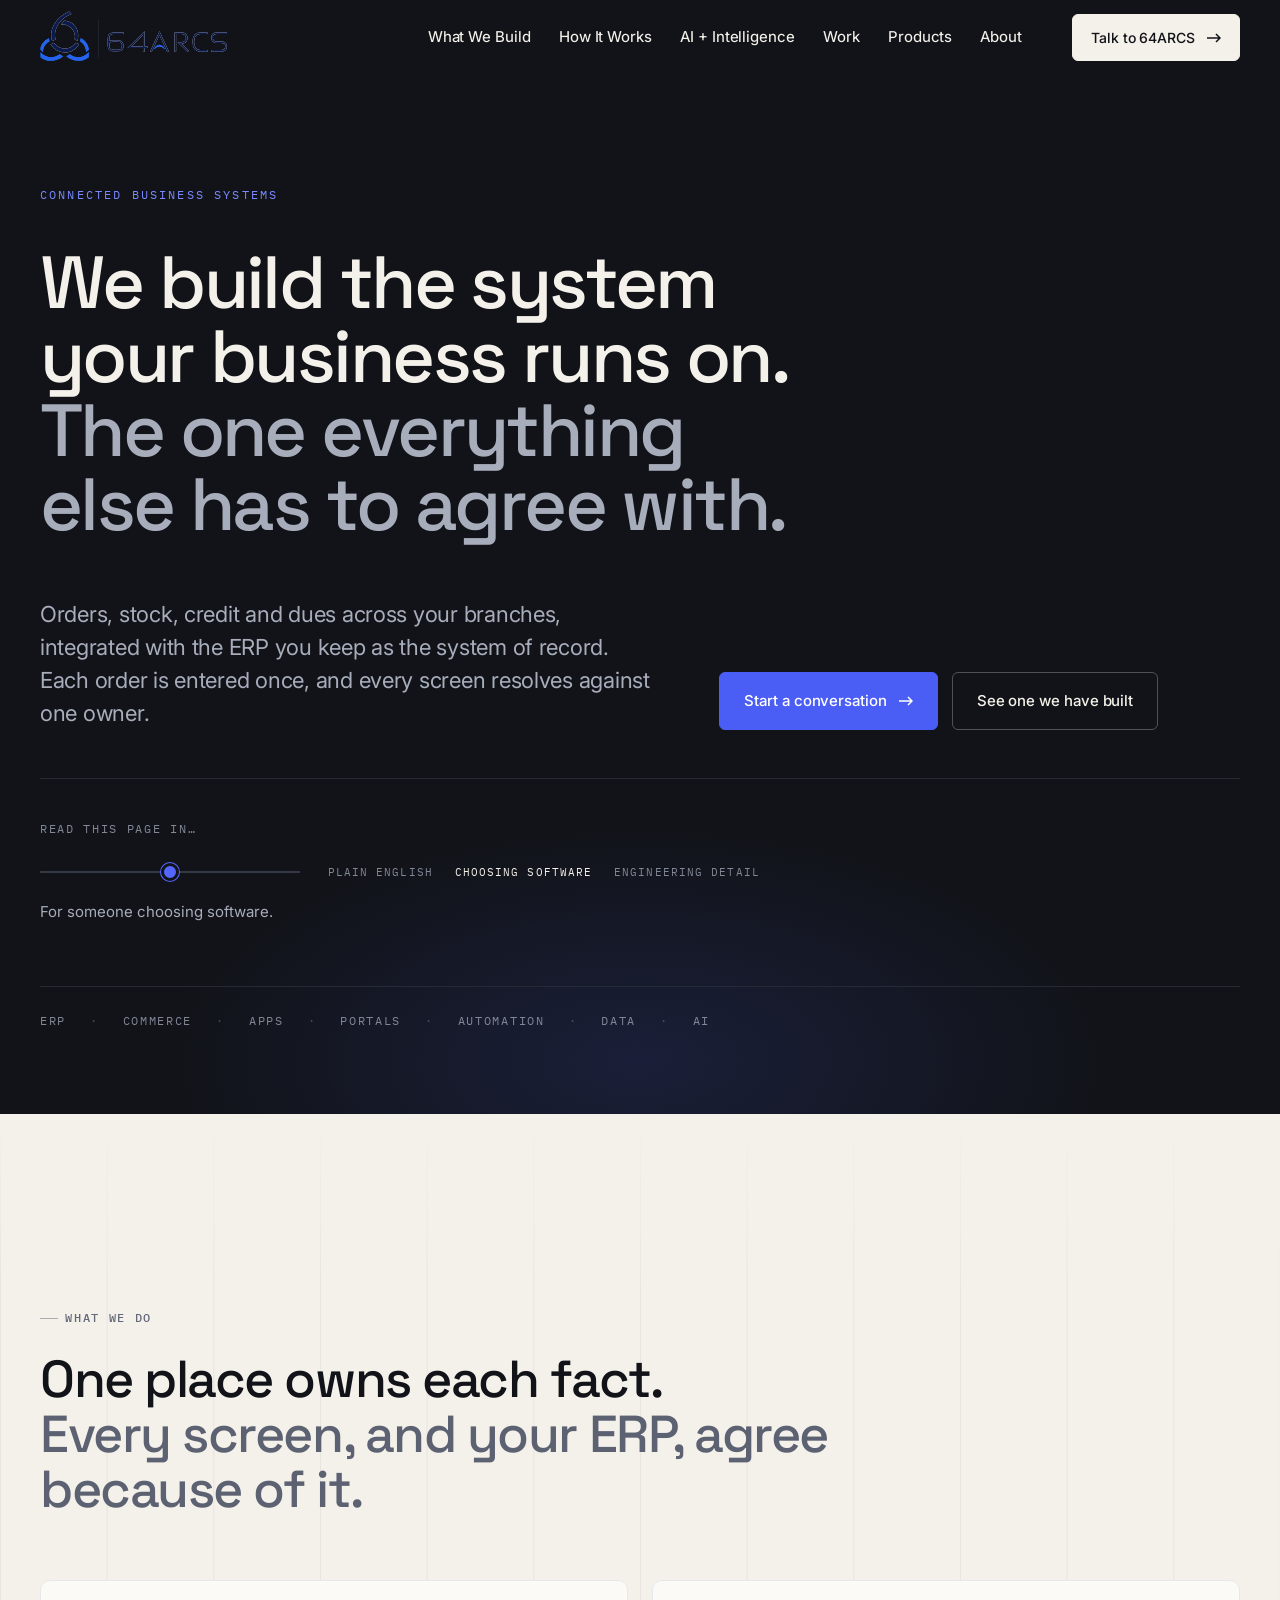
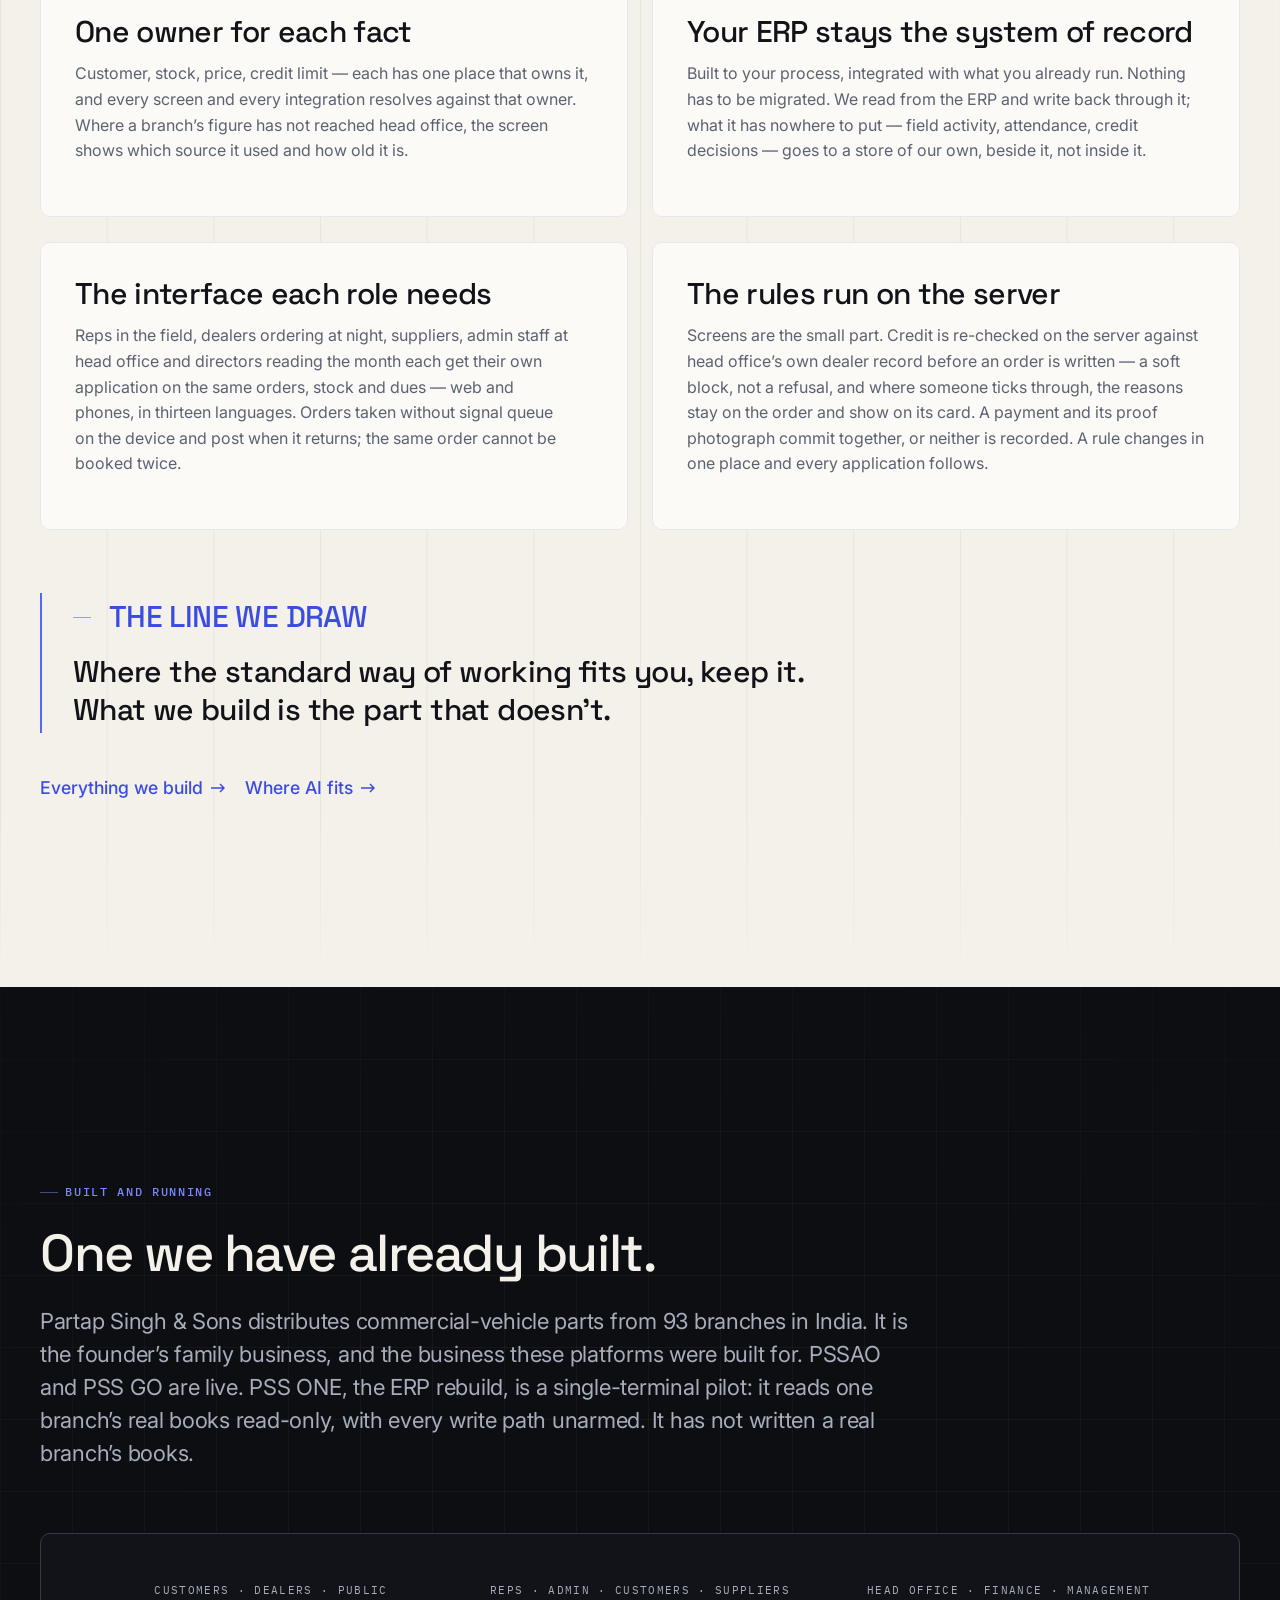
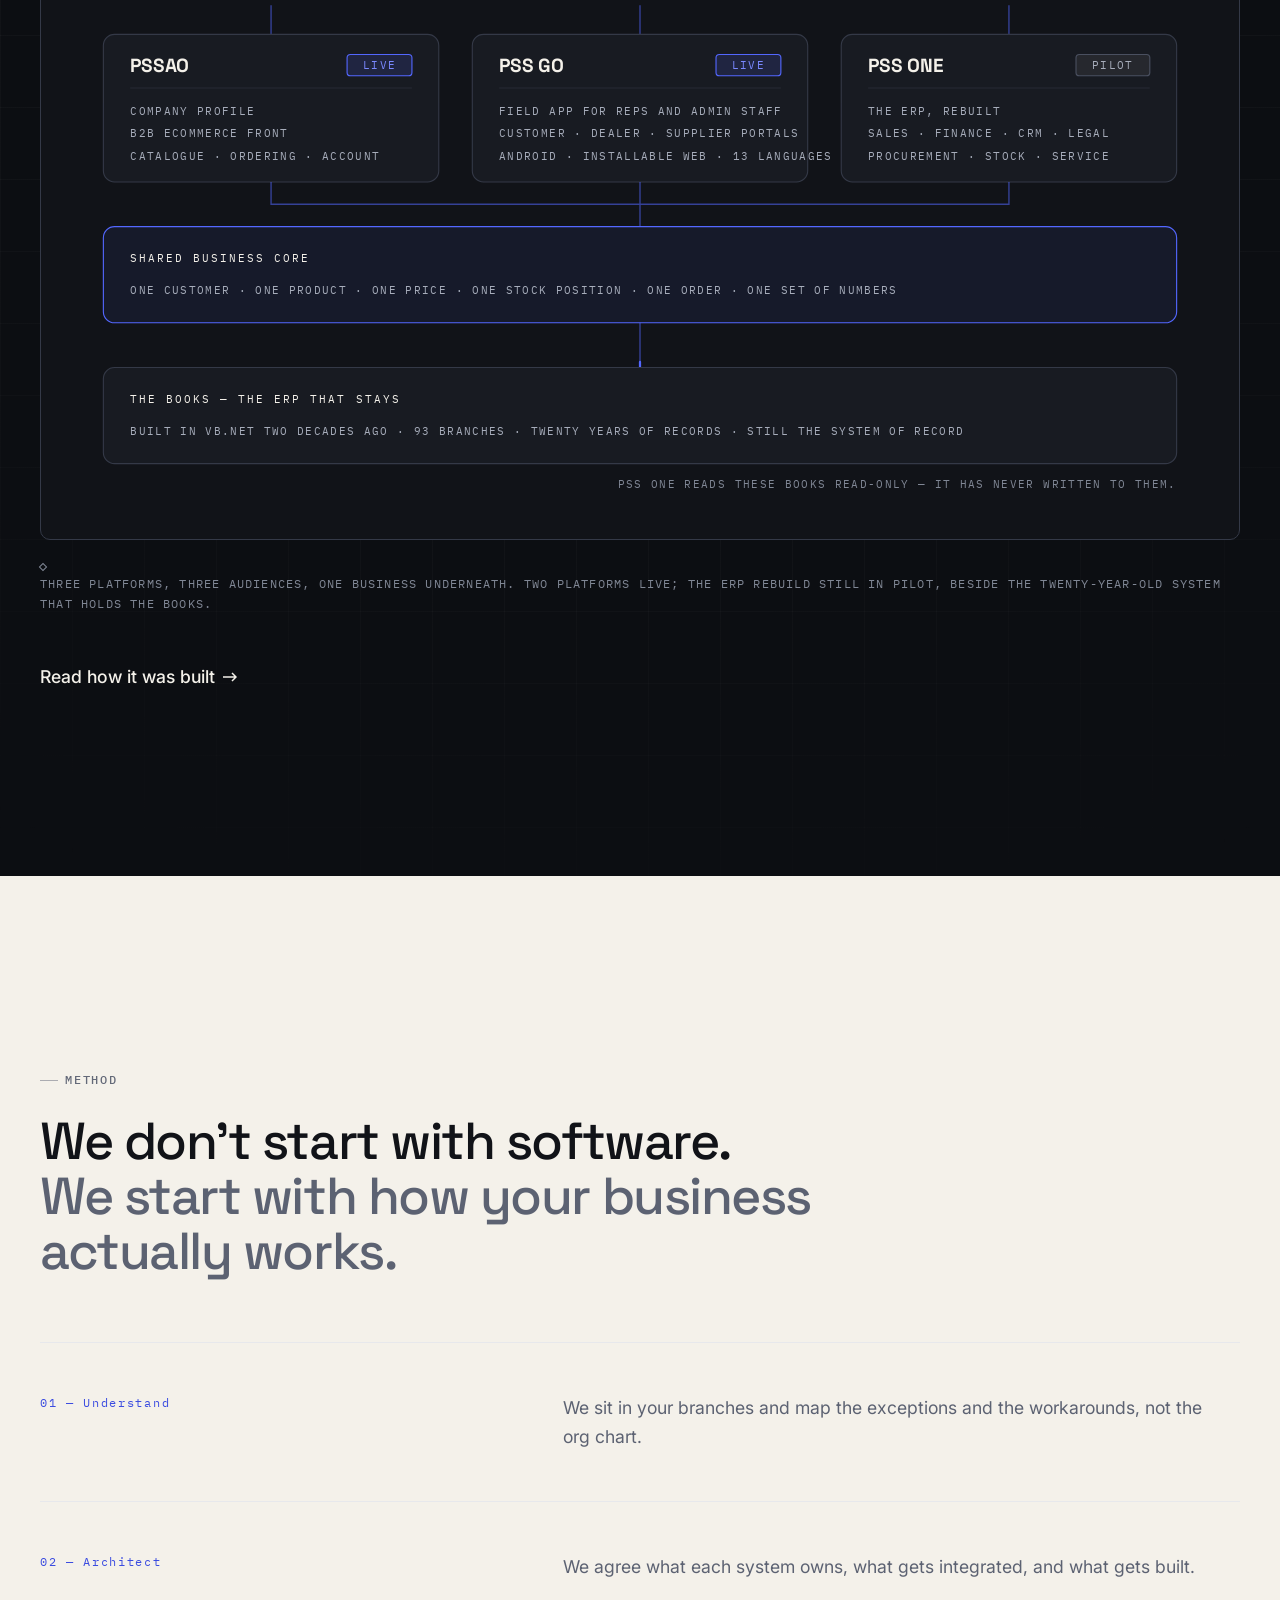
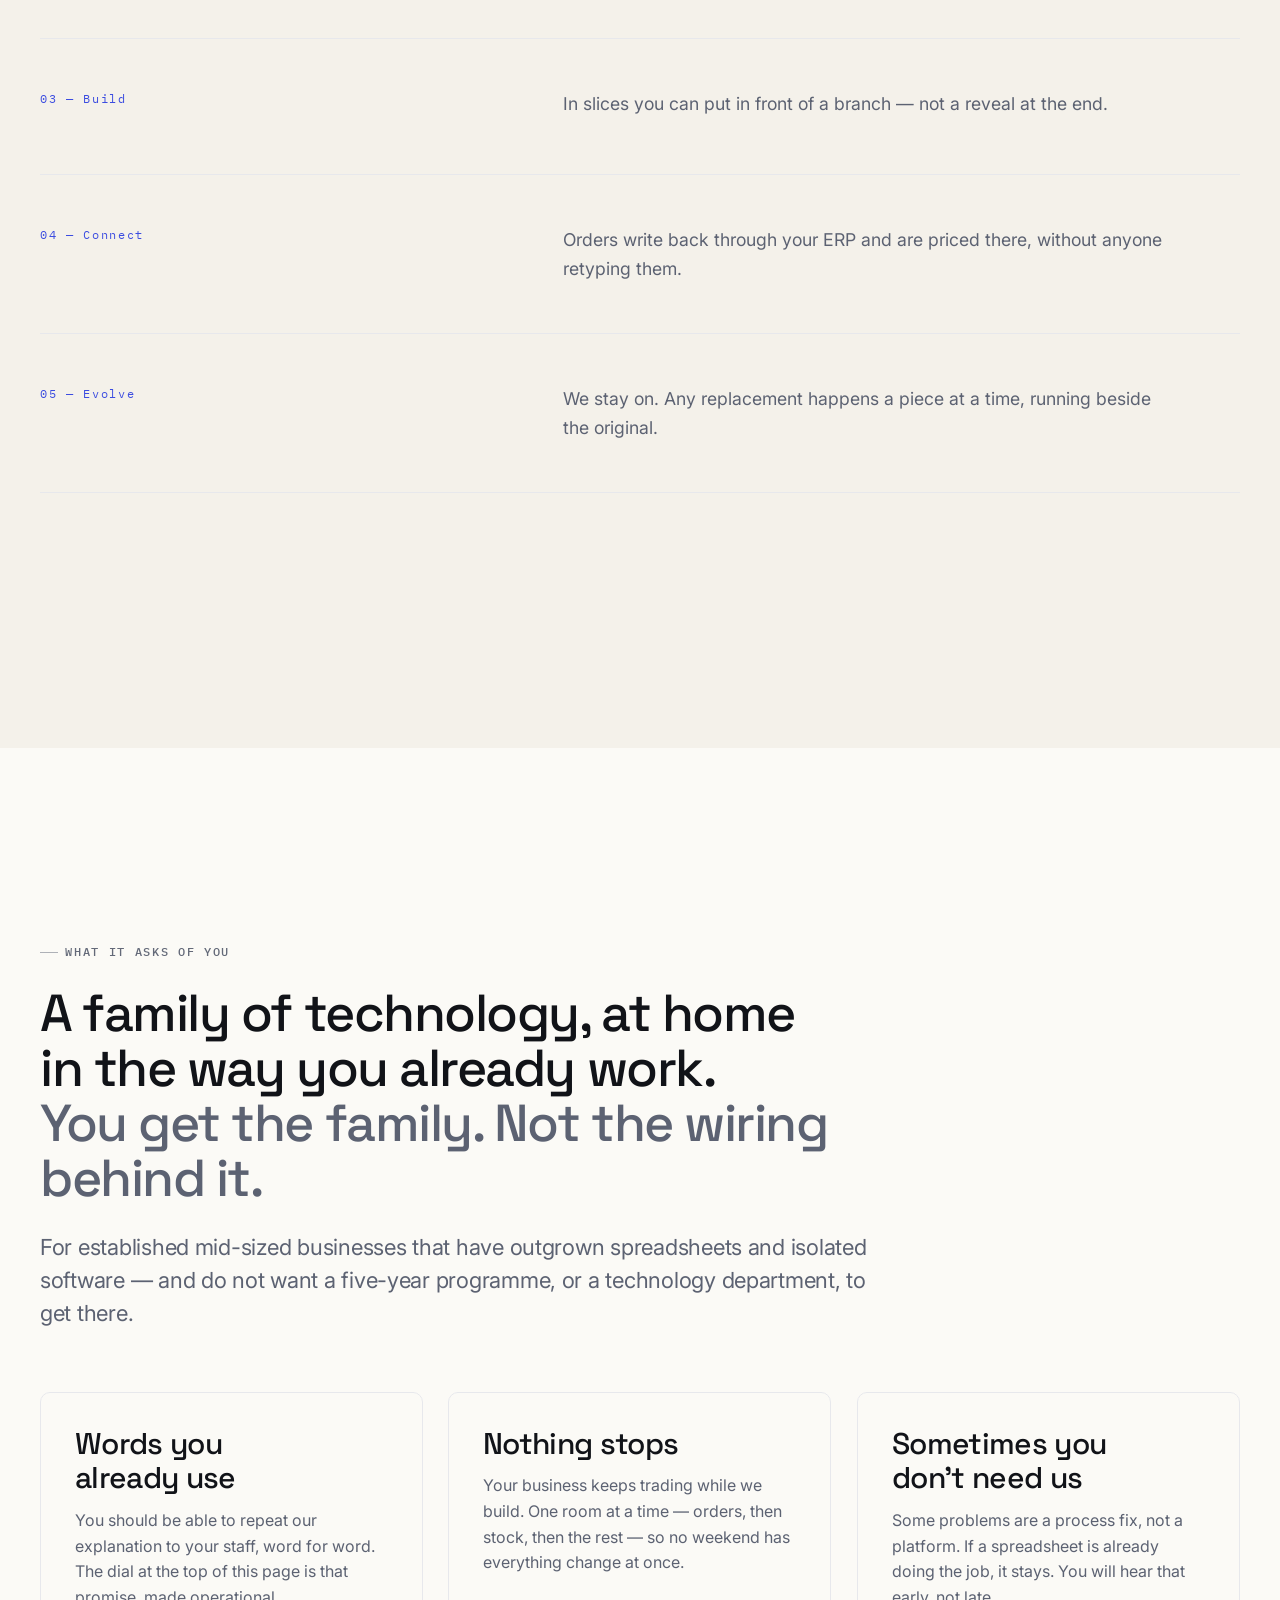
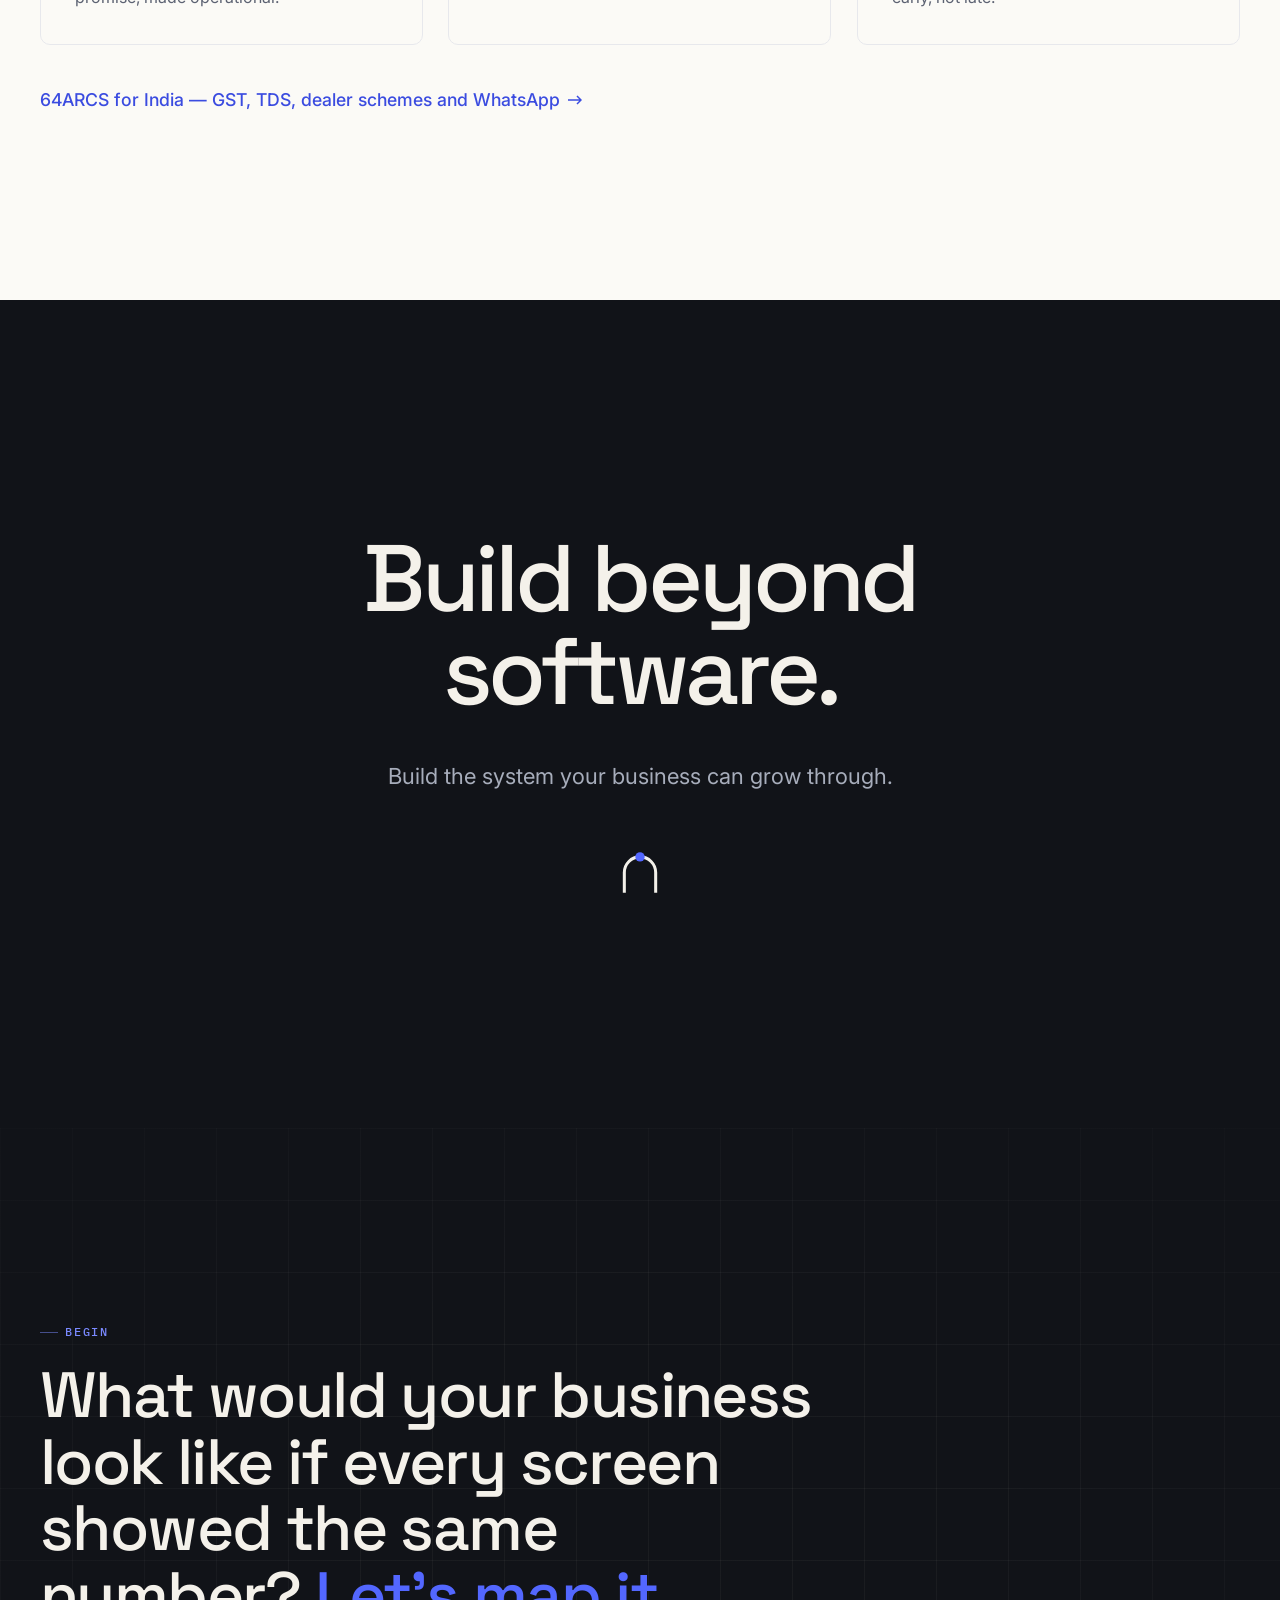
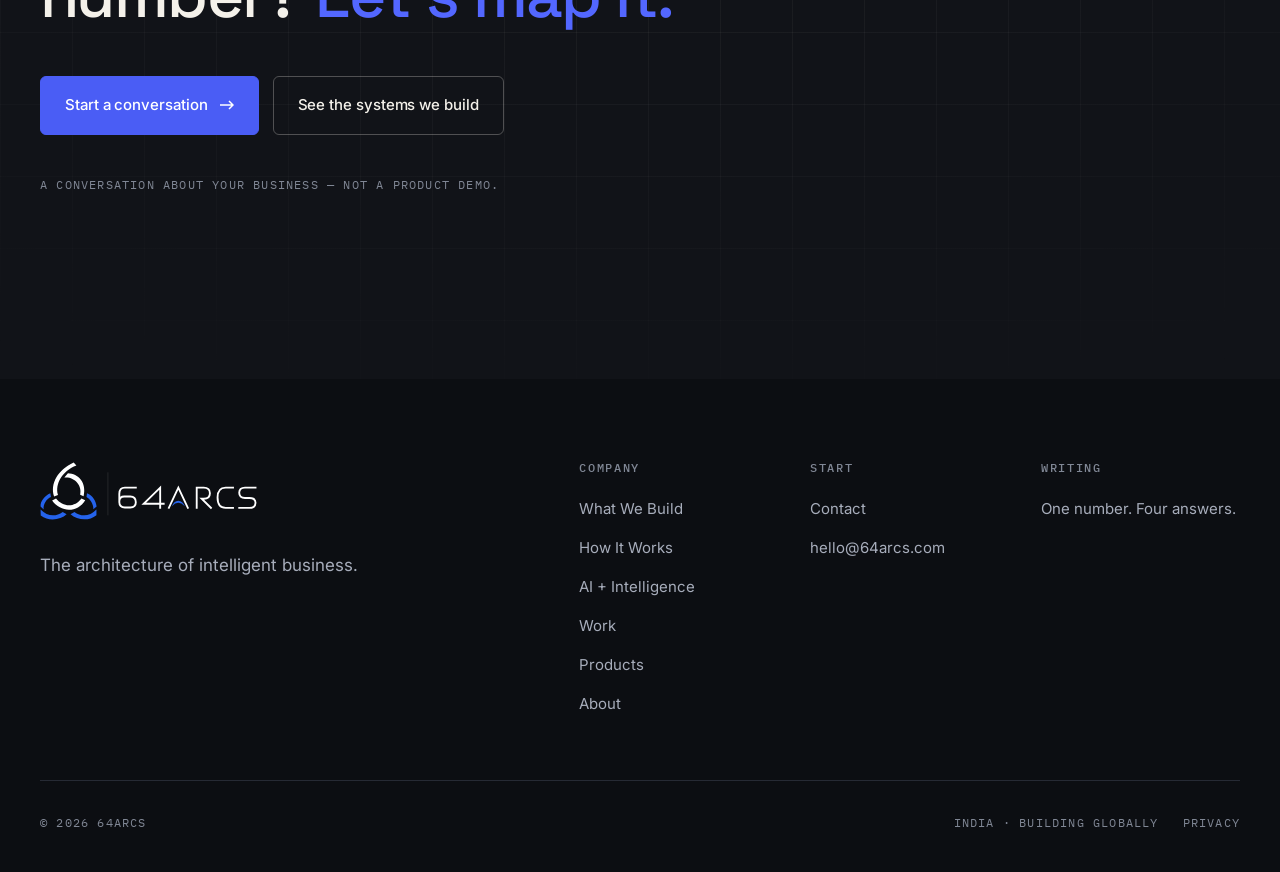
==== index.html @ e7a9b41a "Correct three claims the audit found wrong A seven-dimension audit of the live site, each finding th" ====
<!DOCTYPE html>
<html lang="en" data-level="2">
<head>
<meta charset="utf-8">
<meta name="viewport" content="width=device-width, initial-scale=1">
<title>64ARCS — The system your business runs on</title>
<meta name="description" content="64ARCS builds the software your business runs on — orders, stock, credit and dues across your branches — integrated with the ERP you keep as the system of record.">
<link rel="canonical" href="https://64arcs.com/">

<meta property="og:type" content="website">
<meta property="og:site_name" content="64ARCS">
<meta property="og:title" content="64ARCS — The system your business runs on">
<meta property="og:description" content="Orders, stock, credit and money in one place that everything else has to agree with — integrated with the ERP you keep as the system of record.">
<meta property="og:url" content="https://64arcs.com/">
<meta property="og:image" content="https://64arcs.com/assets/img/og.png">
<meta property="og:image:width" content="1200">
<meta property="og:image:height" content="630">
<meta name="twitter:card" content="summary_large_image">
<meta name="theme-color" content="#111318">

<link rel="icon" href="favicon.ico" sizes="48x48">
<link rel="icon" href="assets/img/favicon.svg" type="image/svg+xml">
<link rel="apple-touch-icon" href="assets/img/apple-touch-icon.png">
<link rel="manifest" href="site.webmanifest">

<link rel="preconnect" href="https://fonts.googleapis.com">
<link rel="preconnect" href="https://fonts.gstatic.com" crossorigin>
<link rel="stylesheet" href="https://fonts.googleapis.com/css2?family=Space+Grotesk:wght@500;700&family=Inter:wght@400;450;500&family=IBM+Plex+Mono:wght@400;500&display=swap">
<link rel="stylesheet" href="assets/css/site.css">
<script>/* Restore the reader's chosen register before first paint, so a returning
           visitor never sees the wrong one flash past. */
try{var _l=localStorage.getItem('64arcs:level');if(_l==='1'||_l==='2'||_l==='3'){document.documentElement.setAttribute('data-level',_l);}}catch(e){}</script>
<noscript><style>
  /* Without JS the reveal system never runs — show everything immediately. */
  .reveal, .reveal-l, .reveal-r, .frag, .mega .sub, .mega .mark { opacity: 1 !important; transform: none !important; }
  .rise > span { transform: none !important; }
  .rule-draw, .layer-stitch i, .core-drops i, .core-rail, .pmap-bar { transform: none !important; }
  .draw { stroke-dashoffset: 0 !important; }
  .flow { display: none; }
  .hero-eyebrow, .hero-cols, .hero-figure { opacity: 1 !important; transform: none !important; }
  [data-contact-form] button[type="submit"] { display: none; }
</style></noscript>
</head>
<body>
<a class="skip-link" href="#main">Skip to content</a>

<header class="header">
  <div class="wrap">
    <a class="brand" href="index.html" aria-label="64ARCS — home">
      <span class="brand-lockup" aria-hidden="true">
        <img class="brand-logo brand-logo--light" src="assets/brand/logo-inverse.svg" width="405" height="112" alt="">
        <img class="brand-logo brand-logo--dark" src="assets/brand/logo.svg" width="405" height="112" alt="">
      </span>
    </a>

    <nav class="nav" aria-label="Primary">
      <a class="nav-link" href="what-we-build.html">What We Build</a>
      <a class="nav-link" href="how-it-works.html">How It Works</a>
      <a class="nav-link" href="ai-intelligence.html">AI + Intelligence</a>
      <a class="nav-link" href="work.html">Work</a>
      <a class="nav-link" href="products.html">Products</a>
      <a class="nav-link" href="about.html">About</a>
    </nav>

    <a class="btn btn--on-dark header-cta" href="contact.html">
      Talk to 64ARCS
      <svg class="arw" width="14" height="10" viewBox="0 0 14 10" fill="none" aria-hidden="true"><path d="M9 1l4 4-4 4M13 5H0" stroke="currentColor" stroke-width="1.5"/></svg>
    </a>

    <button class="burger" type="button" aria-label="Open menu" aria-expanded="false" aria-controls="mobile-nav">
      <span></span><span></span><span></span>
    </button>
  </div>
</header>

<div class="mobile-nav" id="mobile-nav" aria-hidden="true">
  <a class="m-link" href="what-we-build.html"><span class="n">01</span> What We Build</a>
  <a class="m-link" href="how-it-works.html"><span class="n">02</span> How It Works</a>
  <a class="m-link" href="ai-intelligence.html"><span class="n">03</span> AI + Intelligence</a>
  <a class="m-link" href="work.html"><span class="n">04</span> Work</a>
  <a class="m-link" href="products.html"><span class="n">05</span> Products</a>
  <a class="m-link" href="about.html"><span class="n">06</span> About</a>
  <div class="m-foot">
    <a class="btn btn--primary" href="contact.html">
      Talk to 64ARCS
      <svg class="arw" width="14" height="10" viewBox="0 0 14 10" fill="none" aria-hidden="true"><path d="M9 1l4 4-4 4M13 5H0" stroke="currentColor" stroke-width="1.5"/></svg>
    </a>
  </div>
</div>


<main id="main">

<!-- ==================================================================
       01 / HERO  +  THE REGISTER DIAL
       ================================================================== -->
  <section class="hero" data-hero>
    <div class="wrap">
      <p class="hero-eyebrow">Connected business systems</p>

      <h1 class="t-hero">
        <span class="rise" style="--delay:.05s"><span>We build the system</span></span>
        <span class="rise" style="--delay:.13s"><span>your business runs on.</span></span>
        <span class="rise dim" style="--delay:.24s"><span>The one everything</span></span>
        <span class="rise dim" style="--delay:.32s"><span>else has to agree with.</span></span>
      </h1>

      <div class="hero-cols">
        <div>
          <p class="lead" data-lvl="1">
            Orders, stock, dues and collections, across your branches &mdash; typed once, on the
            phone as well as at the desk. The system your books already run on stays where it is.
          </p>
          <p class="lead" data-lvl="2">
            Orders, stock, credit and dues across your branches, integrated with the ERP you keep
            as the system of record. Each order is entered once, and every screen resolves
            against one owner.
          </p>
          <p class="lead" data-lvl="3">
            Built against the system of record you already have. One owner per fact, a read layer
            across the branch estate, and a separate write store for what the ERP has nowhere to put.
          </p>
        </div>
        <div class="btn-row">
          <a class="btn btn--primary" href="contact.html">
            Start a conversation
            <svg class="arw" width="14" height="10" viewBox="0 0 14 10" fill="none" aria-hidden="true"><path d="M9 1l4 4-4 4M13 5H0" stroke="currentColor" stroke-width="1.5"/></svg>
          </a>
          <a class="btn btn--ghost-dark" href="work.html#pss">See one we have built</a>
        </div>
      </div>

      <!-- The reader sets the register. Everything below is written three times;
           the level lives on <html data-level> so the page is right without JS. -->
      <div class="dial" data-dial>
        <p class="dial-q" id="dial-q">Read this page in&hellip;</p>
        <div class="dial-row">
          <input type="range" min="1" max="3" step="1" value="2"
                 aria-labelledby="dial-q" aria-valuetext="For someone choosing software.">
          <div class="dial-stops" aria-hidden="true">
            <span>Plain English</span><span>Choosing software</span><span>Engineering detail</span>
          </div>
        </div>
        <p class="dial-status" data-dial-status>For someone choosing software.</p>
      </div>

      <div class="hero-strip">
        <span>ERP</span><span>Commerce</span><span>Apps</span><span>Portals</span><span>Automation</span><span>Data</span><span>AI</span>
      </div>
    </div>
  </section>

  <!-- ==================================================================
       02 / WHAT WE DO  — the same four commitments, three registers
       ================================================================== -->
  <section class="section section--lg s-ivory gridlines">
    <div class="wrap">
      <div class="section-head">
        <p class="label reveal">What we do</p>
        <h2 class="t-h2 reveal" data-lvl="1" style="--delay:.08s">
          One place owns each number.<br>
          <span class="muted">Every screen goes back to it.</span>
        </h2>
        <h2 class="t-h2 reveal" data-lvl="2" style="--delay:.08s">
          One place owns each fact.<br>
          <span class="muted">Every screen, and your ERP, agree because of it.</span>
        </h2>
        <h2 class="t-h2 reveal" data-lvl="3" style="--delay:.08s">
          One owner per fact.<br>
          <span class="muted">Everything else resolves against it at read time.</span>
        </h2>
      </div>

      <div class="cards cards--wide" data-stagger=".08">

        <div class="card card--hover reveal">
          <h3 class="t-h3" data-lvl="1">One place owns each number</h3>
          <h3 class="t-h3" data-lvl="2">One owner for each fact</h3>
          <h3 class="t-h3" data-lvl="3">One owner per fact, resolved at read time</h3>
          <p data-lvl="1">Stock, price, dues, credit limits &mdash; each number is owned in one place, and
            every screen goes back to that place to read it. Where a branch&rsquo;s figure has not
            reached head office yet, the screen says so instead of guessing.</p>
          <p data-lvl="2">Customer, stock, price, credit limit &mdash; each has one place that owns it, and
            every screen and every integration resolves against that owner. Where a branch&rsquo;s figure
            has not reached head office, the screen shows which source it used and how old it is.</p>
          <p data-lvl="3">In the estate we built for, every branch feeds a central copy. Two in three
            branches are on the live stock feed; the rest fall back to an older one, and two are
            dormant. The read layer picks the source branch by branch, stamps the row with the date
            it is as of, and keeps the dormant branches out of cross-branch availability.</p>
        </div>

        <div class="card card--hover reveal">
          <h3 class="t-h3" data-lvl="1">Your own system stays</h3>
          <h3 class="t-h3" data-lvl="2">Your ERP stays the system of record</h3>
          <h3 class="t-h3" data-lvl="3">The system of record stays</h3>
          <p data-lvl="1">It is written for your business, not bought and bent to fit. We read from the
            system your books already run on, write back into it, and add what it was never built to
            hold &mdash; field visits, orders, attendance, credit decisions.</p>
          <p data-lvl="2">Built to your process, integrated with what you already run. Nothing has to be
            migrated. We read from the ERP and write back through it; what it has nowhere to put
            &mdash; field activity, attendance, credit decisions &mdash; goes to a store of our own,
            beside it, not inside it.</p>
          <p data-lvl="3">In the one we built, the ERP is about 1.1 million lines of hand-written VB.NET
            and is still the system of record. A separate write store on managed Postgres holds what it
            cannot: field activity, orders, attendance, credit decisions. The captured order lives
            there; the priced sales order lives in the branch ERP, as it always has.</p>
        </div>

        <div class="card card--hover reveal">
          <h3 class="t-h3" data-lvl="1">A screen for each person</h3>
          <h3 class="t-h3" data-lvl="2">The interface each role needs</h3>
          <h3 class="t-h3" data-lvl="3">Different apps, one write path</h3>
          <p data-lvl="1">A rep on a bike, a dealer at midnight, a supplier, a clerk at the counter and
            you on a Sunday &mdash; phone, website or desk, in the language each one reads. The app is
            in thirteen. An order taken where there is no signal waits on the phone and goes in when
            the signal returns. It cannot go in twice.</p>
          <p data-lvl="2">Reps in the field, dealers ordering at night, suppliers, admin staff at head
            office and directors reading the month each get their own application on the same orders,
            stock and dues &mdash; web and phones, in thirteen languages. Orders taken without signal
            queue on the device and post when it returns; the same order cannot be booked twice.</p>
          <p data-lvl="3">Reps, dealers, suppliers and head office each get their own app &mdash; Android,
            installable web, thirteen locales. The device holds an outbox for orders taken offline; it holds
            no rules. Each order carries a client-generated key, so a timed-out post that the phone
            retries is deduped rather than booked twice &mdash; and the file the branch ERP receives is
            keyed the same way, so it cannot be applied twice there either.</p>
        </div>

        <div class="card card--hover reveal">
          <h3 class="t-h3" data-lvl="1">What happens when you press save</h3>
          <h3 class="t-h3" data-lvl="2">The rules run on the server</h3>
          <h3 class="t-h3" data-lvl="3">The rules live on the server</h3>
          <p data-lvl="1">The screen is the easy part. Before an order is saved, the dues and the credit
            limit are checked against head office&rsquo;s own record of that dealer &mdash; nobody has to
            ring anyone. Over the limit, the order still goes through, marked, with the reason kept on
            it. A payment and the photograph of its receipt are recorded together, or neither is.</p>
          <p data-lvl="2">Screens are the small part. Credit is re-checked on the server against head
            office&rsquo;s own dealer record before an order is written &mdash; a soft block, not a
            refusal, and where someone ticks through, the reasons stay on the order and show on its
            card. A payment and its proof photograph commit together, or neither is recorded. A rule
            changes in one place and every application follows.</p>
          <p data-lvl="3">Credit is re-derived server-side and the write returns 409 with the reasons
            unless the client acknowledges, so a stale or modified phone cannot talk its way past it
            &mdash; a soft block, with the acknowledged reasons persisted on the order row. A payment
            and its proof photograph arrive in one multipart request and commit on one connection:
            there is no window in which a payment exists proof-less, and a client too old to send the
            pair is refused. Orders travel carrying no rates; the branch ERP prices them from its own
            masters at save.</p>
        </div>

      </div>

      <div class="principle reveal" style="margin-top:clamp(2.5rem, 1.5rem + 3vw, 4rem)">
        <p class="label label--signal">The line we draw</p>
        <p>Where the standard way of working fits you, keep it.<br>
           What we build is the part that doesn&rsquo;t.</p>
      </div>

      <p style="margin-top:2.5rem" class="reveal">
        <a class="link" href="what-we-build.html">Everything we build
          <svg class="arw" width="14" height="10" viewBox="0 0 14 10" fill="none" aria-hidden="true"><path d="M9 1l4 4-4 4M13 5H0" stroke="currentColor" stroke-width="1.5"/></svg>
        </a>
        &nbsp;&nbsp;
        <a class="link" href="ai-intelligence.html">Where AI fits
          <svg class="arw" width="14" height="10" viewBox="0 0 14 10" fill="none" aria-hidden="true"><path d="M9 1l4 4-4 4M13 5H0" stroke="currentColor" stroke-width="1.5"/></svg>
        </a>
      </p>
    </div>
  </section>

  <!-- ==================================================================
       03 / PROOF — one we have already built
       ================================================================== -->
  <section class="section section--lg s-carbon-deep blueprint">
    <div class="wrap">
      <div class="section-head">
        <p class="label label--signal reveal">Built and running</p>
        <h2 class="t-h2 reveal" style="--delay:.08s">One we have already built.</h2>
        <p class="lead reveal measure" data-lvl="1" style="--delay:.14s">
          This is our own family business. PSS sells commercial-vehicle parts from 93 branches in
          India. Two of the three below are live and in daily use. The third, a rebuild of the old
          system, runs on one computer at one branch. It can read that branch&rsquo;s books but not
          change them, and it has never written a real branch&rsquo;s accounts.
        </p>
        <p class="lead reveal measure" data-lvl="2" style="--delay:.14s">
          Partap Singh &amp; Sons distributes commercial-vehicle parts from 93 branches in India. It
          is the founder&rsquo;s family business, and the business these platforms were built for.
          PSSAO and PSS GO are live. PSS ONE, the ERP rebuild, is a single-terminal pilot: it reads
          one branch&rsquo;s real books read-only, with every write path unarmed. It has not written
          a real branch&rsquo;s books.
        </p>
        <p class="lead reveal measure" data-lvl="3" style="--delay:.14s">
          Partap Singh &amp; Sons distributes commercial-vehicle parts from 93 branches in India. It
          is the founder&rsquo;s family business. PSSAO and PSS GO are live. PSS ONE, the ERP rebuild,
          sits at roughly a third parity across some 230 branch-relevant legacy screens and runs on
          one terminal, read-only against one branch&rsquo;s real books. Every money-write path is
          unarmed; no real branch&rsquo;s books have ever been written.
        </p>
      </div>

      <figure class="note-figure note-figure--wide note-figure--on-dark observe">
        <div class="frame only-wide">
          <svg viewBox="0 0 1000 470" role="img" aria-label="The PSS ecosystem. Three platforms — PSSAO for company profile and B2B ecommerce, PSS Go for branch reps, admin staff, dealers and suppliers, and PSS One for the ERP — all reading from one shared business core, which sits over the legacy ERP holding twenty years of books across 93 branches. PSSAO and PSS Go are live; PSS One is a pilot that reads these books read-only from one terminal and has never written to them.">

                      <!-- ---------------------- who each one serves ---------------------- -->
                      <g class="d-label pop" style="--delay:.05s">
                        <text x="170" y="18" text-anchor="middle">Customers &middot; Dealers &middot; Public</text>
                        <text x="500" y="18" text-anchor="middle">Reps &middot; Admin &middot; Customers &middot; Suppliers</text>
                        <text x="830" y="18" text-anchor="middle">Head office &middot; Finance &middot; Management</text>
                      </g>
                      <g class="d-link">
                        <path class="draw" style="--delay:.2s" d="M170 28 V54"/>
                        <path class="draw" style="--delay:.26s" d="M500 28 V54"/>
                        <path class="draw" style="--delay:.32s" d="M830 28 V54"/>
                      </g>

                      <!-- --------------------------- PSSAO ------------------------------- -->
                      <g class="pop" style="--delay:.4s">
                        <rect class="d-node" x="20" y="54" width="300" height="132" rx="10"/>
                        <text class="d-title" x="44" y="88" style="font-size:17px;font-weight:700">PSSAO</text>
                        <rect x="238" y="72" width="58" height="19" rx="3" fill="rgba(83,103,255,.14)" stroke="#5367FF"/>
                        <text class="d-label" x="267" y="85" text-anchor="middle" style="fill:#7A89FF">Live</text>
                        <path d="M44 102 H296" stroke="#262A34" stroke-width="1"/>
                        <text class="d-label" x="44" y="126">Company profile</text>
                        <text class="d-label" x="44" y="146">B2B ecommerce front</text>
                        <text class="d-label" x="44" y="166">Catalogue &middot; ordering &middot; account</text>
                      </g>

                      <!-- --------------------------- PSS GO ------------------------------ -->
                      <g class="pop" style="--delay:.48s">
                        <rect class="d-node" x="350" y="54" width="300" height="132" rx="10"/>
                        <text class="d-title" x="374" y="88" style="font-size:17px;font-weight:700">PSS GO</text>
                        <rect x="568" y="72" width="58" height="19" rx="3" fill="rgba(83,103,255,.14)" stroke="#5367FF"/>
                        <text class="d-label" x="597" y="85" text-anchor="middle" style="fill:#7A89FF">Live</text>
                        <path d="M374 102 H626" stroke="#262A34" stroke-width="1"/>
                        <text class="d-label" x="374" y="126">Field app for reps and admin staff</text>
                        <text class="d-label" x="374" y="146">Customer &middot; dealer &middot; supplier portals</text>
                        <text class="d-label" x="374" y="166">Android &middot; installable web &middot; 13 languages</text>
                      </g>

                      <!-- --------------------------- PSS ONE ----------------------------- -->
                      <g class="pop" style="--delay:.56s">
                        <rect class="d-node" x="680" y="54" width="300" height="132" rx="10"/>
                        <text class="d-title" x="704" y="88" style="font-size:17px;font-weight:700">PSS ONE</text>
                        <rect x="890" y="72" width="66" height="19" rx="3" fill="rgba(244,241,234,.06)" stroke="#4A5060"/>
                        <text class="d-label" x="923" y="85" text-anchor="middle">Pilot</text>
                        <path d="M704 102 H956" stroke="#262A34" stroke-width="1"/>
                        <text class="d-label" x="704" y="126">The ERP, rebuilt</text>
                        <text class="d-label" x="704" y="146">Sales &middot; finance &middot; CRM &middot; legal</text>
                        <text class="d-label" x="704" y="166">Procurement &middot; stock &middot; service</text>
                      </g>

                      <!-- --------------- everything drops into one core ------------------- -->
                      <g class="d-link">
                        <path class="draw" style="--delay:.72s" d="M170 186 V206 H500"/>
                        <path class="draw" style="--delay:.78s" d="M830 186 V206 H500"/>
                        <path class="draw" style="--delay:.84s" d="M500 186 V226"/>
                      </g>

                      <!-- ---------------------- shared business core ---------------------- -->
                      <g class="pop" style="--delay:.95s">
                        <rect x="20" y="226" width="960" height="86" rx="10" fill="rgba(83,103,255,.08)" stroke="#5367FF"/>
                        <text class="d-label" x="44" y="258" style="fill:#F4F1EA;letter-spacing:.18em">Shared business core</text>
                        <text class="d-label" x="44" y="286">One customer &middot; one product &middot; one price &middot; one stock position &middot; one order &middot; one set of numbers</text>
                      </g>

                      <path class="d-link draw" style="--delay:1.15s" d="M500 312 V352"/>
                      <path class="flow" style="--delay:1.6s;--flow-dur:3s" d="M500 352 V312"/>

                      <!-- ------------------------- the books ----------------------------- -->
                      <g class="pop" style="--delay:1.25s">
                        <rect class="d-node" x="20" y="352" width="960" height="86" rx="10"/>
                        <text class="d-label" x="44" y="384" style="fill:#F4F1EA;letter-spacing:.18em">The books &mdash; the ERP that stays</text>
                        <text class="d-label" x="44" y="412">Built in VB.NET two decades ago &middot; 93 branches &middot; twenty years of records &middot; still the system of record</text>
                      </g>

                      <text class="d-label" x="980" y="460" text-anchor="end" style="fill:#808795">PSS One reads these books read-only &mdash; it has never written to them.</text>
                    </svg>
        </div>
        <div class="only-narrow eco-stack">
          <article class="eco-node">
            <p class="who">Customers &middot; dealers &middot; public</p>
            <div class="eco-head"><h3>PSSAO</h3><span class="eco-tag">Live</span></div>
            <p class="what">Company profile and B2B ecommerce front &mdash; catalogue, ordering, account.</p>
          </article>
          <div class="eco-join" aria-hidden="true"></div>
          <article class="eco-node">
            <p class="who">Reps &middot; admin &middot; customers &middot; suppliers</p>
            <div class="eco-head"><h3>PSS GO</h3><span class="eco-tag">Live</span></div>
            <p class="what">Field app for reps and admin staff, with customer, dealer and supplier portals. Android and installable web, in 13 languages.</p>
          </article>
          <div class="eco-join" aria-hidden="true"></div>
          <article class="eco-node">
            <p class="who">Head office &middot; finance &middot; management</p>
            <div class="eco-head"><h3>PSS ONE</h3><span class="eco-tag eco-tag--pilot">Pilot</span></div>
            <p class="what">The ERP, rebuilt &mdash; sales, finance, CRM, legal, procurement, stock and service.</p>
          </article>
          <div class="eco-join" aria-hidden="true"></div>
          <div class="eco-core">
            <span class="t">Shared business core</span>
            <p>One customer, one product, one price, one stock position, one order, one set of numbers.</p>
          </div>
          <div class="eco-join" aria-hidden="true"></div>
          <div class="eco-books">
            <span class="t">The books &mdash; the ERP that stays</span>
            <p>Built in VB.NET two decades ago. 93 branches, twenty years of records, still the system of record.</p>
          </div>
          <p class="eco-note">PSS One reads these books read-only &mdash; it has never written to them.</p>
        </div>
        <figcaption>Three platforms, three audiences, one business underneath. Two platforms live; the ERP rebuild still in pilot, beside the twenty-year-old system that holds the books.</figcaption>
      </figure>

      <p class="reveal" style="margin-top:2.5rem">
        <a class="link link--dark" href="work.html#pss">Read how it was built
          <svg class="arw" width="14" height="10" viewBox="0 0 14 10" fill="none" aria-hidden="true"><path d="M9 1l4 4-4 4M13 5H0" stroke="currentColor" stroke-width="1.5"/></svg>
        </a>
      </p>
    </div>
  </section>

  <!-- ==================================================================
       04 / HOW IT WORKS — five phases, three registers
       ================================================================== -->
  <section class="section section--lg s-ivory">
    <div class="wrap">
      <div class="section-head">
        <p class="label reveal">Method</p>
        <h2 class="t-h2 reveal" style="--delay:.08s">
          We don&rsquo;t start with software.<br>
          <span class="muted">We start with how your business actually works.</span>
        </h2>
      </div>

      <div data-lvl="1">
        <div class="steps">
          <article class="step reveal">
            <div><span class="step-n">01 — Understand</span></div>
            <div class="step-body"><p>We sit in your branches and watch how the work actually happens.</p></div>
          </article>
          <article class="step reveal">
            <div><span class="step-n">02 — Decide</span></div>
            <div class="step-body"><p>We agree with you where each number lives and who is allowed to change it.</p></div>
          </article>
          <article class="step reveal">
            <div><span class="step-n">03 — Build</span></div>
            <div class="step-body"><p>We write it in small pieces you can watch working, one at a time.</p></div>
          </article>
          <article class="step reveal">
            <div><span class="step-n">04 — Join up</span></div>
            <div class="step-body"><p>Orders reach your system with no rates on them; it prices them, and nobody retypes anything.</p></div>
          </article>
          <article class="step reveal">
            <div><span class="step-n">05 — Stay on</span></div>
            <div class="step-body"><p>We stay on afterwards. A piece is only replaced after you have watched the new one running.</p></div>
          </article>
        </div>
      </div>

      <div data-lvl="2">
        <div class="steps">
          <article class="step reveal">
            <div><span class="step-n">01 — Understand</span></div>
            <div class="step-body"><p>We sit in your branches and map the exceptions and the workarounds, not the org chart.</p></div>
          </article>
          <article class="step reveal">
            <div><span class="step-n">02 — Architect</span></div>
            <div class="step-body"><p>We agree what each system owns, what gets integrated, and what gets built.</p></div>
          </article>
          <article class="step reveal">
            <div><span class="step-n">03 — Build</span></div>
            <div class="step-body"><p>In slices you can put in front of a branch &mdash; not a reveal at the end.</p></div>
          </article>
          <article class="step reveal">
            <div><span class="step-n">04 — Connect</span></div>
            <div class="step-body"><p>Orders write back through your ERP and are priced there, without anyone retyping them.</p></div>
          </article>
          <article class="step reveal">
            <div><span class="step-n">05 — Evolve</span></div>
            <div class="step-body"><p>We stay on. Any replacement happens a piece at a time, running beside the original.</p></div>
          </article>
        </div>
      </div>

      <div data-lvl="3">
        <div class="steps">
          <article class="step reveal">
            <div><span class="step-n">01 — Understand</span></div>
            <div class="step-body"><p>Sit in the branches; trace every place a fact is contradicted and find out which copy people actually believe.</p></div>
          </article>
          <article class="step reveal">
            <div><span class="step-n">02 — Architect</span></div>
            <div class="step-body"><p>Agree the owner of each fact, where rules are enforced, and what the write path is.</p></div>
          </article>
          <article class="step reveal">
            <div><span class="step-n">03 — Build</span></div>
            <div class="step-body"><p>Server first &mdash; rules, transactions, migrations &mdash; then the apps, in shipping slices.</p></div>
          </article>
          <article class="step reveal">
            <div><span class="step-n">04 — Connect</span></div>
            <div class="step-body"><p>Read the estate; write back through one path, idempotently, priced by the system of record.</p></div>
          </article>
          <article class="step reveal">
            <div><span class="step-n">05 — Evolve</span></div>
            <div class="step-body"><p>We stay on. Replace only what has earned the switch by running beside the original first.</p></div>
          </article>
        </div>
      </div>

      <p style="margin-top:2.5rem" class="reveal">
        <a class="link" href="how-it-works.html">See the full method
          <svg class="arw" width="14" height="10" viewBox="0 0 14 10" fill="none" aria-hidden="true"><path d="M9 1l4 4-4 4M13 5H0" stroke="currentColor" stroke-width="1.5"/></svg>
        </a>
      </p>
    </div>
  </section>

  <!-- ==================================================================
       05 / WHAT IT ASKS OF YOU
       ================================================================== -->
  <section class="section section--lg s-raised">
    <div class="wrap">
      <div class="section-head">
        <p class="label reveal">What it asks of you</p>
        <h2 class="t-h2 reveal" style="--delay:.08s">
          A family of technology, at home in the way you already work.<br>
          <span class="muted">You get the family. Not the wiring behind it.</span>
        </h2>
        <p class="lead reveal measure" style="--delay:.14s">
          For established mid-sized businesses that have outgrown spreadsheets and isolated
          software &mdash; and do not want a five-year programme, or a technology department, to
          get there.
        </p>
      </div>

      <div class="cards cards--3" data-stagger=".08">
        <div class="card card--hover reveal">
          <h3 class="t-h3">Words you already use</h3>
          <p>You should be able to repeat our explanation to your staff, word for word. The dial at
             the top of this page is that promise, made operational.</p>
        </div>
        <div class="card card--hover reveal">
          <h3 class="t-h3">Nothing stops</h3>
          <p>Your business keeps trading while we build. One room at a time &mdash; orders, then
             stock, then the rest &mdash; so no weekend has everything change at once.</p>
        </div>
        <div class="card card--hover reveal">
          <h3 class="t-h3">Sometimes you don&rsquo;t need us</h3>
          <p>Some problems are a process fix, not a platform. If a spreadsheet is already doing the
             job, it stays. You will hear that early, not late.</p>
        </div>
      </div>

      <p class="reveal" style="margin-top:2.5rem">
        <a class="link" href="what-we-build.html#india">64ARCS for India &mdash; GST, TDS, dealer schemes and WhatsApp
          <svg class="arw" width="14" height="10" viewBox="0 0 14 10" fill="none" aria-hidden="true"><path d="M9 1l4 4-4 4M13 5H0" stroke="currentColor" stroke-width="1.5"/></svg>
        </a>
      </p>
    </div>
  </section>

  <!-- ==================================================================
       06 / STATEMENT
       ================================================================== -->
  <section class="mega observe">
    <div class="wrap">
      <h2 class="reveal">Build beyond<br>software.</h2>
      <p class="sub">Build the system your business can grow through.</p>
      <div class="mark" style="display:flex;justify-content:center">
        <svg width="44" height="44" viewBox="0 0 32 32" fill="none" aria-hidden="true">
          <path d="M4.6 30V16.4a11.4 11.4 0 0 1 22.8 0V30" stroke="#F4F1EA" stroke-width="2.2" stroke-linecap="square"/>
          <circle cx="16" cy="5" r="3.4" fill="#5367FF"/>
        </svg>
      </div>
    </div>
  </section>

  <!-- ==================================================================
       07 / FINAL CTA
       ================================================================== -->
  <section class="cta blueprint">
    <div class="wrap">
      <p class="label label--signal reveal">Begin</p>
      <h2 class="reveal" style="--delay:.08s">
        What would your business look like if every screen showed the same number?
        <span class="lets">Let's map it.</span>
      </h2>
      <div class="btn-row reveal" style="--delay:.14s">
        <a class="btn btn--primary" href="contact.html">
          Start a conversation
          <svg class="arw" width="14" height="10" viewBox="0 0 14 10" fill="none" aria-hidden="true"><path d="M9 1l4 4-4 4M13 5H0" stroke="currentColor" stroke-width="1.5"/></svg>
        </a>
        <a class="btn btn--ghost-dark" href="work.html">See the systems we build</a>
      </div>
      <p class="cta-note reveal">A conversation about your business — not a product demo.</p>
    </div>
  </section>

<script type="application/ld+json">
{"@context":"https://schema.org","@type":"Organization","name":"64ARCS","url":"https://64arcs.com/",
"logo":"https://64arcs.com/assets/img/icon-512.png",
"description":"64ARCS builds connected business systems - the orders, stock, credit and money a business runs on, integrated with the ERP it keeps as the system of record.",
"slogan":"Build beyond software.","email":"hello@64arcs.com",
"address":{"@type":"PostalAddress","addressCountry":"IN"}}
</script>
</main>

<footer class="footer">
  <div class="wrap">
    <div class="footer-top">
      <div>
        <a class="brand" href="index.html" aria-label="64ARCS — home">
          <span class="brand-lockup" aria-hidden="true">
        <img class="brand-logo brand-logo--light" src="assets/brand/logo-inverse.svg" width="405" height="112" alt="">
        <img class="brand-logo brand-logo--dark" src="assets/brand/logo.svg" width="405" height="112" alt="">
      </span>
        </a>
        <p class="footer-tag">The architecture of intelligent business.</p>
      </div>

      <nav class="footer-nav" aria-label="Footer">
        <div>
          <h4>Company</h4>
          <ul>
            <li><a href="what-we-build.html">What We Build</a></li>
            <li><a href="how-it-works.html">How It Works</a></li>
            <li><a href="ai-intelligence.html">AI + Intelligence</a></li>
            <li><a href="work.html">Work</a></li>
            <li><a href="products.html">Products</a></li>
            <li><a href="about.html">About</a></li>
          </ul>
        </div>
        <div>
          <h4>Start</h4>
          <ul>
            <li><a href="contact.html">Contact</a></li>
            <li><a data-mail="text" href="mailto:hello@64arcs.com">hello@64arcs.com</a></li>
          </ul>
        </div>
        <div>
          <h4>Writing</h4>
          <ul>
            <li><a href="one-number-four-answers.html">One number. Four answers.</a></li>
          </ul>
        </div>
      </nav>
    </div>

    <div class="footer-bottom">
      <span>&copy; <span data-year>2026</span> 64ARCS</span>
      <div class="set">
        <span>India &middot; Building globally</span>
        <a href="privacy.html">Privacy</a>
      </div>
    </div>
  </div>
</footer>

<script src="assets/js/site.js"></script>
</body>
</html>
---- assets/css/site.css ----
/* ==========================================================================
   64ARC — The architecture of intelligent business
   site.css  ·  Design system + components + page styles
   --------------------------------------------------------------------------
   Contents
     01  Tokens
     02  Reset & base
     03  Typography
     04  Layout
     05  Buttons & links
     06  Header / navigation
     07  Sections & surfaces
     08  Cards & primitives
     09  Diagrams
     10  Motion / reveal
     11  Forms
     12  Footer
     13  Responsive
   ========================================================================== */

/* ==========================================================================
   01  TOKENS
   ========================================================================== */

:root {
  /* ---- Brand palette (per brief) ---- */
  --carbon:        #111318;   /* primary typography / dark surfaces */
  --ivory:         #F4F1EA;   /* primary light surface              */
  --signal:        #5367FF;   /* intelligence / interaction         */
  --soft-grey:     #E7E8EC;   /* rules / borders / scaffolding      */

  /* ---- Derived surfaces ---- */
  --carbon-raised: #181B22;
  --carbon-sunken: #0C0E12;
  --carbon-line:   #262A34;
  --carbon-line-2: #343947;
  --ivory-raised:  #FBFAF6;
  --ivory-sunken:  #EDEAE1;

  /* ---- Ink ---- */
  /* ---- Ink ----
     Every value below is used for real text, so each clears WCAG AA (4.5:1)
     against the surfaces it actually appears on. Do not lighten these. */
  --ink:           #111318;
  --ink-muted:     #5C6272;   /* 5.40:1 on ivory                        */
  --ink-faint:     #636978;   /* 4.87 ivory · 4.57 sunken · 5.26 raised  */
  --ink-inv:       #F4F1EA;
  --ink-inv-muted: #A7ADBB;
  --ink-inv-faint: #808795;   /* 5.15:1 on carbon                       */

  /* ---- Signal variants ---- */
  --signal-ink:     #3B4CE0;   /* small text on light  — 5.65:1 on ivory  */
  --signal-on-dark: #7A89FF;   /* small text on carbon — 6.06:1           */
  --signal-soft:   rgba(83, 103, 255, .10);
  --signal-line:   rgba(83, 103, 255, .34);
  --signal-glow:   rgba(83, 103, 255, .55);

  /* ---- Type ---- */
  --font-display: "Space Grotesk", "Helvetica Neue", Helvetica, Arial, sans-serif;
  --font-body:    "Inter", -apple-system, BlinkMacSystemFont, "Segoe UI", Roboto, Helvetica, Arial, sans-serif;
  --font-mono:    "IBM Plex Mono", ui-monospace, SFMono-Regular, "SF Mono", Menlo, Consolas, monospace;

  /* Fluid type scale — engineered, not cramped */
  --t-hero:    clamp(2.125rem, 1.1rem + 4.4vw, 5rem);     /* 34 → 80px  */
  --t-h1:      clamp(2.375rem, 1.35rem + 3.9vw, 4rem);    /* 38 → 64px  */
  --t-h2:      clamp(2rem, 1.25rem + 2.8vw, 3.25rem);     /* 32 → 52px  */
  --t-h3:      clamp(1.375rem, 1.10rem + 1.0vw, 1.875rem);/* 22 → 30px  */
  --t-h4:      clamp(1.125rem, 1.03rem + .35vw, 1.3125rem);
  --t-lead:    clamp(1.125rem, 1.02rem + .45vw, 1.4375rem);
  --t-body:    clamp(1rem, .96rem + .18vw, 1.1875rem);    /* 16 → 19px  */
  --t-small:   .9375rem;
  --t-label:   .75rem;

  /* ---- Space ---- */
  --gutter:     clamp(1.25rem, .6rem + 2.4vw, 2.5rem);
  --wrap:       1280px;
  --wrap-text:  760px;
  --section-y:  clamp(5rem, 3rem + 8vw, 10rem);
  --section-y-lg: clamp(6.5rem, 3.5rem + 10vw, 13rem);

  /* ---- Form ---- */
  --radius:    10px;
  --radius-sm: 6px;
  --radius-lg: 14px;

  /* ---- Motion ---- */
  --ease:      cubic-bezier(.22, .61, .36, 1);
  --ease-out:  cubic-bezier(.16, 1, .3, 1);
  --dur:       .6s;

  --header-h:  76px;
}

/* ==========================================================================
   02  RESET & BASE
   ========================================================================== */

*, *::before, *::after { box-sizing: border-box; }

html {
  -webkit-text-size-adjust: 100%;
  scroll-behavior: smooth;
  scroll-padding-top: calc(var(--header-h) + 24px);
}

body {
  margin: 0;
  background: var(--ivory);
  color: var(--ink);
  font-family: var(--font-body);
  font-size: var(--t-body);
  line-height: 1.65;
  font-weight: 400;
  -webkit-font-smoothing: antialiased;
  -moz-osx-font-smoothing: grayscale;
  overflow-x: hidden;
  font-feature-settings: "kern" 1, "liga" 1, "calt" 1;
}

body.is-locked { overflow: hidden; }

img, svg { display: block; max-width: 100%; }
svg { height: auto; }

hr {
  border: 0;
  border-top: 1px solid var(--soft-grey);
  margin: 0;
}

::selection { background: var(--signal); color: #fff; }

:focus-visible {
  outline: 2px solid var(--signal);
  outline-offset: 3px;
  border-radius: 2px;
}

.skip-link {
  position: absolute;
  left: -9999px;
  top: 0;
  z-index: 999;
  background: var(--carbon);
  color: var(--ivory);
  padding: .875rem 1.25rem;
  font-family: var(--font-mono);
  font-size: var(--t-label);
  letter-spacing: .08em;
  text-transform: uppercase;
  text-decoration: none;
}
.skip-link:focus { left: 1rem; top: 1rem; }

.visually-hidden {
  position: absolute !important;
  width: 1px; height: 1px;
  padding: 0; margin: -1px;
  overflow: hidden;
  clip: rect(0 0 0 0);
  white-space: nowrap;
  border: 0;
}

/* ==========================================================================
   03  TYPOGRAPHY
   ========================================================================== */

h1, h2, h3, h4, h5 {
  font-family: var(--font-display);
  font-weight: 500;
  line-height: 1.04;
  letter-spacing: -.025em;
  margin: 0;
  text-wrap: balance;
}

.t-hero  { font-size: var(--t-hero); line-height: 1.0;  letter-spacing: -.035em; }
.t-h1    { font-size: var(--t-h1);   line-height: 1.03; letter-spacing: -.032em; }
.t-h2    { font-size: var(--t-h2);   line-height: 1.06; letter-spacing: -.028em; }
.t-h3    { font-size: var(--t-h3);   line-height: 1.15; letter-spacing: -.022em; }
.t-h4    { font-size: var(--t-h4);   line-height: 1.3;  letter-spacing: -.015em; }

p { margin: 0 0 1.15em; text-wrap: pretty; }
p:last-child { margin-bottom: 0; }

.lead {
  font-size: var(--t-lead);
  line-height: 1.5;
  color: var(--ink-muted);
  letter-spacing: -.012em;
}
/* A lead paragraph always needs air after the headline it follows. */
:is(h1, h2, h3) + .lead { margin-top: 1.5rem; }

.muted     { color: var(--ink-muted); }
.faint     { color: var(--ink-faint); }
.measure   { max-width: 62ch; }
.measure-s { max-width: 48ch; }
.measure-l { max-width: 72ch; }

/* Technical label — the 64-bit nod */
.label {
  display: inline-flex;
  align-items: center;
  gap: .6em;
  font-family: var(--font-mono);
  font-size: var(--t-label);
  font-weight: 500;
  letter-spacing: .14em;
  text-transform: uppercase;
  color: var(--ink-faint);
  line-height: 1;
}
.label--signal { color: var(--signal-ink); }
/* As a standalone eyebrow the label carries its own spacing; inline uses
   (.ai-ask, .principle) override this below. */
p.label { margin-bottom: 1.5rem; }
.label::before {
  content: "";
  width: 18px;
  height: 1px;
  background: currentColor;
  opacity: .5;
  flex: none;
}
.label--bare::before { display: none; }

.label-index {
  font-family: var(--font-mono);
  font-size: var(--t-label);
  letter-spacing: .12em;
  color: var(--signal-ink);
  font-weight: 500;
}

/* Emphasis inside headlines */
.hl { color: var(--signal); }
em.hl, .hl em { font-style: normal; }

/* Rule that reads as architectural scaffolding */
.rule {
  height: 1px;
  background: var(--soft-grey);
  border: 0;
  margin: 0;
}

/* ==========================================================================
   04  LAYOUT
   ========================================================================== */

.wrap {
  width: 100%;
  max-width: var(--wrap);
  margin-inline: auto;
  padding-inline: var(--gutter);
}

.wrap--narrow { max-width: 980px; }

.grid {
  display: grid;
  grid-template-columns: repeat(12, minmax(0, 1fr));
  gap: clamp(1.25rem, .8rem + 1.6vw, 2.5rem);
}

.stack > * + * { margin-top: var(--stack, 1.5rem); }

/* Section header block: label + heading + lead */
.section-head {
  max-width: 900px;
  margin-bottom: clamp(2.5rem, 1.5rem + 3vw, 4rem);
}
.section-head .label { margin-bottom: 1.75rem; }
.section-head .lead  { margin-top: 1.5rem; }
.section-head:last-child { margin-bottom: 0; }

.split {
  display: grid;
  grid-template-columns: minmax(0, 1fr) minmax(0, 1fr);
  gap: clamp(2rem, 1rem + 4vw, 5rem);
  align-items: start;
}
/* Label column + content column: the content side needs the room. */
.split--sticky { grid-template-columns: minmax(0, 4fr) minmax(0, 7fr); }
.split--sticky > :first-child { position: sticky; top: calc(var(--header-h) + 48px); }

/* Definition rows inside a split are already narrow — stack them. */
.split .rows > div { grid-template-columns: 1fr; gap: .5rem; }

/* ==========================================================================
   05  BUTTONS & LINKS
   ========================================================================== */

a { color: inherit; }

.btn {
  --btn-bg: var(--carbon);
  --btn-fg: var(--ivory);
  --btn-bd: var(--carbon);
  display: inline-flex;
  align-items: center;
  gap: .75rem;
  padding: 1rem 1.5rem;
  background: var(--btn-bg);
  color: var(--btn-fg);
  border: 1px solid var(--btn-bd);
  border-radius: var(--radius-sm);
  font-family: var(--font-body);
  font-size: .9375rem;
  font-weight: 500;
  letter-spacing: -.005em;
  text-decoration: none;
  cursor: pointer;
  transition: background .35s var(--ease), color .35s var(--ease),
              border-color .35s var(--ease), transform .35s var(--ease);
  white-space: nowrap;
}
.btn .arw {
  flex: none;
  transition: transform .4s var(--ease-out);
}
.btn:hover .arw { transform: translateX(5px); }

/* A shade darker than --signal so white label text clears AA (5.03:1, vs 4.42:1). */
.btn--primary { --btn-bg: #4A5DF5; --btn-bd: #4A5DF5; --btn-fg: #fff; }
.btn--primary:hover { --btn-bg: #4356F0; --btn-bd: #4356F0; }

.btn--dark:hover { --btn-bg: #000; --btn-bd: #000; }

.btn--ghost {
  --btn-bg: transparent;
  --btn-fg: var(--ink);
  --btn-bd: rgba(17,19,24,.24);
}
.btn--ghost:hover { --btn-bd: var(--carbon); --btn-bg: rgba(17,19,24,.04); }

.btn--on-dark {
  --btn-bg: var(--ivory);
  --btn-fg: var(--carbon);
  --btn-bd: var(--ivory);
}
.btn--on-dark:hover { --btn-bg: #fff; --btn-bd: #fff; }

.btn--ghost-dark {
  --btn-bg: transparent;
  --btn-fg: var(--ivory);
  --btn-bd: rgba(244,241,234,.28);
}
.btn--ghost-dark:hover { --btn-bd: rgba(244,241,234,.7); --btn-bg: rgba(244,241,234,.06); }

.btn-row {
  display: flex;
  flex-wrap: wrap;
  gap: .875rem;
  align-items: center;
}

/* Inline text link with arrow */
.link {
  display: inline-flex;
  align-items: center;
  gap: .5rem;
  font-weight: 500;
  color: var(--signal-ink);
  text-decoration: none;
  border-bottom: 1px solid transparent;
  transition: border-color .3s var(--ease);
}
.link .arw { transition: transform .4s var(--ease-out); }
.link:hover { border-color: currentColor; }
.link:hover .arw { transform: translateX(4px); }
.link--dark { color: var(--ivory); }

/* ==========================================================================
   06  HEADER / NAVIGATION
   ========================================================================== */

.header {
  position: fixed;
  inset: 0 0 auto 0;
  z-index: 100;
  height: var(--header-h);
  display: flex;
  align-items: center;
  background: transparent;
  border-bottom: 1px solid transparent;
  transition: background .45s var(--ease), border-color .45s var(--ease),
              backdrop-filter .45s var(--ease);
}
.header .wrap {
  display: flex;
  align-items: center;
  gap: 2rem;
  width: 100%;
}

/* Over the dark hero */
.header .brand,
.header .nav-link { color: var(--ivory); }
.header .nav-link::after { background: var(--ivory); }

/* Scrolled → warm-ivory surface with carbon typography.
   Opaque rather than translucent: over the carbon hero a semi-transparent
   ivory reads as muddy grey instead of a clean surface. */
.header.is-stuck {
  background: var(--ivory);
  border-bottom-color: var(--soft-grey);
}
.header.is-stuck .brand,
.header.is-stuck .nav-link { color: var(--carbon); }
.header.is-stuck .nav-link::after { background: var(--carbon); }
.header.is-stuck .btn--on-dark {
  --btn-bg: var(--carbon); --btn-fg: var(--ivory); --btn-bd: var(--carbon);
}
.header.is-stuck .btn--on-dark:hover { --btn-bg: var(--signal); --btn-bd: var(--signal); }
.header.is-stuck .burger span { background: var(--carbon); }

.brand {
  display: inline-flex;
  align-items: center;
  gap: .6rem;
  text-decoration: none;
  flex: none;
  transition: color .45s var(--ease), opacity .3s var(--ease);
}
.brand:hover { opacity: .78; }
/* Approved symbol and wordmark; the two surfaces share one fixed-size slot. */
.brand-lockup { display: grid; width: 190px; aspect-ratio: 405 / 112; }
.brand-logo { grid-area: 1 / 1; display: block; width: 100%; height: auto; }
.brand-logo--dark { visibility: hidden; }
.header.is-stuck .brand-logo--light { visibility: hidden; }
.header.is-stuck .brand-logo--dark { visibility: visible; }
.footer .brand-lockup { width: 220px; }
@media (max-width: 400px) {
  .header .brand-lockup { width: 166px; }
}

.nav {
  margin-left: auto;
  display: flex;
  align-items: center;
  gap: clamp(1.25rem, .4rem + 1.7vw, 2.25rem);
}
.nav-link {
  position: relative;
  font-size: .9375rem;
  font-weight: 450;
  text-decoration: none;
  letter-spacing: -.005em;
  padding: .35rem 0;
  transition: color .45s var(--ease), opacity .3s var(--ease);
  white-space: nowrap;
}
.nav-link::after {
  content: "";
  position: absolute;
  left: 0; bottom: 0;
  height: 1px; width: 100%;
  transform: scaleX(0);
  transform-origin: left;
  transition: transform .4s var(--ease-out);
}
.nav-link:hover::after,
.nav-link[aria-current="page"]::after { transform: scaleX(1); }
.nav-link[aria-current="page"] { opacity: 1; }

.header-cta {
  flex: none;
  margin-left: clamp(.5rem, 1.4vw, 1.5rem);
  padding: .7rem 1.125rem;   /* lighter than a page-level CTA */
  font-size: .875rem;
}

/* Burger */
.burger {
  display: none;
  margin-left: auto;
  width: 44px; height: 44px;
  flex-direction: column;   /* the three bars stack — without this they'd sit in a row */
  align-items: center;
  justify-content: center;
  background: none;
  border: 0;
  cursor: pointer;
  padding: 0;
}
.burger span {
  display: block;
  width: 22px; height: 1.5px;
  background: var(--ivory);
  transition: transform .4s var(--ease-out), opacity .25s var(--ease), background .45s var(--ease);
}
.burger span + span { margin-top: 6px; }
.burger[aria-expanded="true"] span:nth-child(1) { transform: translateY(7.5px) rotate(45deg); }
.burger[aria-expanded="true"] span:nth-child(2) { opacity: 0; }
.burger[aria-expanded="true"] span:nth-child(3) { transform: translateY(-7.5px) rotate(-45deg); }

/* Mobile drawer */
.mobile-nav {
  position: fixed;
  inset: 0;
  z-index: 99;
  background: var(--carbon);
  padding: calc(var(--header-h) + 2.5rem) var(--gutter) 3rem;
  display: flex;
  flex-direction: column;
  opacity: 0;
  visibility: hidden;
  transform: translateY(-8px);
  transition: opacity .4s var(--ease), transform .4s var(--ease), visibility .4s;
  overflow-y: auto;
}
.mobile-nav.is-open { opacity: 1; visibility: visible; transform: none; }
.mobile-nav a.m-link {
  font-family: var(--font-display);
  font-size: clamp(1.75rem, 1.2rem + 2.4vw, 2.5rem);
  font-weight: 500;
  letter-spacing: -.03em;
  color: var(--ivory);
  text-decoration: none;
  padding: .55rem 0;
  border-bottom: 1px solid var(--carbon-line);
  display: flex;
  align-items: baseline;
  gap: 1rem;
  transition: color .3s var(--ease);
}
.mobile-nav a.m-link:hover { color: var(--signal); }
.mobile-nav a.m-link .n {
  font-family: var(--font-mono);
  font-size: .75rem;
  letter-spacing: .12em;
  color: var(--ink-inv-faint);
}
.mobile-nav .m-foot { margin-top: auto; padding-top: 2.5rem; }

/* ==========================================================================
   07  SECTIONS & SURFACES
   ========================================================================== */

.section {
  padding-block: var(--section-y);
  position: relative;
}
.section--lg   { padding-block: var(--section-y-lg); }
.section--tight{ padding-block: clamp(3.5rem, 2rem + 5vw, 6rem); }

.s-ivory  { background: var(--ivory); color: var(--ink); }
.s-raised { background: var(--ivory-raised); color: var(--ink); }
.s-sunken { background: var(--ivory-sunken); color: var(--ink); }
.s-carbon { background: var(--carbon); color: var(--ink-inv); }
.s-carbon-deep { background: var(--carbon-sunken); color: var(--ink-inv); }

/* Inverted text colours inside dark surfaces */
.s-carbon .lead, .s-carbon .muted,
.s-carbon-deep .lead, .s-carbon-deep .muted { color: var(--ink-inv-muted); }
.s-carbon .faint, .s-carbon-deep .faint { color: var(--ink-inv-faint); }
.s-carbon .label, .s-carbon-deep .label { color: var(--ink-inv-faint); }
/* .cta, .mega and .footer set a carbon background without the .s-carbon class,
   so they need naming here too — otherwise the eyebrow keeps the light-surface
   blue and drops to 2.9:1. */
.s-carbon .label--signal,
.s-carbon-deep .label--signal,
.cta .label--signal,
.page-hero .label--signal { color: var(--signal-on-dark); }
.s-carbon .rule, .s-carbon-deep .rule { background: var(--carbon-line); }
.s-carbon .link, .s-carbon-deep .link { color: var(--ivory); }

/* Blueprint grid backdrop for dark technical sections.
   No overflow:hidden — it would make this the scrollport for any
   position:sticky descendant. The ::before is inset:0 and cannot overflow. */
.blueprint { position: relative; }
.blueprint::before {
  content: "";
  position: absolute;
  inset: 0;
  background-image:
    linear-gradient(to right, rgba(244,241,234,.045) 1px, transparent 1px),
    linear-gradient(to bottom, rgba(244,241,234,.045) 1px, transparent 1px);
  background-size: 72px 72px;
  -webkit-mask-image: radial-gradient(ellipse 90% 70% at 50% 40%, #000 30%, transparent 100%);
  mask-image: radial-gradient(ellipse 90% 70% at 50% 40%, #000 30%, transparent 100%);
  pointer-events: none;
}
.blueprint > * { position: relative; z-index: 1; }

/* Light architectural grid — see .blueprint on why there is no overflow:hidden */
.gridlines { position: relative; }
.gridlines::before {
  content: "";
  position: absolute; inset: 0;
  background-image:
    linear-gradient(to right, rgba(17,19,24,.05) 1px, transparent 1px);
  background-size: calc(100% / 12) 100%;
  -webkit-mask-image: linear-gradient(to bottom, transparent, #000 12%, #000 88%, transparent);
  mask-image: linear-gradient(to bottom, transparent, #000 12%, #000 88%, transparent);
  pointer-events: none;
}
.gridlines > * { position: relative; z-index: 1; }

/* ---- Page hero (inner pages) ---- */
.page-hero {
  padding-top: calc(var(--header-h) + clamp(4.5rem, 3rem + 7vw, 9rem));
  padding-bottom: clamp(4rem, 2.5rem + 6vw, 8rem);
  background: var(--carbon);
  color: var(--ink-inv);
  position: relative;
  overflow: hidden;
}
.page-hero .eyebrow {
  font-family: var(--font-mono);
  font-size: var(--t-label);
  letter-spacing: .16em;
  text-transform: uppercase;
  color: var(--signal-on-dark);
  display: block;
  margin-bottom: 2rem;
}
.page-hero .lead { color: var(--ink-inv-muted); margin-top: 2rem; max-width: 60ch; }

/* Breadcrumb-ish page counter */
.page-meta {
  display: flex;
  gap: 1.25rem;
  align-items: center;
  font-family: var(--font-mono);
  font-size: var(--t-label);
  letter-spacing: .12em;
  text-transform: uppercase;
  color: var(--ink-inv-faint);
  margin-top: 3rem;
  padding-top: 1.5rem;
  border-top: 1px solid var(--carbon-line);
  flex-wrap: wrap;
}
.page-meta span { display: inline-flex; align-items: center; gap: .5rem; }
.page-meta span::before {
  content: "";
  width: 5px; height: 5px;
  background: var(--signal);
  border-radius: 50%;
  flex: none;
}
.page-meta a {
  color: var(--ivory);
  text-decoration: none;
  border-bottom: 1px solid rgba(244,241,234,.35);
  transition: border-color .3s var(--ease);
}
.page-meta a:hover { border-bottom-color: var(--ivory); }

/* ==========================================================================
   08  CARDS & PRIMITIVES
   ========================================================================== */

.card {
  background: var(--ivory-raised);
  border: 1px solid var(--soft-grey);
  border-radius: var(--radius);
  padding: clamp(1.5rem, 1rem + 1.4vw, 2.25rem);
  transition: border-color .4s var(--ease), transform .4s var(--ease), background .4s var(--ease);
}
.card--dark {
  background: var(--carbon-raised);
  border-color: var(--carbon-line);
  color: var(--ink-inv);
}
.card--dark .muted { color: var(--ink-inv-muted); }
.card--hover:hover { border-color: var(--signal-line); transform: translateY(-3px); }
.card--flat { background: transparent; }

.card h3, .card .t-h3 { margin-bottom: .75rem; }
.card p { color: var(--ink-muted); font-size: 1rem; line-height: 1.6; }
.card--dark p { color: var(--ink-inv-muted); }

/* Numbered card with hairline top rule */
.card--numbered { padding-top: 1.5rem; border-top: 2px solid var(--carbon); border-radius: 0; background: transparent; border-left: 0; border-right: 0; border-bottom: 0; }
.card--numbered .n {
  font-family: var(--font-mono);
  font-size: var(--t-label);
  letter-spacing: .12em;
  color: var(--signal-ink);
  display: block;
  margin-bottom: 1.25rem;
}

/* Auto-fitting card grids */
.cards {
  display: grid;
  gap: clamp(1rem, .6rem + 1.2vw, 1.75rem);
  grid-template-columns: repeat(auto-fit, minmax(min(100%, 300px), 1fr));
}
.cards--2 { grid-template-columns: repeat(auto-fit, minmax(min(100%, 320px), 1fr)); }
.cards--3 { grid-template-columns: repeat(auto-fit, minmax(min(100%, 280px), 1fr)); }
/* Four cards with real paragraphs in them — 2x2 rather than an orphaned fourth. */
.cards--wide { grid-template-columns: repeat(auto-fit, minmax(min(100%, 420px), 1fr)); }
.cards--4 { grid-template-columns: repeat(auto-fit, minmax(min(100%, 230px), 1fr)); }

/* Pill / chip list */
.chips { display: flex; flex-wrap: wrap; gap: .5rem; padding: 0; margin: 0; list-style: none; }
.chip {
  font-family: var(--font-mono);
  font-size: .75rem;
  letter-spacing: .06em;
  text-transform: uppercase;
  padding: .45rem .7rem;
  border: 1px solid var(--soft-grey);
  border-radius: var(--radius-sm);
  color: var(--ink-muted);
  background: var(--ivory-raised);
  white-space: nowrap;
}
.chip--dark { border-color: var(--carbon-line); background: rgba(244,241,234,.03); color: var(--ink-inv-muted); }
.chip--signal { border-color: var(--signal-line); color: var(--signal-ink); background: var(--signal-soft); }

/* Dot-separated capability line */
.dotline {
  font-size: 1rem;
  color: var(--ink-muted);
  line-height: 1.8;
}
.dotline b { font-weight: 400; color: var(--ink); }

/* Big pull statement */
.statement {
  font-family: var(--font-display);
  font-weight: 500;
  font-size: var(--t-h2);
  line-height: 1.1;
  letter-spacing: -.028em;
  text-wrap: balance;
}

/* Callout band — the "principle" blocks in the brief */
.principle {
  border-left: 2px solid var(--signal);
  padding: .25rem 0 .25rem clamp(1.25rem, .8rem + 1.4vw, 2rem);
}
.principle .label { margin-bottom: 1rem; }
.principle p {
  font-family: var(--font-display);
  font-size: var(--t-h3);
  line-height: 1.28;
  letter-spacing: -.02em;
  font-weight: 500;
}

/* Two-column list of "outgrown / don't need" */
.contrast-cols {
  display: grid;
  grid-template-columns: repeat(auto-fit, minmax(min(100%, 320px), 1fr));
  gap: clamp(1.5rem, 1rem + 3vw, 4rem);
}
.contrast-list { list-style: none; margin: 1.5rem 0 0; padding: 0; }
.contrast-list li {
  padding: .95rem 0;
  border-bottom: 1px solid var(--carbon-line);
  display: flex;
  gap: .875rem;
  align-items: baseline;
  font-size: 1.0625rem;
}
.contrast-list li::before {
  content: "";
  flex: none;
  width: 14px; height: 1px;
  background: var(--ink-inv-faint);
  transform: translateY(-4px);
}
.contrast-list--ok li::before { background: var(--signal); }

/* Definition rows (outcomes, principles) */
.rows { border-top: 1px solid var(--soft-grey); }
.rows > div {
  display: grid;
  grid-template-columns: minmax(0, 5fr) minmax(0, 7fr);
  gap: clamp(1rem, .5rem + 2vw, 3rem);
  padding: clamp(1.5rem, 1rem + 1.4vw, 2.25rem) 0;
  border-bottom: 1px solid var(--soft-grey);
  align-items: start;
}
.rows--dark { border-top-color: var(--carbon-line); }
.rows--dark > div { border-bottom-color: var(--carbon-line); }
.rows h3 { font-size: var(--t-h3); }
.rows p { color: var(--ink-muted); margin: 0; }
.rows--dark p { color: var(--ink-inv-muted); }

/* ==========================================================================
   09  DIAGRAMS
   ========================================================================== */

.figure {
  position: relative;
  width: 100%;
}
.figure svg { width: 100%; height: auto; overflow: visible; }
.figure-cap {
  font-family: var(--font-mono);
  font-size: var(--t-label);
  letter-spacing: .1em;
  text-transform: uppercase;
  color: var(--ink-faint);
  margin-top: 1.25rem;
  display: flex;
  gap: .625rem;
  align-items: center;
}
.figure-cap::before {
  content: "";
  width: 6px; height: 6px;
  border: 1px solid currentColor;
  transform: rotate(45deg);
  flex: none;
}

/* --- shared SVG primitives --- */
.d-node       { fill: var(--carbon-raised); stroke: var(--carbon-line-2); stroke-width: 1; }
.d-node-light { fill: var(--ivory-raised);  stroke: var(--soft-grey);     stroke-width: 1; }
.d-label {
  font-family: var(--font-mono);
  font-size: 10px;
  letter-spacing: .12em;
  text-transform: uppercase;
  fill: var(--ink-inv-muted);
}
.d-label-light { fill: var(--ink-muted); }
.d-title {
  font-family: var(--font-display);
  font-weight: 500;
  font-size: 14px;
  letter-spacing: -.01em;
  fill: var(--ivory);
}
.d-title-light { fill: var(--carbon); }
.d-link  { fill: none; stroke: var(--signal); stroke-width: 1.25; opacity: .55; }
.d-link-faint { fill: none; stroke: var(--carbon-line-2); stroke-width: 1; }
.d-arc   { fill: none; stroke: var(--signal); stroke-width: 1; opacity: .35; }
.d-dash  { fill: none; stroke: #B9BDC8; stroke-width: 1; stroke-dasharray: 3 5; }

/* Line-drawing animation driver */
.draw {
  stroke-dasharray: var(--len, 1000);
  stroke-dashoffset: var(--len, 1000);
}
.in-view .draw {
  animation: draw-in 1.5s var(--ease-out) forwards;
  animation-delay: var(--delay, 0s);
}
@keyframes draw-in { to { stroke-dashoffset: 0; } }

/* Node pop-in */
.pop { opacity: 0; transform: scale(.92); transform-origin: center; transform-box: fill-box; }
.in-view .pop {
  animation: pop-in .7s var(--ease-out) forwards;
  animation-delay: var(--delay, 0s);
}
@keyframes pop-in { to { opacity: 1; transform: scale(1); } }

/* Travelling signal — a short dash running the length of a path.
   Length is measured by site.js and written into --len.               */
.flow {
  fill: none;
  stroke: var(--signal);
  stroke-width: 2;
  stroke-linecap: round;
  stroke-dasharray: 5 var(--len, 1000);
  stroke-dashoffset: 0;
  opacity: 0;
}
.in-view .flow {
  opacity: 1;
  animation: flow var(--flow-dur, 3.4s) linear infinite;
  animation-delay: var(--delay, 1.2s);
}
@keyframes flow {
  from { stroke-dashoffset: 0; }
  to   { stroke-dashoffset: calc(var(--len, 1000) * -1); }
}

/* --- Fragmented stack (left panel of the ecosystem comparison) --- */
.fragment-panel {
  position: relative;
  padding: clamp(1.5rem, 1rem + 2vw, 2.5rem);
  border: 1px solid var(--soft-grey);
  border-radius: var(--radius);
  background: var(--ivory-sunken);
  min-height: 420px;
  flex: 1;
  display: flex;
  align-items: center;
}
.fragment-grid {
  display: grid;
  grid-template-columns: repeat(3, 1fr);
  column-gap: .75rem;
  row-gap: clamp(1.5rem, .5rem + 3vw, 3.25rem);
  position: relative;
  z-index: 2;
  width: 100%;
}
.frag {
  border: 1px solid #D6D8DE;
  background: #FFF;
  border-radius: var(--radius-sm);
  padding: .875rem .75rem;
  font-family: var(--font-mono);
  font-size: .6875rem;
  letter-spacing: .06em;
  text-transform: uppercase;
  color: #6E7482;            /* 4.68:1 on the tile's white — these are content labels */
  text-align: center;
  line-height: 1.3;
  opacity: 0;
  transform: translateY(10px) rotate(var(--rot, 0deg));
  transition: opacity .5s var(--ease-out), transform .6s var(--ease-out);
  transition-delay: var(--delay, 0s);
}
.in-view .frag { opacity: 1; transform: translateY(0) rotate(var(--rot, 0deg)); }
.fragment-panel .tangle {
  position: absolute;
  inset: 0;
  z-index: 1;
  pointer-events: none;
}

/* Ordered architecture (right panel) */
.order-panel {
  position: relative;
  padding: clamp(1.5rem, 1rem + 2vw, 2.5rem);
  border: 1px solid var(--carbon-line);
  border-radius: var(--radius);
  background: var(--carbon);
  min-height: 420px;
  flex: 1;
  display: flex;
  align-items: center;
  justify-content: center;
}

/* --- Architecture layers (blueprint stack) --- */
.layers { display: grid; gap: 0; }
.layer {
  position: relative;
  display: grid;
  grid-template-columns: minmax(0, 3.2fr) minmax(0, 8.8fr);
  gap: clamp(1rem, .5rem + 2vw, 3rem);
  align-items: center;
  padding: clamp(1.5rem, 1rem + 1.6vw, 2.5rem) clamp(1.25rem, .8rem + 1.4vw, 2.25rem);
  border: 1px solid var(--carbon-line);
  background: rgba(244,241,234,.022);
  transition: background .45s var(--ease), border-color .45s var(--ease);
}
.layer + .layer { border-top: 0; }
.layer:first-child { border-radius: var(--radius) var(--radius) 0 0; }
.layer:last-child  { border-radius: 0 0 var(--radius) var(--radius); }
.layer:hover { background: rgba(83,103,255,.06); border-color: var(--signal-line); }
.layer-name {
  font-family: var(--font-mono);
  font-size: .8125rem;
  letter-spacing: .16em;
  text-transform: uppercase;
  color: var(--ivory);
  display: flex;
  align-items: center;
  gap: .875rem;
}
.layer-name .idx { color: var(--signal-on-dark); font-size: .6875rem; }
.layer-items { color: var(--ink-inv-muted); font-size: 1rem; line-height: 1.7; }
.layer-items b { font-weight: 400; color: var(--ivory); }

/* Connective stitches between layers */
.layer-stitch {
  height: 26px;
  position: relative;
  display: flex;
  justify-content: space-evenly;
  align-items: stretch;
  margin: 0;
}
.layer-stitch i {
  display: block;
  width: 1px;
  background: linear-gradient(to bottom, var(--signal-line), rgba(83,103,255,.08));
  transform: scaleY(0);
  transform-origin: top;
  transition: transform .6s var(--ease-out);
  transition-delay: var(--delay, 0s);
}
.in-view .layer-stitch i { transform: scaleY(1); }

/* --- AI query demo --- */
.ai-demo {
  border: 1px solid var(--carbon-line);
  border-radius: var(--radius);
  background: var(--carbon-raised);
  overflow: hidden;
}
.ai-demo + .ai-demo { margin-top: clamp(1rem, .6rem + 1.2vw, 1.75rem); }
.ai-ask {
  display: flex;
  gap: 1rem;
  align-items: flex-start;
  padding: clamp(1.25rem, 1rem + 1vw, 1.75rem);
  border-bottom: 1px solid var(--carbon-line);
}
.ai-ask .label { flex: none; padding-top: .35rem; }
.ai-ask q {
  font-family: var(--font-display);
  font-size: clamp(1.0625rem, .95rem + .7vw, 1.5rem);
  font-weight: 500;
  line-height: 1.3;
  letter-spacing: -.02em;
  color: var(--ivory);
  quotes: "“" "”";
}
.ai-track {
  display: flex;
  align-items: center;
  gap: 0;
  padding: clamp(1.25rem, 1rem + 1vw, 1.75rem);
  flex-wrap: wrap;
  row-gap: 1rem;
}
.ai-stop {
  font-family: var(--font-mono);
  font-size: .6875rem;
  letter-spacing: .1em;
  text-transform: uppercase;
  color: var(--ink-inv-faint);
  border: 1px solid var(--carbon-line);
  border-radius: var(--radius-sm);
  padding: .55rem .75rem;
  white-space: nowrap;
  transition: color .35s var(--ease), border-color .35s var(--ease), background .35s var(--ease);
}
.ai-stop.is-lit {
  color: var(--ivory);
  border-color: var(--signal);
  background: rgba(83,103,255,.12);
}
.ai-wire {
  flex: 1 1 24px;
  min-width: 24px;
  height: 1px;
  background: var(--carbon-line);
  position: relative;
  overflow: hidden;
}
.ai-wire::after {
  content: "";
  position: absolute;
  inset: 0;
  background: var(--signal);
  transform: scaleX(0);
  transform-origin: left;
  transition: transform .45s linear;
}
.ai-wire.is-lit::after { transform: scaleX(1); }
.ai-result {
  padding: clamp(1.25rem, 1rem + 1vw, 1.75rem);
  border-top: 1px solid var(--carbon-line);
  background: rgba(83,103,255,.05);
  display: flex;
  gap: 1rem;
  align-items: baseline;
  opacity: 0;
  transform: translateY(6px);
  transition: opacity .55s var(--ease), transform .55s var(--ease-out);
}
.ai-result.is-shown { opacity: 1; transform: none; }
.ai-result strong {
  font-family: var(--font-display);
  font-size: clamp(1.0625rem, .95rem + .6vw, 1.375rem);
  font-weight: 500;
  letter-spacing: -.02em;
  color: var(--ivory);
}
.ai-replay {
  background: none;
  border: 0;
  color: var(--signal-on-dark);
  font-family: var(--font-mono);
  font-size: .6875rem;
  letter-spacing: .12em;
  text-transform: uppercase;
  cursor: pointer;
  padding: .5rem;
  margin-left: auto;
  flex: none;
  align-self: center;
}
.ai-replay:hover { text-decoration: underline; }

/* --- Process steps --- */
.steps { counter-reset: step; }
.step {
  display: grid;
  grid-template-columns: minmax(0, 1fr) minmax(0, 1.4fr);
  gap: clamp(1rem, .5rem + 2.5vw, 4rem);
  padding: clamp(2rem, 1.2rem + 2.4vw, 3.5rem) 0;
  border-top: 1px solid var(--soft-grey);
  position: relative;
}
.step:last-child { border-bottom: 1px solid var(--soft-grey); }
.step-n {
  font-family: var(--font-mono);
  font-size: var(--t-label);
  letter-spacing: .14em;
  color: var(--signal-ink);
  margin-bottom: 1rem;
  display: block;
}
.step h3 { font-size: var(--t-h3); }
.step .step-body p { color: var(--ink-muted); }
.step .chips { margin-top: 1.5rem; }

/* --- Ecosystem satellite diagram wrapper --- */
.eco {
  position: relative;
  display: grid;
  place-items: center;
  padding: clamp(1rem, .5rem + 2vw, 2rem) 0;
}

/* Small connection tick used on mobile cards */
.tether {
  display: flex;
  align-items: center;
  gap: .625rem;
  font-family: var(--font-mono);
  font-size: .625rem;
  letter-spacing: .12em;
  text-transform: uppercase;
  color: var(--signal-ink);
  margin-top: 1.5rem;
  padding-top: 1rem;
  border-top: 1px dashed var(--signal-line);
}
.tether::before {
  content: "";
  width: 6px; height: 6px;
  border-radius: 50%;
  background: var(--signal);
  box-shadow: 0 0 0 4px var(--signal-soft);
  flex: none;
}

/* --- Platform family cards --- */
.family { display: grid; gap: 1px; background: var(--soft-grey); border: 1px solid var(--soft-grey); border-radius: var(--radius); overflow: hidden; }
.fam {
  background: var(--ivory-raised);
  padding: clamp(1.5rem, 1rem + 1.6vw, 2.5rem);
  display: grid;
  grid-template-columns: minmax(0, 4fr) minmax(0, 8fr);
  gap: clamp(1rem, .5rem + 2vw, 3rem);
  align-items: start;
  transition: background .4s var(--ease);
  position: relative;
}
.fam:hover { background: #fff; }
.fam::before {
  content: "";
  position: absolute;
  left: 0; top: 0; bottom: 0;
  width: 2px;
  background: var(--signal);
  transform: scaleY(0);
  transform-origin: top;
  transition: transform .5s var(--ease-out);
}
.fam:hover::before { transform: scaleY(1); }
.fam-key .t-h3 { margin-bottom: .5rem; }
.fam-key .k {
  font-family: var(--font-mono);
  font-size: .8125rem;
  letter-spacing: .18em;
  text-transform: uppercase;
  color: var(--signal-ink);
  display: block;
  margin-bottom: .75rem;
}
.fam-key p { color: var(--ink-muted); font-size: 1.0625rem; }

/* --- Outcome grid --- */
.outcomes { display: grid; gap: 1px; background: var(--carbon); border: 1px solid var(--carbon-line); border-radius: var(--radius); overflow: hidden; grid-template-columns: repeat(auto-fit, minmax(min(100%, 300px), 1fr)); }
.outcome {
  background: var(--carbon);
  box-shadow: 0 0 0 1px var(--carbon-line);
  padding: clamp(1.75rem, 1.2rem + 1.6vw, 2.5rem);
  transition: background .4s var(--ease);
}
.outcome:hover { background: var(--carbon-raised); }
.outcome .n {
  font-family: var(--font-mono);
  font-size: var(--t-label);
  letter-spacing: .14em;
  color: var(--signal-on-dark);
  display: block;
  margin-bottom: 1.5rem;
}
.outcome h3 { font-size: 1.375rem; margin-bottom: .625rem; color: var(--ivory); }
.outcome p { color: var(--ink-inv-muted); font-size: 1rem; margin: 0; }

/* --- Full-screen statement --- */
.mega {
  min-height: 92vh;
  display: grid;
  place-items: center;
  text-align: center;
  background: var(--carbon);
  color: var(--ivory);
  padding-block: var(--section-y);
}
.mega h2 {
  font-size: clamp(2.5rem, 1.1rem + 6vw, 6.25rem);
  line-height: .98;
  letter-spacing: -.045em;
  font-weight: 500;
}
.mega .sub {
  font-size: var(--t-lead);
  color: var(--ink-inv-muted);
  margin-top: 2.5rem;
  opacity: 0;
  transform: translateY(14px);
  transition: opacity .9s var(--ease) .35s, transform .9s var(--ease-out) .35s;
}
.mega .mark {
  margin-top: 3.5rem;
  opacity: 0;
  transform: translateY(14px);
  transition: opacity .9s var(--ease) .6s, transform .9s var(--ease-out) .6s;
}
.mega.in-view .sub, .mega.in-view .mark { opacity: 1; transform: none; }

/* --- Final CTA --- */
.cta {
  background: var(--carbon);
  color: var(--ivory);
  padding-block: var(--section-y-lg);
  position: relative;
  overflow: hidden;
}
.cta h2 { font-size: var(--t-h1); max-width: 20ch; }
.cta .lets { color: var(--signal); }
.cta .btn-row { margin-top: 3rem; }
.cta-note {
  margin-top: 2.5rem;
  font-family: var(--font-mono);
  font-size: var(--t-label);
  letter-spacing: .1em;
  text-transform: uppercase;
  color: var(--ink-inv-faint);
}

/* ==========================================================================
   10  MOTION / REVEAL
   ========================================================================== */

.reveal {
  opacity: 0;
  transform: translateY(22px);
  transition: opacity .85s var(--ease), transform .85s var(--ease-out);
  transition-delay: var(--delay, 0s);
  will-change: opacity, transform;
}
.reveal.in-view { opacity: 1; transform: none; }

.reveal-l { opacity: 0; transform: translateX(-24px); transition: opacity .85s var(--ease), transform .85s var(--ease-out); transition-delay: var(--delay, 0s); }
.reveal-r { opacity: 0; transform: translateX(24px);  transition: opacity .85s var(--ease), transform .85s var(--ease-out); transition-delay: var(--delay, 0s); }
.reveal-l.in-view, .reveal-r.in-view { opacity: 1; transform: none; }

/* Line that draws itself horizontally */
.rule-draw { transform: scaleX(0); transform-origin: left; transition: transform 1.1s var(--ease-out); transition-delay: var(--delay, 0s); }
.rule-draw.in-view { transform: scaleX(1); }

/* Words that stagger up (hero headline).
   The mask needs headroom for descenders, hence the padding/margin pair. */
.rise {
  display: block;
  overflow: hidden;
  padding-bottom: .14em;
  margin-bottom: -.14em;
}
.rise > span {
  display: block;
  transform: translateY(105%);
  transition: transform 1.05s var(--ease-out);
  transition-delay: var(--delay, 0s);
}
.is-ready .rise > span { transform: none; }

@media (prefers-reduced-motion: reduce) {
  html { scroll-behavior: auto; }
  *, *::before, *::after {
    animation-duration: .001ms !important;
    animation-iteration-count: 1 !important;
    transition-duration: .001ms !important;
    scroll-behavior: auto !important;
  }
  .reveal, .reveal-l, .reveal-r { opacity: 1; transform: none; }
  .rise > span { transform: none; }
  .draw { stroke-dashoffset: 0; }
  .flow { display: none; }
  .pop { opacity: 1; transform: none; }
  .frag { opacity: 1; transform: none; }
  .rule-draw { transform: none; }
  .layer-stitch i { transform: scaleY(1); }
  .mega .sub, .mega .mark { opacity: 1; transform: none; }
}

/* ==========================================================================
   11  FORMS
   ========================================================================== */

.form { display: grid; gap: 1.5rem; }
.field { display: grid; gap: .6rem; }
.field label {
  font-family: var(--font-mono);
  font-size: var(--t-label);
  letter-spacing: .12em;
  text-transform: uppercase;
  color: var(--ink-muted);
}
.field .req { color: var(--signal-ink); }
.field input,
.field select,
.field textarea {
  font-family: var(--font-body);
  font-size: 1.0625rem;
  color: var(--ink);
  background: var(--ivory-raised);
  border: 1px solid var(--soft-grey);
  border-radius: var(--radius-sm);
  padding: .9rem 1rem;
  width: 100%;
  transition: border-color .3s var(--ease), background .3s var(--ease);
  appearance: none;
}
.field select {
  background-image: url("data:image/svg+xml,%3Csvg xmlns='http://www.w3.org/2000/svg' width='12' height='8' viewBox='0 0 12 8'%3E%3Cpath d='M1 1.5 6 6.5 11 1.5' fill='none' stroke='%235C6272' stroke-width='1.4'/%3E%3C/svg%3E");
  background-repeat: no-repeat;
  background-position: right 1rem center;
  padding-right: 2.5rem;
}
.field textarea { min-height: 150px; resize: vertical; line-height: 1.6; }
.field input:focus,
.field select:focus,
.field textarea:focus {
  border-color: var(--signal);
  background: #fff;
  outline: none;
}
.field input::placeholder, .field textarea::placeholder { color: var(--ink-faint); }
.field-row { display: grid; grid-template-columns: repeat(auto-fit, minmax(min(100%, 240px), 1fr)); gap: 1.5rem; }

.form-note {
  font-size: .9375rem;
  color: var(--ink-muted);
  line-height: 1.6;
}
.form-status {
  padding: 1rem 1.125rem;
  border-radius: var(--radius-sm);
  border: 1px solid var(--signal-line);
  background: var(--signal-soft);
  font-size: 1rem;
  display: none;
}
.form-status.is-shown { display: block; }
.form-status.is-error { border-color: #E0B4B4; background: #FBEFEF; }

/* ==========================================================================
   12  FOOTER
   ========================================================================== */

.footer {
  background: var(--carbon-sunken);
  color: var(--ink-inv);
  padding-block: clamp(3.5rem, 2rem + 4vw, 5.5rem) 2.5rem;
}
.footer-top {
  display: grid;
  grid-template-columns: minmax(0, 5fr) minmax(0, 7fr);
  gap: clamp(2rem, 1rem + 4vw, 5rem);
  padding-bottom: clamp(2.5rem, 1.5rem + 3vw, 4rem);
  border-bottom: 1px solid var(--carbon-line);
}
.footer-tag {
  color: var(--ink-inv-muted);
  margin-top: 1.25rem;
  font-size: 1.0625rem;
  max-width: 34ch;
}
.footer-nav {
  display: grid;
  grid-template-columns: repeat(auto-fit, minmax(min(100%, 150px), 1fr));
  gap: 2rem;
}
.footer-nav h4 {
  font-family: var(--font-mono);
  font-size: var(--t-label);
  letter-spacing: .14em;
  text-transform: uppercase;
  color: var(--ink-inv-faint);
  font-weight: 500;
  margin-bottom: 1.125rem;
}
.footer-nav ul { list-style: none; margin: 0; padding: 0; display: grid; gap: .625rem; }
.footer-nav a {
  color: var(--ink-inv-muted);
  text-decoration: none;
  font-size: .9375rem;
  transition: color .3s var(--ease);
}
.footer-nav a:hover { color: var(--ivory); }
.footer-bottom {
  padding-top: 2rem;
  display: flex;
  flex-wrap: wrap;
  gap: 1rem 2rem;
  align-items: center;
  justify-content: space-between;
  font-family: var(--font-mono);
  font-size: var(--t-label);
  letter-spacing: .1em;
  text-transform: uppercase;
  color: var(--ink-inv-faint);
}
.footer-bottom a { color: inherit; text-decoration: none; }
.footer-bottom a:hover { color: var(--ivory); }
.footer-bottom .set { display: flex; gap: 1.5rem; flex-wrap: wrap; }

/* ==========================================================================
   13  RESPONSIVE
   ========================================================================== */

@media (max-width: 1040px) {
  .nav { display: none; }
  .header-cta { display: none; }
  .burger { display: flex; }
  /* minmax(0, 1fr), not 1fr — a wide child must never force the track open */
  .split, .split--sticky { grid-template-columns: minmax(0, 1fr); }
  .split--sticky > :first-child { position: static; }
  .fam { grid-template-columns: 1fr; }
  .step { grid-template-columns: 1fr; }
  .rows > div { grid-template-columns: 1fr; gap: .75rem; }
  .footer-top { grid-template-columns: 1fr; }
  .layer { grid-template-columns: 1fr; gap: 1rem; align-items: start; }
}

@media (max-width: 720px) {
  :root { --header-h: 66px; }
  .fragment-grid { grid-template-columns: repeat(2, 1fr); }
  .contrast-cols { gap: 2.5rem; }
  .mega { min-height: 76vh; }
  .btn { width: 100%; justify-content: space-between; }
  .btn-row { flex-direction: column; align-items: stretch; }
  .header .btn { width: auto; }
  .figure-cap { font-size: .6875rem; }
}

/* Desktop-only / mobile-only diagram switching */
.only-wide { display: block; }
.only-narrow { display: none; }
@media (max-width: 860px) {
  .only-wide { display: none; }
  .only-narrow { display: block; }
}

@media print {
  .header, .mobile-nav, .cta, .footer { display: none; }
  body { background: #fff; }
  .reveal, .reveal-l, .reveal-r { opacity: 1; transform: none; }
}

/* ==========================================================================
   14  PAGE MODULES
   ========================================================================== */

/* ---- Homepage hero ---- */

.hero {
  background: var(--carbon);
  color: var(--ink-inv);
  padding-top: calc(var(--header-h) + clamp(3.5rem, 2rem + 6vw, 7.5rem));
  padding-bottom: clamp(3rem, 2rem + 4vw, 5.5rem);
  position: relative;
  overflow: hidden;
}
.hero::after {
  /* a very quiet field of light behind the architecture */
  content: "";
  position: absolute;
  left: 50%; bottom: -20%;
  width: min(1100px, 120%); aspect-ratio: 2 / 1;
  transform: translateX(-50%);
  background: radial-gradient(ellipse at center, rgba(83,103,255,.14), transparent 62%);
  pointer-events: none;
}
.hero > * { position: relative; z-index: 1; }

.hero-eyebrow {
  font-family: var(--font-mono);
  font-size: var(--t-label);
  letter-spacing: .18em;
  text-transform: uppercase;
  color: var(--signal-on-dark);
  margin: 0 0 clamp(1.75rem, 1rem + 2vw, 3rem);
  opacity: 0;
  transition: opacity .8s var(--ease);
}
.is-ready .hero-eyebrow { opacity: 1; }

.hero h1 { max-width: 18ch; }
.hero h1 .dim { color: var(--ink-inv-muted); }

.hero-cols {
  display: grid;
  grid-template-columns: minmax(0, 6fr) minmax(0, 5fr);
  gap: clamp(1.75rem, 1rem + 3vw, 4rem);
  align-items: end;
  margin-top: clamp(2.25rem, 1.5rem + 2.5vw, 3.75rem);
  opacity: 0;
  transform: translateY(16px);
  transition: opacity .9s var(--ease) .45s, transform .9s var(--ease-out) .45s;
}
.is-ready .hero-cols { opacity: 1; transform: none; }
.hero-cols .lead { color: var(--ink-inv-muted); max-width: 52ch; margin: 0; }

.hero-figure {
  margin-top: clamp(2.5rem, 1.5rem + 4vw, 5rem);
  opacity: 0;
  transition: opacity 1s var(--ease) .7s;
}
.is-ready .hero-figure { opacity: 1; }
.hero-figure svg { width: 100%; height: auto; overflow: visible; }

.hero-caption {
  font-family: var(--font-mono);
  font-size: var(--t-label);
  letter-spacing: .14em;
  text-transform: uppercase;
  color: var(--ink-inv-muted);
  text-align: center;
  margin: clamp(1.5rem, 1rem + 1.5vw, 2.25rem) 0 0;
}
.hero-caption b { color: var(--signal-on-dark); font-weight: 500; }

.hero-strip {
  margin-top: clamp(2.5rem, 1.5rem + 3vw, 4.5rem);
  padding-top: 1.5rem;
  border-top: 1px solid var(--carbon-line);
  display: flex;
  flex-wrap: wrap;
  gap: .5rem 1.5rem;
  font-family: var(--font-mono);
  font-size: var(--t-label);
  letter-spacing: .14em;
  text-transform: uppercase;
  color: var(--ink-inv-faint);
}
.hero-strip span { display: inline-flex; align-items: center; gap: 1.5rem; }
.hero-strip span::after { content: "·"; opacity: .45; }
.hero-strip span:last-child::after { content: ""; }

@media (max-width: 900px) {
  .hero-cols { grid-template-columns: 1fr; align-items: start; }
}

/* ---- Fragmented stack overlay (messy connections) ---- */
.tangle path { stroke: #C2C6CF; stroke-width: 1; fill: none; stroke-dasharray: 4 6; }
.tangle .x { stroke: #CDD1D9; }

.frag-legend {
  margin-top: 1.5rem;
  font-family: var(--font-mono);
  font-size: var(--t-label);
  letter-spacing: .1em;
  text-transform: uppercase;
  color: var(--ink-faint);
}

.compare {
  display: grid;
  grid-template-columns: repeat(auto-fit, minmax(min(100%, 340px), 1fr));
  gap: clamp(1.25rem, .8rem + 2vw, 2.5rem);
  align-items: stretch;
}
.compare-side { display: flex; flex-direction: column; }
/* Captions sit directly under their panel; panels flex to equal height so the
   two sides of the comparison stay aligned. */
.compare-side > .panel-cap { margin-top: 1.5rem; }
.compare-head {
  display: flex;
  align-items: baseline;
  justify-content: space-between;
  gap: 1rem;
  margin-bottom: 1.25rem;
  flex-wrap: wrap;
}
.compare-head h3 { font-size: var(--t-h4); }
.compare-head .tag {
  font-family: var(--font-mono);
  font-size: var(--t-label);
  letter-spacing: .12em;
  text-transform: uppercase;
  color: var(--ink-faint);
}
.compare-side--good .compare-head .tag { color: var(--signal-ink); }
.order-panel .figure-cap { color: var(--ink-inv-faint); }

/* Caption strips beneath each comparison panel */
.panel-cap {
  margin-top: 1.25rem;
  font-family: var(--font-display);
  font-size: var(--t-h4);
  font-weight: 500;
  letter-spacing: -.015em;
}
.panel-cap + p { margin-top: .5rem; color: var(--ink-muted); font-size: 1rem; }

/* ---- Example ecosystem hub ---- */
.hub-cards {
  display: grid;
  grid-template-columns: repeat(5, minmax(0, 1fr));
  gap: clamp(.75rem, .4rem + 1vw, 1.25rem);
}
.hub-card {
  border: 1px solid var(--carbon-line);
  border-radius: var(--radius);
  background: var(--carbon-raised);
  padding: clamp(1.125rem, .8rem + 1vw, 1.625rem);
  transition: border-color .4s var(--ease), background .4s var(--ease);
}
.hub-card:hover { border-color: var(--signal-line); background: #1C2029; }
.hub-card .k {
  font-family: var(--font-mono);
  font-size: .625rem;
  letter-spacing: .14em;
  text-transform: uppercase;
  color: var(--signal-on-dark);
  display: block;
  margin-bottom: .875rem;
}
.hub-card h3 { font-size: 1.0625rem; color: var(--ivory); margin-bottom: .5rem; line-height: 1.25; }
.hub-card p { font-size: .875rem; color: var(--ink-inv-muted); margin: 0; line-height: 1.55; }

.core-link { position: relative; height: 64px; }
.core-drops {
  display: grid;
  grid-template-columns: repeat(5, minmax(0, 1fr));
  height: 63px;
}
.core-drops i {
  display: block;
  width: 1px;
  height: 100%;
  justify-self: center;
  background: linear-gradient(to bottom, rgba(83,103,255,.15), var(--signal));
  transform: scaleY(0);
  transform-origin: top;
  transition: transform .7s var(--ease-out);
  transition-delay: var(--delay, 0s);
}
.in-view .core-drops i { transform: scaleY(1); }
.core-rail {
  height: 1px;
  background: var(--signal);
  opacity: .55;
  transform: scaleX(0);
  transition: transform 1.1s var(--ease-out) .5s;
}
.in-view .core-rail { transform: scaleX(1); }

.core-bar {
  border: 1px solid var(--signal-line);
  border-radius: var(--radius);
  background: rgba(83,103,255,.07);
  padding: clamp(1.5rem, 1rem + 1.4vw, 2.25rem);
  display: flex;
  flex-wrap: wrap;
  align-items: center;
  gap: 1rem clamp(1.5rem, 1rem + 2vw, 3rem);
  justify-content: space-between;
}
.core-bar .core-title {
  font-family: var(--font-mono);
  font-size: .8125rem;
  letter-spacing: .18em;
  text-transform: uppercase;
  color: var(--ivory);
}
.core-bar .core-items {
  font-family: var(--font-mono);
  font-size: .75rem;
  letter-spacing: .1em;
  text-transform: uppercase;
  color: var(--ink-inv-muted);
  display: flex;
  flex-wrap: wrap;
  gap: .4rem 1.25rem;
}

@media (max-width: 980px) {
  .hub-cards { grid-template-columns: repeat(2, minmax(0, 1fr)); }
  .core-link { display: none; }
  .core-bar { margin-top: 1.25rem; }
  .hub-card { position: relative; }
}
@media (max-width: 560px) {
  .hub-cards { grid-template-columns: 1fr; }
}

/* ---- Case study (Work page) ---- */
.case {
  border: 1px solid var(--soft-grey);
  border-radius: var(--radius-lg);
  background: var(--ivory-raised);
  overflow: hidden;
}
.case + .case { margin-top: clamp(2rem, 1.2rem + 2.4vw, 3.5rem); }
.case-head {
  padding: clamp(1.75rem, 1.2rem + 1.8vw, 2.75rem);
  border-bottom: 1px solid var(--soft-grey);
  background: var(--carbon);
  color: var(--ivory);
}
.case-head .sector {
  font-family: var(--font-mono);
  font-size: var(--t-label);
  letter-spacing: .14em;
  text-transform: uppercase;
  color: var(--signal-on-dark);
  display: block;
  margin-bottom: 1.25rem;
}
.case-head h2 { font-size: var(--t-h3); max-width: 44ch; }
.case-head .chips { margin-top: 1.75rem; }
.case-body { display: grid; grid-template-columns: repeat(auto-fit, minmax(min(100%, 260px), 1fr)); gap: 1px; background: var(--ivory-raised); }
.case-cell { background: var(--ivory-raised); box-shadow: 0 0 0 1px var(--soft-grey); padding: clamp(1.5rem, 1rem + 1.4vw, 2.25rem); }
.case-cell h3 {
  font-family: var(--font-mono);
  font-size: var(--t-label);
  font-weight: 500;
  letter-spacing: .14em;
  text-transform: uppercase;
  color: var(--ink-faint);
  margin-bottom: 1rem;
}
.case-cell p { font-size: 1rem; color: var(--ink-muted); margin: 0; }
.case-cell ul { margin: 0; padding-left: 1.1rem; color: var(--ink-muted); font-size: 1rem; }
.case-cell ul li + li { margin-top: .4rem; }
/* The outcome is the punchline — give it the full width of the last row. */
.case-cell--outcome { background: var(--carbon); grid-column: 1 / -1; }
.case-cell--outcome p { max-width: 90ch; }
.case-cell--outcome h3 { color: var(--signal-on-dark); }
.case-cell--outcome p, .case-cell--outcome ul { color: var(--ink-inv-muted); }
.case-cell--outcome strong { color: var(--ivory); font-weight: 500; }

/* ---- Artefact frames (How It Works) ---- */
.artefact {
  border: 1px solid var(--carbon-line);
  border-radius: var(--radius);
  background: var(--carbon-sunken);
  overflow: hidden;
}
.artefact-bar {
  display: flex;
  align-items: center;
  gap: .625rem;
  padding: .75rem 1rem;
  border-bottom: 1px solid var(--carbon-line);
  font-family: var(--font-mono);
  font-size: .625rem;
  letter-spacing: .14em;
  text-transform: uppercase;
  color: var(--ink-inv-faint);
}
.artefact-bar::before {
  content: "";
  width: 6px; height: 6px;
  border: 1px solid var(--signal);
  transform: rotate(45deg);
  flex: none;
}
.artefact-body { padding: clamp(1.25rem, 1rem + 1vw, 1.75rem); }

/* Process-map artefact rows */
.pmap { display: grid; gap: .5rem; }
.pmap-row {
  display: grid;
  /* Every track is minmax(0, …): a fixed first track plus a nowrap `auto`
     track would otherwise give the row a ~400px min-content width, which
     propagates up the split and clips body copy off-screen on phones. */
  grid-template-columns: minmax(0, 96px) minmax(0, 1fr) minmax(0, auto);
  gap: .875rem;
  align-items: center;
  font-family: var(--font-mono);
  font-size: .6875rem;
  letter-spacing: .08em;
  text-transform: uppercase;
  color: var(--ink-inv-muted);
}
.pmap-row .who { color: var(--ink-inv-faint); }
.pmap-bar {
  height: 22px;
  border-radius: 3px;
  background: rgba(83,103,255,.16);
  border: 1px solid var(--signal-line);
  position: relative;
  transform: scaleX(0);
  transform-origin: left;
  transition: transform .8s var(--ease-out);
  transition-delay: var(--delay, 0s);
}
.in-view .pmap-bar { transform: scaleX(1); }
.pmap-row.is-friction .pmap-bar { background: rgba(224,140,140,.14); border-color: rgba(224,140,140,.4); }
.pmap-row .t { color: var(--ink-inv-faint); white-space: nowrap; }

/* On phones the row has nowhere near the width for actor + bar + label on one
   line, so drop the label to its own line and let it wrap. */
@media (max-width: 720px) {
  .pmap-row {
    grid-template-columns: minmax(0, 84px) minmax(0, 1fr);
    row-gap: .3rem;
    margin-bottom: .35rem;
  }
  .pmap-row .t {
    grid-column: 1 / -1;
    white-space: normal;
    line-height: 1.5;
  }
}

/* ---- Contact page ---- */
.contact-grid {
  display: grid;
  grid-template-columns: minmax(0, 7fr) minmax(0, 5fr);
  gap: clamp(2rem, 1rem + 4vw, 5rem);
  align-items: start;
}
@media (max-width: 900px) { .contact-grid { grid-template-columns: 1fr; } }
.contact-aside .rows > div { grid-template-columns: 1fr; gap: .5rem; }
.contact-aside .rows h3 { font-size: 1.125rem; }

/* ---- Model picker (Work page) ----
   Progressive enhancement: with JS off every model stays visible and the
   control is hidden, so nothing is ever unreachable. */
.picker { display: none; margin-bottom: clamp(2rem, 1.4rem + 2vw, 3rem); }
.js .picker { display: block; }
/* Sits at the foot of a section rather than above a list — needs air above,
   and a rule to separate it from the argument it follows. */
.picker--wide {
  margin-top: clamp(2.5rem, 1.5rem + 3vw, 4rem);
  margin-bottom: 0;
  padding-top: clamp(2rem, 1.4rem + 2vw, 3rem);
  border-top: 1px solid var(--soft-grey);
}

.picker-q {
  font-family: var(--font-mono);
  font-size: var(--t-label);
  letter-spacing: .14em;
  text-transform: uppercase;
  color: var(--ink-faint);
  margin-bottom: 1.125rem;
}
.picker-set { display: flex; flex-wrap: wrap; gap: .5rem; }
.picker-btn {
  font-family: var(--font-mono);
  font-size: .75rem;
  letter-spacing: .1em;
  text-transform: uppercase;
  padding: .7rem 1rem;
  border: 1px solid var(--soft-grey);
  border-radius: var(--radius-sm);
  background: var(--ivory-raised);
  color: var(--ink-muted);
  cursor: pointer;
  transition: background .3s var(--ease), border-color .3s var(--ease), color .3s var(--ease);
}
.picker-btn:hover { border-color: var(--signal-line); color: var(--ink); }
.picker-btn[aria-pressed="true"] {
  background: var(--carbon);
  border-color: var(--carbon);
  color: var(--ivory);
}
.picker-status {
  font-family: var(--font-mono);
  font-size: var(--t-label);
  letter-spacing: .1em;
  text-transform: uppercase;
  color: var(--ink-faint);
  margin-top: 1.125rem;
  min-height: 1.2em;
}

/* A lone ivory capability would otherwise sit between two ivory neighbours,
   flattening the page. Give it the sunken surface; the carbon one is already
   distinct and keeps its own. */
.section[data-cap].is-solo:not(.s-carbon) { background: var(--ivory-sunken); }

/* Hidden models must really be gone, whatever display they'd otherwise take. */
[hidden] { display: none !important; }
.case[data-model]:not([hidden]) { animation: case-in .5s var(--ease-out) both; }
@keyframes case-in {
  from { opacity: 0; transform: translateY(10px); }
  to   { opacity: 1; transform: none; }
}
@media (prefers-reduced-motion: reduce) {
  .case[data-model]:not([hidden]) { animation: none; }
}

/* ---- Phase rail (How It Works) ----
   A sequence, not a set of alternatives — so this jumps rather than filters.
   Nothing is ever hidden; the rail only says where you are and lets you skip. */
/* The rail is sticky within the phases only — the wrapper is what releases it,
   so it does not ride over the delivery principles and the closing CTA. */
.rail-scope { position: relative; }
.railwrap {
  position: sticky;
  top: var(--header-h);
  z-index: 40;
  background: var(--ivory);
  border-bottom: 1px solid var(--soft-grey);
}
.rail {
  display: flex;
  list-style: none;
  margin: 0;
  padding: 0;
  gap: clamp(.25rem, .1rem + .8vw, 1.5rem);
  overflow-x: auto;
  scrollbar-width: none;
}
.rail::-webkit-scrollbar { display: none; }
.rail li { flex: none; }

.rail-step {
  display: inline-flex;
  align-items: baseline;
  gap: .55rem;
  padding: 1.125rem .5rem;
  font-family: var(--font-mono);
  font-size: .75rem;
  letter-spacing: .1em;
  text-transform: uppercase;
  color: var(--ink-faint);
  text-decoration: none;
  white-space: nowrap;
  border-bottom: 2px solid transparent;
  transition: color .3s var(--ease), border-color .3s var(--ease);
}
.rail-step .n { color: var(--signal-ink); font-size: .625rem; }
.rail-step:hover { color: var(--ink); }
.rail-step[aria-current="true"] {
  color: var(--ink);
  border-bottom-color: var(--signal);
}

/* The rail pins under the fixed header, so anchored phases need to clear both. */
.railwrap ~ * .anchor,
.railwrap ~ .anchor { scroll-margin-top: calc(var(--header-h) + 78px); }
/* Clear the rail's real height, not just the header's. */
.rail-scope .split--sticky > :first-child { top: calc(var(--header-h) + 82px); }

@media (max-width: 720px) {
  .rail { padding-inline: 0; }
  .rail-step { padding: .95rem .5rem; font-size: .6875rem; }
  /* The rail is wider than the screen. Without an affordance the last two
     phases simply do not exist for a phone user. */
  .railwrap {
    -webkit-mask-image: linear-gradient(to right, #000 82%, transparent 100%);
    mask-image: linear-gradient(to right, #000 82%, transparent 100%);
  }
  .railwrap::after {
    content: "";
    position: absolute;
    right: 0; top: 0; bottom: 1px;
    width: 34px;
    pointer-events: none;
    background: linear-gradient(to right, rgba(244,241,234,0), var(--ivory));
  }
}

/* ---- Ecosystem stack: the phone version of the PSS diagram ----
   Real text rather than a second SVG, so it scales with the user's font size,
   can be selected and translated, and never renders below the 12px floor. */
/* The stack carries its own dark panel, mirroring .note-figure .frame — its
   children use inverted ink and translucent tints, so it cannot sit directly
   on a light section. */
.eco-stack {
  display: grid;
  gap: .625rem;
  background: var(--carbon-sunken);
  border: 1px solid var(--carbon-line);
  border-radius: var(--radius);
  padding: clamp(1rem, .8rem + 1vw, 1.5rem);
}
.note-figure--on-dark .eco-stack {
  background: var(--carbon);
  border-color: var(--carbon-line-2);
}
.eco-node {
  border: 1px solid var(--carbon-line);
  border-radius: var(--radius);
  background: var(--carbon-raised);
  padding: 1.125rem 1.25rem;
}
.eco-node .who {
  font-family: var(--font-mono);
  font-size: .625rem;
  letter-spacing: .12em;
  text-transform: uppercase;
  color: var(--ink-inv-faint);
  margin: 0 0 .75rem;
}
.eco-head { display: flex; align-items: center; gap: .75rem; flex-wrap: wrap; margin-bottom: .625rem; }
.eco-head h3 {
  font-family: var(--font-display);
  font-size: 1.125rem;
  font-weight: 700;
  letter-spacing: -.01em;
  color: var(--ivory);
}
.eco-tag {
  font-family: var(--font-mono);
  font-size: .625rem;
  letter-spacing: .12em;
  text-transform: uppercase;
  padding: .2rem .5rem;
  border-radius: 3px;
  border: 1px solid var(--signal);
  color: var(--signal-on-dark);
  background: rgba(83,103,255,.12);
}
.eco-tag--pilot { border-color: #4A5060; color: var(--ink-inv-faint); background: rgba(244,241,234,.05); }
.eco-node p.what { font-size: .9375rem; color: var(--ink-inv-muted); margin: 0; line-height: 1.55; }

.eco-join {
  justify-self: center;
  width: 1px;
  height: 22px;
  background: linear-gradient(to bottom, var(--signal-line), var(--signal));
}
.eco-core, .eco-books {
  border-radius: var(--radius);
  padding: 1.125rem 1.25rem;
}
.eco-core { border: 1px solid var(--signal); background: rgba(83,103,255,.08); }
.eco-books { border: 1px solid var(--carbon-line); background: var(--carbon-raised); }
.eco-core .t, .eco-books .t {
  font-family: var(--font-mono);
  font-size: .6875rem;
  letter-spacing: .16em;
  text-transform: uppercase;
  color: var(--ivory);
  display: block;
  margin-bottom: .5rem;
}
.eco-core p, .eco-books p { font-size: .875rem; color: var(--ink-inv-muted); margin: 0; line-height: 1.55; }
.eco-note {
  font-family: var(--font-mono);
  font-size: .625rem;
  letter-spacing: .1em;
  text-transform: uppercase;
  color: var(--ink-inv-faint);
  margin: .25rem 0 0;
  line-height: 1.6;
}

/* ---- Ledger stack: the phone version of the build-note diagram ---- */
.ledger-stack {
  display: grid;
  gap: .75rem;
  background: var(--carbon-sunken);
  border: 1px solid var(--carbon-line);
  border-radius: var(--radius);
  padding: clamp(1rem, .8rem + 1vw, 1.5rem);
}
.ledger-head {
  font-family: var(--font-mono);
  font-size: .625rem;
  letter-spacing: .14em;
  text-transform: uppercase;
  color: var(--ink-inv-faint);
  margin: .5rem 0 0;
}
.ledger { list-style: none; margin: 0; padding: 0; display: grid; gap: .5rem; }
.ledger li {
  border: 1px solid var(--carbon-line);
  border-radius: var(--radius-sm);
  background: var(--carbon-raised);
  padding: .875rem 1rem;
  display: grid;
  gap: .3rem;
}
.ledger li b {
  font-family: var(--font-display);
  font-size: .9375rem;
  font-weight: 500;
  color: var(--ivory);
}
.ledger li span {
  font-family: var(--font-mono);
  font-size: .75rem;
  letter-spacing: .04em;
  color: var(--ink-inv-muted);
  line-height: 1.5;
}
.ledger li.is-odd { border-color: var(--signal); }
.ledger li.is-odd span { color: var(--signal-on-dark); }
.ledger li.is-one { border-color: var(--signal); background: rgba(83,103,255,.10); }

/* ---- Register dial: how technical the wording is ----
   Level lives on <html data-level>, written into the HTML so the page reads
   correctly with no JavaScript at all. Elements tag themselves with the levels
   they belong to; `~=` lets one element serve several. */
[data-lvl] { display: none; }
html[data-level="1"] [data-lvl~="1"],
html[data-level="2"] [data-lvl~="2"],
html[data-level="3"] [data-lvl~="3"] { display: revert; }

.dial {
  border-top: 1px solid var(--carbon-line);
  padding-top: clamp(1.75rem, 1.2rem + 1.6vw, 2.5rem);
  margin-top: clamp(2rem, 1.4rem + 2vw, 3rem);
}
.dial-q {
  font-family: var(--font-mono);
  font-size: var(--t-label);
  letter-spacing: .14em;
  text-transform: uppercase;
  color: var(--ink-inv-faint);
  margin-bottom: 1.25rem;
}
.dial-row { display: flex; align-items: center; gap: clamp(1rem, .6rem + 1.4vw, 2rem); flex-wrap: wrap; }

.dial input[type="range"] {
  -webkit-appearance: none;
  appearance: none;
  width: clamp(160px, 26vw, 260px);
  height: 26px;
  background: transparent;
  cursor: pointer;
  flex: none;
  margin: 0;
}
.dial input[type="range"]::-webkit-slider-runnable-track {
  height: 2px;
  background: var(--carbon-line-2);
  border-radius: 2px;
}
.dial input[type="range"]::-moz-range-track {
  height: 2px;
  background: var(--carbon-line-2);
  border-radius: 2px;
}
.dial input[type="range"]::-webkit-slider-thumb {
  -webkit-appearance: none;
  width: 18px; height: 18px;
  margin-top: -8px;
  border-radius: 50%;
  background: var(--signal);
  border: 3px solid var(--carbon);
  box-shadow: 0 0 0 1px var(--signal);
}
.dial input[type="range"]::-moz-range-thumb {
  width: 18px; height: 18px;
  border-radius: 50%;
  background: var(--signal);
  border: 3px solid var(--carbon);
  box-shadow: 0 0 0 1px var(--signal);
}
.dial input[type="range"]:focus-visible { outline: 2px solid var(--signal); outline-offset: 6px; }

.dial-stops {
  display: flex;
  gap: clamp(.75rem, .4rem + 1.2vw, 1.75rem);
  flex-wrap: wrap;
  font-family: var(--font-mono);
  font-size: .6875rem;
  letter-spacing: .1em;
  text-transform: uppercase;
}
.dial-stops span { color: var(--ink-inv-faint); transition: color .3s var(--ease); }
html[data-level="1"] .dial-stops span:nth-child(1),
html[data-level="2"] .dial-stops span:nth-child(2),
html[data-level="3"] .dial-stops span:nth-child(3) { color: var(--ivory); }

.dial-status {
  margin-top: 1rem;
  font-size: .9375rem;
  line-height: 1.5;
  color: var(--ink-inv-muted);
}

/* Without JS the dial cannot do anything, so do not offer it. */
.dial { display: none; }
html.js .dial { display: block; }

/* ---- Long-form prose (the engineering note) ---- */
.prose {
  max-width: 68ch;
  font-size: clamp(1.0625rem, 1rem + .3vw, 1.1875rem);
  line-height: 1.72;
  color: var(--ink);
}
/* Both rules are (0,1,0) so the adjacent-sibling one wins on order. Do NOT write
   this reset as `.prose p` — at (0,1,1) it outranks the spacing rule and every
   paragraph gap silently collapses to zero. */
.prose > * { margin: 0; }
.prose > * + * { margin-top: 1.5em; }
.prose h2 {
  font-size: var(--t-h3);
  letter-spacing: -.02em;
  margin-top: 2.6em;
  margin-bottom: -.4em;
}
.prose h2 + p { margin-top: 1.1em; }
.prose strong { font-weight: 500; color: var(--ink); }
.prose em { font-style: italic; }
.prose ul, .prose ol { margin-left: 0; padding-left: 1.35em; color: var(--ink-muted); }
.prose li + li { margin-top: .5em; }
.prose a { color: var(--signal-ink); text-decoration: none; border-bottom: 1px solid var(--signal-line); }
.prose a:hover { border-bottom-color: var(--signal-ink); }
.prose blockquote {
  margin: 2em 0;
  padding-left: clamp(1.25rem, .8rem + 1.4vw, 2rem);
  border-left: 2px solid var(--signal);
  font-family: var(--font-display);
  font-size: var(--t-h4);
  font-weight: 500;
  line-height: 1.4;
  letter-spacing: -.015em;
  color: var(--ink);
}
.prose code {
  font-family: var(--font-mono);
  font-size: .875em;
  background: var(--ivory-sunken);
  border: 1px solid var(--soft-grey);
  border-radius: 4px;
  padding: .1em .35em;
}
/* A rule that reads as a section break rather than a divider */
.prose hr {
  border: 0;
  margin: 2.8em 0;
  height: 1px;
  background: var(--soft-grey);
  max-width: 5rem;
}

.note-meta {
  display: flex;
  flex-wrap: wrap;
  gap: .75rem 1.5rem;
  font-family: var(--font-mono);
  font-size: var(--t-label);
  letter-spacing: .12em;
  text-transform: uppercase;
  color: var(--ink-faint);
  padding-bottom: 2rem;
  margin-bottom: 2.75rem;
  border-bottom: 1px solid var(--soft-grey);
}

/* The one drawn idea in the note */
.note-figure {
  margin: clamp(2rem, 1.4rem + 2vw, 3.25rem) 0;
  max-width: 100%;
}
.note-figure .frame {
  border: 1px solid var(--carbon-line);
  border-radius: var(--radius);
  background: var(--carbon-sunken);
  padding: clamp(1.5rem, 1rem + 2vw, 2.5rem);
  overflow-x: auto;
}
.note-figure svg { width: 100%; height: auto; min-width: 460px; }
/* A denser diagram needs more room before its labels collide. */
.note-figure--wide svg { min-width: 680px; }

/* On a dark section the default frame is the same colour as the surface behind
   it, so lift it and let the caption use the inverted ink. */
.note-figure--on-dark .frame {
  background: var(--carbon);
  border-color: var(--carbon-line-2);
}
.note-figure figcaption {
  font-family: var(--font-mono);
  font-size: var(--t-label);
  letter-spacing: .1em;
  text-transform: uppercase;
  color: var(--ink-faint);
  margin-top: 1.125rem;
  display: flex;
  flex-wrap: wrap;      /* the scroll hint must not become a second column */
  gap: .625rem;
  align-items: baseline;
}
.note-figure .scroll-hint { display: none; }
/* The diagram is wider than a phone; it scrolls inside its own frame, so say so. */
@media (max-width: 720px) {
  .note-figure .scroll-hint { display: inline; color: var(--signal-ink); }
}
/* Declared after the base rules on purpose: these are equal specificity, so
   source order is the only thing that makes them win. */
.note-figure--on-dark figcaption { color: var(--ink-inv-faint); }
.note-figure--on-dark .scroll-hint { color: var(--signal-on-dark); }

.note-figure figcaption::before {
  content: "";
  width: 6px; height: 6px;
  border: 1px solid currentColor;
  transform: rotate(45deg);
  flex: none;
  position: relative;
  top: .45em;
}

/* ---- Named anchor offset helper ---- */
.anchor { scroll-margin-top: calc(var(--header-h) + 32px); }

/* ---- Diagram switching, resolved last ----
   .only-wide / .only-narrow are declared early (line ~1465), so any component
   that sets its own `display` later at the same specificity — .eco-stack and
   .ledger-stack both set `display: grid` — used to beat them and render the
   mobile stack on desktop as well. Restating the switch at the end of the
   sheet makes source order settle it the right way round. */
@media (min-width: 861px) { .only-narrow { display: none; } }
@media (max-width: 860px) { .only-wide  { display: none; } }

/* Products catalog */
.products-page .page-hero {
  padding-top: 8rem;
  padding-bottom: 3rem;
}
.products-page main > .section { padding-block: 3rem; }
.products-page .product-card .chip { font-size: .875rem; }

.product-card {
  padding: clamp(1.5rem, 1rem + 3vw, 3.5rem);
  background: var(--ivory-raised);
  border: 1px solid var(--soft-grey);
  border-top: 3px solid var(--signal);
  border-radius: var(--radius);
}
.product-card-head {
  display: flex;
  align-items: center;
  flex-wrap: wrap;
  gap: 1rem 2rem;
  margin-bottom: 1.5rem;
}
.product-card-head h2 { margin: 0; }
.product-description {
  max-width: 78ch;
  margin: 0 0 2rem;
  color: var(--ink-muted);
  font-size: var(--t-body);
  line-height: 1.7;
}
.product-grid { display: grid; grid-template-columns: repeat(auto-fit, minmax(300px, 1fr)); gap: 1.5rem; }
.product-card .product-description { margin-bottom: 1.5rem; }
.mobile-nav a.m-link[aria-current="page"] { color: var(--signal-on-dark); }
.footer-nav a[aria-current="page"] { text-decoration: underline; text-underline-offset: .25em; }

/* Keep the expanded desktop navigation clear of the logo and contact link. */
@media (min-width: 1041px) and (max-width: 1200px) {
  .header .wrap { gap: 1rem; }
  .header .brand-lockup { width: 166px; }
  .nav { gap: 1rem; }
  .header-cta { margin-left: 0; }
}
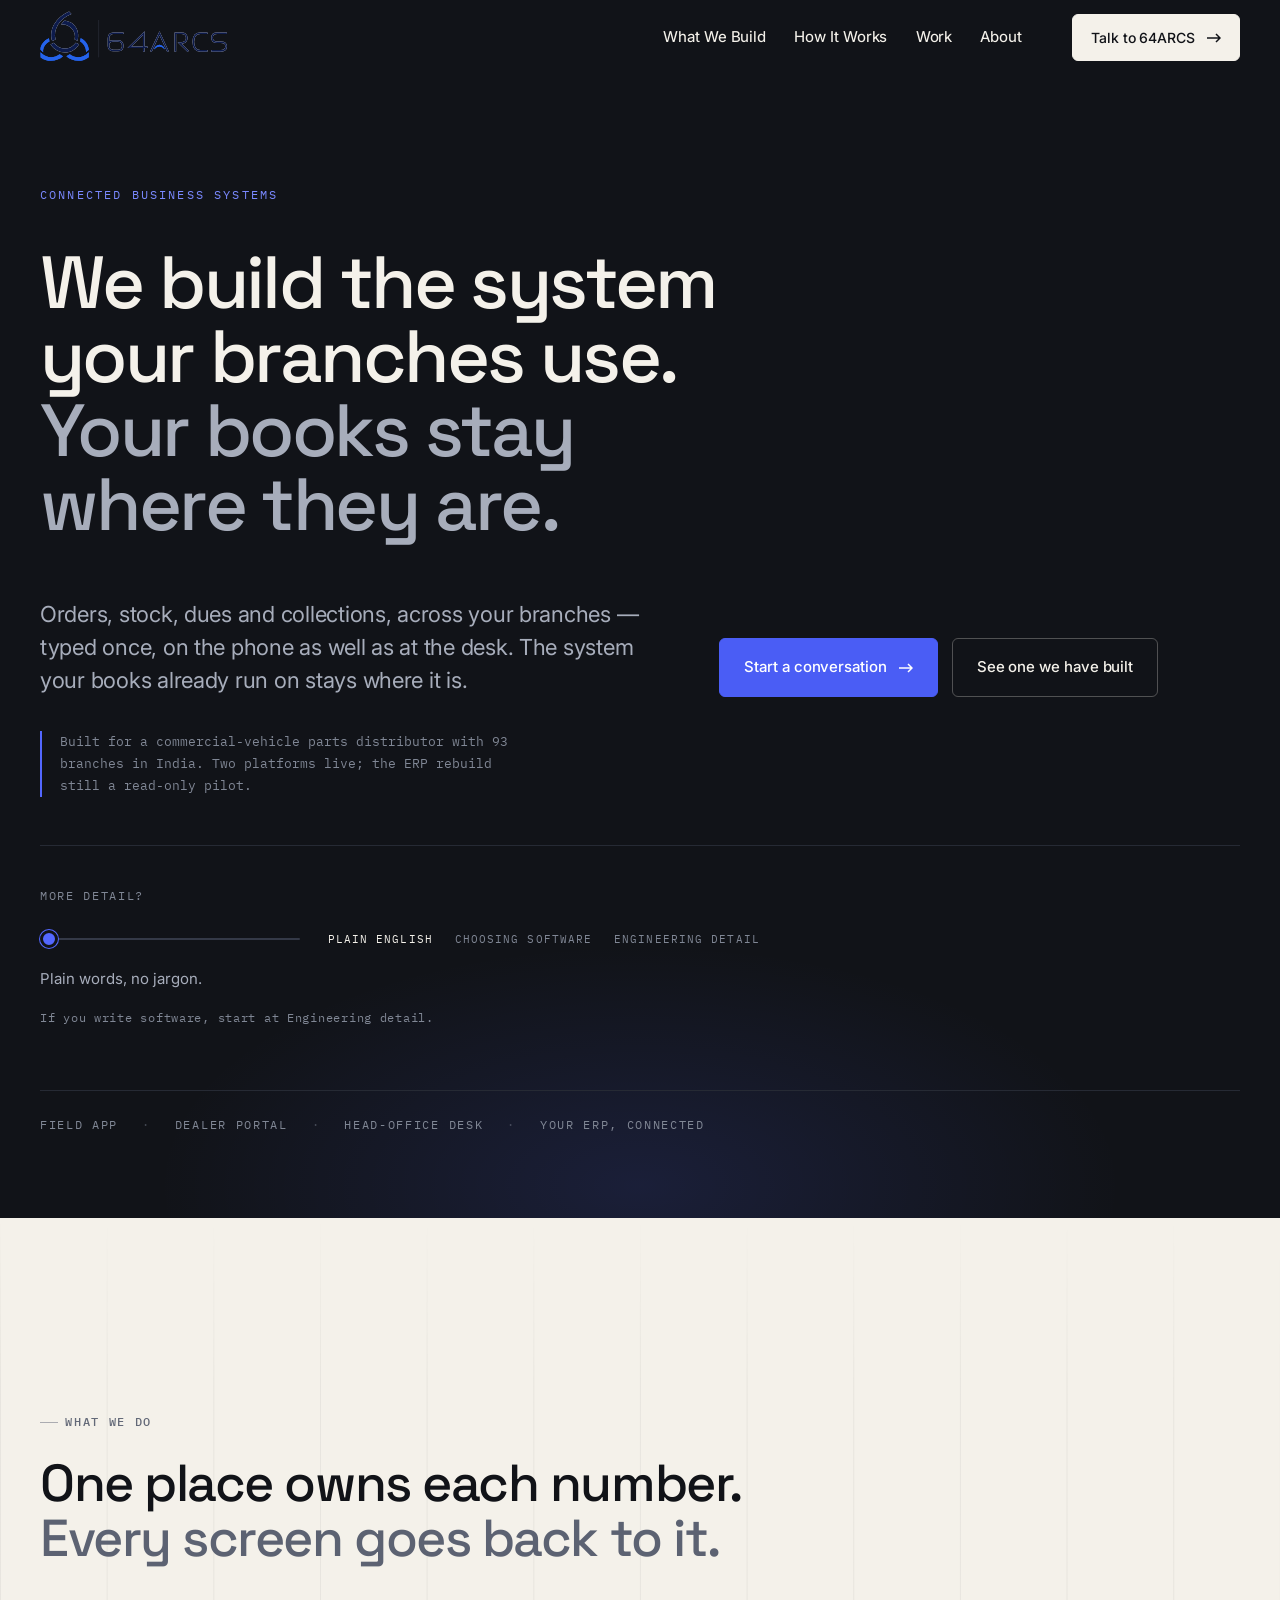
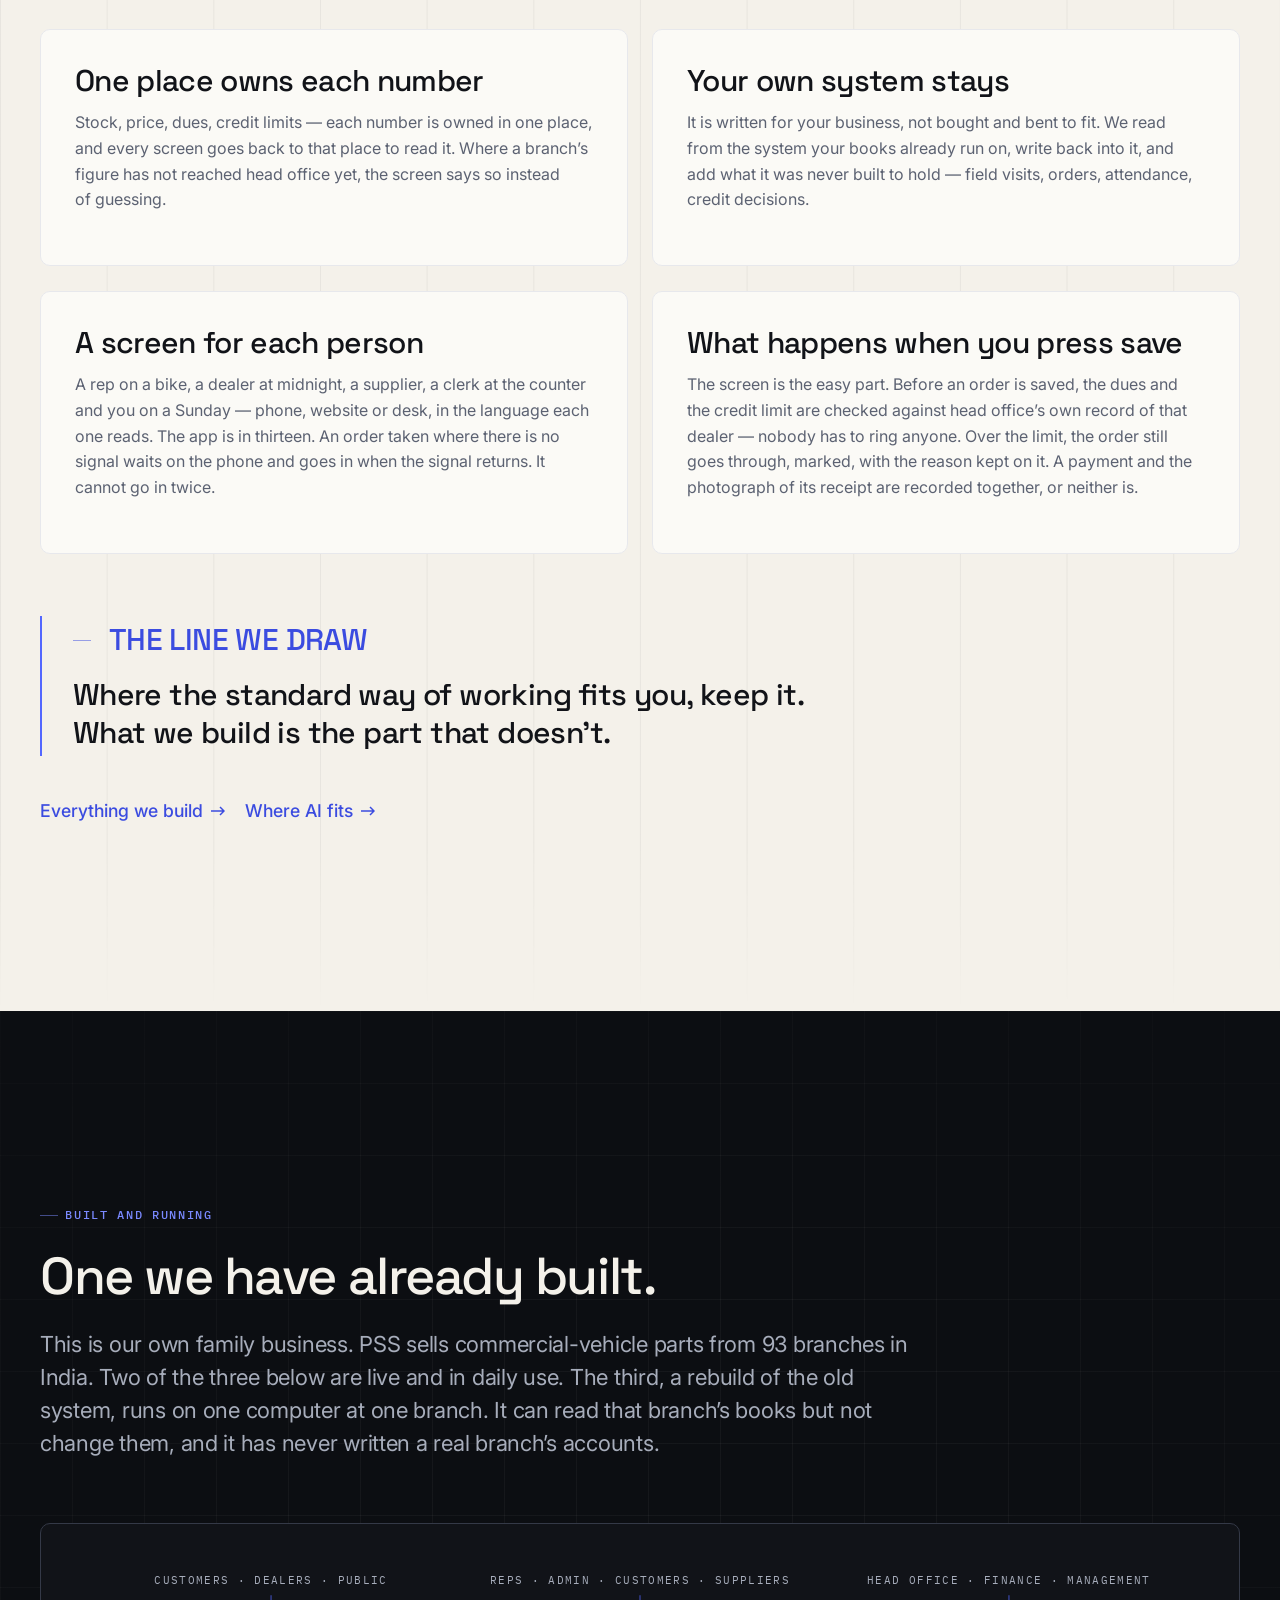
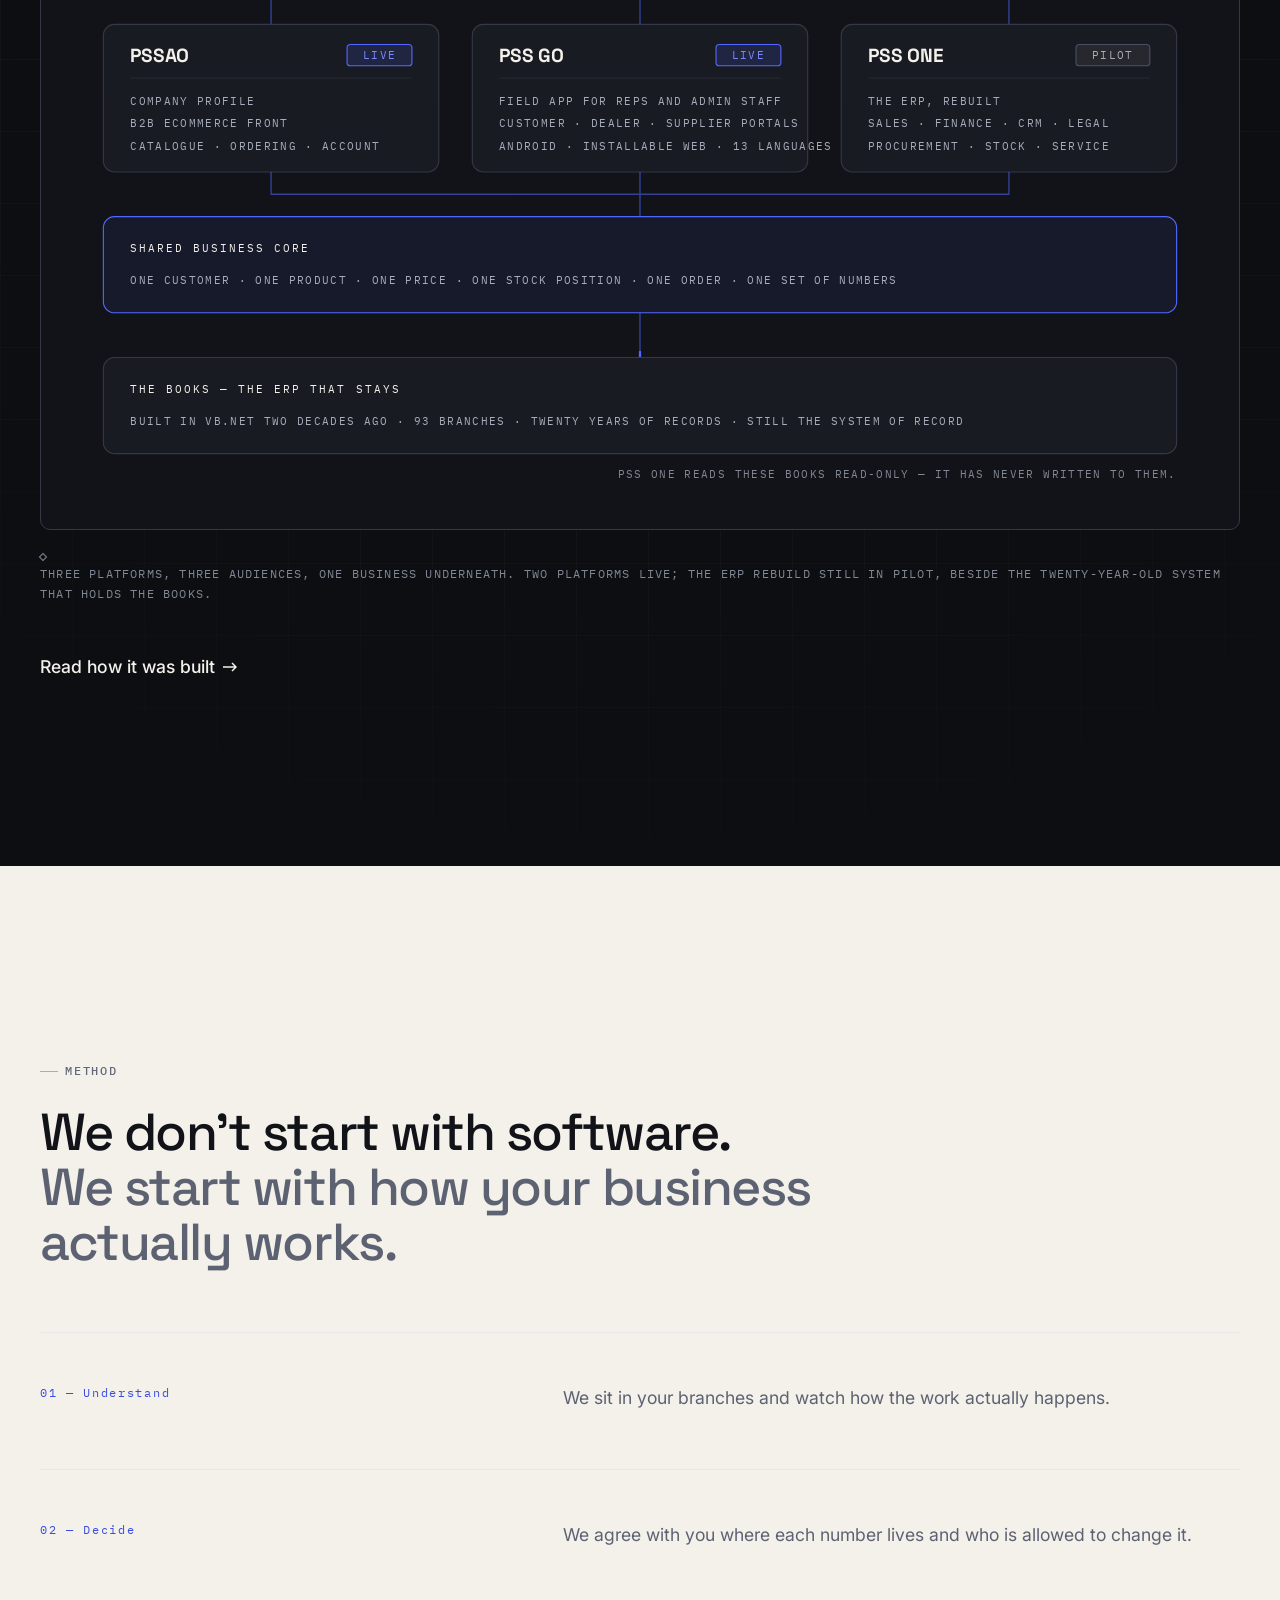
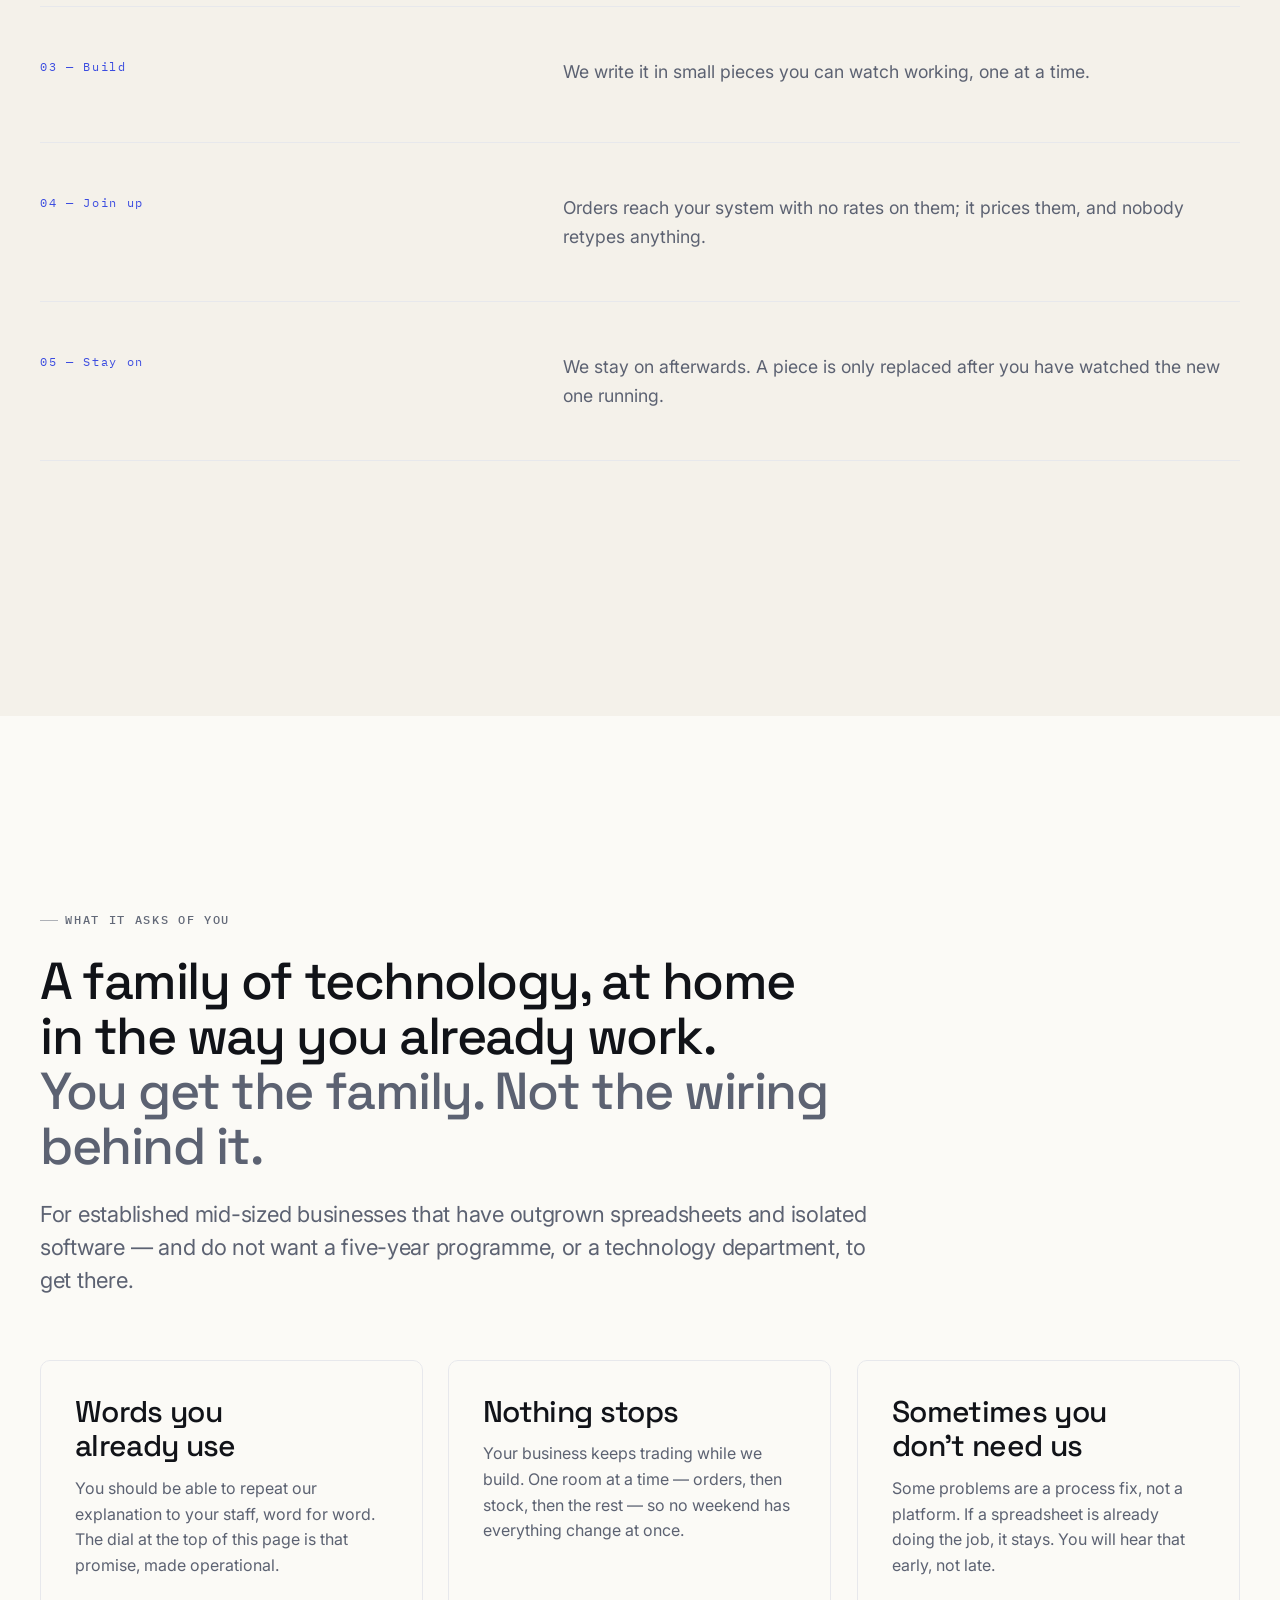
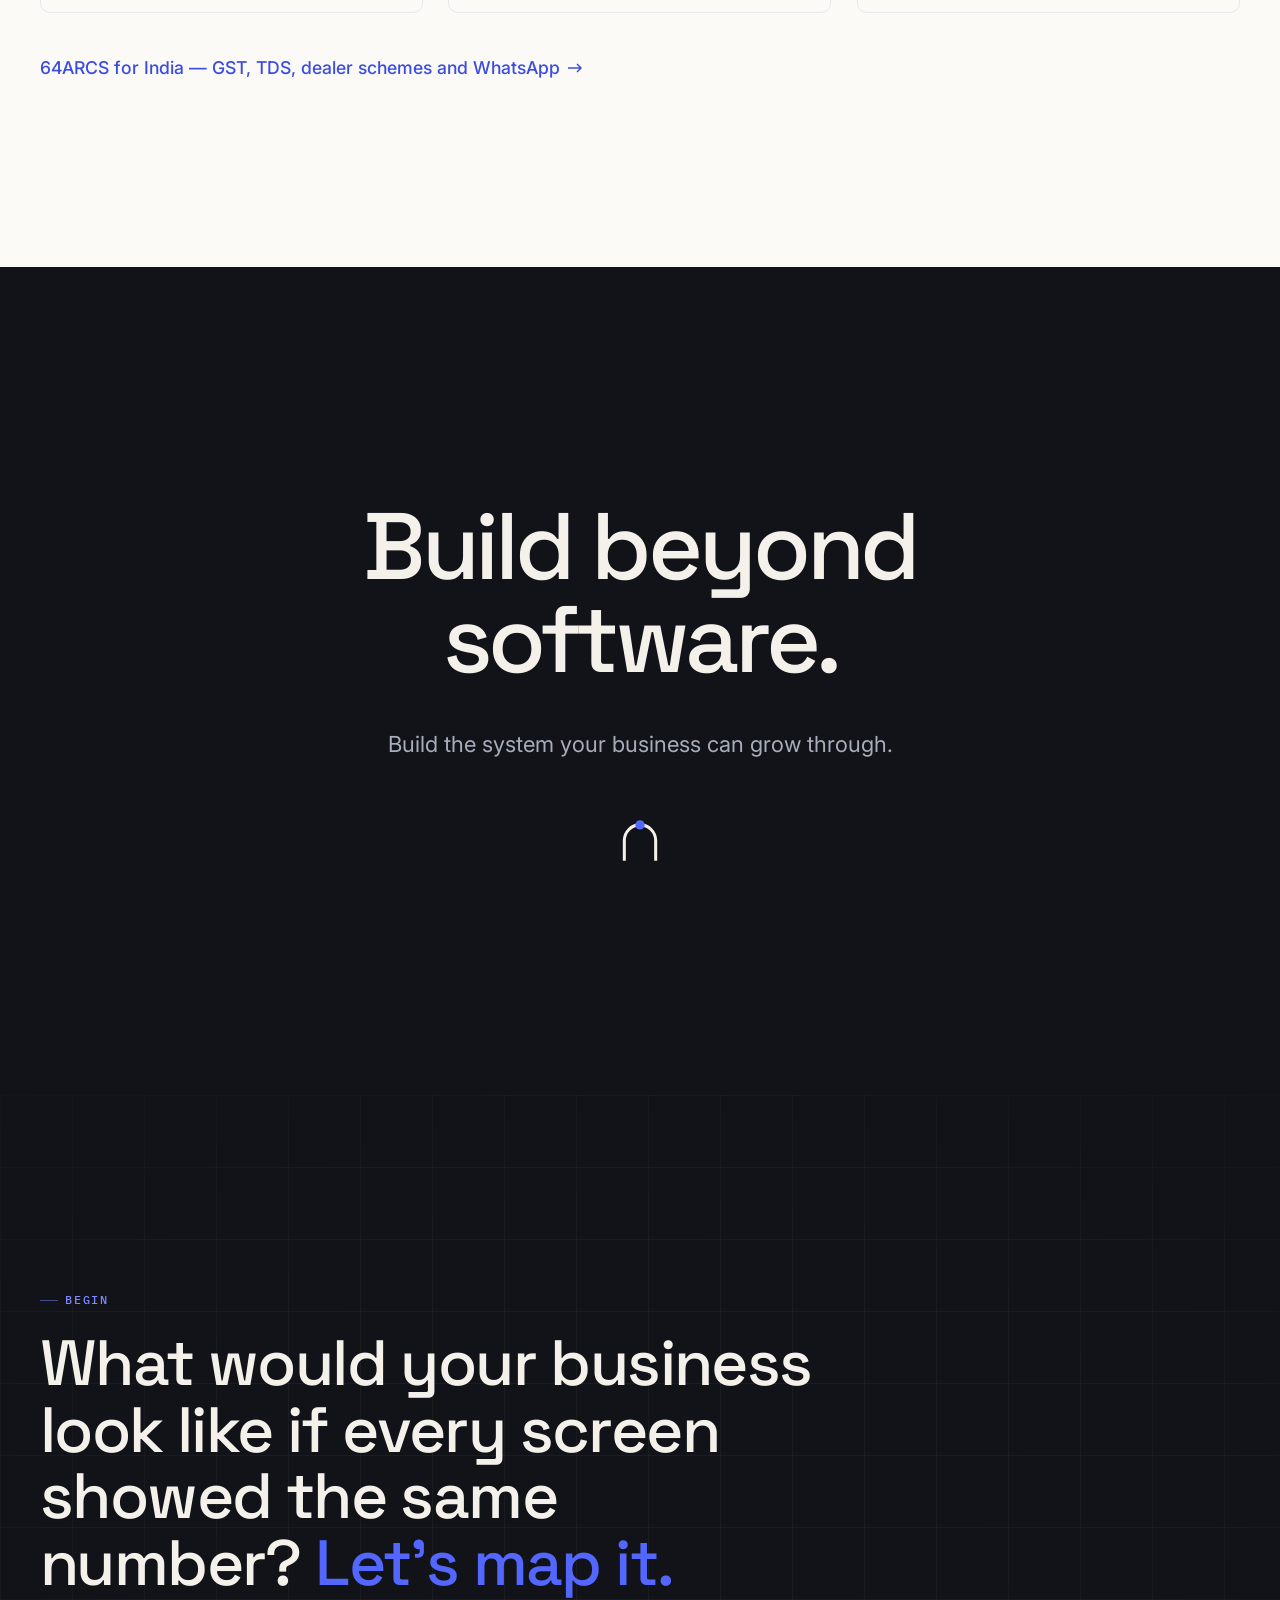
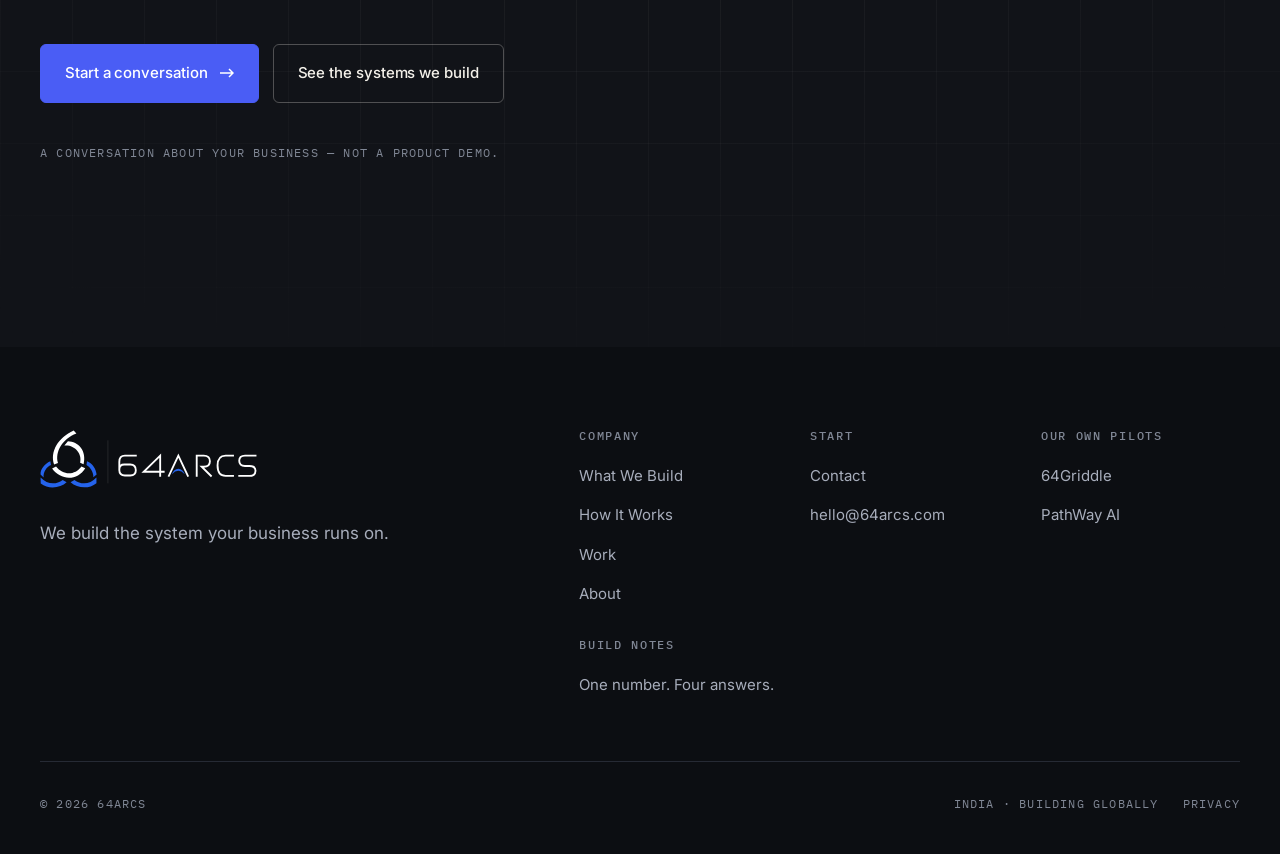
==== commit d37f36f0: "Cut the nav to four, and stop the homepage contradicting itself Seven independent critics reviewed t" ====
--- a/index.html
+++ b/index.html
@@ -1,5 +1,5 @@
 <!DOCTYPE html>
-<html lang="en" data-level="2">
+<html lang="en" data-level="1">
 <head>
 <meta charset="utf-8">
 <meta name="viewport" content="width=device-width, initial-scale=1">
@@ -56,9 +56,7 @@
     <nav class="nav" aria-label="Primary">
       <a class="nav-link" href="what-we-build.html">What We Build</a>
       <a class="nav-link" href="how-it-works.html">How It Works</a>
-      <a class="nav-link" href="ai-intelligence.html">AI + Intelligence</a>
       <a class="nav-link" href="work.html">Work</a>
-      <a class="nav-link" href="products.html">Products</a>
       <a class="nav-link" href="about.html">About</a>
     </nav>
 
@@ -76,10 +74,8 @@
 <div class="mobile-nav" id="mobile-nav" aria-hidden="true">
   <a class="m-link" href="what-we-build.html"><span class="n">01</span> What We Build</a>
   <a class="m-link" href="how-it-works.html"><span class="n">02</span> How It Works</a>
-  <a class="m-link" href="ai-intelligence.html"><span class="n">03</span> AI + Intelligence</a>
-  <a class="m-link" href="work.html"><span class="n">04</span> Work</a>
-  <a class="m-link" href="products.html"><span class="n">05</span> Products</a>
-  <a class="m-link" href="about.html"><span class="n">06</span> About</a>
+  <a class="m-link" href="work.html"><span class="n">03</span> Work</a>
+  <a class="m-link" href="about.html"><span class="n">04</span> About</a>
   <div class="m-foot">
     <a class="btn btn--primary" href="contact.html">
       Talk to 64ARCS
@@ -99,10 +95,24 @@
       <p class="hero-eyebrow">Connected business systems</p>
 
       <h1 class="t-hero">
-        <span class="rise" style="--delay:.05s"><span>We build the system</span></span>
-        <span class="rise" style="--delay:.13s"><span>your business runs on.</span></span>
-        <span class="rise dim" style="--delay:.24s"><span>The one everything</span></span>
-        <span class="rise dim" style="--delay:.32s"><span>else has to agree with.</span></span>
+        <span data-lvl="1">
+          <span class="rise" style="--delay:.05s"><span>We build the system</span></span>
+          <span class="rise" style="--delay:.13s"><span>your branches use.</span></span>
+          <span class="rise dim" style="--delay:.24s"><span>Your books stay</span></span>
+          <span class="rise dim" style="--delay:.32s"><span>where they are.</span></span>
+        </span>
+        <span data-lvl="2">
+          <span class="rise" style="--delay:.05s"><span>One set of numbers</span></span>
+          <span class="rise" style="--delay:.13s"><span>across your branches.</span></span>
+          <span class="rise dim" style="--delay:.24s"><span>Your ERP stays the</span></span>
+          <span class="rise dim" style="--delay:.32s"><span>system of record.</span></span>
+        </span>
+        <span data-lvl="3">
+          <span class="rise" style="--delay:.05s"><span>We build the system</span></span>
+          <span class="rise" style="--delay:.13s"><span>your business runs on.</span></span>
+          <span class="rise dim" style="--delay:.24s"><span>The one everything</span></span>
+          <span class="rise dim" style="--delay:.32s"><span>else has to agree with.</span></span>
+        </span>
       </h1>
 
       <div class="hero-cols">
@@ -130,22 +140,28 @@
         </div>
       </div>
 
+      <p class="hero-credential">
+        Built for a commercial-vehicle parts distributor with 93 branches in India.
+        Two platforms live; the ERP rebuild still a read-only pilot.
+      </p>
+
       <!-- The reader sets the register. Everything below is written three times;
            the level lives on <html data-level> so the page is right without JS. -->
       <div class="dial" data-dial>
-        <p class="dial-q" id="dial-q">Read this page in&hellip;</p>
+        <p class="dial-q" id="dial-q">More detail?</p>
         <div class="dial-row">
-          <input type="range" min="1" max="3" step="1" value="2"
-                 aria-labelledby="dial-q" aria-valuetext="For someone choosing software.">
+          <input type="range" min="1" max="3" step="1" value="1"
+                 aria-labelledby="dial-q" aria-valuetext="Plain words, no jargon.">
           <div class="dial-stops" aria-hidden="true">
             <span>Plain English</span><span>Choosing software</span><span>Engineering detail</span>
           </div>
         </div>
-        <p class="dial-status" data-dial-status>For someone choosing software.</p>
+        <p class="dial-status" data-dial-status>Plain words, no jargon.</p>
+        <p class="dial-hint">If you write software, start at Engineering detail.</p>
       </div>
 
       <div class="hero-strip">
-        <span>ERP</span><span>Commerce</span><span>Apps</span><span>Portals</span><span>Automation</span><span>Data</span><span>AI</span>
+        <span>Field app</span><span>Dealer portal</span><span>Head-office desk</span><span>Your ERP, connected</span>
       </div>
     </div>
   </section>
@@ -598,7 +614,7 @@
 {"@context":"https://schema.org","@type":"Organization","name":"64ARCS","url":"https://64arcs.com/",
 "logo":"https://64arcs.com/assets/img/icon-512.png",
 "description":"64ARCS builds connected business systems - the orders, stock, credit and money a business runs on, integrated with the ERP it keeps as the system of record.",
-"slogan":"Build beyond software.","email":"hello@64arcs.com",
+"slogan":"We build the system your business runs on.","email":"hello@64arcs.com",
 "address":{"@type":"PostalAddress","addressCountry":"IN"}}
 </script>
 </main>
@@ -613,7 +629,7 @@
         <img class="brand-logo brand-logo--dark" src="assets/brand/logo.svg" width="405" height="112" alt="">
       </span>
         </a>
-        <p class="footer-tag">The architecture of intelligent business.</p>
+        <p class="footer-tag">We build the system your business runs on.</p>
       </div>
 
       <nav class="footer-nav" aria-label="Footer">
@@ -622,9 +638,7 @@
           <ul>
             <li><a href="what-we-build.html">What We Build</a></li>
             <li><a href="how-it-works.html">How It Works</a></li>
-            <li><a href="ai-intelligence.html">AI + Intelligence</a></li>
             <li><a href="work.html">Work</a></li>
-            <li><a href="products.html">Products</a></li>
             <li><a href="about.html">About</a></li>
           </ul>
         </div>
@@ -636,7 +650,14 @@
           </ul>
         </div>
         <div>
-          <h4>Writing</h4>
+          <h4>Our own pilots</h4>
+          <ul>
+            <li><a href="products.html#griddle">64Griddle</a></li>
+            <li><a href="products.html#pathway">PathWay AI</a></li>
+          </ul>
+        </div>
+        <div>
+          <h4>Build notes</h4>
           <ul>
             <li><a href="one-number-four-answers.html">One number. Four answers.</a></li>
           </ul>
--- a/assets/css/site.css
+++ b/assets/css/site.css
@@ -1462,10 +1462,16 @@
   .figure-cap { font-size: .6875rem; }
 }
 
-/* Desktop-only / mobile-only diagram switching */
+/* Desktop-only / mobile-only diagram switching.
+   The switch is at 1200px, not at a phone breakpoint, because the wide variant
+   is an SVG whose labels are in user units: it renders at scale = container/1000,
+   so below ~1200px the 10px labels fall under 10px on screen (7.3px at 861px,
+   measured). Above 1200px the container is 1041-1118px and they land at
+   10.4-11.2px, in line with the rest of the small type. Everything narrower gets
+   the .eco-stack / .ledger-stack HTML variants, which are real text at real sizes. */
 .only-wide { display: block; }
 .only-narrow { display: none; }
-@media (max-width: 860px) {
+@media (max-width: 1200px) {
   .only-wide { display: none; }
   .only-narrow { display: block; }
 }
@@ -2191,6 +2197,23 @@
 html[data-level="2"] .dial-stops span:nth-child(2),
 html[data-level="3"] .dial-stops span:nth-child(3) { color: var(--ivory); }
 
+.hero-credential {
+  margin-top: clamp(1.5rem, 1rem + 1.4vw, 2.25rem);
+  max-width: 62ch;
+  font-family: var(--font-mono);
+  font-size: .8125rem;
+  line-height: 1.7;
+  color: var(--ink-inv-faint);
+  border-left: 2px solid var(--signal);
+  padding-left: 1.125rem;
+}
+.dial-hint {
+  margin-top: .5rem;
+  font-family: var(--font-mono);
+  font-size: .75rem;
+  letter-spacing: .06em;
+  color: var(--ink-inv-faint);
+}
 .dial-status {
   margin-top: 1rem;
   font-size: .9375rem;
@@ -2332,16 +2355,15 @@
    .ledger-stack both set `display: grid` — used to beat them and render the
    mobile stack on desktop as well. Restating the switch at the end of the
    sheet makes source order settle it the right way round. */
-@media (min-width: 861px) { .only-narrow { display: none; } }
-@media (max-width: 860px) { .only-wide  { display: none; } }
+@media (min-width: 1201px) { .only-narrow { display: none; } }
+@media (max-width: 1200px) { .only-wide  { display: none; } }
 
 /* Products catalog */
 .products-page .page-hero {
   padding-top: 8rem;
   padding-bottom: 3rem;
 }
-.products-page main > .section { padding-block: 3rem; }
-.products-page .product-card .chip { font-size: .875rem; }
+.products-page .chip { font-size: .8125rem; }
 
 .product-card {
   padding: clamp(1.5rem, 1rem + 3vw, 3.5rem);
@@ -2377,3 +2399,111 @@
   .nav { gap: 1rem; }
   .header-cta { margin-left: 0; }
 }
+
+
+/* ---- Our own pilots (products.html) ----
+   Each pilot is a two-column block: what it does on the left, where it stops on
+   the right. The bounds panel is deliberately given the same weight as the
+   pitch — these products are early, and the limits are part of the description
+   rather than a disclaimer appended to it. */
+.pilot-strip {
+  display: flex;
+  flex-wrap: wrap;
+  gap: clamp(.75rem, .4rem + 1.4vw, 2rem);
+  margin-top: clamp(1.75rem, 1.2rem + 1.6vw, 2.5rem);
+  font-family: var(--font-mono);
+  font-size: .75rem;
+  letter-spacing: .12em;
+  text-transform: uppercase;
+  color: var(--ink-inv-faint);
+}
+.pilot-strip span { position: relative; padding-left: 1rem; }
+.pilot-strip span::before {
+  content: "";
+  position: absolute; left: 0; top: .45em;
+  width: 5px; height: 5px;
+  border: 1px solid var(--signal);
+  transform: rotate(45deg);
+}
+
+.pilot {
+  display: grid;
+  grid-template-columns: minmax(0, 1.35fr) minmax(0, 1fr);
+  gap: clamp(2rem, 1.2rem + 3vw, 4.5rem);
+  align-items: start;
+}
+@media (max-width: 900px) { .pilot { grid-template-columns: minmax(0, 1fr); } }
+
+.pilot-head { display: flex; align-items: center; gap: 1rem; flex-wrap: wrap; margin-bottom: 1rem; }
+.pilot-one-line {
+  font-size: clamp(1.125rem, 1rem + .55vw, 1.4375rem);
+  line-height: 1.4;
+  letter-spacing: -.015em;
+  color: var(--ink);
+  margin-bottom: 1.25rem;
+}
+.pilot-lede > p { color: var(--ink-muted); max-width: 58ch; }
+
+.pilot-figure { margin: clamp(2rem, 1.4rem + 2vw, 3rem) 0 0; }
+.pilot-figure svg {
+  width: 100%; height: auto;
+  background: var(--ivory-raised);
+  border: 1px solid var(--soft-grey);
+  border-radius: var(--radius);
+  padding: clamp(.75rem, .5rem + 1vw, 1.25rem);
+}
+.pilot-figure figcaption {
+  margin-top: .875rem;
+  font-family: var(--font-mono);
+  font-size: var(--t-label);
+  letter-spacing: .08em;
+  text-transform: uppercase;
+  color: var(--ink-faint);
+}
+
+.pilot-bounds {
+  background: var(--carbon);
+  border: 1px solid var(--carbon-line-2);
+  border-radius: var(--radius);
+  padding: clamp(1.5rem, 1rem + 1.6vw, 2.25rem);
+}
+.pilot-bounds .label { margin-bottom: 1.25rem; }
+.pilot-bounds ul { list-style: none; margin: 0; padding: 0; }
+.pilot-bounds li {
+  position: relative;
+  padding: 0 0 0 1.5rem;
+  margin-bottom: .875rem;
+  font-size: .9375rem;
+  line-height: 1.55;
+  color: var(--ink-inv-muted);
+}
+.pilot-bounds li::before {
+  content: "";
+  position: absolute; left: 0; top: .6em;
+  width: 8px; height: 1px;
+  background: var(--signal);
+}
+.pilot-data {
+  margin: 1.5rem 0 0;
+  padding-top: 1.25rem;
+  border-top: 1px solid var(--carbon-line);
+  font-size: .875rem;
+  line-height: 1.6;
+  color: var(--ink-inv-faint);
+}
+.pilot-data .link { color: var(--signal-on-dark); }
+
+.pilot-actions {
+  display: flex;
+  flex-wrap: wrap;
+  gap: 1rem;
+  margin-top: clamp(2rem, 1.4rem + 2vw, 3rem);
+}
+
+/* The .d-* diagram classes are authored for dark panels (.d-title fills ivory),
+   so on the pilots' light frames they render invisible. Restate them here
+   rather than overriding fill inline on every <text>. */
+.pilot-figure .d-title { fill: var(--carbon); }
+.pilot-figure .d-label { fill: var(--ink-muted); }
+.pilot-figure .d-label.is-signal { fill: var(--signal-ink); }
+.pilot-figure .d-node-light { fill: #FFFFFF; stroke: var(--soft-grey); }
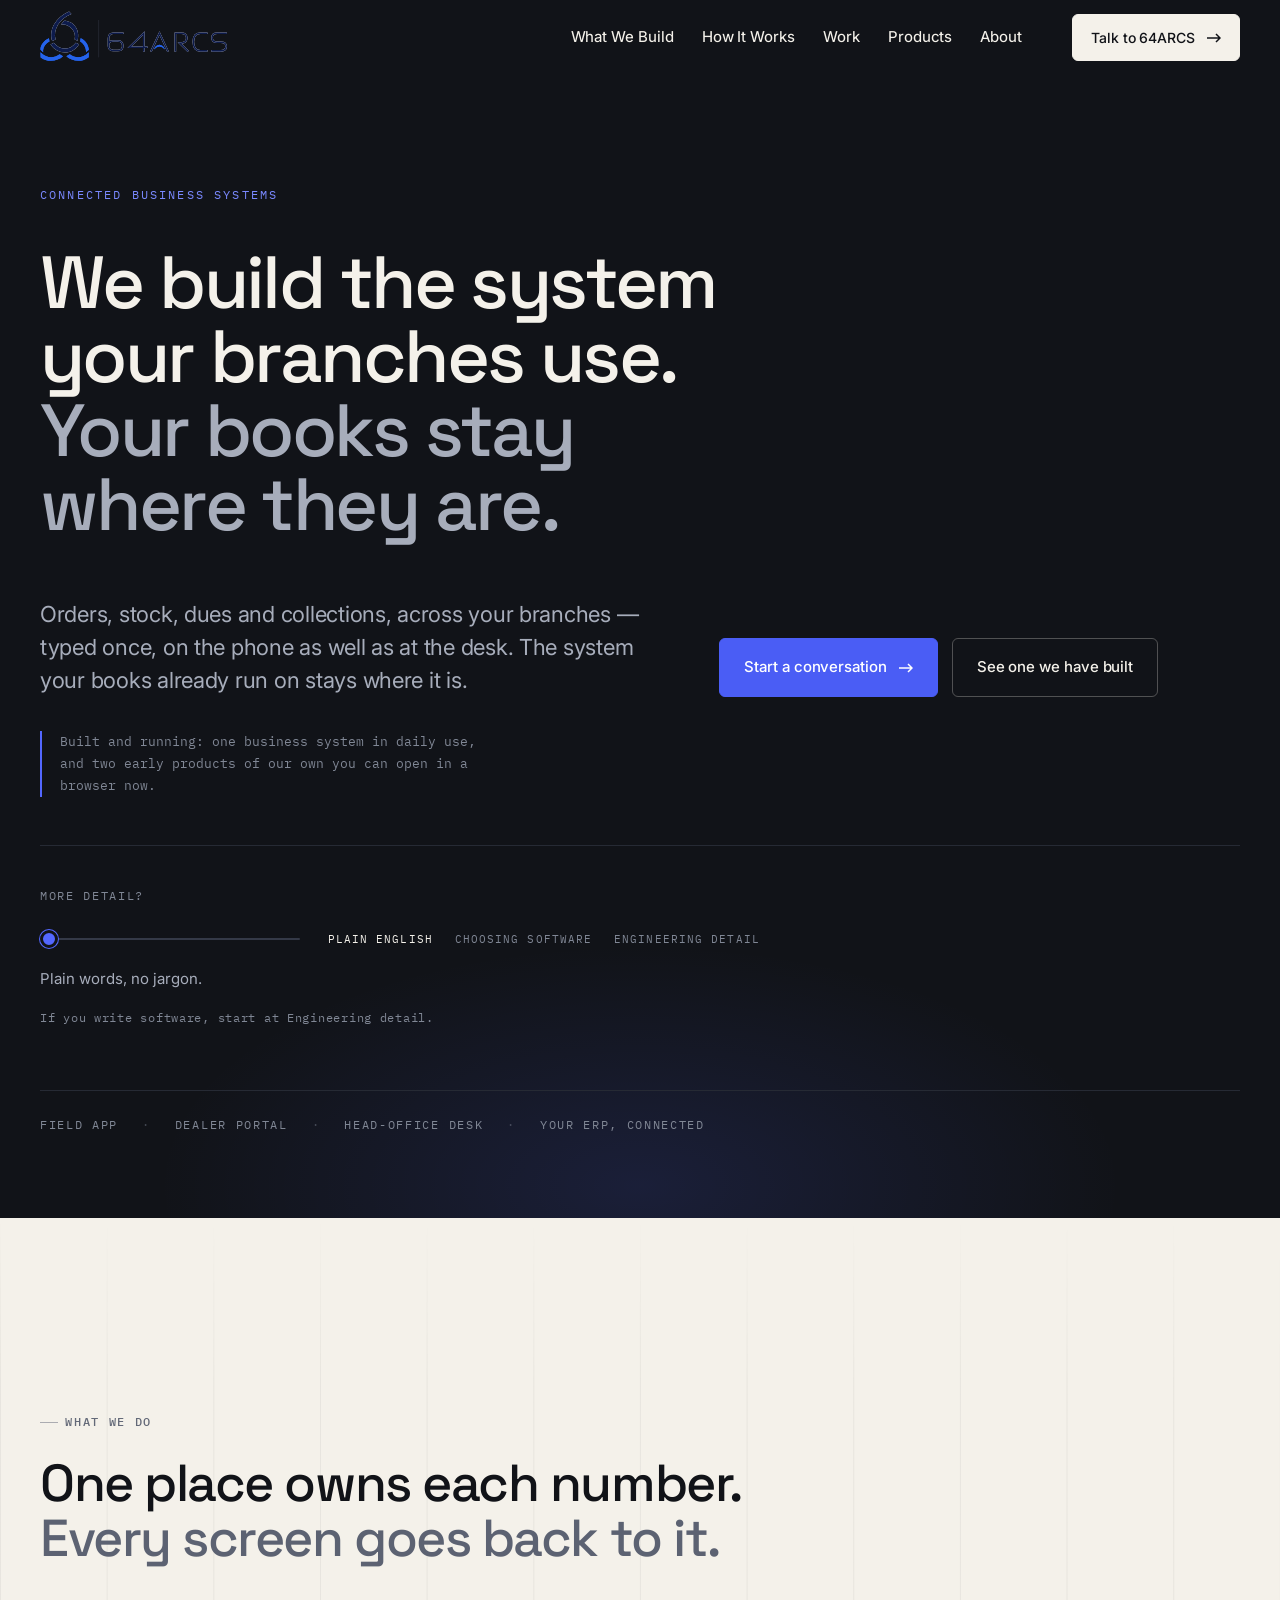
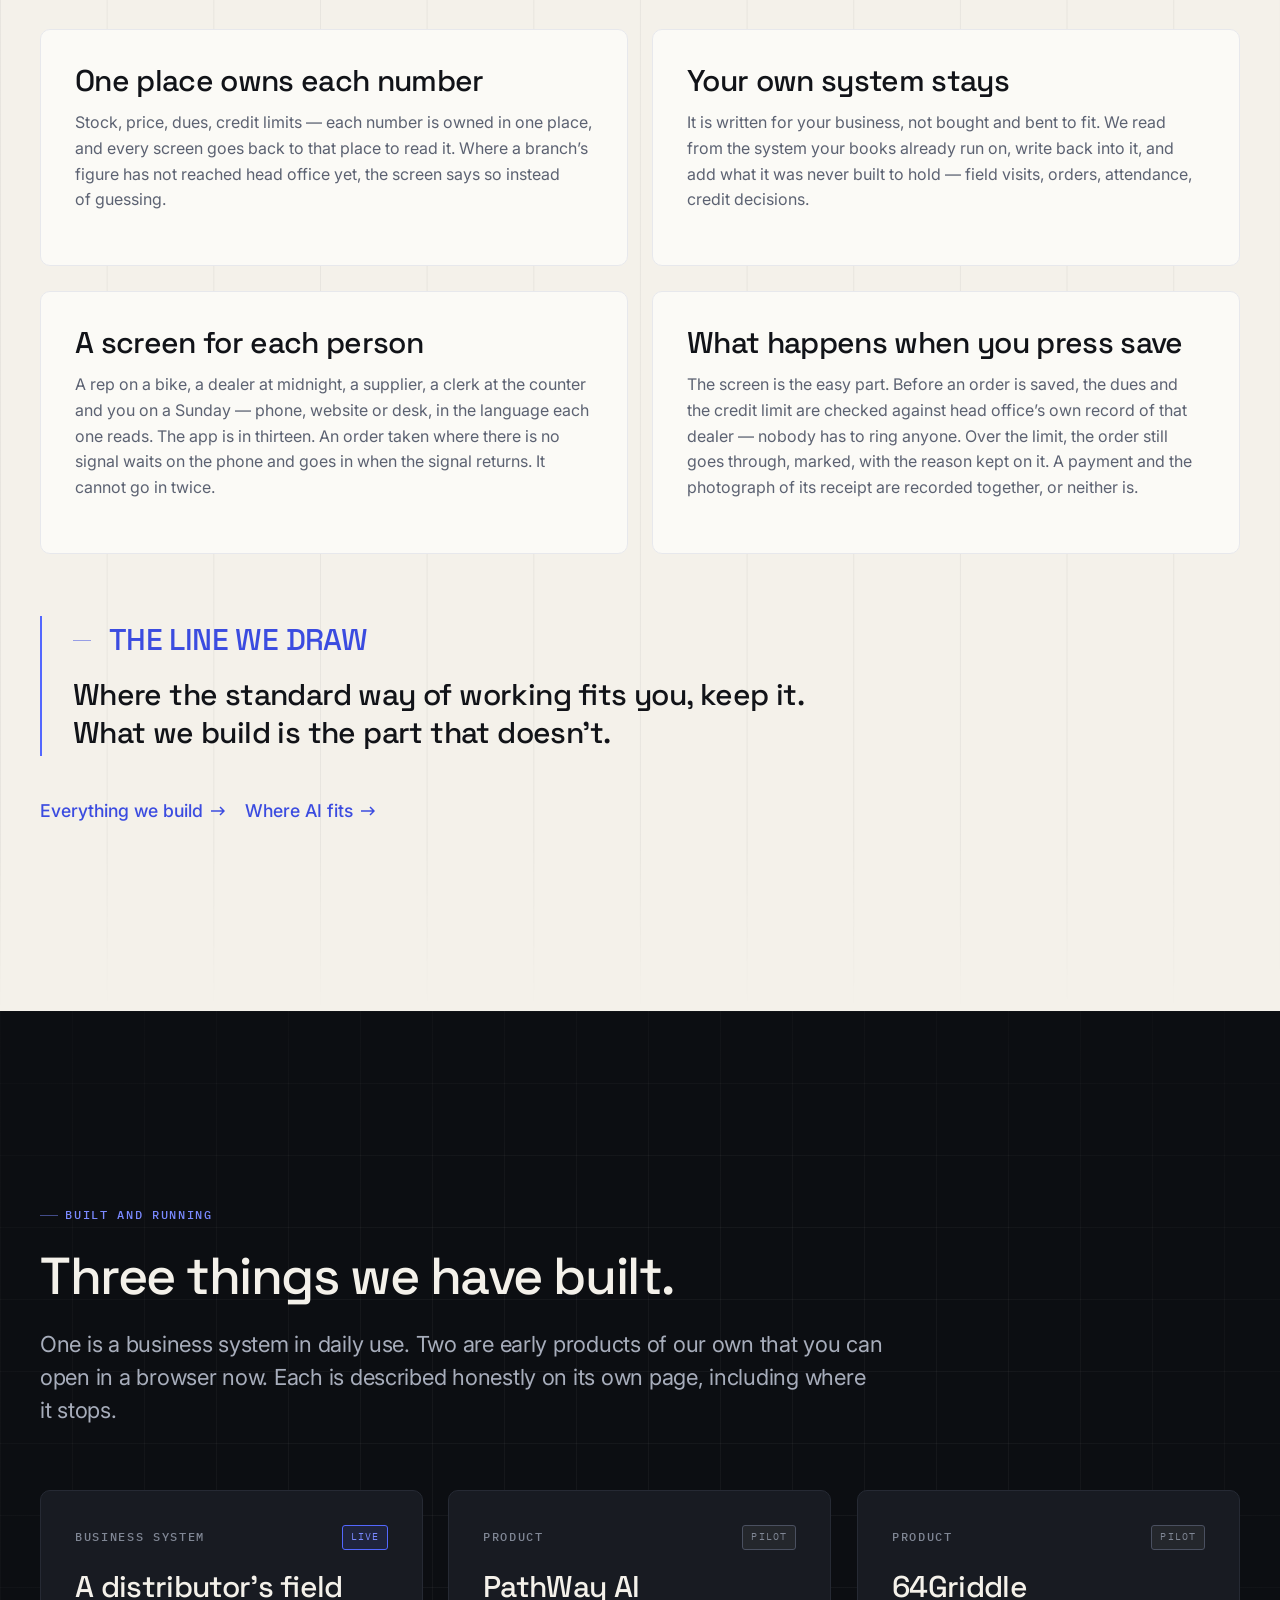
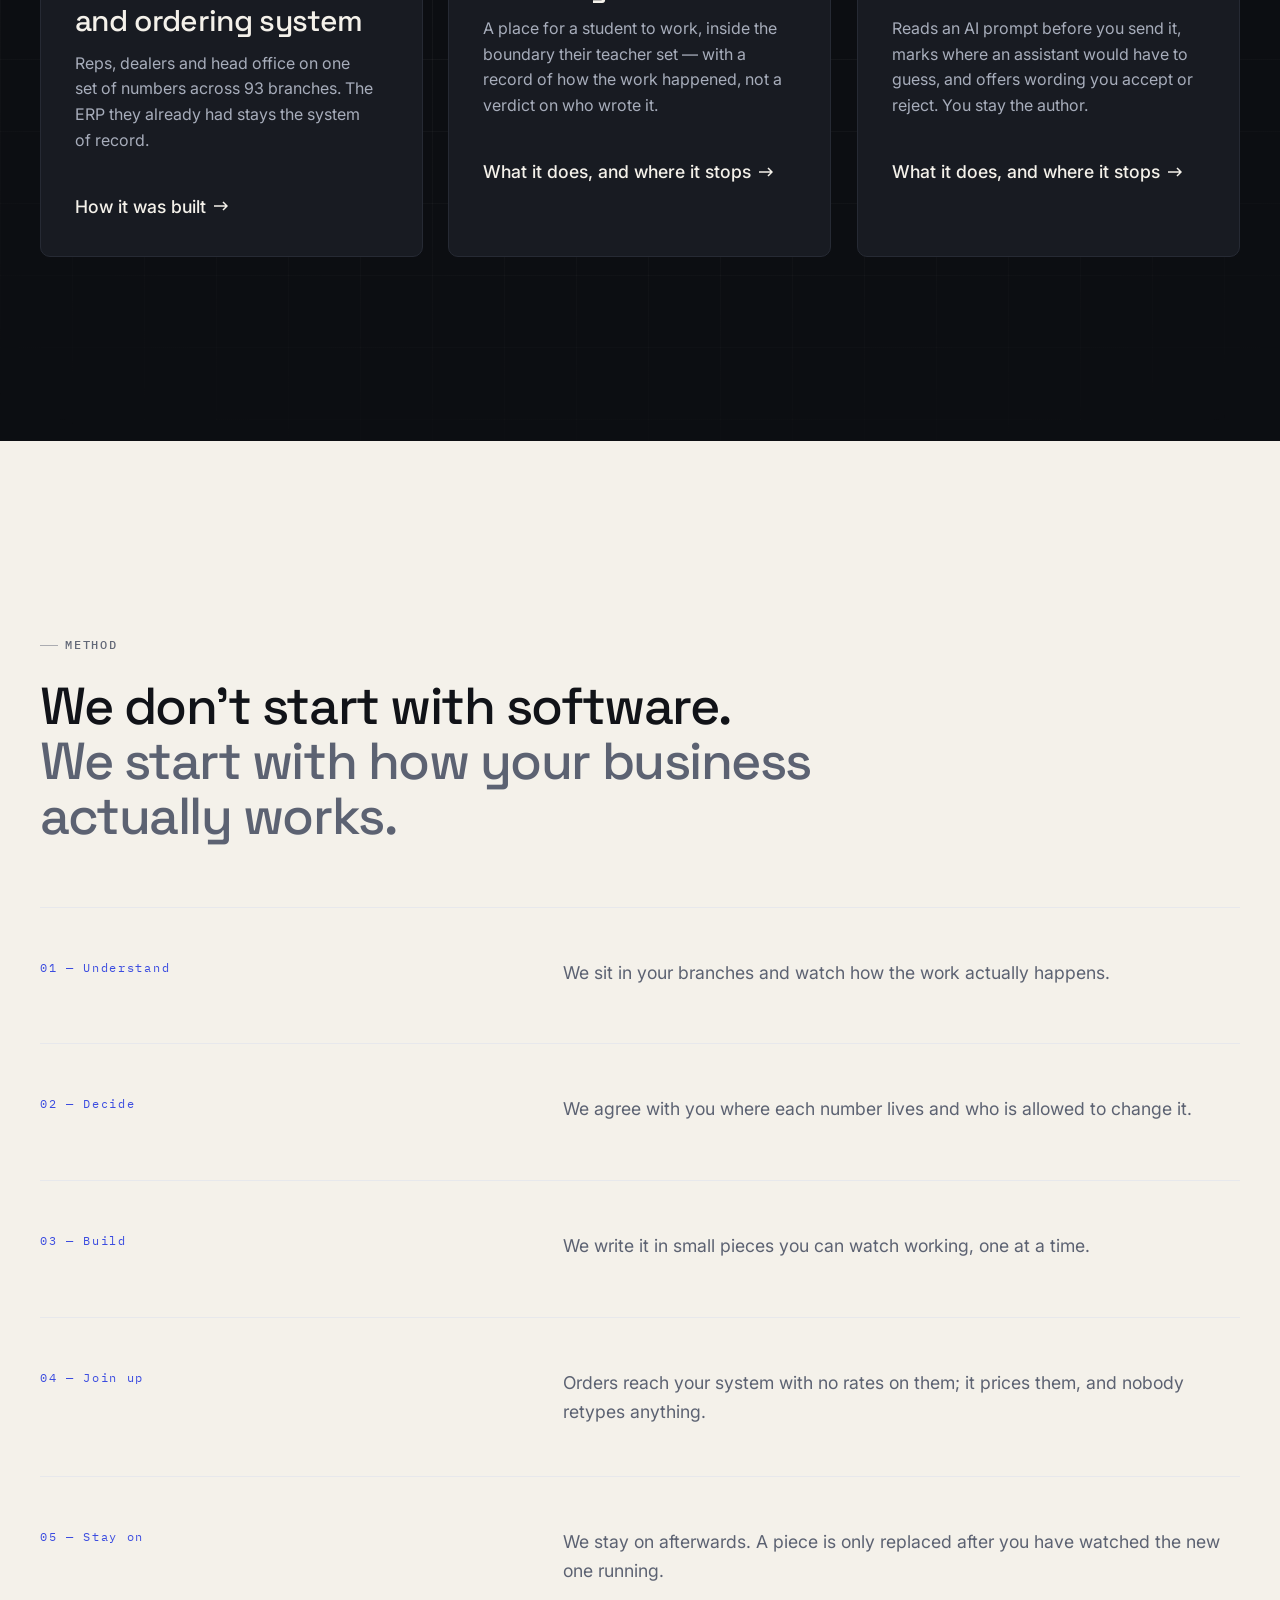
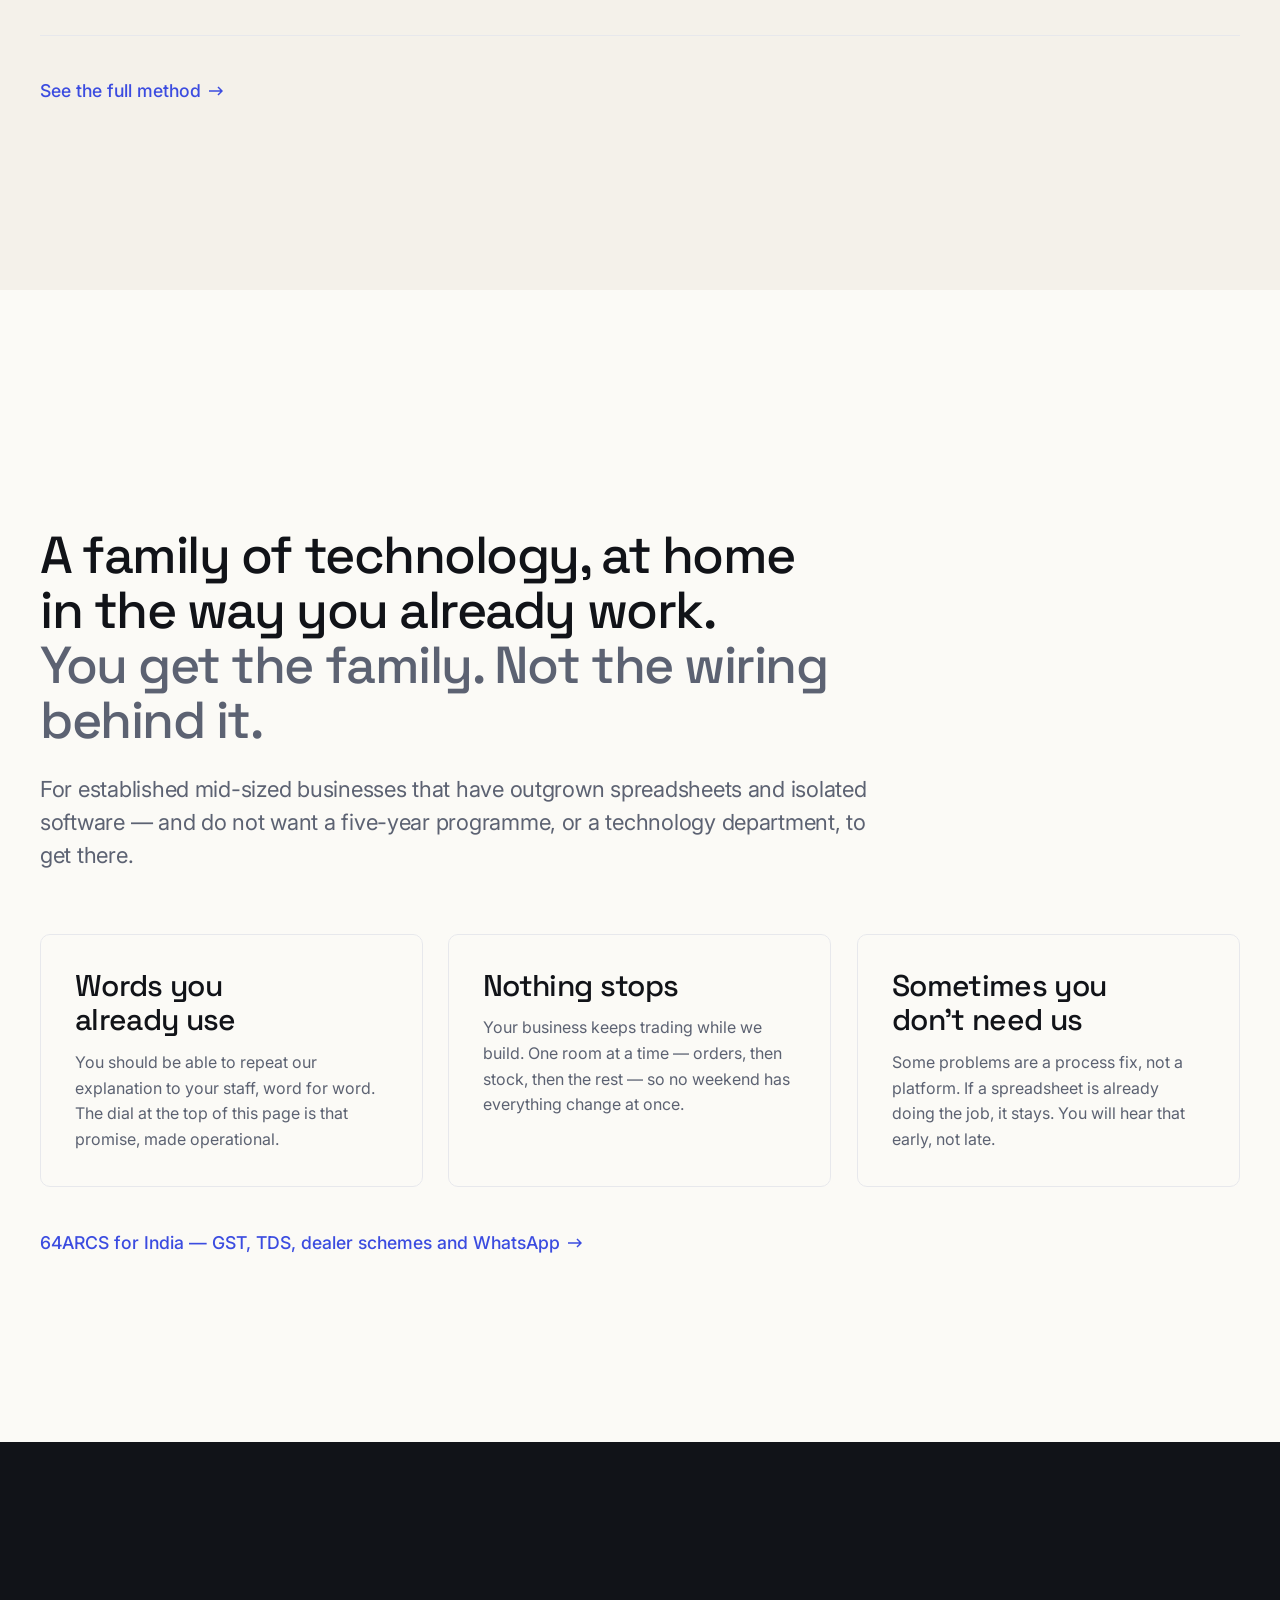
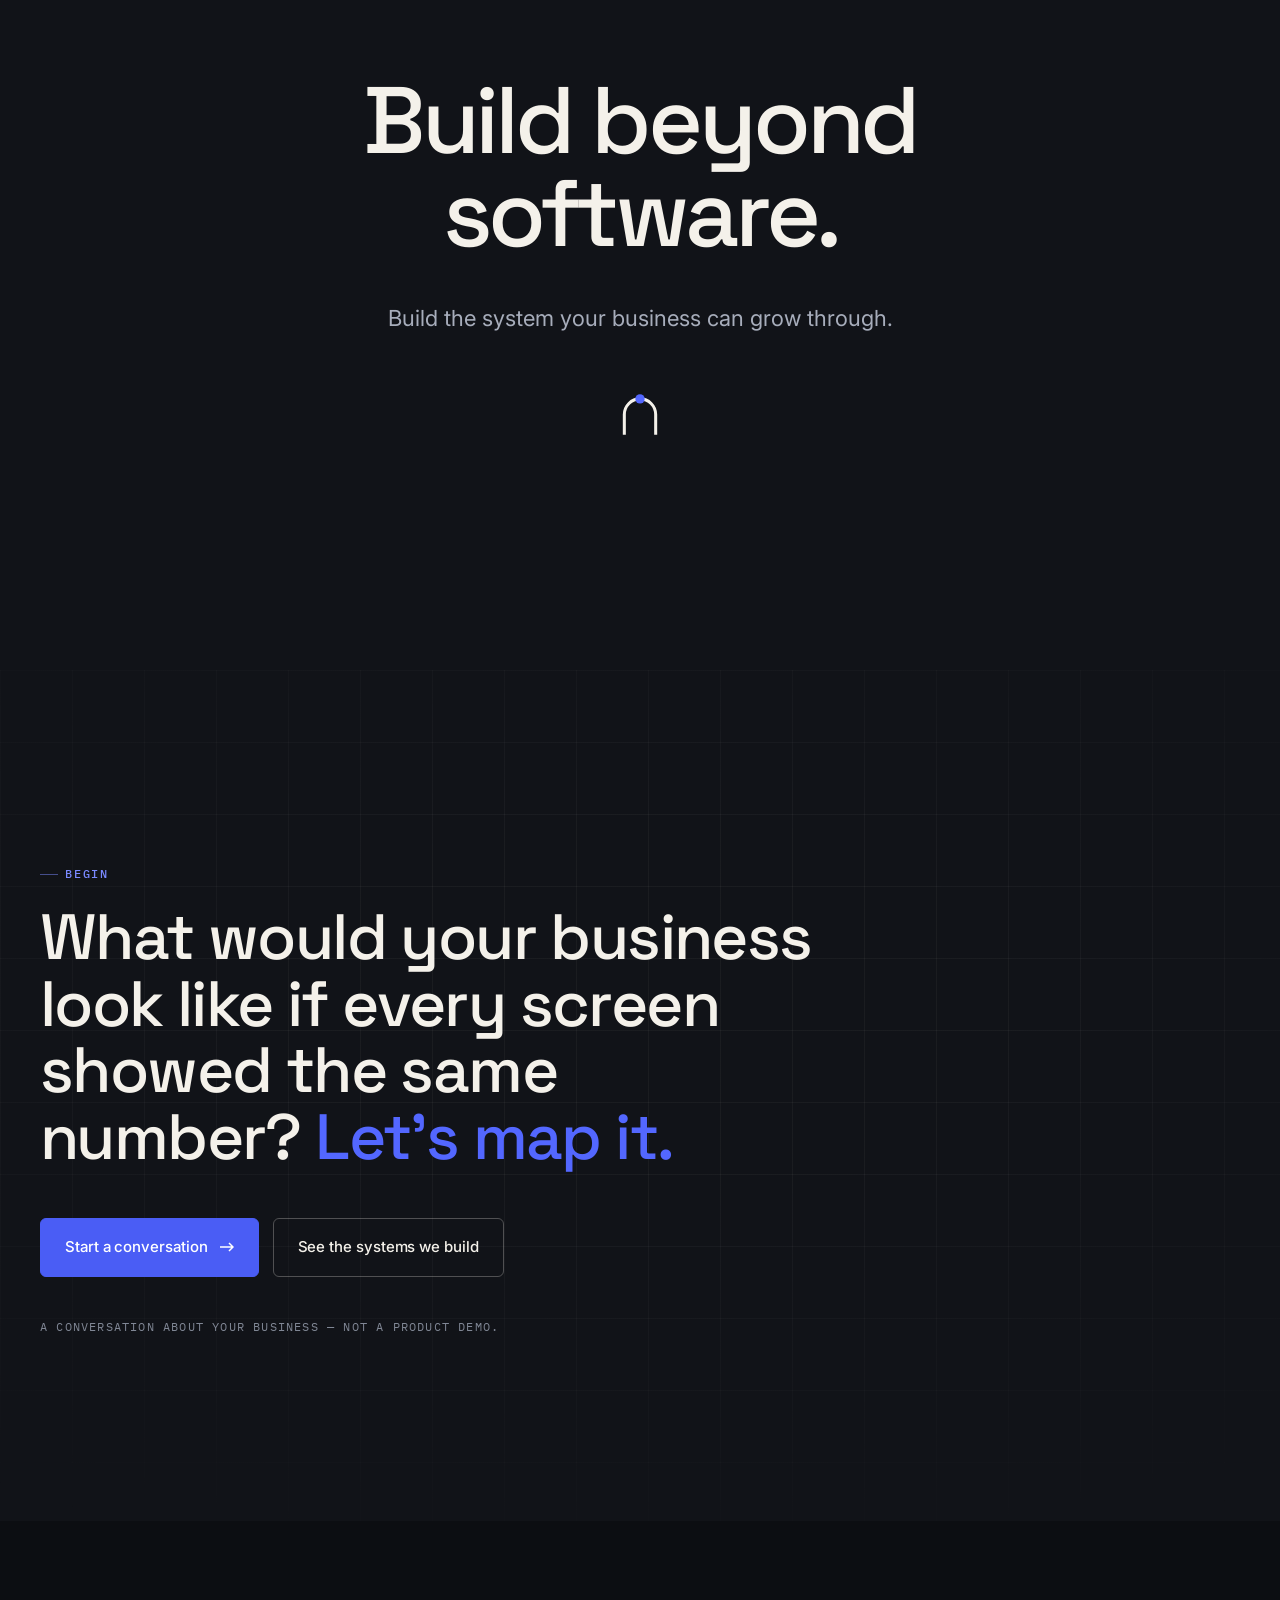
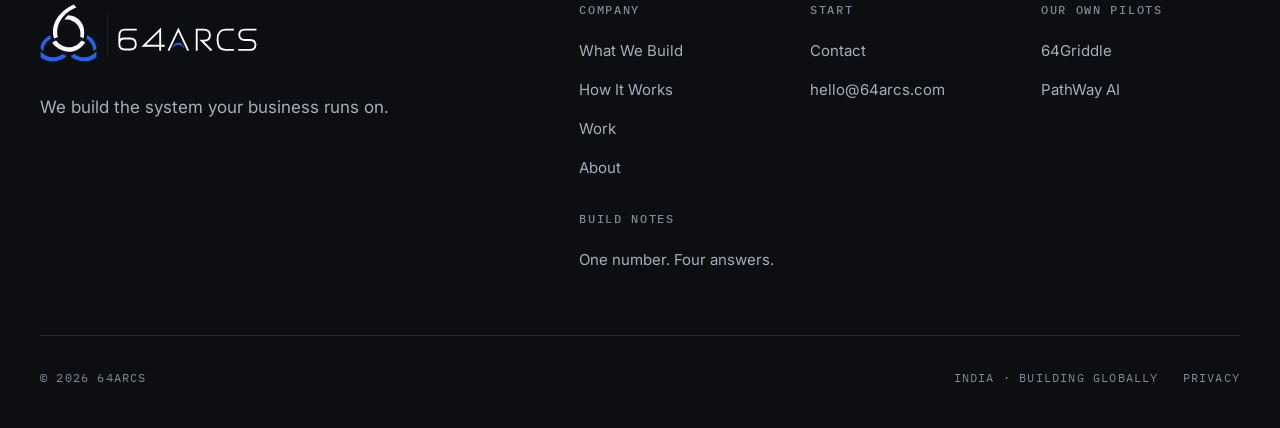
==== commit b8c610c2: "Put Products back in the nav, and make the homepage proof three things instead of one The owner's co" ====
--- a/index.html
+++ b/index.html
@@ -57,6 +57,7 @@
       <a class="nav-link" href="what-we-build.html">What We Build</a>
       <a class="nav-link" href="how-it-works.html">How It Works</a>
       <a class="nav-link" href="work.html">Work</a>
+      <a class="nav-link" href="products.html">Products</a>
       <a class="nav-link" href="about.html">About</a>
     </nav>
 
@@ -75,7 +76,8 @@
   <a class="m-link" href="what-we-build.html"><span class="n">01</span> What We Build</a>
   <a class="m-link" href="how-it-works.html"><span class="n">02</span> How It Works</a>
   <a class="m-link" href="work.html"><span class="n">03</span> Work</a>
-  <a class="m-link" href="about.html"><span class="n">04</span> About</a>
+  <a class="m-link" href="products.html"><span class="n">04</span> Products</a>
+  <a class="m-link" href="about.html"><span class="n">05</span> About</a>
   <div class="m-foot">
     <a class="btn btn--primary" href="contact.html">
       Talk to 64ARCS
@@ -141,8 +143,8 @@
       </div>
 
       <p class="hero-credential">
-        Built for a commercial-vehicle parts distributor with 93 branches in India.
-        Two platforms live; the ERP rebuild still a read-only pilot.
+        Built and running: one business system in daily use, and two early products of our
+        own you can open in a browser now.
       </p>
 
       <!-- The reader sets the register. Everything below is written three times;
@@ -284,152 +286,60 @@
   </section>
 
   <!-- ==================================================================
-       03 / PROOF — one we have already built
-       ================================================================== -->
-  <section class="section section--lg s-carbon-deep blueprint">
+       03 / BUILT AND RUNNING — three things, equal weight
+       ================================================================== -->
+  <section class="section section--lg s-carbon-deep blueprint" id="built">
     <div class="wrap">
       <div class="section-head">
         <p class="label label--signal reveal">Built and running</p>
-        <h2 class="t-h2 reveal" style="--delay:.08s">One we have already built.</h2>
-        <p class="lead reveal measure" data-lvl="1" style="--delay:.14s">
-          This is our own family business. PSS sells commercial-vehicle parts from 93 branches in
-          India. Two of the three below are live and in daily use. The third, a rebuild of the old
-          system, runs on one computer at one branch. It can read that branch&rsquo;s books but not
-          change them, and it has never written a real branch&rsquo;s accounts.
+        <h2 class="t-h2 reveal" style="--delay:.08s">Three things we have built.</h2>
+        <p class="lead reveal measure" style="--delay:.14s">
+          One is a business system in daily use. Two are early products of our own that you
+          can open in a browser now. Each is described honestly on its own page, including
+          where it stops.
         </p>
-        <p class="lead reveal measure" data-lvl="2" style="--delay:.14s">
-          Partap Singh &amp; Sons distributes commercial-vehicle parts from 93 branches in India. It
-          is the founder&rsquo;s family business, and the business these platforms were built for.
-          PSSAO and PSS GO are live. PSS ONE, the ERP rebuild, is a single-terminal pilot: it reads
-          one branch&rsquo;s real books read-only, with every write path unarmed. It has not written
-          a real branch&rsquo;s books.
-        </p>
-        <p class="lead reveal measure" data-lvl="3" style="--delay:.14s">
-          Partap Singh &amp; Sons distributes commercial-vehicle parts from 93 branches in India. It
-          is the founder&rsquo;s family business. PSSAO and PSS GO are live. PSS ONE, the ERP rebuild,
-          sits at roughly a third parity across some 230 branch-relevant legacy screens and runs on
-          one terminal, read-only against one branch&rsquo;s real books. Every money-write path is
-          unarmed; no real branch&rsquo;s books have ever been written.
-        </p>
-      </div>
-
-      <figure class="note-figure note-figure--wide note-figure--on-dark observe">
-        <div class="frame only-wide">
-          <svg viewBox="0 0 1000 470" role="img" aria-label="The PSS ecosystem. Three platforms — PSSAO for company profile and B2B ecommerce, PSS Go for branch reps, admin staff, dealers and suppliers, and PSS One for the ERP — all reading from one shared business core, which sits over the legacy ERP holding twenty years of books across 93 branches. PSSAO and PSS Go are live; PSS One is a pilot that reads these books read-only from one terminal and has never written to them.">
-
-                      <!-- ---------------------- who each one serves ---------------------- -->
-                      <g class="d-label pop" style="--delay:.05s">
-                        <text x="170" y="18" text-anchor="middle">Customers &middot; Dealers &middot; Public</text>
-                        <text x="500" y="18" text-anchor="middle">Reps &middot; Admin &middot; Customers &middot; Suppliers</text>
-                        <text x="830" y="18" text-anchor="middle">Head office &middot; Finance &middot; Management</text>
-                      </g>
-                      <g class="d-link">
-                        <path class="draw" style="--delay:.2s" d="M170 28 V54"/>
-                        <path class="draw" style="--delay:.26s" d="M500 28 V54"/>
-                        <path class="draw" style="--delay:.32s" d="M830 28 V54"/>
-                      </g>
-
-                      <!-- --------------------------- PSSAO ------------------------------- -->
-                      <g class="pop" style="--delay:.4s">
-                        <rect class="d-node" x="20" y="54" width="300" height="132" rx="10"/>
-                        <text class="d-title" x="44" y="88" style="font-size:17px;font-weight:700">PSSAO</text>
-                        <rect x="238" y="72" width="58" height="19" rx="3" fill="rgba(83,103,255,.14)" stroke="#5367FF"/>
-                        <text class="d-label" x="267" y="85" text-anchor="middle" style="fill:#7A89FF">Live</text>
-                        <path d="M44 102 H296" stroke="#262A34" stroke-width="1"/>
-                        <text class="d-label" x="44" y="126">Company profile</text>
-                        <text class="d-label" x="44" y="146">B2B ecommerce front</text>
-                        <text class="d-label" x="44" y="166">Catalogue &middot; ordering &middot; account</text>
-                      </g>
-
-                      <!-- --------------------------- PSS GO ------------------------------ -->
-                      <g class="pop" style="--delay:.48s">
-                        <rect class="d-node" x="350" y="54" width="300" height="132" rx="10"/>
-                        <text class="d-title" x="374" y="88" style="font-size:17px;font-weight:700">PSS GO</text>
-                        <rect x="568" y="72" width="58" height="19" rx="3" fill="rgba(83,103,255,.14)" stroke="#5367FF"/>
-                        <text class="d-label" x="597" y="85" text-anchor="middle" style="fill:#7A89FF">Live</text>
-                        <path d="M374 102 H626" stroke="#262A34" stroke-width="1"/>
-                        <text class="d-label" x="374" y="126">Field app for reps and admin staff</text>
-                        <text class="d-label" x="374" y="146">Customer &middot; dealer &middot; supplier portals</text>
-                        <text class="d-label" x="374" y="166">Android &middot; installable web &middot; 13 languages</text>
-                      </g>
-
-                      <!-- --------------------------- PSS ONE ----------------------------- -->
-                      <g class="pop" style="--delay:.56s">
-                        <rect class="d-node" x="680" y="54" width="300" height="132" rx="10"/>
-                        <text class="d-title" x="704" y="88" style="font-size:17px;font-weight:700">PSS ONE</text>
-                        <rect x="890" y="72" width="66" height="19" rx="3" fill="rgba(244,241,234,.06)" stroke="#4A5060"/>
-                        <text class="d-label" x="923" y="85" text-anchor="middle">Pilot</text>
-                        <path d="M704 102 H956" stroke="#262A34" stroke-width="1"/>
-                        <text class="d-label" x="704" y="126">The ERP, rebuilt</text>
-                        <text class="d-label" x="704" y="146">Sales &middot; finance &middot; CRM &middot; legal</text>
-                        <text class="d-label" x="704" y="166">Procurement &middot; stock &middot; service</text>
-                      </g>
-
-                      <!-- --------------- everything drops into one core ------------------- -->
-                      <g class="d-link">
-                        <path class="draw" style="--delay:.72s" d="M170 186 V206 H500"/>
-                        <path class="draw" style="--delay:.78s" d="M830 186 V206 H500"/>
-                        <path class="draw" style="--delay:.84s" d="M500 186 V226"/>
-                      </g>
-
-                      <!-- ---------------------- shared business core ---------------------- -->
-                      <g class="pop" style="--delay:.95s">
-                        <rect x="20" y="226" width="960" height="86" rx="10" fill="rgba(83,103,255,.08)" stroke="#5367FF"/>
-                        <text class="d-label" x="44" y="258" style="fill:#F4F1EA;letter-spacing:.18em">Shared business core</text>
-                        <text class="d-label" x="44" y="286">One customer &middot; one product &middot; one price &middot; one stock position &middot; one order &middot; one set of numbers</text>
-                      </g>
-
-                      <path class="d-link draw" style="--delay:1.15s" d="M500 312 V352"/>
-                      <path class="flow" style="--delay:1.6s;--flow-dur:3s" d="M500 352 V312"/>
-
-                      <!-- ------------------------- the books ----------------------------- -->
-                      <g class="pop" style="--delay:1.25s">
-                        <rect class="d-node" x="20" y="352" width="960" height="86" rx="10"/>
-                        <text class="d-label" x="44" y="384" style="fill:#F4F1EA;letter-spacing:.18em">The books &mdash; the ERP that stays</text>
-                        <text class="d-label" x="44" y="412">Built in VB.NET two decades ago &middot; 93 branches &middot; twenty years of records &middot; still the system of record</text>
-                      </g>
-
-                      <text class="d-label" x="980" y="460" text-anchor="end" style="fill:#808795">PSS One reads these books read-only &mdash; it has never written to them.</text>
-                    </svg>
-        </div>
-        <div class="only-narrow eco-stack">
-          <article class="eco-node">
-            <p class="who">Customers &middot; dealers &middot; public</p>
-            <div class="eco-head"><h3>PSSAO</h3><span class="eco-tag">Live</span></div>
-            <p class="what">Company profile and B2B ecommerce front &mdash; catalogue, ordering, account.</p>
-          </article>
-          <div class="eco-join" aria-hidden="true"></div>
-          <article class="eco-node">
-            <p class="who">Reps &middot; admin &middot; customers &middot; suppliers</p>
-            <div class="eco-head"><h3>PSS GO</h3><span class="eco-tag">Live</span></div>
-            <p class="what">Field app for reps and admin staff, with customer, dealer and supplier portals. Android and installable web, in 13 languages.</p>
-          </article>
-          <div class="eco-join" aria-hidden="true"></div>
-          <article class="eco-node">
-            <p class="who">Head office &middot; finance &middot; management</p>
-            <div class="eco-head"><h3>PSS ONE</h3><span class="eco-tag eco-tag--pilot">Pilot</span></div>
-            <p class="what">The ERP, rebuilt &mdash; sales, finance, CRM, legal, procurement, stock and service.</p>
-          </article>
-          <div class="eco-join" aria-hidden="true"></div>
-          <div class="eco-core">
-            <span class="t">Shared business core</span>
-            <p>One customer, one product, one price, one stock position, one order, one set of numbers.</p>
+      </div>
+
+      <div class="cards cards--3" data-stagger=".08">
+        <article class="card card--dark card--hover reveal">
+          <div class="built-head">
+            <span class="label label--bare">Business system</span>
+            <span class="eco-tag">Live</span>
           </div>
-          <div class="eco-join" aria-hidden="true"></div>
-          <div class="eco-books">
-            <span class="t">The books &mdash; the ERP that stays</span>
-            <p>Built in VB.NET two decades ago. 93 branches, twenty years of records, still the system of record.</p>
+          <h3 class="t-h3">A distributor&rsquo;s field and ordering system</h3>
+          <p>Reps, dealers and head office on one set of numbers across 93 branches. The ERP
+             they already had stays the system of record.</p>
+          <a class="link link--dark" href="work.html#pss">How it was built
+            <svg class="arw" width="14" height="10" viewBox="0 0 14 10" fill="none" aria-hidden="true"><path d="M9 1l4 4-4 4M13 5H0" stroke="currentColor" stroke-width="1.5"/></svg>
+          </a>
+        </article>
+
+        <article class="card card--dark card--hover reveal">
+          <div class="built-head">
+            <span class="label label--bare">Product</span>
+            <span class="eco-tag eco-tag--pilot">Pilot</span>
           </div>
-          <p class="eco-note">PSS One reads these books read-only &mdash; it has never written to them.</p>
-        </div>
-        <figcaption>Three platforms, three audiences, one business underneath. Two platforms live; the ERP rebuild still in pilot, beside the twenty-year-old system that holds the books.</figcaption>
-      </figure>
-
-      <p class="reveal" style="margin-top:2.5rem">
-        <a class="link link--dark" href="work.html#pss">Read how it was built
-          <svg class="arw" width="14" height="10" viewBox="0 0 14 10" fill="none" aria-hidden="true"><path d="M9 1l4 4-4 4M13 5H0" stroke="currentColor" stroke-width="1.5"/></svg>
-        </a>
-      </p>
+          <h3 class="t-h3">PathWay AI</h3>
+          <p>A place for a student to work, inside the boundary their teacher set &mdash; with a
+             record of how the work happened, not a verdict on who wrote it.</p>
+          <a class="link link--dark" href="products.html#pathway">What it does, and where it stops
+            <svg class="arw" width="14" height="10" viewBox="0 0 14 10" fill="none" aria-hidden="true"><path d="M9 1l4 4-4 4M13 5H0" stroke="currentColor" stroke-width="1.5"/></svg>
+          </a>
+        </article>
+
+        <article class="card card--dark card--hover reveal">
+          <div class="built-head">
+            <span class="label label--bare">Product</span>
+            <span class="eco-tag eco-tag--pilot">Pilot</span>
+          </div>
+          <h3 class="t-h3">64Griddle</h3>
+          <p>Reads an AI prompt before you send it, marks where an assistant would have to
+             guess, and offers wording you accept or reject. You stay the author.</p>
+          <a class="link link--dark" href="products.html#griddle">What it does, and where it stops
+            <svg class="arw" width="14" height="10" viewBox="0 0 14 10" fill="none" aria-hidden="true"><path d="M9 1l4 4-4 4M13 5H0" stroke="currentColor" stroke-width="1.5"/></svg>
+          </a>
+        </article>
+      </div>
     </div>
   </section>
 
--- a/assets/css/site.css
+++ b/assets/css/site.css
@@ -2507,3 +2507,9 @@
 .pilot-figure .d-label { fill: var(--ink-muted); }
 .pilot-figure .d-label.is-signal { fill: var(--signal-ink); }
 .pilot-figure .d-node-light { fill: #FFFFFF; stroke: var(--soft-grey); }
+
+/* ---- "Built and running" cards on the homepage ---- */
+.built-head { display: flex; justify-content: space-between; align-items: center; gap: 1rem; margin-bottom: 1.25rem; }
+.built-head .label { margin: 0; color: var(--ink-inv-faint); }
+.card--dark h3 { color: var(--ink-inv); }
+.card--dark .link { display: inline-flex; margin-top: 1.25rem; }
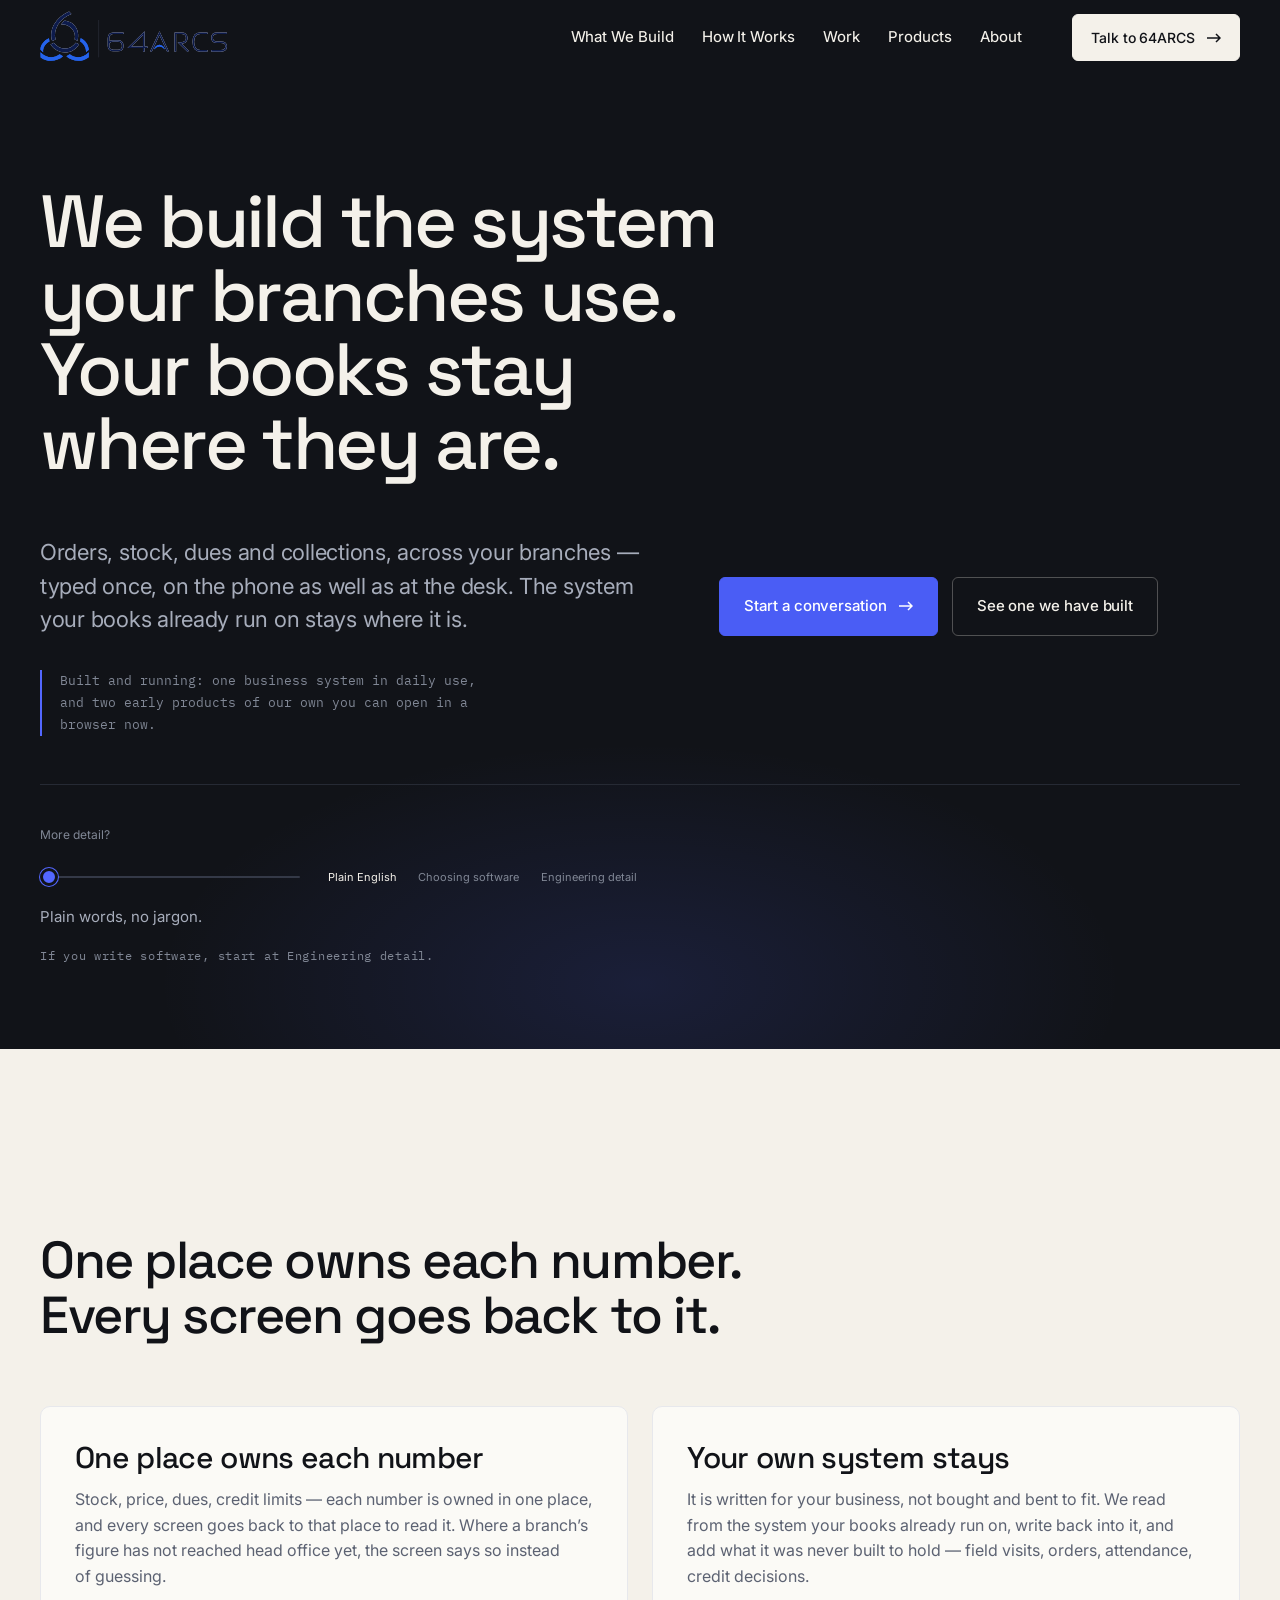
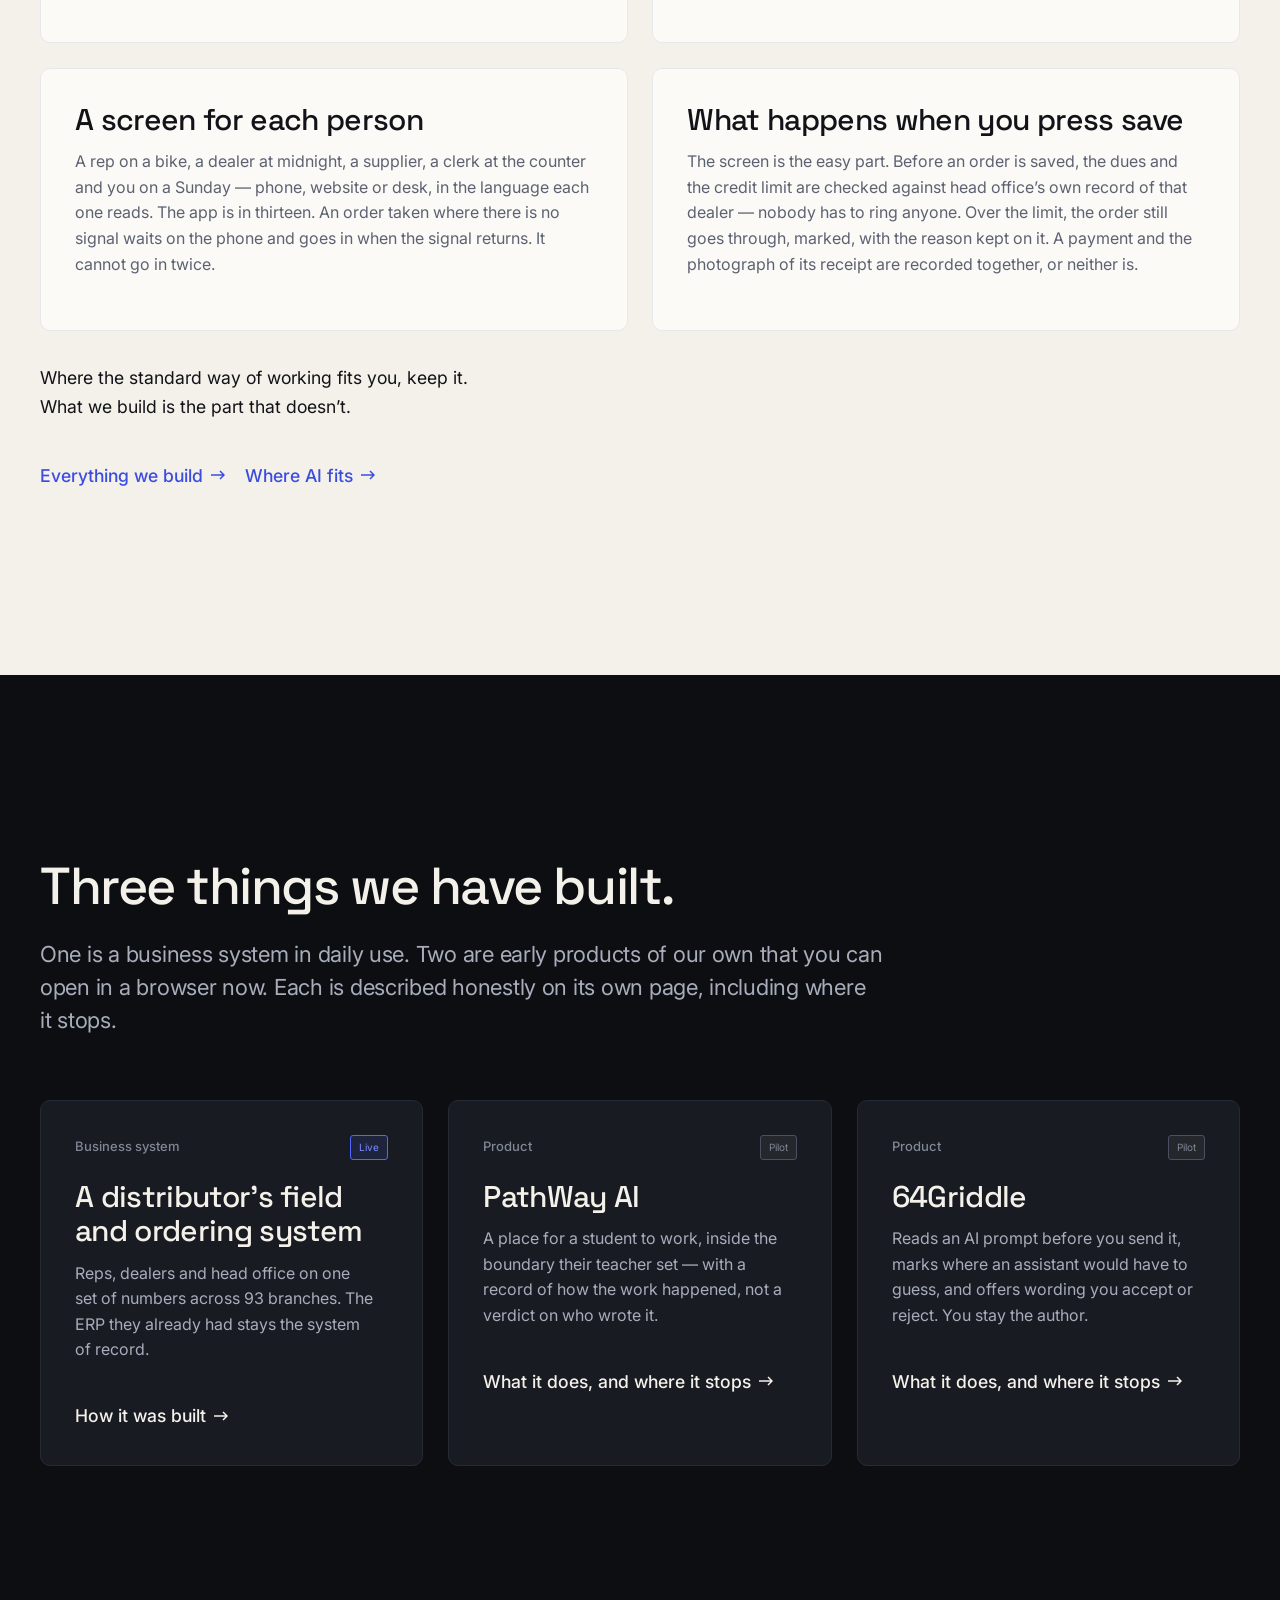
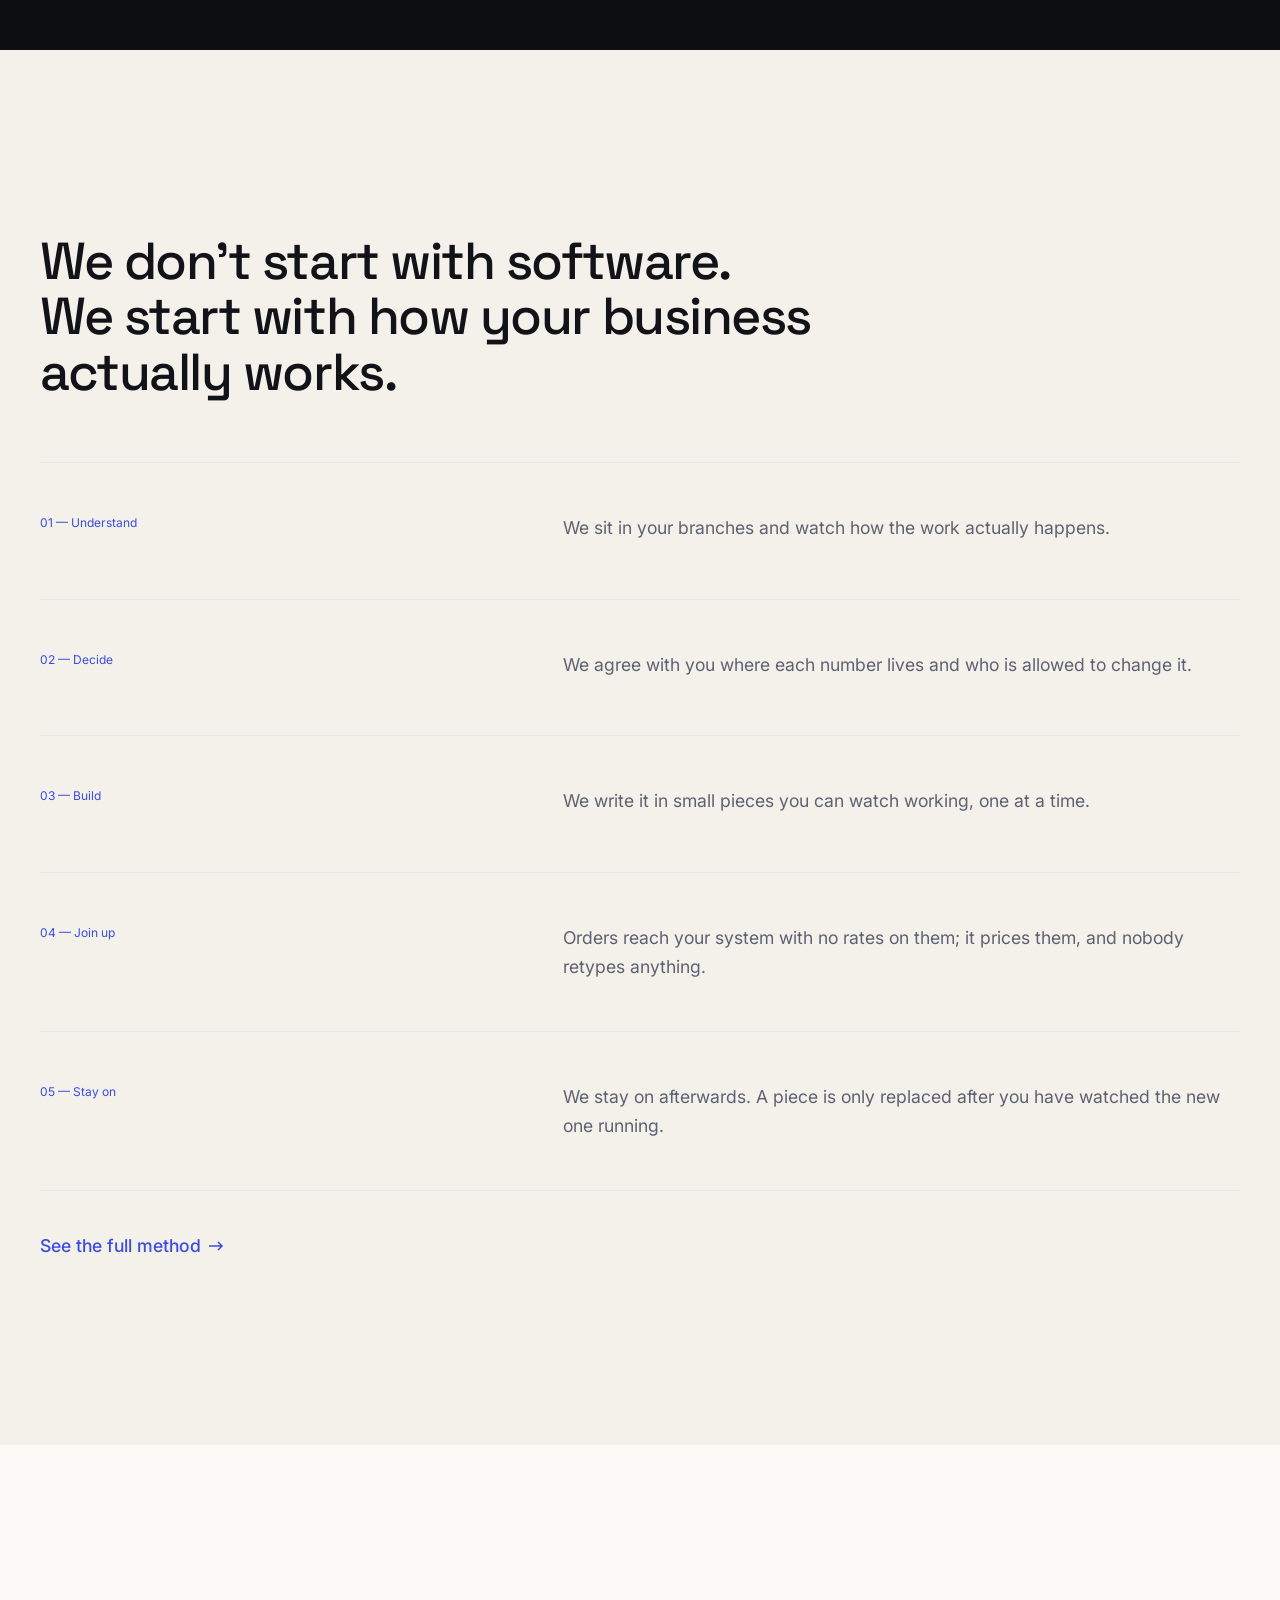
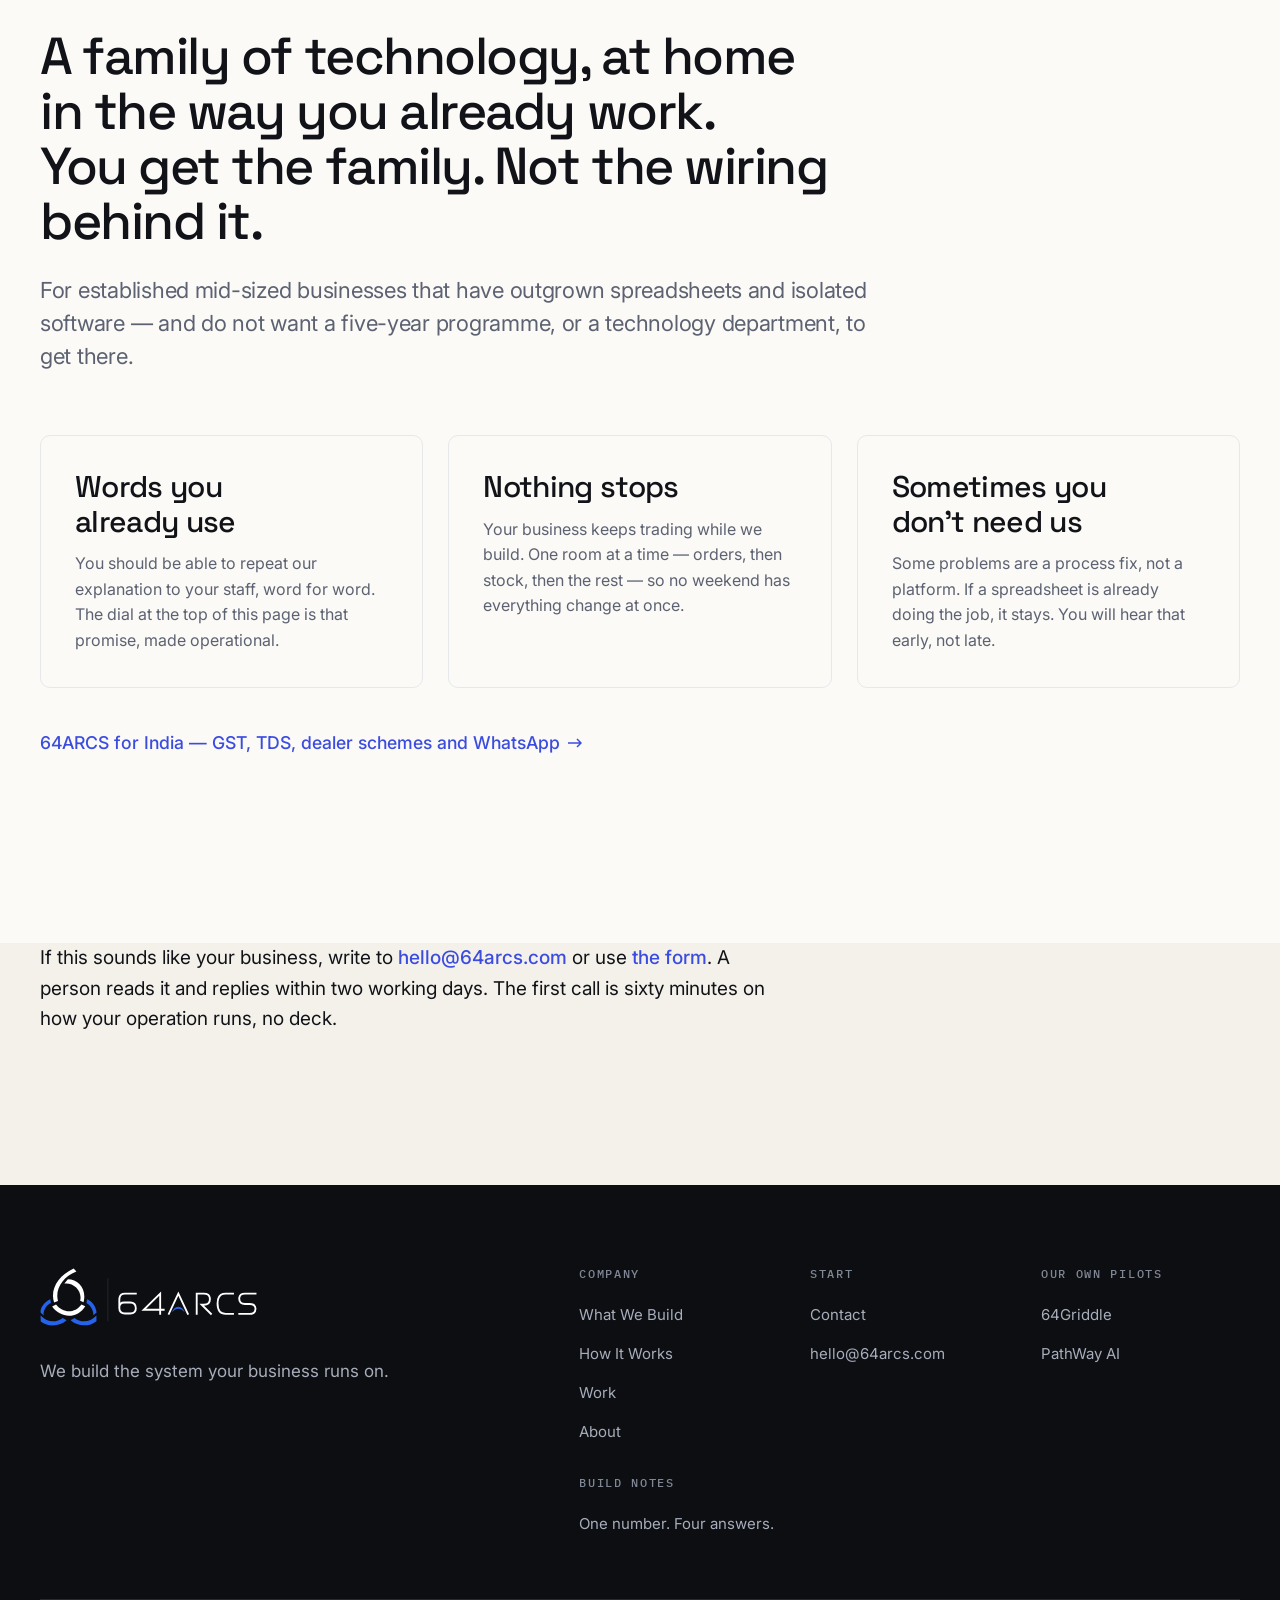
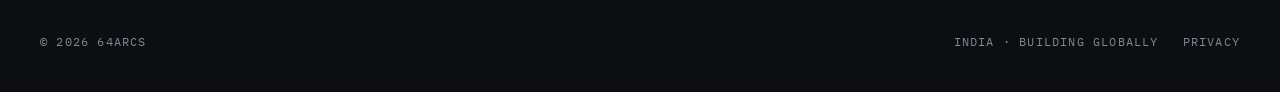
==== commit b5ae2cfb: "Strip the generated-site shell: motion, textures, mono eyebrows, chip strips, the CTA band Five inde" ====
--- a/index.html
+++ b/index.html
@@ -30,16 +30,7 @@
 <script>/* Restore the reader's chosen register before first paint, so a returning
            visitor never sees the wrong one flash past. */
 try{var _l=localStorage.getItem('64arcs:level');if(_l==='1'||_l==='2'||_l==='3'){document.documentElement.setAttribute('data-level',_l);}}catch(e){}</script>
-<noscript><style>
-  /* Without JS the reveal system never runs — show everything immediately. */
-  .reveal, .reveal-l, .reveal-r, .frag, .mega .sub, .mega .mark { opacity: 1 !important; transform: none !important; }
-  .rise > span { transform: none !important; }
-  .rule-draw, .layer-stitch i, .core-drops i, .core-rail, .pmap-bar { transform: none !important; }
-  .draw { stroke-dashoffset: 0 !important; }
-  .flow { display: none; }
-  .hero-eyebrow, .hero-cols, .hero-figure { opacity: 1 !important; transform: none !important; }
-  [data-contact-form] button[type="submit"] { display: none; }
-</style></noscript>
+<noscript><style>[data-contact-form] button[type="submit"] { display: none; }</style></noscript>
 </head>
 <body>
 <a class="skip-link" href="#main">Skip to content</a>
@@ -94,26 +85,25 @@
        ================================================================== -->
   <section class="hero" data-hero>
     <div class="wrap">
-      <p class="hero-eyebrow">Connected business systems</p>
 
       <h1 class="t-hero">
         <span data-lvl="1">
-          <span class="rise" style="--delay:.05s"><span>We build the system</span></span>
-          <span class="rise" style="--delay:.13s"><span>your branches use.</span></span>
-          <span class="rise dim" style="--delay:.24s"><span>Your books stay</span></span>
-          <span class="rise dim" style="--delay:.32s"><span>where they are.</span></span>
+          <span class="line">We build the system</span>
+          <span class="line">your branches use.</span>
+          <span class="line">Your books stay</span>
+          <span class="line">where they are.</span>
         </span>
         <span data-lvl="2">
-          <span class="rise" style="--delay:.05s"><span>One set of numbers</span></span>
-          <span class="rise" style="--delay:.13s"><span>across your branches.</span></span>
-          <span class="rise dim" style="--delay:.24s"><span>Your ERP stays the</span></span>
-          <span class="rise dim" style="--delay:.32s"><span>system of record.</span></span>
+          <span class="line">One set of numbers</span>
+          <span class="line">across your branches.</span>
+          <span class="line">Your ERP stays the</span>
+          <span class="line">system of record.</span>
         </span>
         <span data-lvl="3">
-          <span class="rise" style="--delay:.05s"><span>We build the system</span></span>
-          <span class="rise" style="--delay:.13s"><span>your business runs on.</span></span>
-          <span class="rise dim" style="--delay:.24s"><span>The one everything</span></span>
-          <span class="rise dim" style="--delay:.32s"><span>else has to agree with.</span></span>
+          <span class="line">We build the system</span>
+          <span class="line">your business runs on.</span>
+          <span class="line">The one everything</span>
+          <span class="line">else has to agree with.</span>
         </span>
       </h1>
 
@@ -162,36 +152,32 @@
         <p class="dial-hint">If you write software, start at Engineering detail.</p>
       </div>
 
-      <div class="hero-strip">
-        <span>Field app</span><span>Dealer portal</span><span>Head-office desk</span><span>Your ERP, connected</span>
-      </div>
     </div>
   </section>
 
   <!-- ==================================================================
        02 / WHAT WE DO  — the same four commitments, three registers
        ================================================================== -->
-  <section class="section section--lg s-ivory gridlines">
+  <section class="section section--lg s-ivory">
     <div class="wrap">
       <div class="section-head">
-        <p class="label reveal">What we do</p>
-        <h2 class="t-h2 reveal" data-lvl="1" style="--delay:.08s">
+        <h2 class="t-h2" data-lvl="1">
           One place owns each number.<br>
           <span class="muted">Every screen goes back to it.</span>
         </h2>
-        <h2 class="t-h2 reveal" data-lvl="2" style="--delay:.08s">
+        <h2 class="t-h2" data-lvl="2">
           One place owns each fact.<br>
           <span class="muted">Every screen, and your ERP, agree because of it.</span>
         </h2>
-        <h2 class="t-h2 reveal" data-lvl="3" style="--delay:.08s">
+        <h2 class="t-h2" data-lvl="3">
           One owner per fact.<br>
           <span class="muted">Everything else resolves against it at read time.</span>
         </h2>
       </div>
 
-      <div class="cards cards--wide" data-stagger=".08">
-
-        <div class="card card--hover reveal">
+      <div class="cards cards--wide">
+
+        <div class="card">
           <h3 class="t-h3" data-lvl="1">One place owns each number</h3>
           <h3 class="t-h3" data-lvl="2">One owner for each fact</h3>
           <h3 class="t-h3" data-lvl="3">One owner per fact, resolved at read time</h3>
@@ -207,7 +193,7 @@
             it is as of, and keeps the dormant branches out of cross-branch availability.</p>
         </div>
 
-        <div class="card card--hover reveal">
+        <div class="card">
           <h3 class="t-h3" data-lvl="1">Your own system stays</h3>
           <h3 class="t-h3" data-lvl="2">Your ERP stays the system of record</h3>
           <h3 class="t-h3" data-lvl="3">The system of record stays</h3>
@@ -224,7 +210,7 @@
             there; the priced sales order lives in the branch ERP, as it always has.</p>
         </div>
 
-        <div class="card card--hover reveal">
+        <div class="card">
           <h3 class="t-h3" data-lvl="1">A screen for each person</h3>
           <h3 class="t-h3" data-lvl="2">The interface each role needs</h3>
           <h3 class="t-h3" data-lvl="3">Different apps, one write path</h3>
@@ -243,7 +229,7 @@
             keyed the same way, so it cannot be applied twice there either.</p>
         </div>
 
-        <div class="card card--hover reveal">
+        <div class="card">
           <h3 class="t-h3" data-lvl="1">What happens when you press save</h3>
           <h3 class="t-h3" data-lvl="2">The rules run on the server</h3>
           <h3 class="t-h3" data-lvl="3">The rules live on the server</h3>
@@ -267,13 +253,10 @@
 
       </div>
 
-      <div class="principle reveal" style="margin-top:clamp(2.5rem, 1.5rem + 3vw, 4rem)">
-        <p class="label label--signal">The line we draw</p>
-        <p>Where the standard way of working fits you, keep it.<br>
+      <p class="was-principle">Where the standard way of working fits you, keep it.<br>
            What we build is the part that doesn&rsquo;t.</p>
-      </div>
-
-      <p style="margin-top:2.5rem" class="reveal">
+
+      <p style="margin-top:2.5rem">
         <a class="link" href="what-we-build.html">Everything we build
           <svg class="arw" width="14" height="10" viewBox="0 0 14 10" fill="none" aria-hidden="true"><path d="M9 1l4 4-4 4M13 5H0" stroke="currentColor" stroke-width="1.5"/></svg>
         </a>
@@ -288,20 +271,19 @@
   <!-- ==================================================================
        03 / BUILT AND RUNNING — three things, equal weight
        ================================================================== -->
-  <section class="section section--lg s-carbon-deep blueprint" id="built">
+  <section class="section section--lg s-carbon-deep" id="built">
     <div class="wrap">
       <div class="section-head">
-        <p class="label label--signal reveal">Built and running</p>
-        <h2 class="t-h2 reveal" style="--delay:.08s">Three things we have built.</h2>
-        <p class="lead reveal measure" style="--delay:.14s">
+        <h2 class="t-h2">Three things we have built.</h2>
+        <p class="lead measure">
           One is a business system in daily use. Two are early products of our own that you
           can open in a browser now. Each is described honestly on its own page, including
           where it stops.
         </p>
       </div>
 
-      <div class="cards cards--3" data-stagger=".08">
-        <article class="card card--dark card--hover reveal">
+      <div class="cards cards--3">
+        <article class="card card--dark">
           <div class="built-head">
             <span class="label label--bare">Business system</span>
             <span class="eco-tag">Live</span>
@@ -314,7 +296,7 @@
           </a>
         </article>
 
-        <article class="card card--dark card--hover reveal">
+        <article class="card card--dark">
           <div class="built-head">
             <span class="label label--bare">Product</span>
             <span class="eco-tag eco-tag--pilot">Pilot</span>
@@ -327,7 +309,7 @@
           </a>
         </article>
 
-        <article class="card card--dark card--hover reveal">
+        <article class="card card--dark">
           <div class="built-head">
             <span class="label label--bare">Product</span>
             <span class="eco-tag eco-tag--pilot">Pilot</span>
@@ -349,8 +331,7 @@
   <section class="section section--lg s-ivory">
     <div class="wrap">
       <div class="section-head">
-        <p class="label reveal">Method</p>
-        <h2 class="t-h2 reveal" style="--delay:.08s">
+        <h2 class="t-h2">
           We don&rsquo;t start with software.<br>
           <span class="muted">We start with how your business actually works.</span>
         </h2>
@@ -358,23 +339,23 @@
 
       <div data-lvl="1">
         <div class="steps">
-          <article class="step reveal">
+          <article class="step">
             <div><span class="step-n">01 — Understand</span></div>
             <div class="step-body"><p>We sit in your branches and watch how the work actually happens.</p></div>
           </article>
-          <article class="step reveal">
+          <article class="step">
             <div><span class="step-n">02 — Decide</span></div>
             <div class="step-body"><p>We agree with you where each number lives and who is allowed to change it.</p></div>
           </article>
-          <article class="step reveal">
+          <article class="step">
             <div><span class="step-n">03 — Build</span></div>
             <div class="step-body"><p>We write it in small pieces you can watch working, one at a time.</p></div>
           </article>
-          <article class="step reveal">
+          <article class="step">
             <div><span class="step-n">04 — Join up</span></div>
             <div class="step-body"><p>Orders reach your system with no rates on them; it prices them, and nobody retypes anything.</p></div>
           </article>
-          <article class="step reveal">
+          <article class="step">
             <div><span class="step-n">05 — Stay on</span></div>
             <div class="step-body"><p>We stay on afterwards. A piece is only replaced after you have watched the new one running.</p></div>
           </article>
@@ -383,23 +364,23 @@
 
       <div data-lvl="2">
         <div class="steps">
-          <article class="step reveal">
+          <article class="step">
             <div><span class="step-n">01 — Understand</span></div>
             <div class="step-body"><p>We sit in your branches and map the exceptions and the workarounds, not the org chart.</p></div>
           </article>
-          <article class="step reveal">
+          <article class="step">
             <div><span class="step-n">02 — Architect</span></div>
             <div class="step-body"><p>We agree what each system owns, what gets integrated, and what gets built.</p></div>
           </article>
-          <article class="step reveal">
+          <article class="step">
             <div><span class="step-n">03 — Build</span></div>
             <div class="step-body"><p>In slices you can put in front of a branch &mdash; not a reveal at the end.</p></div>
           </article>
-          <article class="step reveal">
+          <article class="step">
             <div><span class="step-n">04 — Connect</span></div>
             <div class="step-body"><p>Orders write back through your ERP and are priced there, without anyone retyping them.</p></div>
           </article>
-          <article class="step reveal">
+          <article class="step">
             <div><span class="step-n">05 — Evolve</span></div>
             <div class="step-body"><p>We stay on. Any replacement happens a piece at a time, running beside the original.</p></div>
           </article>
@@ -408,30 +389,30 @@
 
       <div data-lvl="3">
         <div class="steps">
-          <article class="step reveal">
+          <article class="step">
             <div><span class="step-n">01 — Understand</span></div>
             <div class="step-body"><p>Sit in the branches; trace every place a fact is contradicted and find out which copy people actually believe.</p></div>
           </article>
-          <article class="step reveal">
+          <article class="step">
             <div><span class="step-n">02 — Architect</span></div>
             <div class="step-body"><p>Agree the owner of each fact, where rules are enforced, and what the write path is.</p></div>
           </article>
-          <article class="step reveal">
+          <article class="step">
             <div><span class="step-n">03 — Build</span></div>
             <div class="step-body"><p>Server first &mdash; rules, transactions, migrations &mdash; then the apps, in shipping slices.</p></div>
           </article>
-          <article class="step reveal">
+          <article class="step">
             <div><span class="step-n">04 — Connect</span></div>
             <div class="step-body"><p>Read the estate; write back through one path, idempotently, priced by the system of record.</p></div>
           </article>
-          <article class="step reveal">
+          <article class="step">
             <div><span class="step-n">05 — Evolve</span></div>
             <div class="step-body"><p>We stay on. Replace only what has earned the switch by running beside the original first.</p></div>
           </article>
         </div>
       </div>
 
-      <p style="margin-top:2.5rem" class="reveal">
+      <p style="margin-top:2.5rem">
         <a class="link" href="how-it-works.html">See the full method
           <svg class="arw" width="14" height="10" viewBox="0 0 14 10" fill="none" aria-hidden="true"><path d="M9 1l4 4-4 4M13 5H0" stroke="currentColor" stroke-width="1.5"/></svg>
         </a>
@@ -445,37 +426,36 @@
   <section class="section section--lg s-raised">
     <div class="wrap">
       <div class="section-head">
-        <p class="label reveal">What it asks of you</p>
-        <h2 class="t-h2 reveal" style="--delay:.08s">
+        <h2 class="t-h2">
           A family of technology, at home in the way you already work.<br>
           <span class="muted">You get the family. Not the wiring behind it.</span>
         </h2>
-        <p class="lead reveal measure" style="--delay:.14s">
+        <p class="lead measure">
           For established mid-sized businesses that have outgrown spreadsheets and isolated
           software &mdash; and do not want a five-year programme, or a technology department, to
           get there.
         </p>
       </div>
 
-      <div class="cards cards--3" data-stagger=".08">
-        <div class="card card--hover reveal">
+      <div class="cards cards--3">
+        <div class="card">
           <h3 class="t-h3">Words you already use</h3>
           <p>You should be able to repeat our explanation to your staff, word for word. The dial at
              the top of this page is that promise, made operational.</p>
         </div>
-        <div class="card card--hover reveal">
+        <div class="card">
           <h3 class="t-h3">Nothing stops</h3>
           <p>Your business keeps trading while we build. One room at a time &mdash; orders, then
              stock, then the rest &mdash; so no weekend has everything change at once.</p>
         </div>
-        <div class="card card--hover reveal">
+        <div class="card">
           <h3 class="t-h3">Sometimes you don&rsquo;t need us</h3>
           <p>Some problems are a process fix, not a platform. If a spreadsheet is already doing the
              job, it stays. You will hear that early, not late.</p>
         </div>
       </div>
 
-      <p class="reveal" style="margin-top:2.5rem">
+      <p  style="margin-top:2.5rem">
         <a class="link" href="what-we-build.html#india">64ARCS for India &mdash; GST, TDS, dealer schemes and WhatsApp
           <svg class="arw" width="14" height="10" viewBox="0 0 14 10" fill="none" aria-hidden="true"><path d="M9 1l4 4-4 4M13 5H0" stroke="currentColor" stroke-width="1.5"/></svg>
         </a>
@@ -486,39 +466,11 @@
   <!-- ==================================================================
        06 / STATEMENT
        ================================================================== -->
-  <section class="mega observe">
-    <div class="wrap">
-      <h2 class="reveal">Build beyond<br>software.</h2>
-      <p class="sub">Build the system your business can grow through.</p>
-      <div class="mark" style="display:flex;justify-content:center">
-        <svg width="44" height="44" viewBox="0 0 32 32" fill="none" aria-hidden="true">
-          <path d="M4.6 30V16.4a11.4 11.4 0 0 1 22.8 0V30" stroke="#F4F1EA" stroke-width="2.2" stroke-linecap="square"/>
-          <circle cx="16" cy="5" r="3.4" fill="#5367FF"/>
-        </svg>
-      </div>
-    </div>
-  </section>
 
   <!-- ==================================================================
        07 / FINAL CTA
        ================================================================== -->
-  <section class="cta blueprint">
-    <div class="wrap">
-      <p class="label label--signal reveal">Begin</p>
-      <h2 class="reveal" style="--delay:.08s">
-        What would your business look like if every screen showed the same number?
-        <span class="lets">Let's map it.</span>
-      </h2>
-      <div class="btn-row reveal" style="--delay:.14s">
-        <a class="btn btn--primary" href="contact.html">
-          Start a conversation
-          <svg class="arw" width="14" height="10" viewBox="0 0 14 10" fill="none" aria-hidden="true"><path d="M9 1l4 4-4 4M13 5H0" stroke="currentColor" stroke-width="1.5"/></svg>
-        </a>
-        <a class="btn btn--ghost-dark" href="work.html">See the systems we build</a>
-      </div>
-      <p class="cta-note reveal">A conversation about your business — not a product demo.</p>
-    </div>
-  </section>
+<section class="section closer-wrap"><div class="wrap"><p class="closer">If this sounds like your business, write to <a class="link" data-mail="text" href="mailto:hello@64arcs.com">hello@64arcs.com</a> or use <a class="link" href="contact.html">the form</a>. A person reads it and replies within two working days. The first call is sixty minutes on how your operation runs, no deck.</p></div></section>
 
 <script type="application/ld+json">
 {"@context":"https://schema.org","@type":"Organization","name":"64ARCS","url":"https://64arcs.com/",
--- a/assets/css/site.css
+++ b/assets/css/site.css
@@ -200,30 +200,11 @@
 .measure-l { max-width: 72ch; }
 
 /* Technical label — the 64-bit nod */
-.label {
-  display: inline-flex;
-  align-items: center;
-  gap: .6em;
-  font-family: var(--font-mono);
-  font-size: var(--t-label);
-  font-weight: 500;
-  letter-spacing: .14em;
-  text-transform: uppercase;
-  color: var(--ink-faint);
-  line-height: 1;
-}
+.label { font-family: var(--font-body); font-size: .8125rem; font-weight: 500; letter-spacing: 0; text-transform: none; color: var(--ink-muted); display: inline-block; margin-bottom: .75rem; }
 .label--signal { color: var(--signal-ink); }
 /* As a standalone eyebrow the label carries its own spacing; inline uses
    (.ai-ask, .principle) override this below. */
 p.label { margin-bottom: 1.5rem; }
-.label::before {
-  content: "";
-  width: 18px;
-  height: 1px;
-  background: currentColor;
-  opacity: .5;
-  flex: none;
-}
 .label--bare::before { display: none; }
 
 .label-index {
@@ -563,42 +544,14 @@
    blue and drops to 2.9:1. */
 .s-carbon .label--signal,
 .s-carbon-deep .label--signal,
-.cta .label--signal,
-.page-hero .label--signal { color: var(--signal-on-dark); }
 .s-carbon .rule, .s-carbon-deep .rule { background: var(--carbon-line); }
 .s-carbon .link, .s-carbon-deep .link { color: var(--ivory); }
 
 /* Blueprint grid backdrop for dark technical sections.
    No overflow:hidden — it would make this the scrollport for any
    position:sticky descendant. The ::before is inset:0 and cannot overflow. */
-.blueprint { position: relative; }
-.blueprint::before {
-  content: "";
-  position: absolute;
-  inset: 0;
-  background-image:
-    linear-gradient(to right, rgba(244,241,234,.045) 1px, transparent 1px),
-    linear-gradient(to bottom, rgba(244,241,234,.045) 1px, transparent 1px);
-  background-size: 72px 72px;
-  -webkit-mask-image: radial-gradient(ellipse 90% 70% at 50% 40%, #000 30%, transparent 100%);
-  mask-image: radial-gradient(ellipse 90% 70% at 50% 40%, #000 30%, transparent 100%);
-  pointer-events: none;
-}
-.blueprint > * { position: relative; z-index: 1; }
 
 /* Light architectural grid — see .blueprint on why there is no overflow:hidden */
-.gridlines { position: relative; }
-.gridlines::before {
-  content: "";
-  position: absolute; inset: 0;
-  background-image:
-    linear-gradient(to right, rgba(17,19,24,.05) 1px, transparent 1px);
-  background-size: calc(100% / 12) 100%;
-  -webkit-mask-image: linear-gradient(to bottom, transparent, #000 12%, #000 88%, transparent);
-  mask-image: linear-gradient(to bottom, transparent, #000 12%, #000 88%, transparent);
-  pointer-events: none;
-}
-.gridlines > * { position: relative; z-index: 1; }
 
 /* ---- Page hero (inner pages) ---- */
 .page-hero {
@@ -621,35 +574,6 @@
 .page-hero .lead { color: var(--ink-inv-muted); margin-top: 2rem; max-width: 60ch; }
 
 /* Breadcrumb-ish page counter */
-.page-meta {
-  display: flex;
-  gap: 1.25rem;
-  align-items: center;
-  font-family: var(--font-mono);
-  font-size: var(--t-label);
-  letter-spacing: .12em;
-  text-transform: uppercase;
-  color: var(--ink-inv-faint);
-  margin-top: 3rem;
-  padding-top: 1.5rem;
-  border-top: 1px solid var(--carbon-line);
-  flex-wrap: wrap;
-}
-.page-meta span { display: inline-flex; align-items: center; gap: .5rem; }
-.page-meta span::before {
-  content: "";
-  width: 5px; height: 5px;
-  background: var(--signal);
-  border-radius: 50%;
-  flex: none;
-}
-.page-meta a {
-  color: var(--ivory);
-  text-decoration: none;
-  border-bottom: 1px solid rgba(244,241,234,.35);
-  transition: border-color .3s var(--ease);
-}
-.page-meta a:hover { border-bottom-color: var(--ivory); }
 
 /* ==========================================================================
    08  CARDS & PRIMITIVES
@@ -668,7 +592,6 @@
   color: var(--ink-inv);
 }
 .card--dark .muted { color: var(--ink-inv-muted); }
-.card--hover:hover { border-color: var(--signal-line); transform: translateY(-3px); }
 .card--flat { background: transparent; }
 
 .card h3, .card .t-h3 { margin-bottom: .75rem; }
@@ -699,21 +622,6 @@
 .cards--4 { grid-template-columns: repeat(auto-fit, minmax(min(100%, 230px), 1fr)); }
 
 /* Pill / chip list */
-.chips { display: flex; flex-wrap: wrap; gap: .5rem; padding: 0; margin: 0; list-style: none; }
-.chip {
-  font-family: var(--font-mono);
-  font-size: .75rem;
-  letter-spacing: .06em;
-  text-transform: uppercase;
-  padding: .45rem .7rem;
-  border: 1px solid var(--soft-grey);
-  border-radius: var(--radius-sm);
-  color: var(--ink-muted);
-  background: var(--ivory-raised);
-  white-space: nowrap;
-}
-.chip--dark { border-color: var(--carbon-line); background: rgba(244,241,234,.03); color: var(--ink-inv-muted); }
-.chip--signal { border-color: var(--signal-line); color: var(--signal-ink); background: var(--signal-soft); }
 
 /* Dot-separated capability line */
 .dotline {
@@ -734,18 +642,6 @@
 }
 
 /* Callout band — the "principle" blocks in the brief */
-.principle {
-  border-left: 2px solid var(--signal);
-  padding: .25rem 0 .25rem clamp(1.25rem, .8rem + 1.4vw, 2rem);
-}
-.principle .label { margin-bottom: 1rem; }
-.principle p {
-  font-family: var(--font-display);
-  font-size: var(--t-h3);
-  line-height: 1.28;
-  letter-spacing: -.02em;
-  font-weight: 500;
-}
 
 /* Two-column list of "outgrown / don't need" */
 .contrast-cols {
@@ -797,10 +693,10 @@
 }
 .figure svg { width: 100%; height: auto; overflow: visible; }
 .figure-cap {
-  font-family: var(--font-mono);
+  font-family: var(--font-body);
   font-size: var(--t-label);
-  letter-spacing: .1em;
-  text-transform: uppercase;
+  letter-spacing: 0;
+  text-transform: none;
   color: var(--ink-faint);
   margin-top: 1.25rem;
   display: flex;
@@ -819,10 +715,10 @@
 .d-node       { fill: var(--carbon-raised); stroke: var(--carbon-line-2); stroke-width: 1; }
 .d-node-light { fill: var(--ivory-raised);  stroke: var(--soft-grey);     stroke-width: 1; }
 .d-label {
-  font-family: var(--font-mono);
+  font-family: var(--font-body);
   font-size: 10px;
-  letter-spacing: .12em;
-  text-transform: uppercase;
+  letter-spacing: 0;
+  text-transform: none;
   fill: var(--ink-inv-muted);
 }
 .d-label-light { fill: var(--ink-muted); }
@@ -840,90 +736,14 @@
 .d-dash  { fill: none; stroke: #B9BDC8; stroke-width: 1; stroke-dasharray: 3 5; }
 
 /* Line-drawing animation driver */
-.draw {
-  stroke-dasharray: var(--len, 1000);
-  stroke-dashoffset: var(--len, 1000);
-}
-.in-view .draw {
-  animation: draw-in 1.5s var(--ease-out) forwards;
-  animation-delay: var(--delay, 0s);
-}
-@keyframes draw-in { to { stroke-dashoffset: 0; } }
 
 /* Node pop-in */
-.pop { opacity: 0; transform: scale(.92); transform-origin: center; transform-box: fill-box; }
-.in-view .pop {
-  animation: pop-in .7s var(--ease-out) forwards;
-  animation-delay: var(--delay, 0s);
-}
-@keyframes pop-in { to { opacity: 1; transform: scale(1); } }
 
 /* Travelling signal — a short dash running the length of a path.
    Length is measured by site.js and written into --len.               */
-.flow {
-  fill: none;
-  stroke: var(--signal);
-  stroke-width: 2;
-  stroke-linecap: round;
-  stroke-dasharray: 5 var(--len, 1000);
-  stroke-dashoffset: 0;
-  opacity: 0;
-}
-.in-view .flow {
-  opacity: 1;
-  animation: flow var(--flow-dur, 3.4s) linear infinite;
-  animation-delay: var(--delay, 1.2s);
-}
-@keyframes flow {
-  from { stroke-dashoffset: 0; }
-  to   { stroke-dashoffset: calc(var(--len, 1000) * -1); }
-}
 
 /* --- Fragmented stack (left panel of the ecosystem comparison) --- */
-.fragment-panel {
-  position: relative;
-  padding: clamp(1.5rem, 1rem + 2vw, 2.5rem);
-  border: 1px solid var(--soft-grey);
-  border-radius: var(--radius);
-  background: var(--ivory-sunken);
-  min-height: 420px;
-  flex: 1;
-  display: flex;
-  align-items: center;
-}
-.fragment-grid {
-  display: grid;
-  grid-template-columns: repeat(3, 1fr);
-  column-gap: .75rem;
-  row-gap: clamp(1.5rem, .5rem + 3vw, 3.25rem);
-  position: relative;
-  z-index: 2;
-  width: 100%;
-}
-.frag {
-  border: 1px solid #D6D8DE;
-  background: #FFF;
-  border-radius: var(--radius-sm);
-  padding: .875rem .75rem;
-  font-family: var(--font-mono);
-  font-size: .6875rem;
-  letter-spacing: .06em;
-  text-transform: uppercase;
-  color: #6E7482;            /* 4.68:1 on the tile's white — these are content labels */
-  text-align: center;
-  line-height: 1.3;
-  opacity: 0;
-  transform: translateY(10px) rotate(var(--rot, 0deg));
-  transition: opacity .5s var(--ease-out), transform .6s var(--ease-out);
-  transition-delay: var(--delay, 0s);
-}
 .in-view .frag { opacity: 1; transform: translateY(0) rotate(var(--rot, 0deg)); }
-.fragment-panel .tangle {
-  position: absolute;
-  inset: 0;
-  z-index: 1;
-  pointer-events: none;
-}
 
 /* Ordered architecture (right panel) */
 .order-panel {
@@ -955,7 +775,6 @@
 .layer + .layer { border-top: 0; }
 .layer:first-child { border-radius: var(--radius) var(--radius) 0 0; }
 .layer:last-child  { border-radius: 0 0 var(--radius) var(--radius); }
-.layer:hover { background: rgba(83,103,255,.06); border-color: var(--signal-line); }
 .layer-name {
   font-family: var(--font-mono);
   font-size: .8125rem;
@@ -1077,21 +896,6 @@
   letter-spacing: -.02em;
   color: var(--ivory);
 }
-.ai-replay {
-  background: none;
-  border: 0;
-  color: var(--signal-on-dark);
-  font-family: var(--font-mono);
-  font-size: .6875rem;
-  letter-spacing: .12em;
-  text-transform: uppercase;
-  cursor: pointer;
-  padding: .5rem;
-  margin-left: auto;
-  flex: none;
-  align-self: center;
-}
-.ai-replay:hover { text-decoration: underline; }
 
 /* --- Process steps --- */
 .steps { counter-reset: step; }
@@ -1105,9 +909,9 @@
 }
 .step:last-child { border-bottom: 1px solid var(--soft-grey); }
 .step-n {
-  font-family: var(--font-mono);
+  font-family: var(--font-body);
   font-size: var(--t-label);
-  letter-spacing: .14em;
+  letter-spacing: 0;
   color: var(--signal-ink);
   margin-bottom: 1rem;
   display: block;
@@ -1160,16 +964,6 @@
   position: relative;
 }
 .fam:hover { background: #fff; }
-.fam::before {
-  content: "";
-  position: absolute;
-  left: 0; top: 0; bottom: 0;
-  width: 2px;
-  background: var(--signal);
-  transform: scaleY(0);
-  transform-origin: top;
-  transition: transform .5s var(--ease-out);
-}
 .fam:hover::before { transform: scaleY(1); }
 .fam-key .t-h3 { margin-bottom: .5rem; }
 .fam-key .k {
@@ -1204,93 +998,19 @@
 .outcome p { color: var(--ink-inv-muted); font-size: 1rem; margin: 0; }
 
 /* --- Full-screen statement --- */
-.mega {
-  min-height: 92vh;
-  display: grid;
-  place-items: center;
-  text-align: center;
-  background: var(--carbon);
-  color: var(--ivory);
-  padding-block: var(--section-y);
-}
-.mega h2 {
-  font-size: clamp(2.5rem, 1.1rem + 6vw, 6.25rem);
-  line-height: .98;
-  letter-spacing: -.045em;
-  font-weight: 500;
-}
-.mega .sub {
-  font-size: var(--t-lead);
-  color: var(--ink-inv-muted);
-  margin-top: 2.5rem;
-  opacity: 0;
-  transform: translateY(14px);
-  transition: opacity .9s var(--ease) .35s, transform .9s var(--ease-out) .35s;
-}
-.mega .mark {
-  margin-top: 3.5rem;
-  opacity: 0;
-  transform: translateY(14px);
-  transition: opacity .9s var(--ease) .6s, transform .9s var(--ease-out) .6s;
-}
-.mega.in-view .sub, .mega.in-view .mark { opacity: 1; transform: none; }
 
 /* --- Final CTA --- */
-.cta {
-  background: var(--carbon);
-  color: var(--ivory);
-  padding-block: var(--section-y-lg);
-  position: relative;
-  overflow: hidden;
-}
-.cta h2 { font-size: var(--t-h1); max-width: 20ch; }
-.cta .lets { color: var(--signal); }
-.cta .btn-row { margin-top: 3rem; }
-.cta-note {
-  margin-top: 2.5rem;
-  font-family: var(--font-mono);
-  font-size: var(--t-label);
-  letter-spacing: .1em;
-  text-transform: uppercase;
-  color: var(--ink-inv-faint);
-}
 
 /* ==========================================================================
    10  MOTION / REVEAL
    ========================================================================== */
 
-.reveal {
-  opacity: 0;
-  transform: translateY(22px);
-  transition: opacity .85s var(--ease), transform .85s var(--ease-out);
-  transition-delay: var(--delay, 0s);
-  will-change: opacity, transform;
-}
-.reveal.in-view { opacity: 1; transform: none; }
-
-.reveal-l { opacity: 0; transform: translateX(-24px); transition: opacity .85s var(--ease), transform .85s var(--ease-out); transition-delay: var(--delay, 0s); }
-.reveal-r { opacity: 0; transform: translateX(24px);  transition: opacity .85s var(--ease), transform .85s var(--ease-out); transition-delay: var(--delay, 0s); }
-.reveal-l.in-view, .reveal-r.in-view { opacity: 1; transform: none; }
+
 
 /* Line that draws itself horizontally */
-.rule-draw { transform: scaleX(0); transform-origin: left; transition: transform 1.1s var(--ease-out); transition-delay: var(--delay, 0s); }
-.rule-draw.in-view { transform: scaleX(1); }
 
 /* Words that stagger up (hero headline).
    The mask needs headroom for descenders, hence the padding/margin pair. */
-.rise {
-  display: block;
-  overflow: hidden;
-  padding-bottom: .14em;
-  margin-bottom: -.14em;
-}
-.rise > span {
-  display: block;
-  transform: translateY(105%);
-  transition: transform 1.05s var(--ease-out);
-  transition-delay: var(--delay, 0s);
-}
-.is-ready .rise > span { transform: none; }
 
 @media (prefers-reduced-motion: reduce) {
   html { scroll-behavior: auto; }
@@ -1515,9 +1235,7 @@
   text-transform: uppercase;
   color: var(--signal-on-dark);
   margin: 0 0 clamp(1.75rem, 1rem + 2vw, 3rem);
-  opacity: 0;
-  transition: opacity .8s var(--ease);
-}
+  }
 .is-ready .hero-eyebrow { opacity: 1; }
 
 .hero h1 { max-width: 18ch; }
@@ -1529,65 +1247,21 @@
   gap: clamp(1.75rem, 1rem + 3vw, 4rem);
   align-items: end;
   margin-top: clamp(2.25rem, 1.5rem + 2.5vw, 3.75rem);
-  opacity: 0;
-  transform: translateY(16px);
-  transition: opacity .9s var(--ease) .45s, transform .9s var(--ease-out) .45s;
+  
 }
 .is-ready .hero-cols { opacity: 1; transform: none; }
 .hero-cols .lead { color: var(--ink-inv-muted); max-width: 52ch; margin: 0; }
 
-.hero-figure {
-  margin-top: clamp(2.5rem, 1.5rem + 4vw, 5rem);
-  opacity: 0;
-  transition: opacity 1s var(--ease) .7s;
-}
 .is-ready .hero-figure { opacity: 1; }
-.hero-figure svg { width: 100%; height: auto; overflow: visible; }
-
-.hero-caption {
-  font-family: var(--font-mono);
-  font-size: var(--t-label);
-  letter-spacing: .14em;
-  text-transform: uppercase;
-  color: var(--ink-inv-muted);
-  text-align: center;
-  margin: clamp(1.5rem, 1rem + 1.5vw, 2.25rem) 0 0;
-}
-.hero-caption b { color: var(--signal-on-dark); font-weight: 500; }
-
-.hero-strip {
-  margin-top: clamp(2.5rem, 1.5rem + 3vw, 4.5rem);
-  padding-top: 1.5rem;
-  border-top: 1px solid var(--carbon-line);
-  display: flex;
-  flex-wrap: wrap;
-  gap: .5rem 1.5rem;
-  font-family: var(--font-mono);
-  font-size: var(--t-label);
-  letter-spacing: .14em;
-  text-transform: uppercase;
-  color: var(--ink-inv-faint);
-}
-.hero-strip span { display: inline-flex; align-items: center; gap: 1.5rem; }
-.hero-strip span::after { content: "·"; opacity: .45; }
-.hero-strip span:last-child::after { content: ""; }
+
+
 
 @media (max-width: 900px) {
   .hero-cols { grid-template-columns: 1fr; align-items: start; }
 }
 
 /* ---- Fragmented stack overlay (messy connections) ---- */
-.tangle path { stroke: #C2C6CF; stroke-width: 1; fill: none; stroke-dasharray: 4 6; }
-.tangle .x { stroke: #CDD1D9; }
-
-.frag-legend {
-  margin-top: 1.5rem;
-  font-family: var(--font-mono);
-  font-size: var(--t-label);
-  letter-spacing: .1em;
-  text-transform: uppercase;
-  color: var(--ink-faint);
-}
+
 
 .compare {
   display: grid;
@@ -1779,10 +1453,10 @@
   gap: .625rem;
   padding: .75rem 1rem;
   border-bottom: 1px solid var(--carbon-line);
-  font-family: var(--font-mono);
+  font-family: var(--font-body);
   font-size: .625rem;
-  letter-spacing: .14em;
-  text-transform: uppercase;
+  letter-spacing: 0;
+  text-transform: none;
   color: var(--ink-inv-faint);
 }
 .artefact-bar::before {
@@ -2033,10 +1707,10 @@
   color: var(--ivory);
 }
 .eco-tag {
-  font-family: var(--font-mono);
+  font-family: var(--font-body);
   font-size: .625rem;
-  letter-spacing: .12em;
-  text-transform: uppercase;
+  letter-spacing: 0;
+  text-transform: none;
   padding: .2rem .5rem;
   border-radius: 3px;
   border: 1px solid var(--signal);
@@ -2136,10 +1810,10 @@
   margin-top: clamp(2rem, 1.4rem + 2vw, 3rem);
 }
 .dial-q {
-  font-family: var(--font-mono);
+  font-family: var(--font-body);
   font-size: var(--t-label);
-  letter-spacing: .14em;
-  text-transform: uppercase;
+  letter-spacing: 0;
+  text-transform: none;
   color: var(--ink-inv-faint);
   margin-bottom: 1.25rem;
 }
@@ -2187,10 +1861,10 @@
   display: flex;
   gap: clamp(.75rem, .4rem + 1.2vw, 1.75rem);
   flex-wrap: wrap;
-  font-family: var(--font-mono);
+  font-family: var(--font-body);
   font-size: .6875rem;
-  letter-spacing: .1em;
-  text-transform: uppercase;
+  letter-spacing: 0;
+  text-transform: none;
 }
 .dial-stops span { color: var(--ink-inv-faint); transition: color .3s var(--ease); }
 html[data-level="1"] .dial-stops span:nth-child(1),
@@ -2406,25 +2080,6 @@
    the right. The bounds panel is deliberately given the same weight as the
    pitch — these products are early, and the limits are part of the description
    rather than a disclaimer appended to it. */
-.pilot-strip {
-  display: flex;
-  flex-wrap: wrap;
-  gap: clamp(.75rem, .4rem + 1.4vw, 2rem);
-  margin-top: clamp(1.75rem, 1.2rem + 1.6vw, 2.5rem);
-  font-family: var(--font-mono);
-  font-size: .75rem;
-  letter-spacing: .12em;
-  text-transform: uppercase;
-  color: var(--ink-inv-faint);
-}
-.pilot-strip span { position: relative; padding-left: 1rem; }
-.pilot-strip span::before {
-  content: "";
-  position: absolute; left: 0; top: .45em;
-  width: 5px; height: 5px;
-  border: 1px solid var(--signal);
-  transform: rotate(45deg);
-}
 
 .pilot {
   display: grid;
@@ -2513,3 +2168,12 @@
 .built-head .label { margin: 0; color: var(--ink-inv-faint); }
 .card--dark h3 { color: var(--ink-inv); }
 .card--dark .link { display: inline-flex; margin-top: 1.25rem; }
+
+/* ---- de-vibe pass: single-colour headings, plain hero lines, plain closer ---- */
+h1 .muted, h2 .muted, .t-hero .muted, .t-h1 .muted, .t-h2 .muted { color: inherit; }
+.t-hero .line { display: block; }
+.was-principle { max-width: 62ch; margin-top: 2rem; }
+.closer-wrap { padding-top: 0; }
+.closer { max-width: 62ch; font-size: clamp(1.0625rem, 1rem + .3vw, 1.1875rem); line-height: 1.6; color: var(--ink); }
+.card { transition: none; }
+.chip { display: inline-block; font-family: var(--font-body); font-size: .8125rem; font-weight: 500; letter-spacing: 0; text-transform: none; padding: .15rem .55rem; border: 1px solid var(--soft-grey); border-radius: 3px; color: var(--ink-muted); }
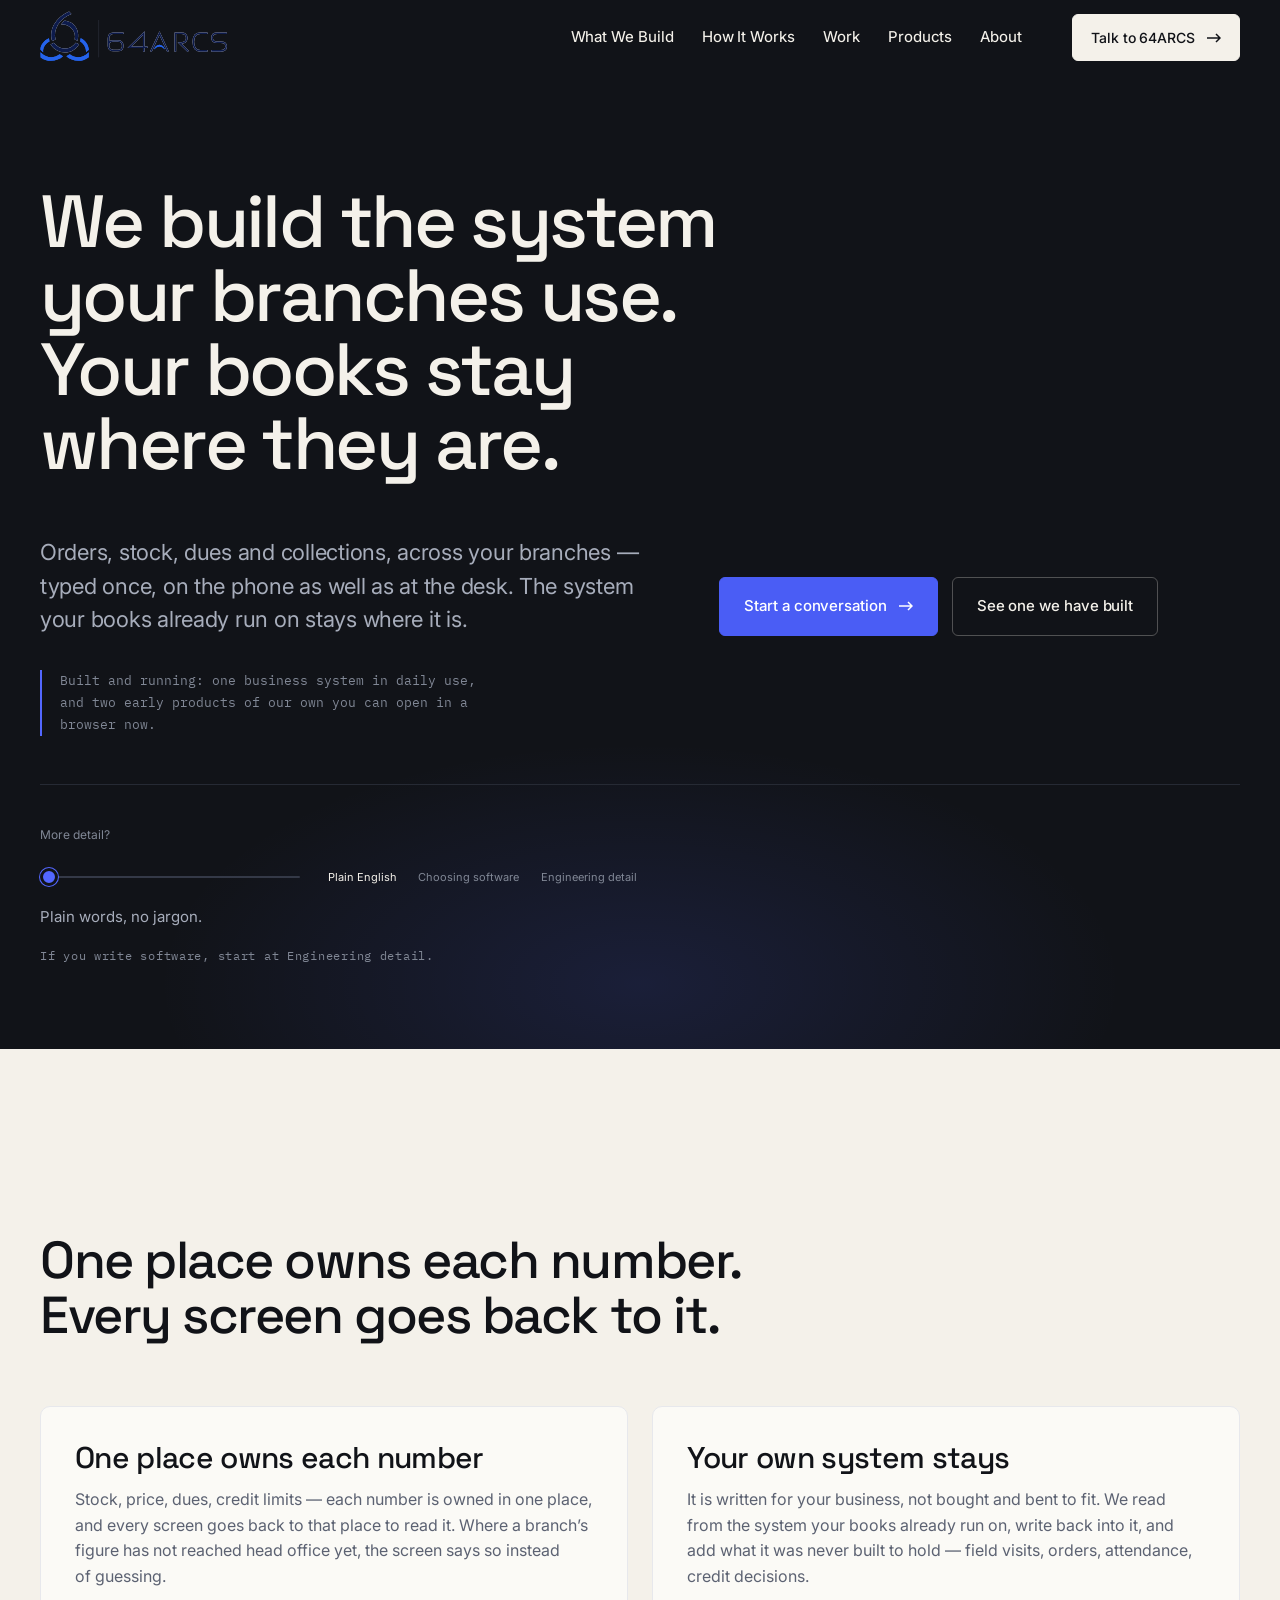
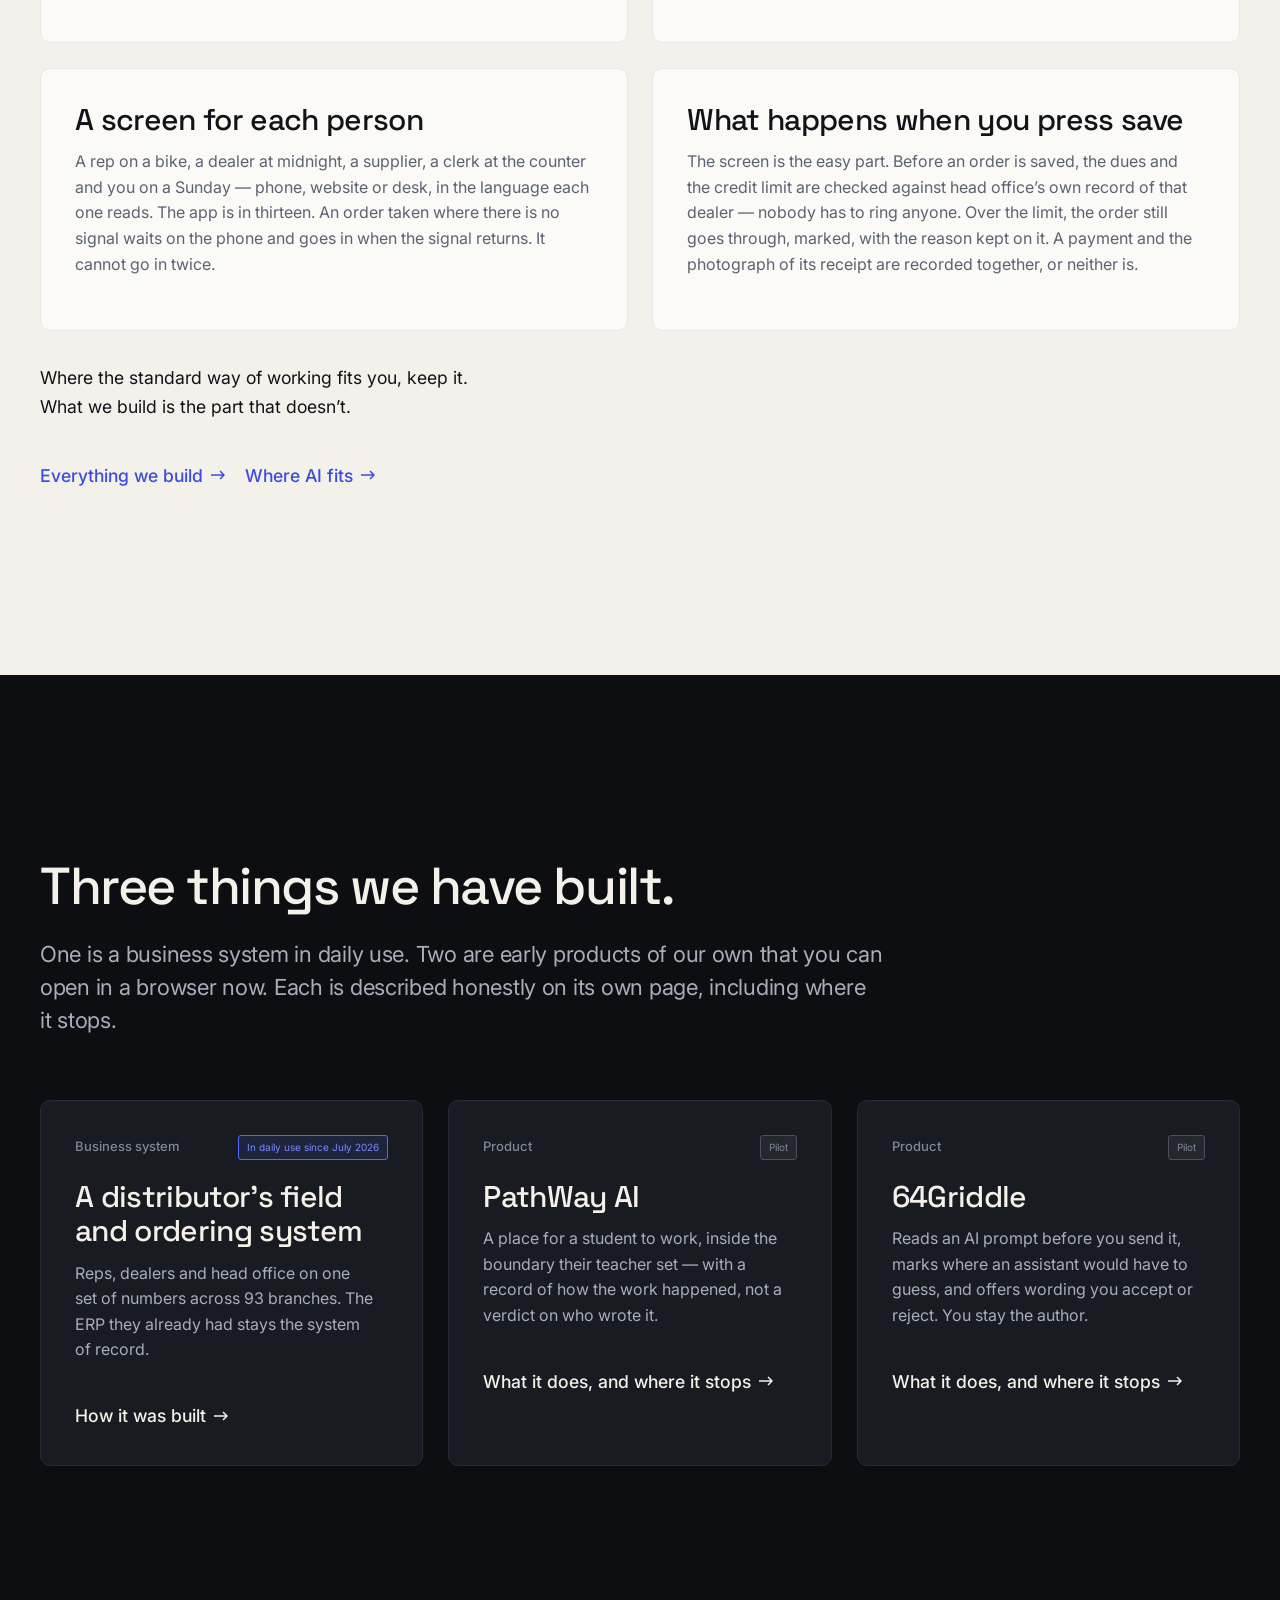
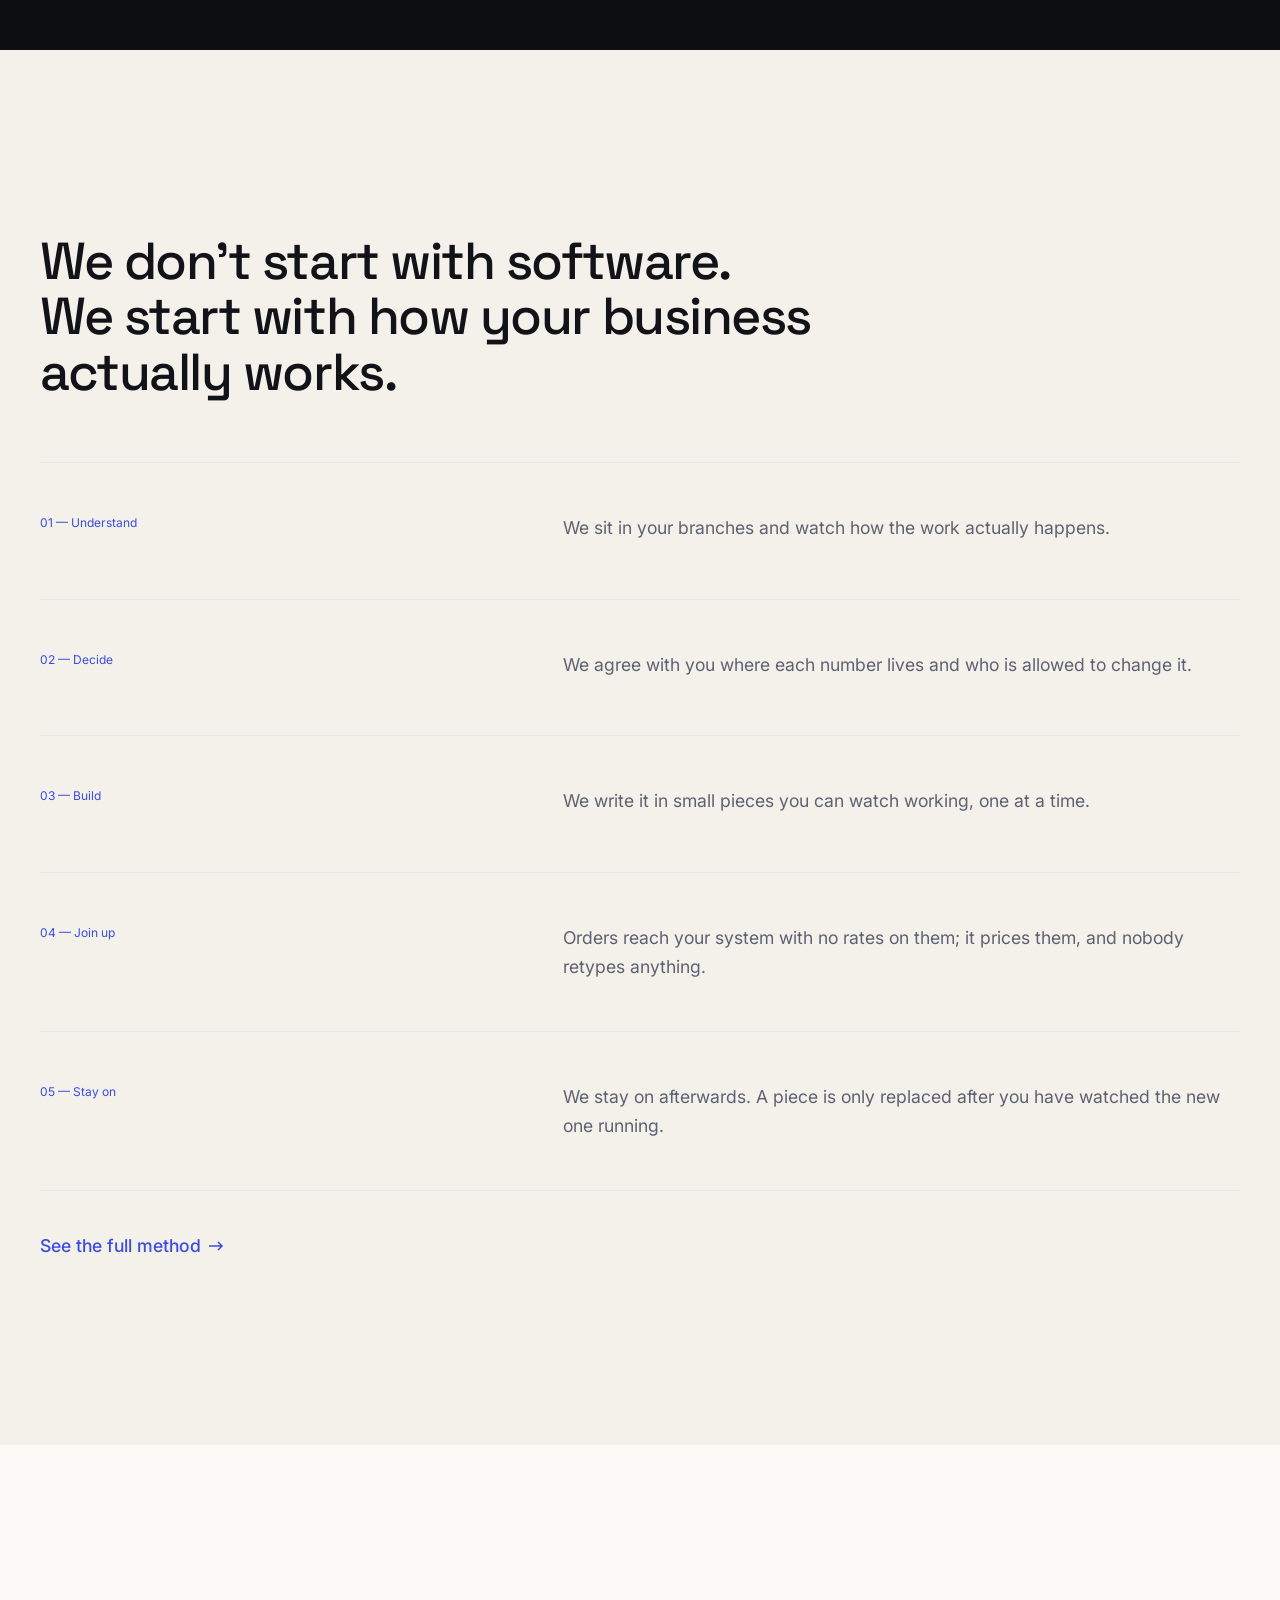
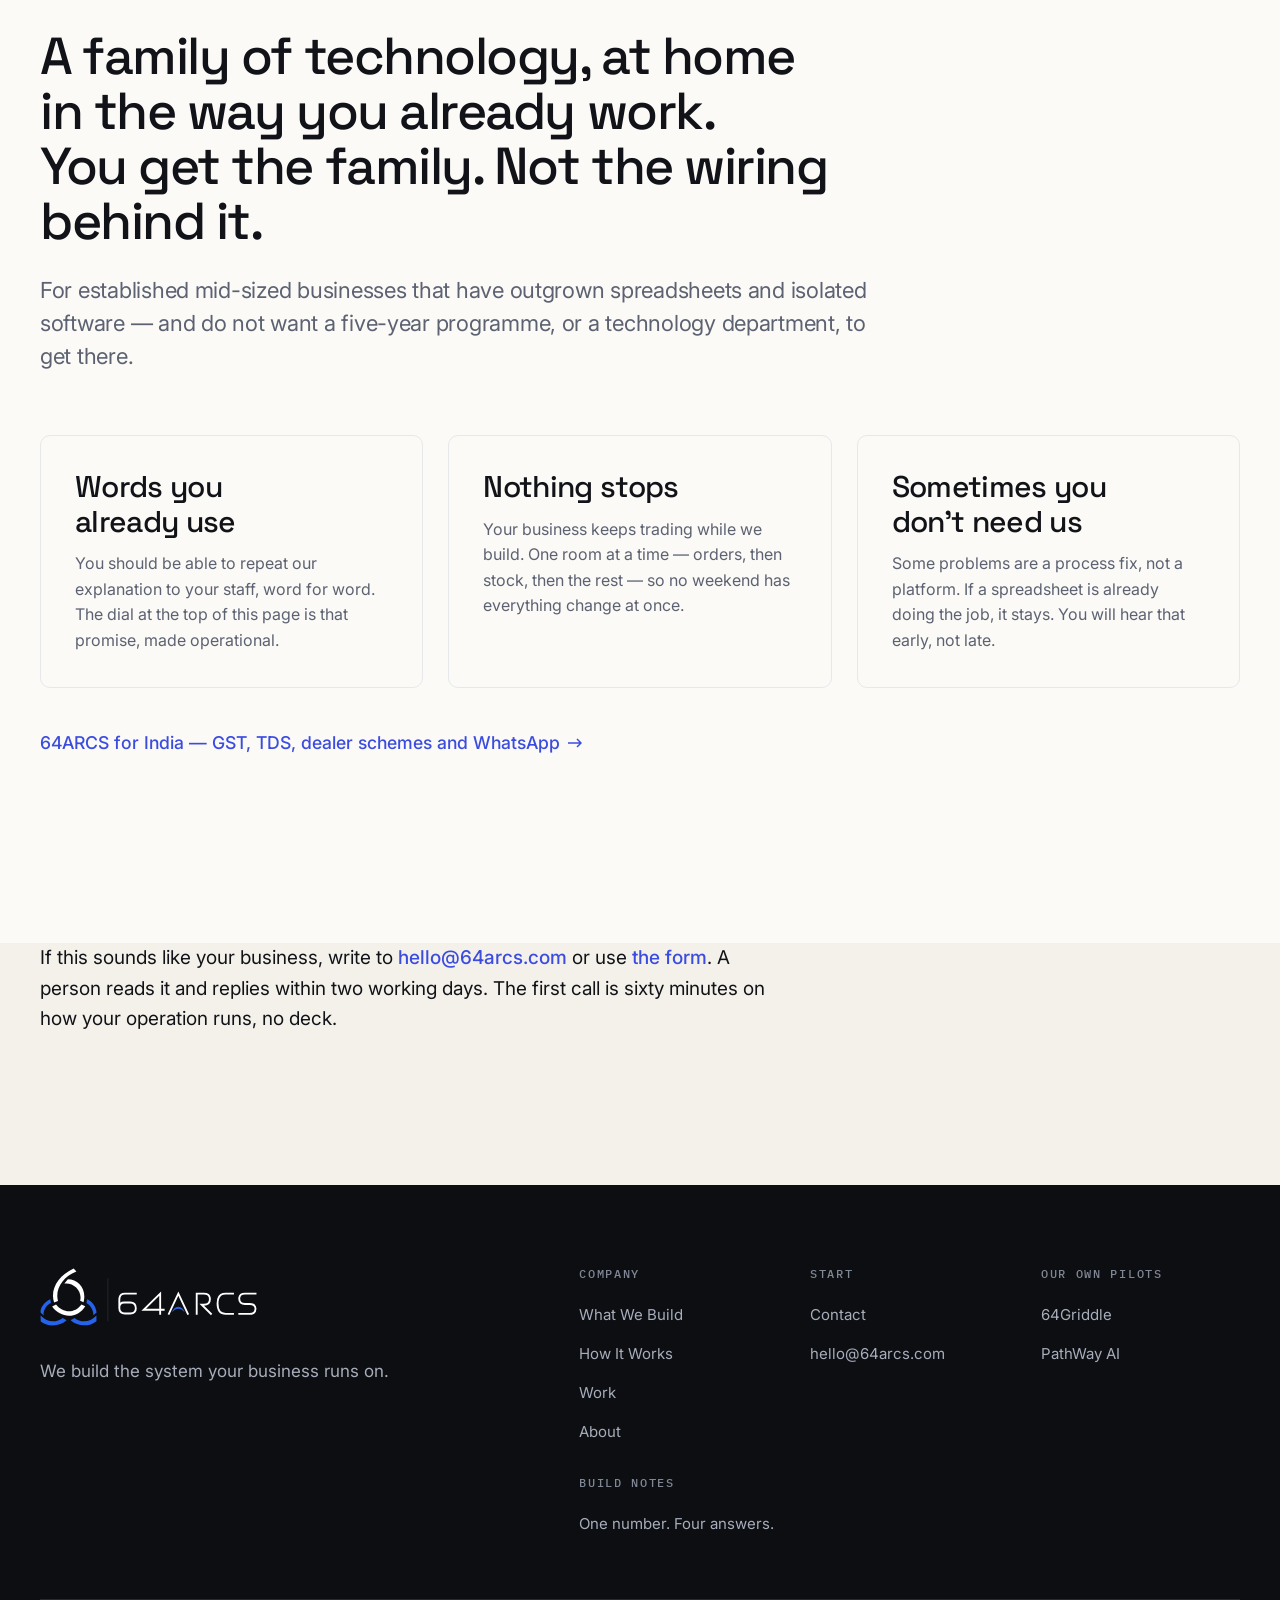
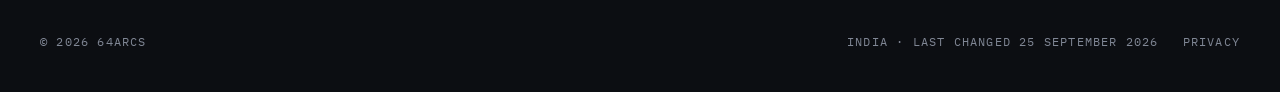
==== commit 02773837: "Show the real things, and date the site Every reviewer counted the same absence: not one photograph," ====
--- a/index.html
+++ b/index.html
@@ -286,7 +286,7 @@
         <article class="card card--dark">
           <div class="built-head">
             <span class="label label--bare">Business system</span>
-            <span class="eco-tag">Live</span>
+            <span class="eco-tag">In daily use since July 2026</span>
           </div>
           <h3 class="t-h3">A distributor&rsquo;s field and ordering system</h3>
           <p>Reps, dealers and head office on one set of numbers across 93 branches. The ERP
@@ -530,7 +530,7 @@
     <div class="footer-bottom">
       <span>&copy; <span data-year>2026</span> 64ARCS</span>
       <div class="set">
-        <span>India &middot; Building globally</span>
+        <span>India &middot; <a href="notes.html">Last changed 25 September 2026</a></span>
         <a href="privacy.html">Privacy</a>
       </div>
     </div>
--- a/assets/css/site.css
+++ b/assets/css/site.css
@@ -2107,14 +2107,7 @@
   border-radius: var(--radius);
   padding: clamp(.75rem, .5rem + 1vw, 1.25rem);
 }
-.pilot-figure figcaption {
-  margin-top: .875rem;
-  font-family: var(--font-mono);
-  font-size: var(--t-label);
-  letter-spacing: .08em;
-  text-transform: uppercase;
-  color: var(--ink-faint);
-}
+.pilot-figure figcaption { margin-top: .75rem; font-size: .9375rem; line-height: 1.5; color: var(--ink-muted); }
 
 .pilot-bounds {
   background: var(--carbon);
@@ -2177,3 +2170,12 @@
 .closer { max-width: 62ch; font-size: clamp(1.0625rem, 1rem + .3vw, 1.1875rem); line-height: 1.6; color: var(--ink); }
 .card { transition: none; }
 .chip { display: inline-block; font-family: var(--font-body); font-size: .8125rem; font-weight: 500; letter-spacing: 0; text-transform: none; padding: .15rem .55rem; border: 1px solid var(--soft-grey); border-radius: 3px; color: var(--ink-muted); }
+
+/* ---- real screenshots: a plain border, no chrome, no bezel ---- */
+.pilot-figure img { display: block; width: 100%; height: auto; border: 1px solid var(--soft-grey); border-radius: var(--radius); background: #fff; }
+.pilot-figure--phone { max-width: 340px; margin-top: clamp(1.5rem, 1rem + 1.4vw, 2.25rem); }
+
+/* ---- Notes: a dated list, nothing else ---- */
+.notes { max-width: 68ch; margin: 1.5rem 0 0; }
+.notes dt { font-weight: 600; margin-top: 1.5rem; }
+.notes dd { margin: .35rem 0 0; color: var(--ink-muted); line-height: 1.6; }
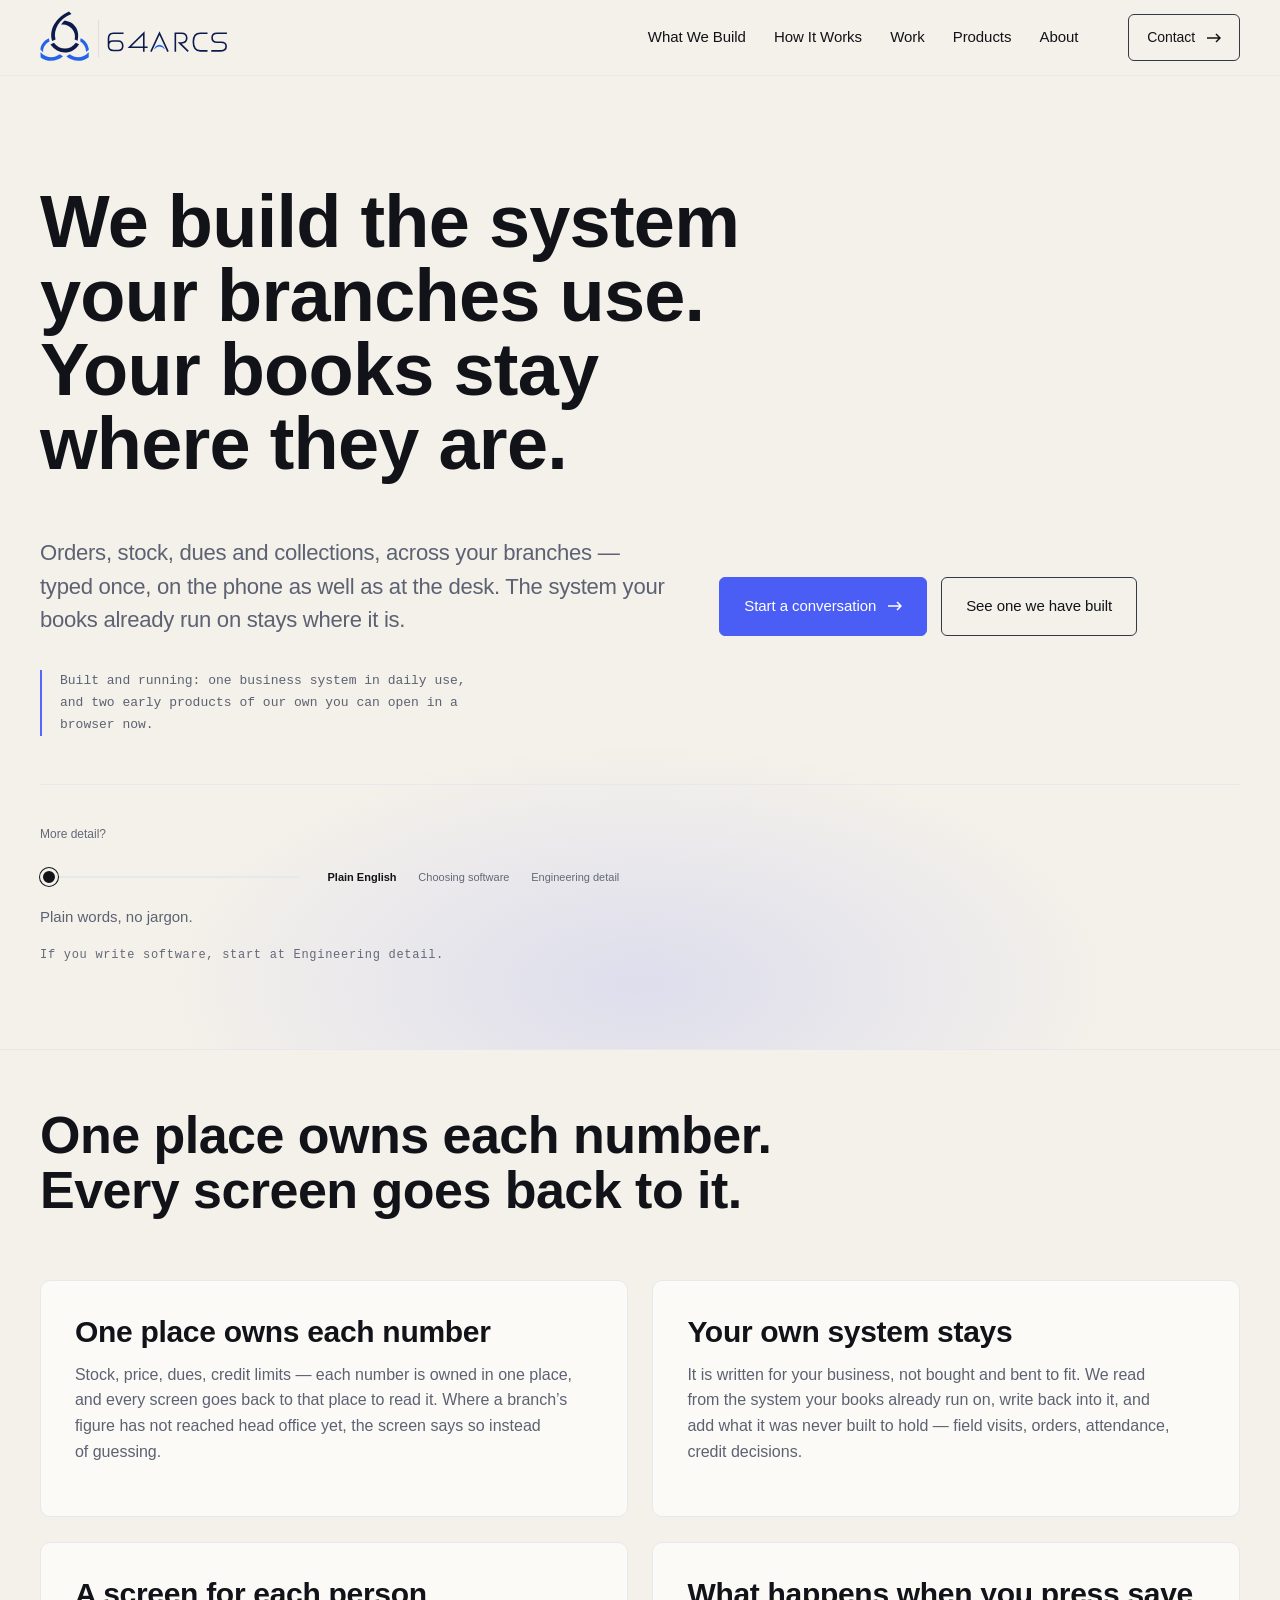
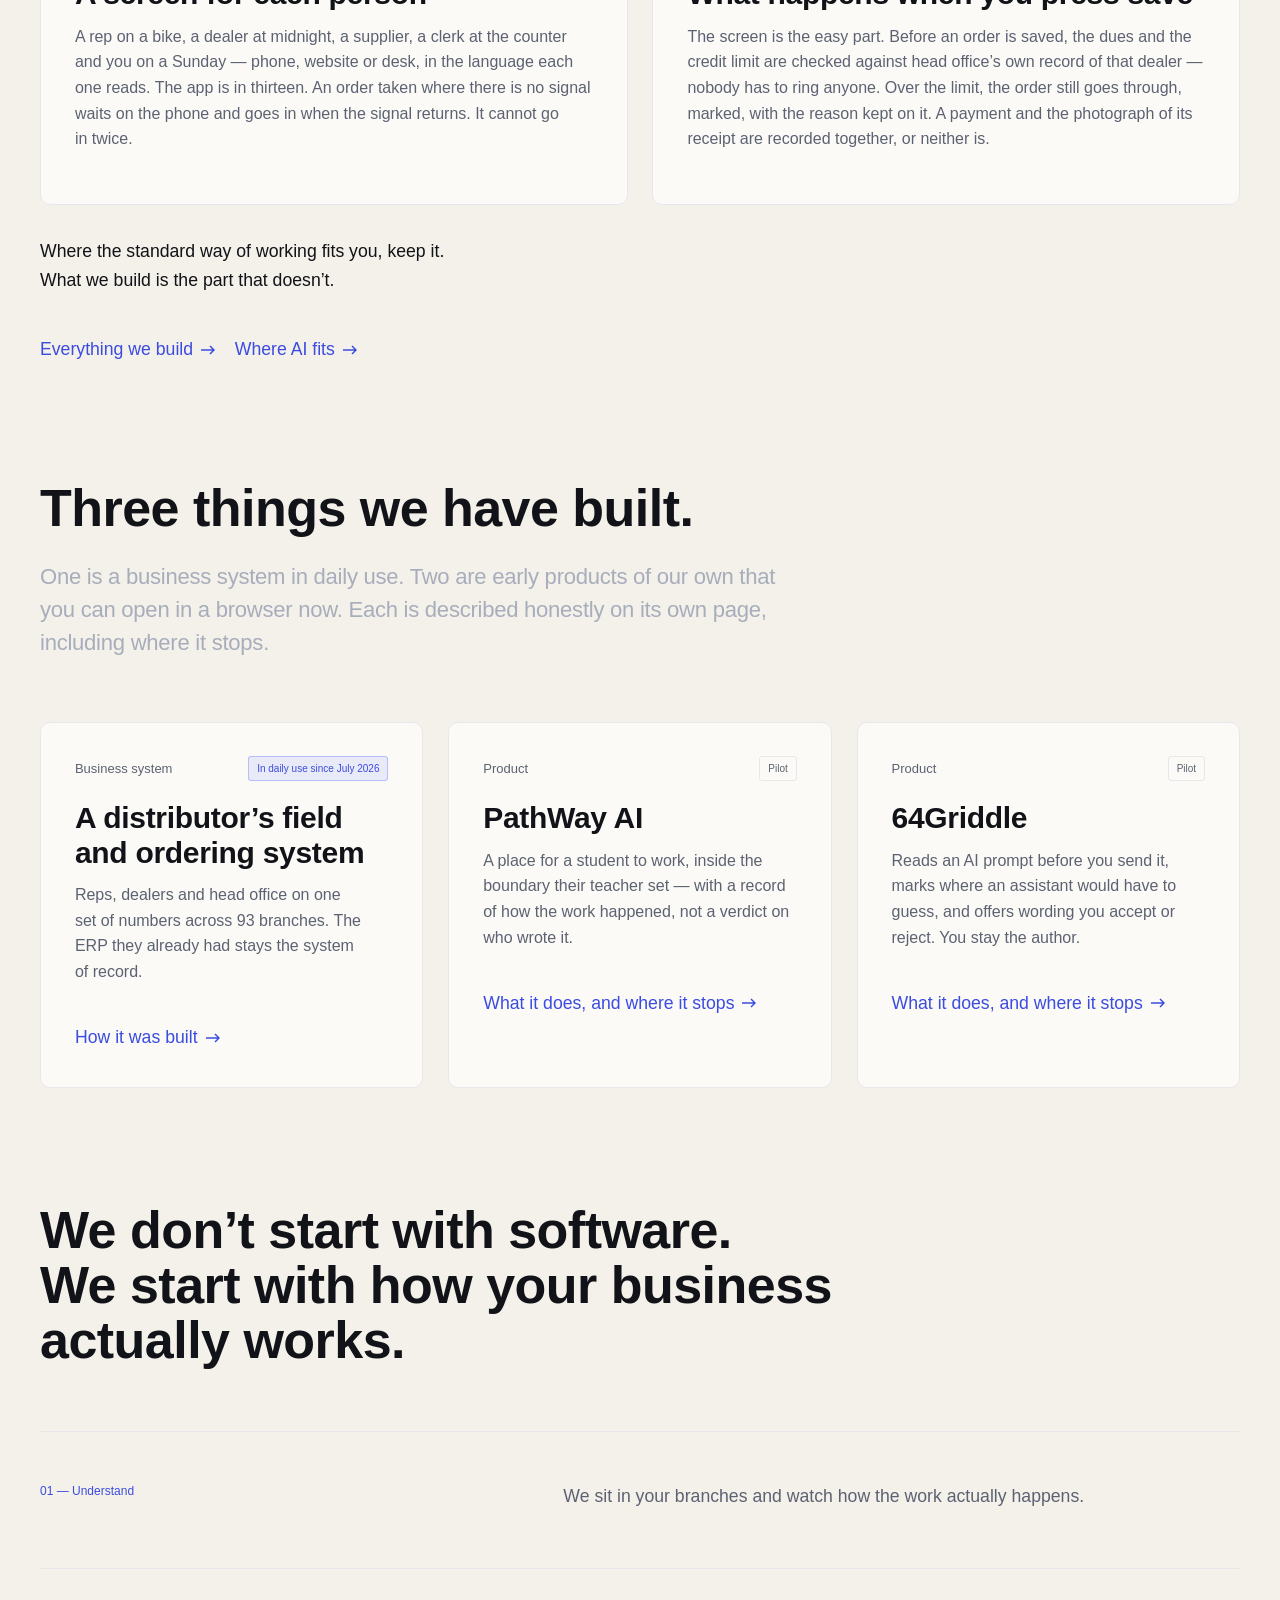
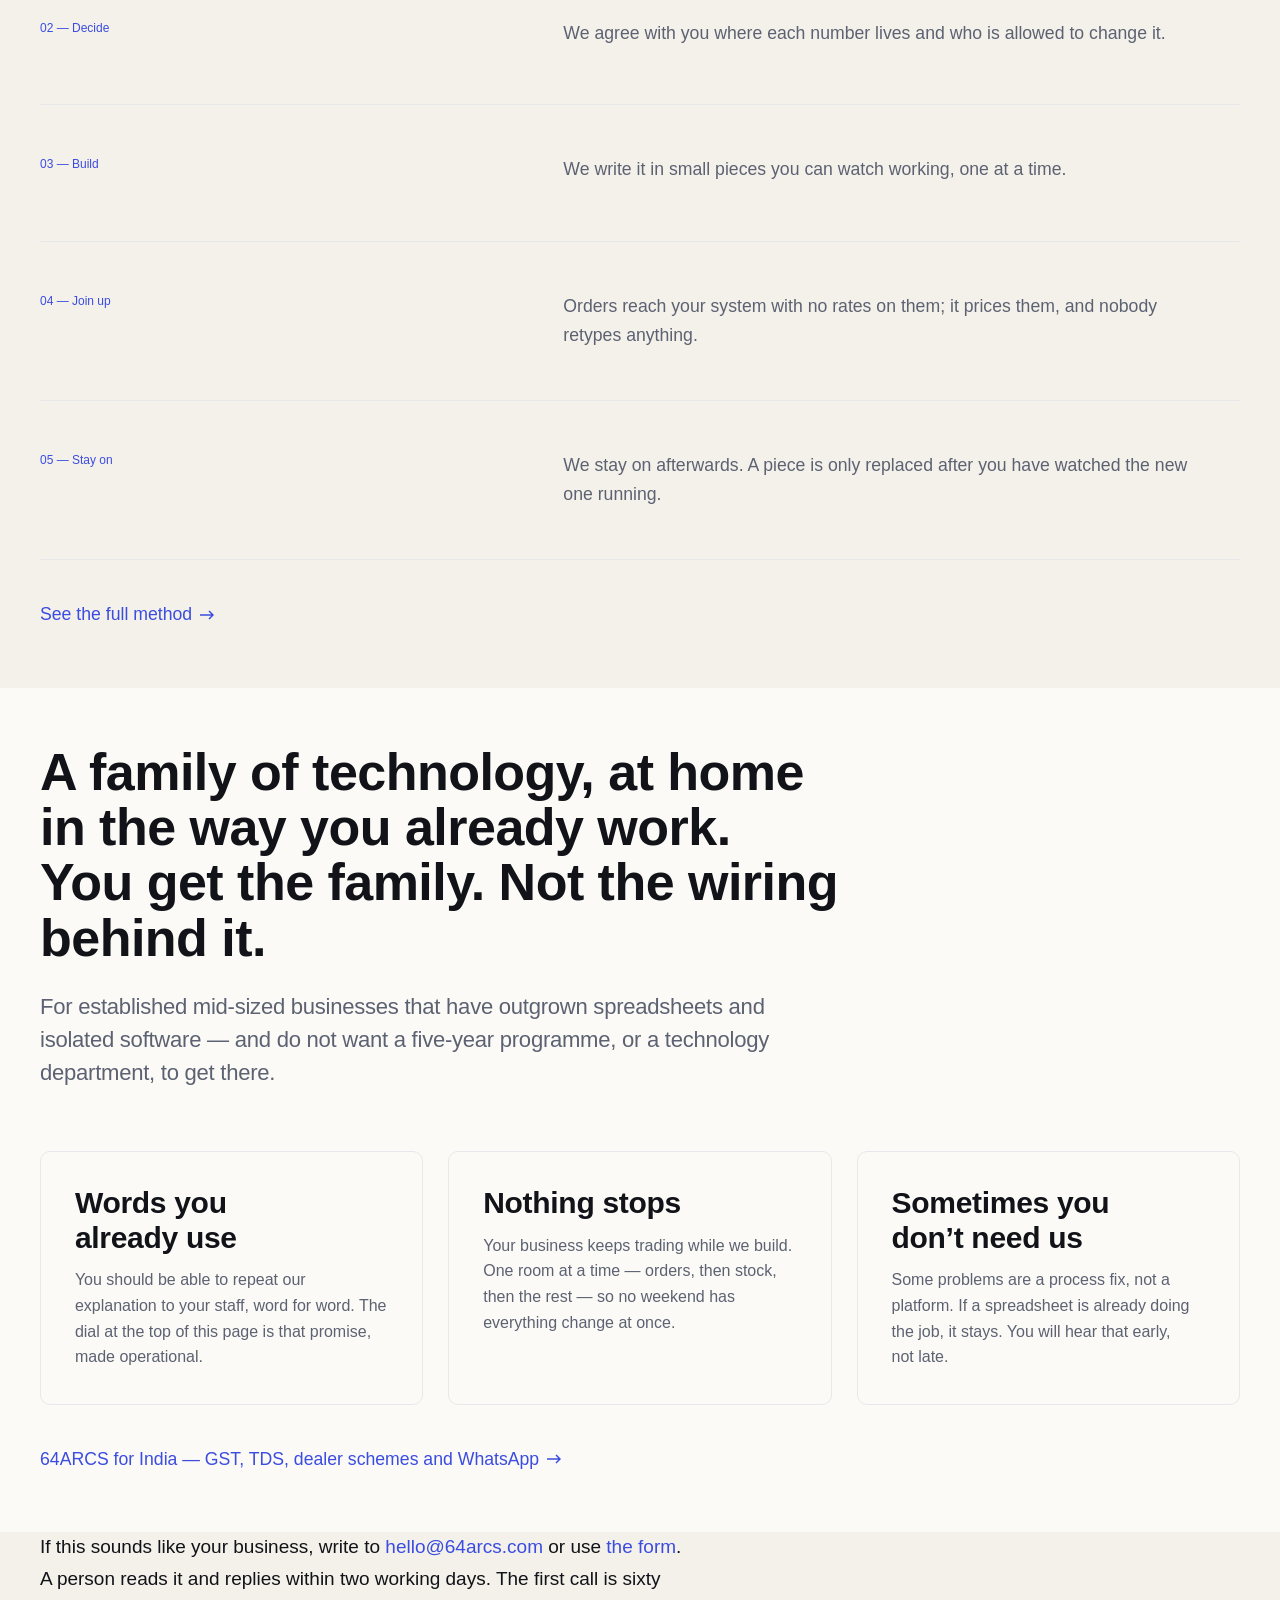
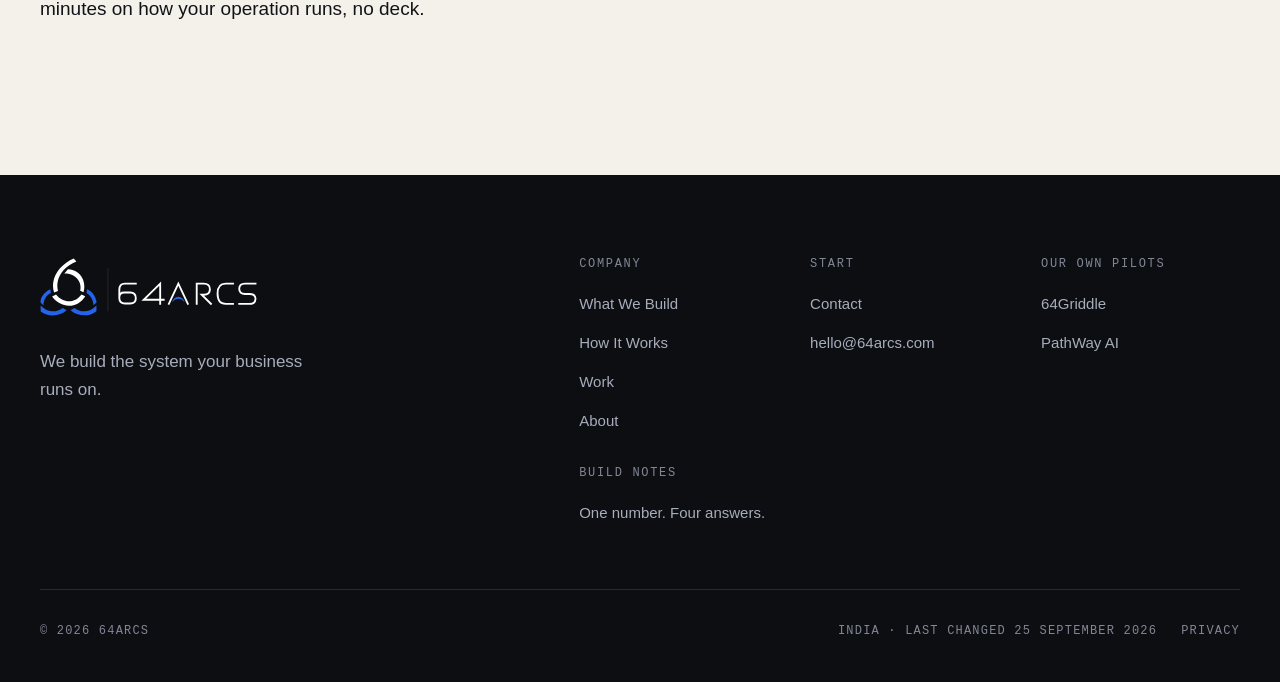
==== commit eb2f194b: "One light surface per page, system type, and "Contact" in the corner The second half of the shell. T" ====
--- a/index.html
+++ b/index.html
@@ -16,16 +16,13 @@
 <meta property="og:image:width" content="1200">
 <meta property="og:image:height" content="630">
 <meta name="twitter:card" content="summary_large_image">
-<meta name="theme-color" content="#111318">
+<meta name="theme-color" content="#F4F1EA">
 
 <link rel="icon" href="favicon.ico" sizes="48x48">
 <link rel="icon" href="assets/img/favicon.svg" type="image/svg+xml">
 <link rel="apple-touch-icon" href="assets/img/apple-touch-icon.png">
 <link rel="manifest" href="site.webmanifest">
 
-<link rel="preconnect" href="https://fonts.googleapis.com">
-<link rel="preconnect" href="https://fonts.gstatic.com" crossorigin>
-<link rel="stylesheet" href="https://fonts.googleapis.com/css2?family=Space+Grotesk:wght@500;700&family=Inter:wght@400;450;500&family=IBM+Plex+Mono:wght@400;500&display=swap">
 <link rel="stylesheet" href="assets/css/site.css">
 <script>/* Restore the reader's chosen register before first paint, so a returning
            visitor never sees the wrong one flash past. */
@@ -53,7 +50,7 @@
     </nav>
 
     <a class="btn btn--on-dark header-cta" href="contact.html">
-      Talk to 64ARCS
+      Contact
       <svg class="arw" width="14" height="10" viewBox="0 0 14 10" fill="none" aria-hidden="true"><path d="M9 1l4 4-4 4M13 5H0" stroke="currentColor" stroke-width="1.5"/></svg>
     </a>
 
@@ -71,7 +68,7 @@
   <a class="m-link" href="about.html"><span class="n">05</span> About</a>
   <div class="m-foot">
     <a class="btn btn--primary" href="contact.html">
-      Talk to 64ARCS
+      Contact
       <svg class="arw" width="14" height="10" viewBox="0 0 14 10" fill="none" aria-hidden="true"><path d="M9 1l4 4-4 4M13 5H0" stroke="currentColor" stroke-width="1.5"/></svg>
     </a>
   </div>
--- a/assets/css/site.css
+++ b/assets/css/site.css
@@ -56,9 +56,9 @@
   --signal-glow:   rgba(83, 103, 255, .55);
 
   /* ---- Type ---- */
-  --font-display: "Space Grotesk", "Helvetica Neue", Helvetica, Arial, sans-serif;
-  --font-body:    "Inter", -apple-system, BlinkMacSystemFont, "Segoe UI", Roboto, Helvetica, Arial, sans-serif;
-  --font-mono:    "IBM Plex Mono", ui-monospace, SFMono-Regular, "SF Mono", Menlo, Consolas, monospace;
+  --font-display: -apple-system, BlinkMacSystemFont, "Segoe UI", Roboto, Helvetica, Arial, sans-serif;
+  --font-body:    -apple-system, BlinkMacSystemFont, "Segoe UI", Roboto, Helvetica, Arial, sans-serif;
+  --font-mono:    ui-monospace, SFMono-Regular, Menlo, Consolas, monospace;
 
   /* Fluid type scale — engineered, not cramped */
   --t-hero:    clamp(2.125rem, 1.1rem + 4.4vw, 5rem);     /* 34 → 80px  */
@@ -2179,3 +2179,83 @@
 .notes { max-width: 68ch; margin: 1.5rem 0 0; }
 .notes dt { font-weight: 600; margin-top: 1.5rem; }
 .notes dd { margin: .35rem 0 0; color: var(--ink-muted); line-height: 1.6; }
+
+
+/* =====================================================================
+   De-vibe pass 2 — one light surface per page.
+   The heroes and every mid-page section sit on ivory; the footer is the
+   only dark surface; diagram figures keep their dark frame because they
+   are self-contained components with light ink baked into their SVG.
+   Appended so source order settles every earlier dark rule.
+   ===================================================================== */
+h1, h2, h3, h4, .t-hero, .t-h1, .t-h2, .t-h3, .t-h4 { font-weight: 600; letter-spacing: -.01em; }
+.section--lg { padding-block: clamp(2.5rem, 2rem + 2vw, 4rem); }
+
+/* header: always ivory, dark logo, no surface swap */
+.header, .header.is-stuck { background: var(--ivory); border-bottom: 1px solid var(--soft-grey); backdrop-filter: none; }
+.header .brand, .header .nav-link, .header.is-stuck .brand, .header.is-stuck .nav-link { color: var(--carbon); }
+.header .nav-link::after { background: var(--carbon); }
+.header .burger span { background: var(--carbon); }
+.header .brand-logo--light { visibility: hidden; }
+.header .brand-logo--dark { visibility: visible; }
+.header .btn--on-dark, .header.is-stuck .btn--on-dark { --btn-bg: transparent; --btn-fg: var(--carbon); --btn-bd: var(--carbon-line-2, #B9BDC8); }
+.header .btn--on-dark:hover { --btn-bg: var(--signal); --btn-fg: #fff; --btn-bd: var(--signal); }
+
+/* heroes and dark sections become ivory */
+.hero, .page-hero, .s-carbon, .s-carbon-deep { background: var(--ivory); color: var(--ink); }
+.hero, .page-hero { border-bottom: 1px solid var(--soft-grey); }
+.hero-cols .lead, .page-hero .lead { color: var(--ink-muted); }
+.s-carbon .muted, .s-carbon-deep .muted, .hero .muted { color: var(--ink-muted); }
+.s-carbon .faint, .s-carbon-deep .faint { color: var(--ink-faint); }
+.s-carbon .label, .s-carbon-deep .label { color: var(--ink-muted); }
+.s-carbon .link, .s-carbon-deep .link, .link--dark { color: var(--signal-ink); }
+.btn--ghost-dark { --btn-bg: transparent; --btn-fg: var(--carbon); --btn-bd: var(--carbon-line-2, #B9BDC8); }
+.btn--ghost-dark:hover { --btn-bg: var(--carbon); --btn-fg: var(--ivory); --btn-bd: var(--carbon); }
+.contrast-list li::before { background: var(--ink-faint); }
+.rows--dark p { color: var(--ink-muted); }
+
+/* components that assumed a dark parent */
+.card--dark { background: var(--ivory-raised); border-color: var(--soft-grey); color: var(--ink); }
+.card--dark h3 { color: var(--ink); }
+.card--dark p, .card--dark .muted { color: var(--ink-muted); }
+.built-head .label { color: var(--ink-muted); }
+.eco-tag { border-color: var(--signal-line); color: var(--signal-ink); background: var(--signal-soft); }
+.eco-tag--pilot { border-color: var(--soft-grey); color: var(--ink-muted); background: transparent; }
+.eco-stack .eco-tag, .eco-stack .eco-tag--pilot, .note-figure .frame .eco-tag { border-color: var(--signal); color: var(--signal-on-dark); background: rgba(83,103,255,.12); }
+.pilot-bounds { background: var(--ivory-raised); border-color: var(--soft-grey); }
+.pilot-bounds li { color: var(--ink-muted); }
+.pilot-bounds .label { color: var(--signal-ink); }
+.pilot-data { color: var(--ink-faint); border-top-color: var(--soft-grey); }
+.pilot-data .link { color: var(--signal-ink); }
+.case-head { background: var(--ivory-raised); color: var(--ink); border: 1px solid var(--soft-grey); border-bottom: 0; }
+.case-head .sector { color: var(--signal-ink); }
+.case-cell--outcome { background: var(--ivory-raised); }
+.case-cell--outcome h3 { color: var(--signal-ink); }
+.case-cell--outcome p, .case-cell--outcome ul { color: var(--ink-muted); }
+.case-cell--outcome strong { color: var(--ink); }
+.artefact { background: var(--ivory-raised); border: 1px solid var(--soft-grey); }
+.artefact-bar { color: var(--ink-faint); }
+.pmap-row { color: var(--ink-muted); }
+.pmap-row .who, .pmap-row .t { color: var(--ink-faint); }
+.ai-demo { background: var(--ivory-raised); border: 1px solid var(--soft-grey); }
+.ai-ask q { color: var(--ink); }
+.ai-stop { color: var(--ink-muted); border-color: var(--soft-grey); }
+.ai-result strong { color: var(--ink); }
+.outcomes, .outcome { background: var(--ivory-raised); }
+.outcome h3 { color: var(--ink); } .outcome p { color: var(--ink-muted); } .outcome .n { color: var(--signal-ink); }
+.note-figure--on-dark figcaption { color: var(--ink-muted); }
+.note-figure--on-dark .scroll-hint { color: var(--signal-ink); }
+.skip-link { background: var(--carbon); color: var(--ivory); }
+
+/* the dial, on ivory and neutral */
+.dial { border-top-color: var(--soft-grey); }
+.dial-q, .dial-stops span, .dial-hint { color: var(--ink-faint); }
+.dial-status { color: var(--ink-muted); }
+html[data-level="1"] .dial-stops span:nth-child(1),
+html[data-level="2"] .dial-stops span:nth-child(2),
+html[data-level="3"] .dial-stops span:nth-child(3) { color: var(--ink); font-weight: 600; }
+.dial input[type="range"]::-webkit-slider-runnable-track { background: var(--soft-grey); }
+.dial input[type="range"]::-moz-range-track { background: var(--soft-grey); }
+.dial input[type="range"]::-webkit-slider-thumb { background: var(--carbon); border-color: var(--ivory); box-shadow: 0 0 0 1px var(--carbon); }
+.dial input[type="range"]::-moz-range-thumb { background: var(--carbon); border-color: var(--ivory); box-shadow: 0 0 0 1px var(--carbon); }
+.hero-credential { color: var(--ink-muted); border-left-color: var(--signal); }
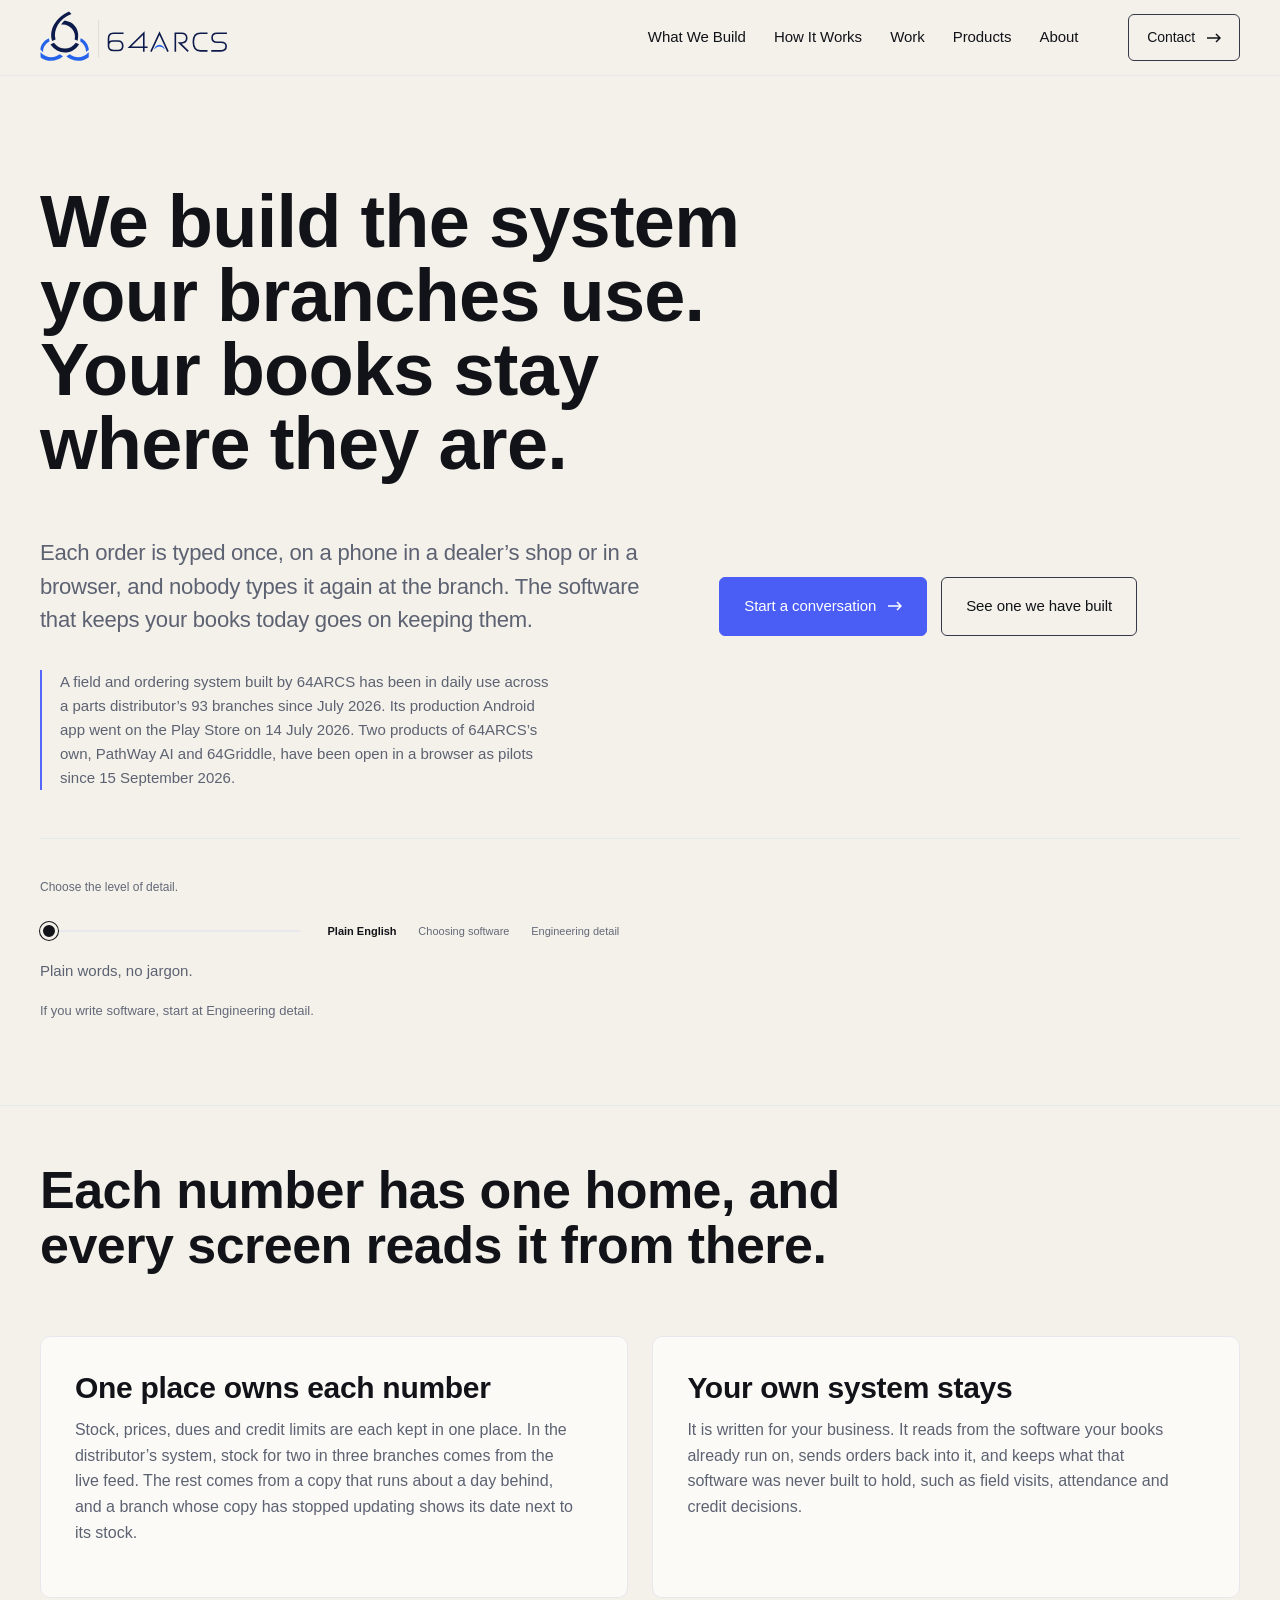
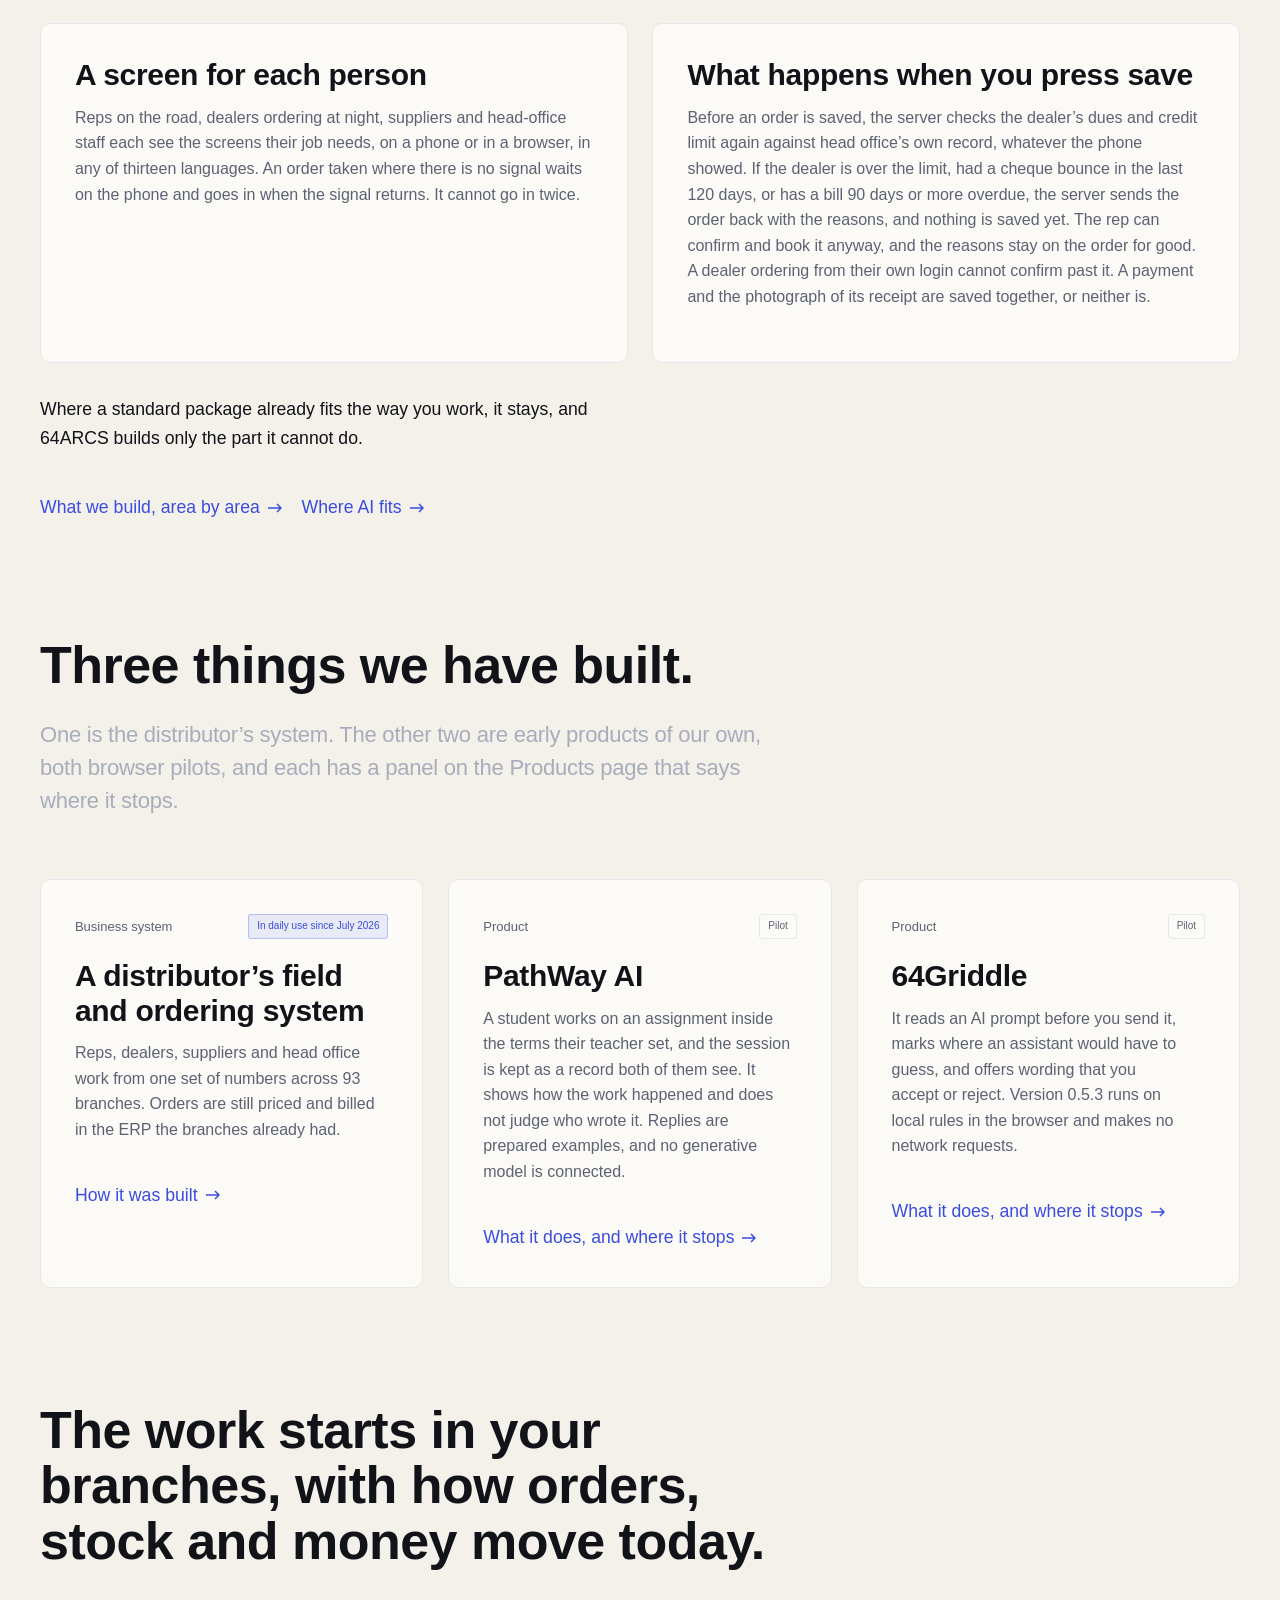
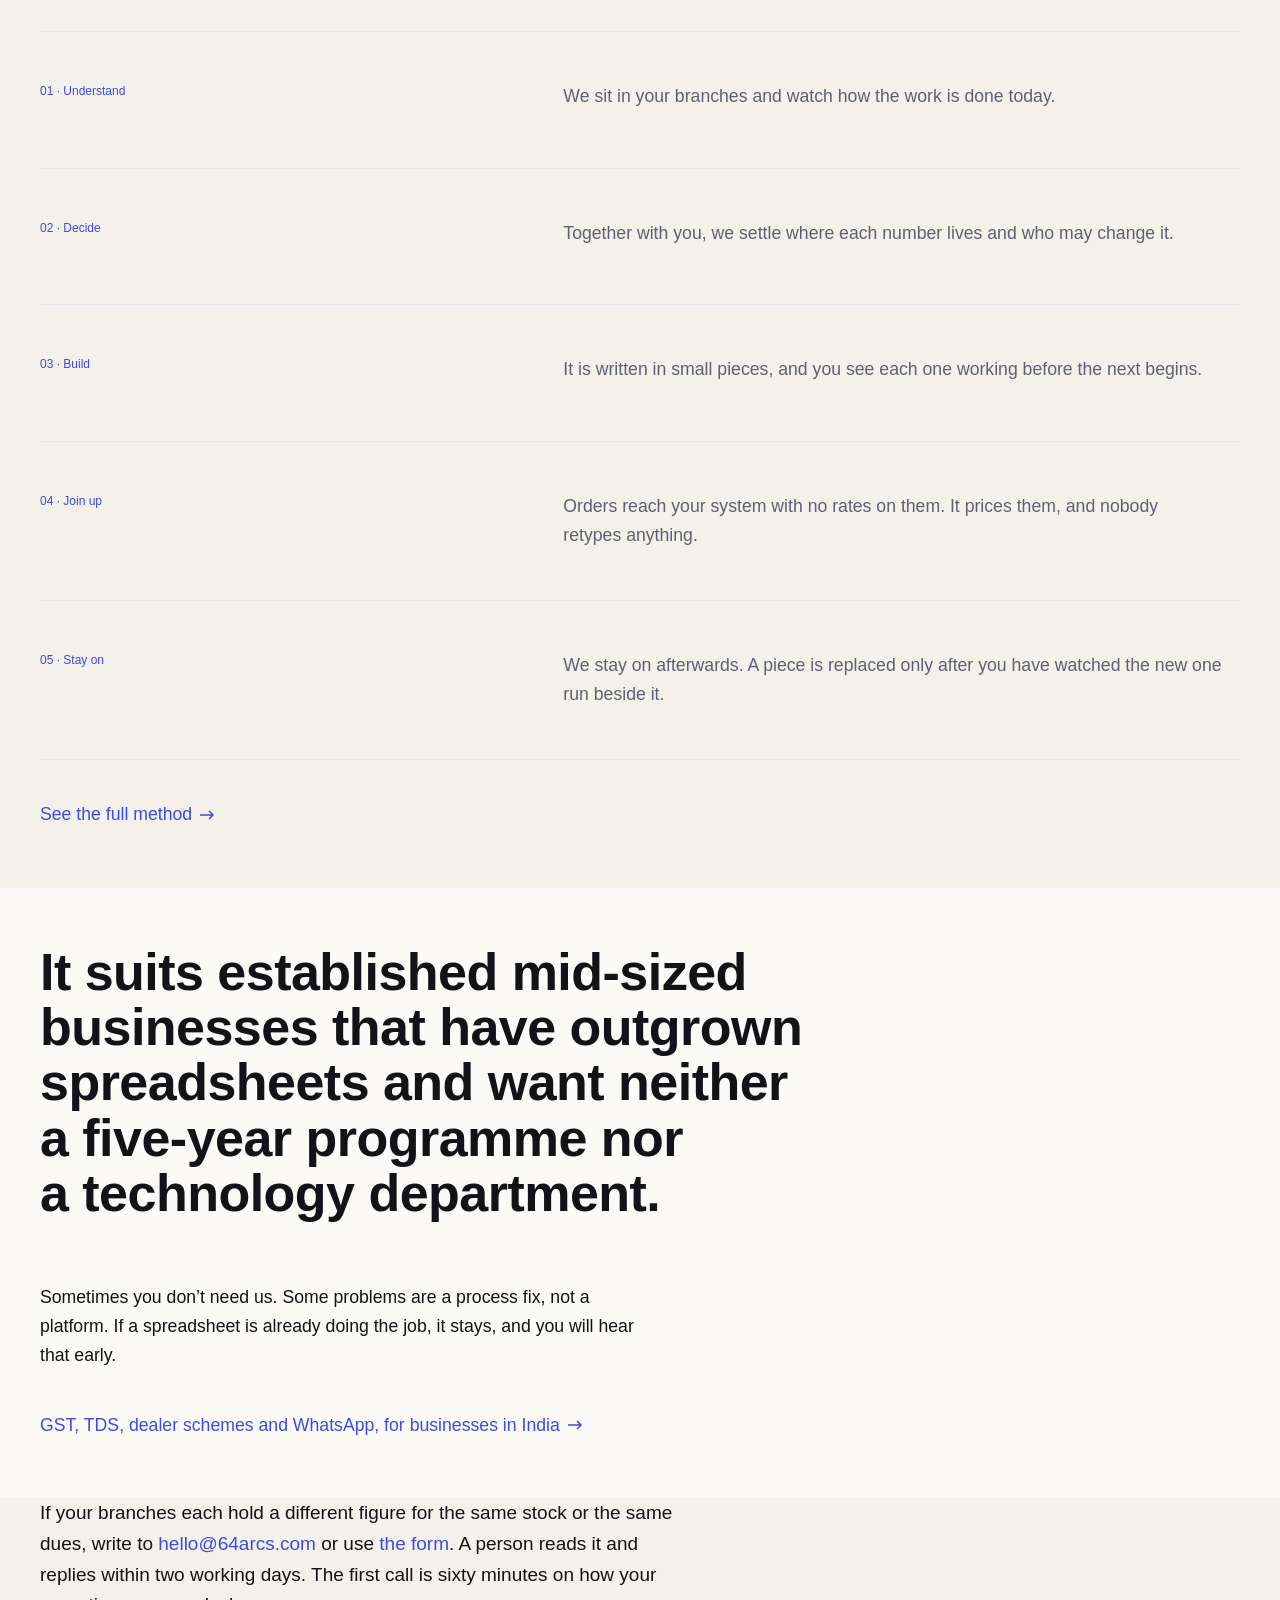
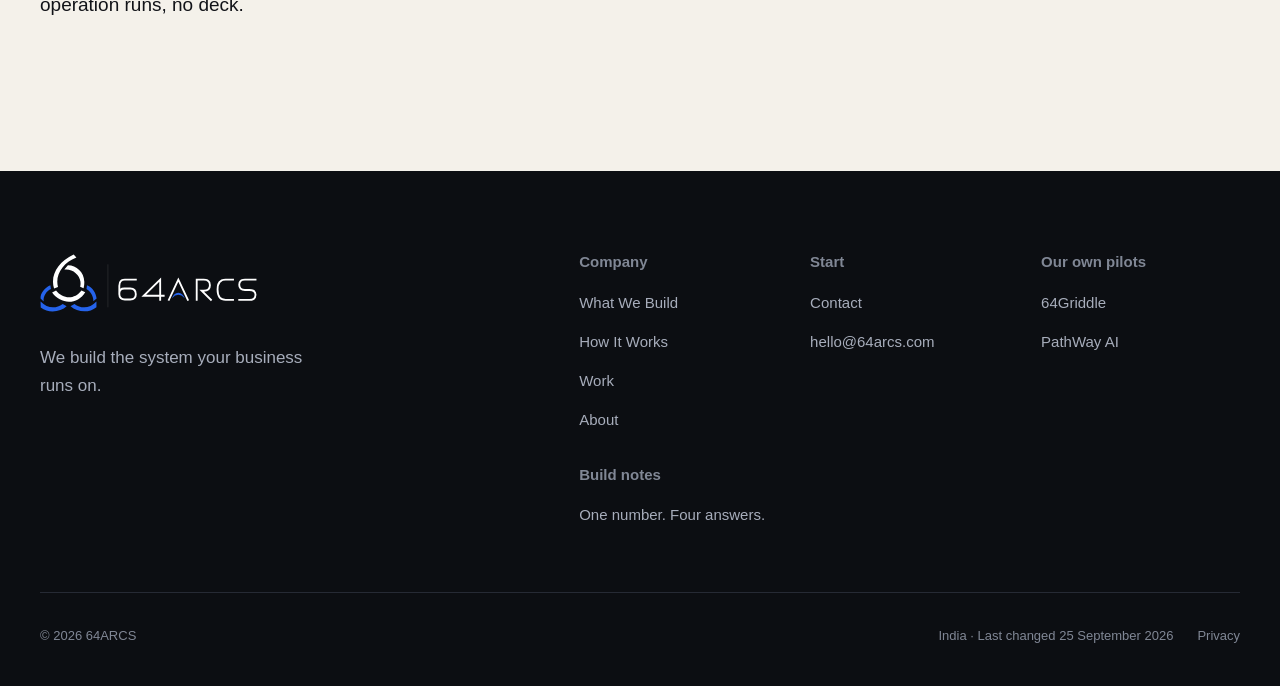
==== commit a75687a5: "Rewrite the wording on every page so it stops reading as generated Five reviewers found the copy und" ====
--- a/index.html
+++ b/index.html
@@ -91,33 +91,33 @@
           <span class="line">where they are.</span>
         </span>
         <span data-lvl="2">
-          <span class="line">One set of numbers</span>
-          <span class="line">across your branches.</span>
-          <span class="line">Your ERP stays the</span>
-          <span class="line">system of record.</span>
+          <span class="line">We build one system</span>
+          <span class="line">across your branches,</span>
+          <span class="line">connected to the</span>
+          <span class="line">ERP you keep.</span>
         </span>
         <span data-lvl="3">
-          <span class="line">We build the system</span>
-          <span class="line">your business runs on.</span>
-          <span class="line">The one everything</span>
-          <span class="line">else has to agree with.</span>
+          <span class="line">We build the server</span>
+          <span class="line">and the apps, against</span>
+          <span class="line">the ERP you</span>
+          <span class="line">already run.</span>
         </span>
       </h1>
 
       <div class="hero-cols">
         <div>
           <p class="lead" data-lvl="1">
-            Orders, stock, dues and collections, across your branches &mdash; typed once, on the
-            phone as well as at the desk. The system your books already run on stays where it is.
+            Each order is typed once, on a phone in a dealer&rsquo;s shop or in a browser, and nobody
+            types it again at the branch. The software that keeps your books today goes on keeping them.
           </p>
           <p class="lead" data-lvl="2">
-            Orders, stock, credit and dues across your branches, integrated with the ERP you keep
-            as the system of record. Each order is entered once, and every screen resolves
-            against one owner.
+            Each order is entered once, in the field or in a browser, and stock from a branch whose feed
+            has stopped is marked with the date it was last read.
           </p>
           <p class="lead" data-lvl="3">
-            Built against the system of record you already have. One owner per fact, a read layer
-            across the branch estate, and a separate write store for what the ERP has nowhere to put.
+            The read side is a snapshot of the ERP, rebuilt every two hours through the working day, with each branch read from the
+            live stock feed or from a fallback copy. Writes go to a Postgres store beside the ERP and travel
+            back to the branches as files and email.
           </p>
         </div>
         <div class="btn-row">
@@ -130,14 +130,16 @@
       </div>
 
       <p class="hero-credential">
-        Built and running: one business system in daily use, and two early products of our
-        own you can open in a browser now.
+        A field and ordering system built by 64ARCS has been in daily use across a parts
+        distributor&rsquo;s 93 branches since July 2026. Its production Android app went on the
+        Play Store on 14 July 2026. Two products of 64ARCS&rsquo;s own, PathWay AI and 64Griddle,
+        have been open in a browser as pilots since 15 September 2026.
       </p>
 
       <!-- The reader sets the register. Everything below is written three times;
            the level lives on <html data-level> so the page is right without JS. -->
       <div class="dial" data-dial>
-        <p class="dial-q" id="dial-q">More detail?</p>
+        <p class="dial-q" id="dial-q">Choose the level of detail.</p>
         <div class="dial-row">
           <input type="range" min="1" max="3" step="1" value="1"
                  aria-labelledby="dial-q" aria-valuetext="Plain words, no jargon.">
@@ -153,23 +155,14 @@
   </section>
 
   <!-- ==================================================================
-       02 / WHAT WE DO  — the same four commitments, three registers
+       02 / WHAT WE DO: the same four commitments, three registers
        ================================================================== -->
   <section class="section section--lg s-ivory">
     <div class="wrap">
       <div class="section-head">
-        <h2 class="t-h2" data-lvl="1">
-          One place owns each number.<br>
-          <span class="muted">Every screen goes back to it.</span>
-        </h2>
-        <h2 class="t-h2" data-lvl="2">
-          One place owns each fact.<br>
-          <span class="muted">Every screen, and your ERP, agree because of it.</span>
-        </h2>
-        <h2 class="t-h2" data-lvl="3">
-          One owner per fact.<br>
-          <span class="muted">Everything else resolves against it at read time.</span>
-        </h2>
+        <h2 class="t-h2" data-lvl="1">Each number has one home, and every screen reads it from there.</h2>
+        <h2 class="t-h2" data-lvl="2">Each fact has one owner, and every screen and report reads it from that owner.</h2>
+        <h2 class="t-h2" data-lvl="3">Every read resolves against a single owner for each fact.</h2>
       </div>
 
       <div class="cards cards--wide">
@@ -177,84 +170,90 @@
         <div class="card">
           <h3 class="t-h3" data-lvl="1">One place owns each number</h3>
           <h3 class="t-h3" data-lvl="2">One owner for each fact</h3>
-          <h3 class="t-h3" data-lvl="3">One owner per fact, resolved at read time</h3>
-          <p data-lvl="1">Stock, price, dues, credit limits &mdash; each number is owned in one place, and
-            every screen goes back to that place to read it. Where a branch&rsquo;s figure has not
-            reached head office yet, the screen says so instead of guessing.</p>
-          <p data-lvl="2">Customer, stock, price, credit limit &mdash; each has one place that owns it, and
-            every screen and every integration resolves against that owner. Where a branch&rsquo;s figure
-            has not reached head office, the screen shows which source it used and how old it is.</p>
-          <p data-lvl="3">In the estate we built for, every branch feeds a central copy. Two in three
-            branches are on the live stock feed; the rest fall back to an older one, and two are
-            dormant. The read layer picks the source branch by branch, stamps the row with the date
-            it is as of, and keeps the dormant branches out of cross-branch availability.</p>
+          <h3 class="t-h3" data-lvl="3">The read side picks a source per branch</h3>
+          <p data-lvl="1">Stock, prices, dues and credit limits are each kept in one place. In the
+            distributor&rsquo;s system, stock for two in three branches
+            comes from the live feed. The rest comes from a copy that runs about a day behind, and a
+            branch whose copy has stopped updating shows its date next to its stock.</p>
+          <p data-lvl="2">Customer, stock, price and credit limit each come from one place. Two in three
+            branches are on the live stock feed. The others fall back to a copy about a day behind, and rows
+            from a branch whose feed has stopped carry their as-of date.</p>
+          <p data-lvl="3">The ERP sits on-premises behind a slow WAN link, so the read side is baked into
+            the container image as read-only SQLite and rebuilt every two hours from 07:00 to 19:00 IST. A branch is read from the
+            live stock master when its newest reading is under three days old, and otherwise from a
+            fallback copy that lags about a day. Of the 93 branches, 62 read live. The supplier screen
+            shows each branch&rsquo;s as-of date, transfer suggestions state the source branch&rsquo;s
+            date, and stock rows from a dormant branch carry a dated warning. A fallback branch with no purchase in over 45 days is flagged dormant and is
+            never offered as a source for a transfer.</p>
         </div>
 
         <div class="card">
           <h3 class="t-h3" data-lvl="1">Your own system stays</h3>
-          <h3 class="t-h3" data-lvl="2">Your ERP stays the system of record</h3>
-          <h3 class="t-h3" data-lvl="3">The system of record stays</h3>
-          <p data-lvl="1">It is written for your business, not bought and bent to fit. We read from the
-            system your books already run on, write back into it, and add what it was never built to
-            hold &mdash; field visits, orders, attendance, credit decisions.</p>
-          <p data-lvl="2">Built to your process, integrated with what you already run. Nothing has to be
-            migrated. We read from the ERP and write back through it; what it has nowhere to put
-            &mdash; field activity, attendance, credit decisions &mdash; goes to a store of our own,
-            beside it, not inside it.</p>
-          <p data-lvl="3">In the one we built, the ERP is about 1.1 million lines of hand-written VB.NET
-            and is still the system of record. A separate write store on managed Postgres holds what it
-            cannot: field activity, orders, attendance, credit decisions. The captured order lives
-            there; the priced sales order lives in the branch ERP, as it always has.</p>
+          <h3 class="t-h3" data-lvl="2">Your ERP keeps the books</h3>
+          <h3 class="t-h3" data-lvl="3">The ERP stays the system of record</h3>
+          <p data-lvl="1">It is written for your business. It reads from the software your books already
+            run on, sends orders back into it, and keeps what that software was never built to hold,
+            such as field visits, attendance and credit decisions.</p>
+          <p data-lvl="2">Nothing has to be migrated. It reads from the ERP and writes back through it,
+            and keeps field activity, attendance and credit decisions, which the ERP has nowhere to put,
+            in a separate store beside it.</p>
+          <p data-lvl="3">In the one built so far, the ERP is 1,087,117 lines of hand-written VB.NET and
+            keeps the books. A write store on Cloud SQL Postgres holds what it cannot: field activity,
+            orders, attendance and credit decisions, with photographs in object storage. The captured
+            order lives there, and the priced sales order lives in the branch ERP, as it always has.</p>
         </div>
 
         <div class="card">
           <h3 class="t-h3" data-lvl="1">A screen for each person</h3>
-          <h3 class="t-h3" data-lvl="2">The interface each role needs</h3>
-          <h3 class="t-h3" data-lvl="3">Different apps, one write path</h3>
-          <p data-lvl="1">A rep on a bike, a dealer at midnight, a supplier, a clerk at the counter and
-            you on a Sunday &mdash; phone, website or desk, in the language each one reads. The app is
-            in thirteen. An order taken where there is no signal waits on the phone and goes in when
-            the signal returns. It cannot go in twice.</p>
-          <p data-lvl="2">Reps in the field, dealers ordering at night, suppliers, admin staff at head
-            office and directors reading the month each get their own application on the same orders,
-            stock and dues &mdash; web and phones, in thirteen languages. Orders taken without signal
-            queue on the device and post when it returns; the same order cannot be booked twice.</p>
-          <p data-lvl="3">Reps, dealers, suppliers and head office each get their own app &mdash; Android,
-            installable web, thirteen locales. The device holds an outbox for orders taken offline; it holds
-            no rules. Each order carries a client-generated key, so a timed-out post that the phone
-            retries is deduped rather than booked twice &mdash; and the file the branch ERP receives is
-            keyed the same way, so it cannot be applied twice there either.</p>
+          <h3 class="t-h3" data-lvl="2">A view for each role</h3>
+          <h3 class="t-h3" data-lvl="3">One front-end, one write path</h3>
+          <p data-lvl="1">Reps on the road, dealers ordering at night, suppliers and head-office staff
+            each see the screens their job needs, on a phone or in a browser, in any of thirteen
+            languages. An order
+            taken where there is no signal waits on the phone and goes in when the signal returns. It
+            cannot go in twice.</p>
+          <p data-lvl="2">Reps, dealers, suppliers and head office each see what their role needs of the
+            same orders, stock and dues, on Android and the web, in thirteen languages. Orders taken
+            without signal queue on the phone and post when it returns, and a retried order is booked
+            once.</p>
+          <p data-lvl="3">Reps, dealers, suppliers and head office share one web front-end in thirteen
+            locales, with each role fenced on the server. The Play Store app is a Trusted Web Activity
+            around that front-end, so a feature ships with a web deploy. The phone keeps an outbox of
+            orders taken offline. Each cart carries a client-generated transaction ID that is reused on
+            every retry, so a post that timed out is booked once. The file sent to the branch is named
+            after the order ID, and the ERP refuses a filename it has already saved.</p>
         </div>
 
         <div class="card">
           <h3 class="t-h3" data-lvl="1">What happens when you press save</h3>
           <h3 class="t-h3" data-lvl="2">The rules run on the server</h3>
-          <h3 class="t-h3" data-lvl="3">The rules live on the server</h3>
-          <p data-lvl="1">The screen is the easy part. Before an order is saved, the dues and the credit
-            limit are checked against head office&rsquo;s own record of that dealer &mdash; nobody has to
-            ring anyone. Over the limit, the order still goes through, marked, with the reason kept on
-            it. A payment and the photograph of its receipt are recorded together, or neither is.</p>
-          <p data-lvl="2">Screens are the small part. Credit is re-checked on the server against head
-            office&rsquo;s own dealer record before an order is written &mdash; a soft block, not a
-            refusal, and where someone ticks through, the reasons stay on the order and show on its
-            card. A payment and its proof photograph commit together, or neither is recorded. A rule
-            changes in one place and every application follows.</p>
-          <p data-lvl="3">Credit is re-derived server-side and the write returns 409 with the reasons
-            unless the client acknowledges, so a stale or modified phone cannot talk its way past it
-            &mdash; a soft block, with the acknowledged reasons persisted on the order row. A payment
-            and its proof photograph arrive in one multipart request and commit on one connection:
-            there is no window in which a payment exists proof-less, and a client too old to send the
-            pair is refused. Orders travel carrying no rates; the branch ERP prices them from its own
-            masters at save.</p>
-        </div>
-
-      </div>
-
-      <p class="was-principle">Where the standard way of working fits you, keep it.<br>
-           What we build is the part that doesn&rsquo;t.</p>
+          <h3 class="t-h3" data-lvl="3">Credit is re-derived on the server</h3>
+          <p data-lvl="1">Before an order is saved, the server checks the dealer&rsquo;s dues and credit
+            limit again against head office&rsquo;s own record, whatever the phone showed. If the dealer
+            is over the limit, had a cheque bounce in the last 120 days, or has a bill 90 days or more
+            overdue, the server sends the order back with the reasons, and nothing is saved yet. The rep can confirm
+            and book it anyway, and the reasons stay on the order for good. A dealer ordering from their
+            own login cannot confirm past it. A payment and the photograph of its receipt are saved
+            together, or neither is.</p>
+          <p data-lvl="2">Credit is re-checked on the server against head office&rsquo;s own dealer record
+            before an order is written, a soft block, not a refusal. Where a rep confirms past it, the
+            reasons stay on the order and show on its card. A dealer&rsquo;s own login cannot confirm
+            past it. A payment and its proof photograph commit together, or neither is recorded.</p>
+          <p data-lvl="3">The order endpoint re-derives the credit level and answers 409 with needs_ack
+            and the reasons unless the request carries an acknowledgement, so a client running old code
+            cannot skip it. For a customer login the acknowledgement is forced false.
+            Acknowledged reasons are persisted on the order row. A payment and its proof photograph
+            arrive in one multipart request and commit on one connection, and the old proof-less path
+            answers 426. The file sent to the branch carries no rates, and the branch ERP prices the order from its own masters at save.</p>
+        </div>
+
+      </div>
+
+      <p class="was-principle">Where a standard package already fits the way you work, it stays, and
+        64ARCS builds only the part it cannot do.</p>
 
       <p style="margin-top:2.5rem">
-        <a class="link" href="what-we-build.html">Everything we build
+        <a class="link" href="what-we-build.html">What we build, area by area
           <svg class="arw" width="14" height="10" viewBox="0 0 14 10" fill="none" aria-hidden="true"><path d="M9 1l4 4-4 4M13 5H0" stroke="currentColor" stroke-width="1.5"/></svg>
         </a>
         &nbsp;&nbsp;
@@ -266,16 +265,15 @@
   </section>
 
   <!-- ==================================================================
-       03 / BUILT AND RUNNING — three things, equal weight
+       03 / BUILT AND RUNNING: three things, equal weight
        ================================================================== -->
   <section class="section section--lg s-carbon-deep" id="built">
     <div class="wrap">
       <div class="section-head">
         <h2 class="t-h2">Three things we have built.</h2>
         <p class="lead measure">
-          One is a business system in daily use. Two are early products of our own that you
-          can open in a browser now. Each is described honestly on its own page, including
-          where it stops.
+          One is the distributor&rsquo;s system. The other two are early products of our own, both browser
+          pilots, and each has a panel on the Products page that says where it stops.
         </p>
       </div>
 
@@ -286,8 +284,8 @@
             <span class="eco-tag">In daily use since July 2026</span>
           </div>
           <h3 class="t-h3">A distributor&rsquo;s field and ordering system</h3>
-          <p>Reps, dealers and head office on one set of numbers across 93 branches. The ERP
-             they already had stays the system of record.</p>
+          <p>Reps, dealers, suppliers and head office work from one set of numbers across 93
+             branches. Orders are still priced and billed in the ERP the branches already had.</p>
           <a class="link link--dark" href="work.html#pss">How it was built
             <svg class="arw" width="14" height="10" viewBox="0 0 14 10" fill="none" aria-hidden="true"><path d="M9 1l4 4-4 4M13 5H0" stroke="currentColor" stroke-width="1.5"/></svg>
           </a>
@@ -299,8 +297,9 @@
             <span class="eco-tag eco-tag--pilot">Pilot</span>
           </div>
           <h3 class="t-h3">PathWay AI</h3>
-          <p>A place for a student to work, inside the boundary their teacher set &mdash; with a
-             record of how the work happened, not a verdict on who wrote it.</p>
+          <p>A student works on an assignment inside the terms their teacher set, and the session is
+             kept as a record both of them see. It shows how the work happened and does not judge who
+             wrote it. Replies are prepared examples, and no generative model is connected.</p>
           <a class="link link--dark" href="products.html#pathway">What it does, and where it stops
             <svg class="arw" width="14" height="10" viewBox="0 0 14 10" fill="none" aria-hidden="true"><path d="M9 1l4 4-4 4M13 5H0" stroke="currentColor" stroke-width="1.5"/></svg>
           </a>
@@ -312,8 +311,9 @@
             <span class="eco-tag eco-tag--pilot">Pilot</span>
           </div>
           <h3 class="t-h3">64Griddle</h3>
-          <p>Reads an AI prompt before you send it, marks where an assistant would have to
-             guess, and offers wording you accept or reject. You stay the author.</p>
+          <p>It reads an AI prompt before you send it, marks where an assistant would have to guess,
+             and offers wording that you accept or reject. Version 0.5.3 runs on local rules in the
+             browser and makes no network requests.</p>
           <a class="link link--dark" href="products.html#griddle">What it does, and where it stops
             <svg class="arw" width="14" height="10" viewBox="0 0 14 10" fill="none" aria-hidden="true"><path d="M9 1l4 4-4 4M13 5H0" stroke="currentColor" stroke-width="1.5"/></svg>
           </a>
@@ -323,38 +323,35 @@
   </section>
 
   <!-- ==================================================================
-       04 / HOW IT WORKS — five phases, three registers
+       04 / HOW IT WORKS: five phases, three registers
        ================================================================== -->
   <section class="section section--lg s-ivory">
     <div class="wrap">
       <div class="section-head">
-        <h2 class="t-h2">
-          We don&rsquo;t start with software.<br>
-          <span class="muted">We start with how your business actually works.</span>
-        </h2>
+        <h2 class="t-h2">The work starts in your branches, with how orders, stock and money move today.</h2>
       </div>
 
       <div data-lvl="1">
         <div class="steps">
           <article class="step">
-            <div><span class="step-n">01 — Understand</span></div>
-            <div class="step-body"><p>We sit in your branches and watch how the work actually happens.</p></div>
-          </article>
-          <article class="step">
-            <div><span class="step-n">02 — Decide</span></div>
-            <div class="step-body"><p>We agree with you where each number lives and who is allowed to change it.</p></div>
-          </article>
-          <article class="step">
-            <div><span class="step-n">03 — Build</span></div>
-            <div class="step-body"><p>We write it in small pieces you can watch working, one at a time.</p></div>
-          </article>
-          <article class="step">
-            <div><span class="step-n">04 — Join up</span></div>
-            <div class="step-body"><p>Orders reach your system with no rates on them; it prices them, and nobody retypes anything.</p></div>
-          </article>
-          <article class="step">
-            <div><span class="step-n">05 — Stay on</span></div>
-            <div class="step-body"><p>We stay on afterwards. A piece is only replaced after you have watched the new one running.</p></div>
+            <div><span class="step-n">01 &middot; Understand</span></div>
+            <div class="step-body"><p>We sit in your branches and watch how the work is done today.</p></div>
+          </article>
+          <article class="step">
+            <div><span class="step-n">02 &middot; Decide</span></div>
+            <div class="step-body"><p>Together with you, we settle where each number lives and who may change it.</p></div>
+          </article>
+          <article class="step">
+            <div><span class="step-n">03 &middot; Build</span></div>
+            <div class="step-body"><p>It is written in small pieces, and you see each one working before the next begins.</p></div>
+          </article>
+          <article class="step">
+            <div><span class="step-n">04 &middot; Join up</span></div>
+            <div class="step-body"><p>Orders reach your system with no rates on them. It prices them, and nobody retypes anything.</p></div>
+          </article>
+          <article class="step">
+            <div><span class="step-n">05 &middot; Stay on</span></div>
+            <div class="step-body"><p>We stay on afterwards. A piece is replaced only after you have watched the new one run beside it.</p></div>
           </article>
         </div>
       </div>
@@ -362,24 +359,24 @@
       <div data-lvl="2">
         <div class="steps">
           <article class="step">
-            <div><span class="step-n">01 — Understand</span></div>
-            <div class="step-body"><p>We sit in your branches and map the exceptions and the workarounds, not the org chart.</p></div>
-          </article>
-          <article class="step">
-            <div><span class="step-n">02 — Architect</span></div>
-            <div class="step-body"><p>We agree what each system owns, what gets integrated, and what gets built.</p></div>
-          </article>
-          <article class="step">
-            <div><span class="step-n">03 — Build</span></div>
-            <div class="step-body"><p>In slices you can put in front of a branch &mdash; not a reveal at the end.</p></div>
-          </article>
-          <article class="step">
-            <div><span class="step-n">04 — Connect</span></div>
-            <div class="step-body"><p>Orders write back through your ERP and are priced there, without anyone retyping them.</p></div>
-          </article>
-          <article class="step">
-            <div><span class="step-n">05 — Evolve</span></div>
-            <div class="step-body"><p>We stay on. Any replacement happens a piece at a time, running beside the original.</p></div>
+            <div><span class="step-n">01 &middot; Understand</span></div>
+            <div class="step-body"><p>We sit in your branches and write down the exceptions and workarounds that never reach the org chart.</p></div>
+          </article>
+          <article class="step">
+            <div><span class="step-n">02 &middot; Architect</span></div>
+            <div class="step-body"><p>We agree which system owns each fact, what gets connected and what gets built.</p></div>
+          </article>
+          <article class="step">
+            <div><span class="step-n">03 &middot; Build</span></div>
+            <div class="step-body"><p>Each slice goes in front of a branch as soon as it works.</p></div>
+          </article>
+          <article class="step">
+            <div><span class="step-n">04 &middot; Connect</span></div>
+            <div class="step-body"><p>Orders write back through your ERP and are priced there, so nobody retypes them.</p></div>
+          </article>
+          <article class="step">
+            <div><span class="step-n">05 &middot; Evolve</span></div>
+            <div class="step-body"><p>We stay on, and any replacement runs beside the original before it takes over.</p></div>
           </article>
         </div>
       </div>
@@ -387,24 +384,24 @@
       <div data-lvl="3">
         <div class="steps">
           <article class="step">
-            <div><span class="step-n">01 — Understand</span></div>
-            <div class="step-body"><p>Sit in the branches; trace every place a fact is contradicted and find out which copy people actually believe.</p></div>
-          </article>
-          <article class="step">
-            <div><span class="step-n">02 — Architect</span></div>
-            <div class="step-body"><p>Agree the owner of each fact, where rules are enforced, and what the write path is.</p></div>
-          </article>
-          <article class="step">
-            <div><span class="step-n">03 — Build</span></div>
-            <div class="step-body"><p>Server first &mdash; rules, transactions, migrations &mdash; then the apps, in shipping slices.</p></div>
-          </article>
-          <article class="step">
-            <div><span class="step-n">04 — Connect</span></div>
-            <div class="step-body"><p>Read the estate; write back through one path, idempotently, priced by the system of record.</p></div>
-          </article>
-          <article class="step">
-            <div><span class="step-n">05 — Evolve</span></div>
-            <div class="step-body"><p>We stay on. Replace only what has earned the switch by running beside the original first.</p></div>
+            <div><span class="step-n">01 &middot; Understand</span></div>
+            <div class="step-body"><p>Sit in the branches, trace every place a fact is contradicted, and find out which copy people trust.</p></div>
+          </article>
+          <article class="step">
+            <div><span class="step-n">02 &middot; Architect</span></div>
+            <div class="step-body"><p>Agree the owner of each fact, where each rule is enforced, and the one write path.</p></div>
+          </article>
+          <article class="step">
+            <div><span class="step-n">03 &middot; Build</span></div>
+            <div class="step-body"><p>The server comes first, with its rules, transactions and migrations, and the apps follow in slices that ship.</p></div>
+          </article>
+          <article class="step">
+            <div><span class="step-n">04 &middot; Connect</span></div>
+            <div class="step-body"><p>Read from snapshots of the ERP, and write back through one deduplicated path that the ERP prices at save.</p></div>
+          </article>
+          <article class="step">
+            <div><span class="step-n">05 &middot; Evolve</span></div>
+            <div class="step-body"><p>Replace a module only after it has run beside the original, read-only, on real data.</p></div>
           </article>
         </div>
       </div>
@@ -418,42 +415,21 @@
   </section>
 
   <!-- ==================================================================
-       05 / WHAT IT ASKS OF YOU
+       05 / WHO IT SUITS
        ================================================================== -->
   <section class="section section--lg s-raised">
     <div class="wrap">
       <div class="section-head">
-        <h2 class="t-h2">
-          A family of technology, at home in the way you already work.<br>
-          <span class="muted">You get the family. Not the wiring behind it.</span>
-        </h2>
-        <p class="lead measure">
-          For established mid-sized businesses that have outgrown spreadsheets and isolated
-          software &mdash; and do not want a five-year programme, or a technology department, to
-          get there.
-        </p>
-      </div>
-
-      <div class="cards cards--3">
-        <div class="card">
-          <h3 class="t-h3">Words you already use</h3>
-          <p>You should be able to repeat our explanation to your staff, word for word. The dial at
-             the top of this page is that promise, made operational.</p>
-        </div>
-        <div class="card">
-          <h3 class="t-h3">Nothing stops</h3>
-          <p>Your business keeps trading while we build. One room at a time &mdash; orders, then
-             stock, then the rest &mdash; so no weekend has everything change at once.</p>
-        </div>
-        <div class="card">
-          <h3 class="t-h3">Sometimes you don&rsquo;t need us</h3>
-          <p>Some problems are a process fix, not a platform. If a spreadsheet is already doing the
-             job, it stays. You will hear that early, not late.</p>
-        </div>
-      </div>
-
-      <p  style="margin-top:2.5rem">
-        <a class="link" href="what-we-build.html#india">64ARCS for India &mdash; GST, TDS, dealer schemes and WhatsApp
+        <h2 class="t-h2">It suits established mid-sized businesses that have outgrown spreadsheets and want neither a five-year programme nor a technology department.</h2>
+      </div>
+
+      <p class="measure">
+        Sometimes you don&rsquo;t need us. Some problems are a process fix, not a platform. If a
+        spreadsheet is already doing the job, it stays, and you will hear that early.
+      </p>
+
+      <p style="margin-top:2.5rem">
+        <a class="link" href="what-we-build.html#india">GST, TDS, dealer schemes and WhatsApp, for businesses in India
           <svg class="arw" width="14" height="10" viewBox="0 0 14 10" fill="none" aria-hidden="true"><path d="M9 1l4 4-4 4M13 5H0" stroke="currentColor" stroke-width="1.5"/></svg>
         </a>
       </p>
@@ -461,13 +437,9 @@
   </section>
 
   <!-- ==================================================================
-       06 / STATEMENT
+       06 / CLOSER
        ================================================================== -->
-
-  <!-- ==================================================================
-       07 / FINAL CTA
-       ================================================================== -->
-<section class="section closer-wrap"><div class="wrap"><p class="closer">If this sounds like your business, write to <a class="link" data-mail="text" href="mailto:hello@64arcs.com">hello@64arcs.com</a> or use <a class="link" href="contact.html">the form</a>. A person reads it and replies within two working days. The first call is sixty minutes on how your operation runs, no deck.</p></div></section>
+<section class="section closer-wrap"><div class="wrap"><p class="closer">If your branches each hold a different figure for the same stock or the same dues, write to <a class="link" data-mail="text" href="mailto:hello@64arcs.com">hello@64arcs.com</a> or use <a class="link" href="contact.html">the form</a>. A person reads it and replies within two working days. The first call is sixty minutes on how your operation runs, no deck.</p></div></section>
 
 <script type="application/ld+json">
 {"@context":"https://schema.org","@type":"Organization","name":"64ARCS","url":"https://64arcs.com/",
--- a/assets/css/site.css
+++ b/assets/css/site.css
@@ -2259,3 +2259,28 @@
 .dial input[type="range"]::-webkit-slider-thumb { background: var(--carbon); border-color: var(--ivory); box-shadow: 0 0 0 1px var(--carbon); }
 .dial input[type="range"]::-moz-range-thumb { background: var(--carbon); border-color: var(--ivory); box-shadow: 0 0 0 1px var(--carbon); }
 .hero-credential { color: var(--ink-muted); border-left-color: var(--signal); }
+
+/* =====================================================================
+   De-vibe pass 3 — no monospace or uppercase outside code.
+   The label look survived the first two passes under other class names
+   (footer headings, form labels, pickers, phase rail, case card, the
+   diagram's phone variant, figure captions). Monospace is for code.
+   ===================================================================== */
+.skip-link, .mobile-nav a.m-link .n, .page-hero .eyebrow, .card--numbered .n, .outcome .n,
+.field label, .footer-nav h4, .footer-bottom, .compare-head .tag, .case-head .sector,
+.case-cell h3, .pmap-row, .picker-q, .picker-btn, .picker-status, .rail-step,
+.eco-node .who, .eco-core .t, .eco-books .t, .eco-note, .ledger-head, .ledger li span,
+.hero-credential, .dial-hint, .note-figure figcaption {
+  font-family: var(--font-body);
+  text-transform: none;
+  letter-spacing: 0;
+}
+.field label, .picker-q, .picker-status, .rail-step, .picker-btn, .dial-hint,
+.eco-node .who, .eco-note, .ledger-head, .compare-head .tag, .footer-bottom { font-size: .8125rem; }
+.case-cell h3, .footer-nav h4 { font-size: .9375rem; font-weight: 600; }
+.case-head .sector, .eco-core .t, .eco-books .t { font-size: .875rem; font-weight: 600; }
+.hero-credential { font-size: .9375rem; line-height: 1.6; }
+.note-figure figcaption { font-size: .9375rem; line-height: 1.5; }
+.pmap-row { font-size: .875rem; }
+/* The hero's "quiet field of light" was a decorative glow. Gone. */
+.hero::after { content: none; display: none; }
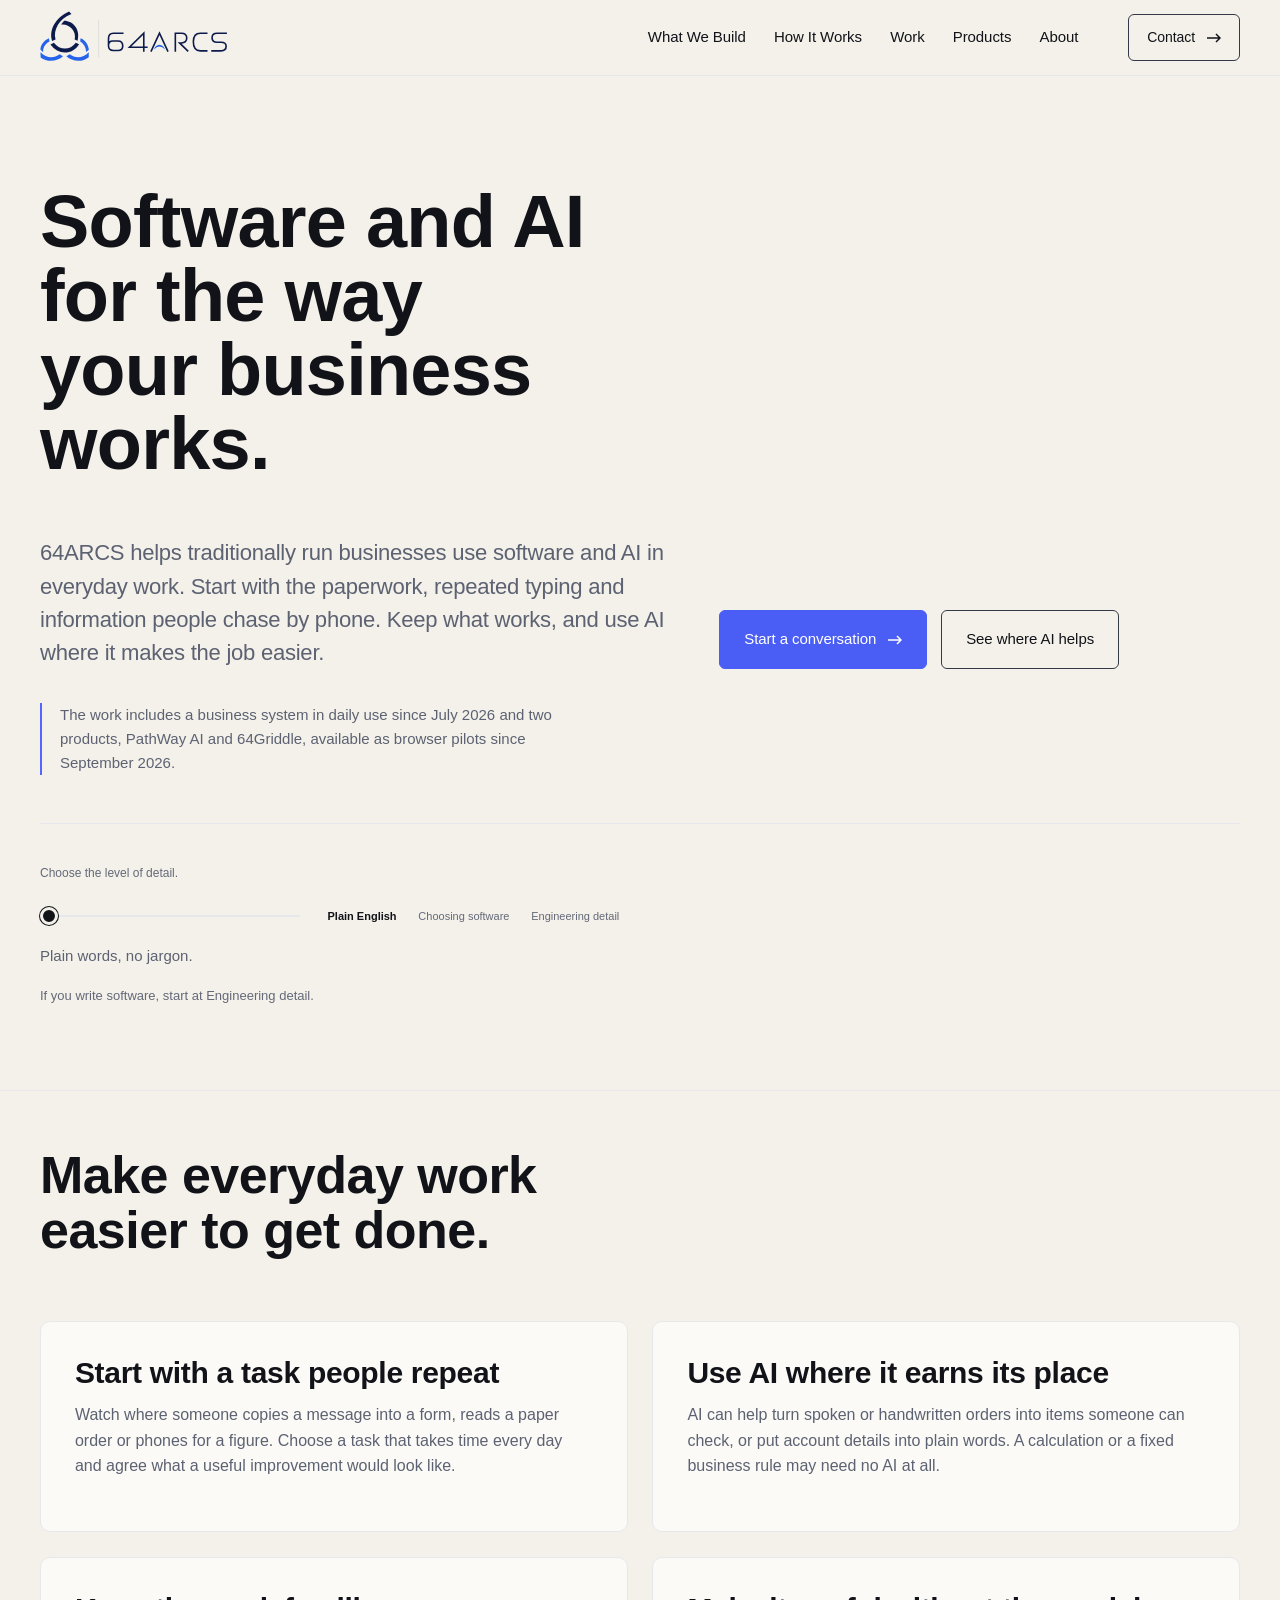
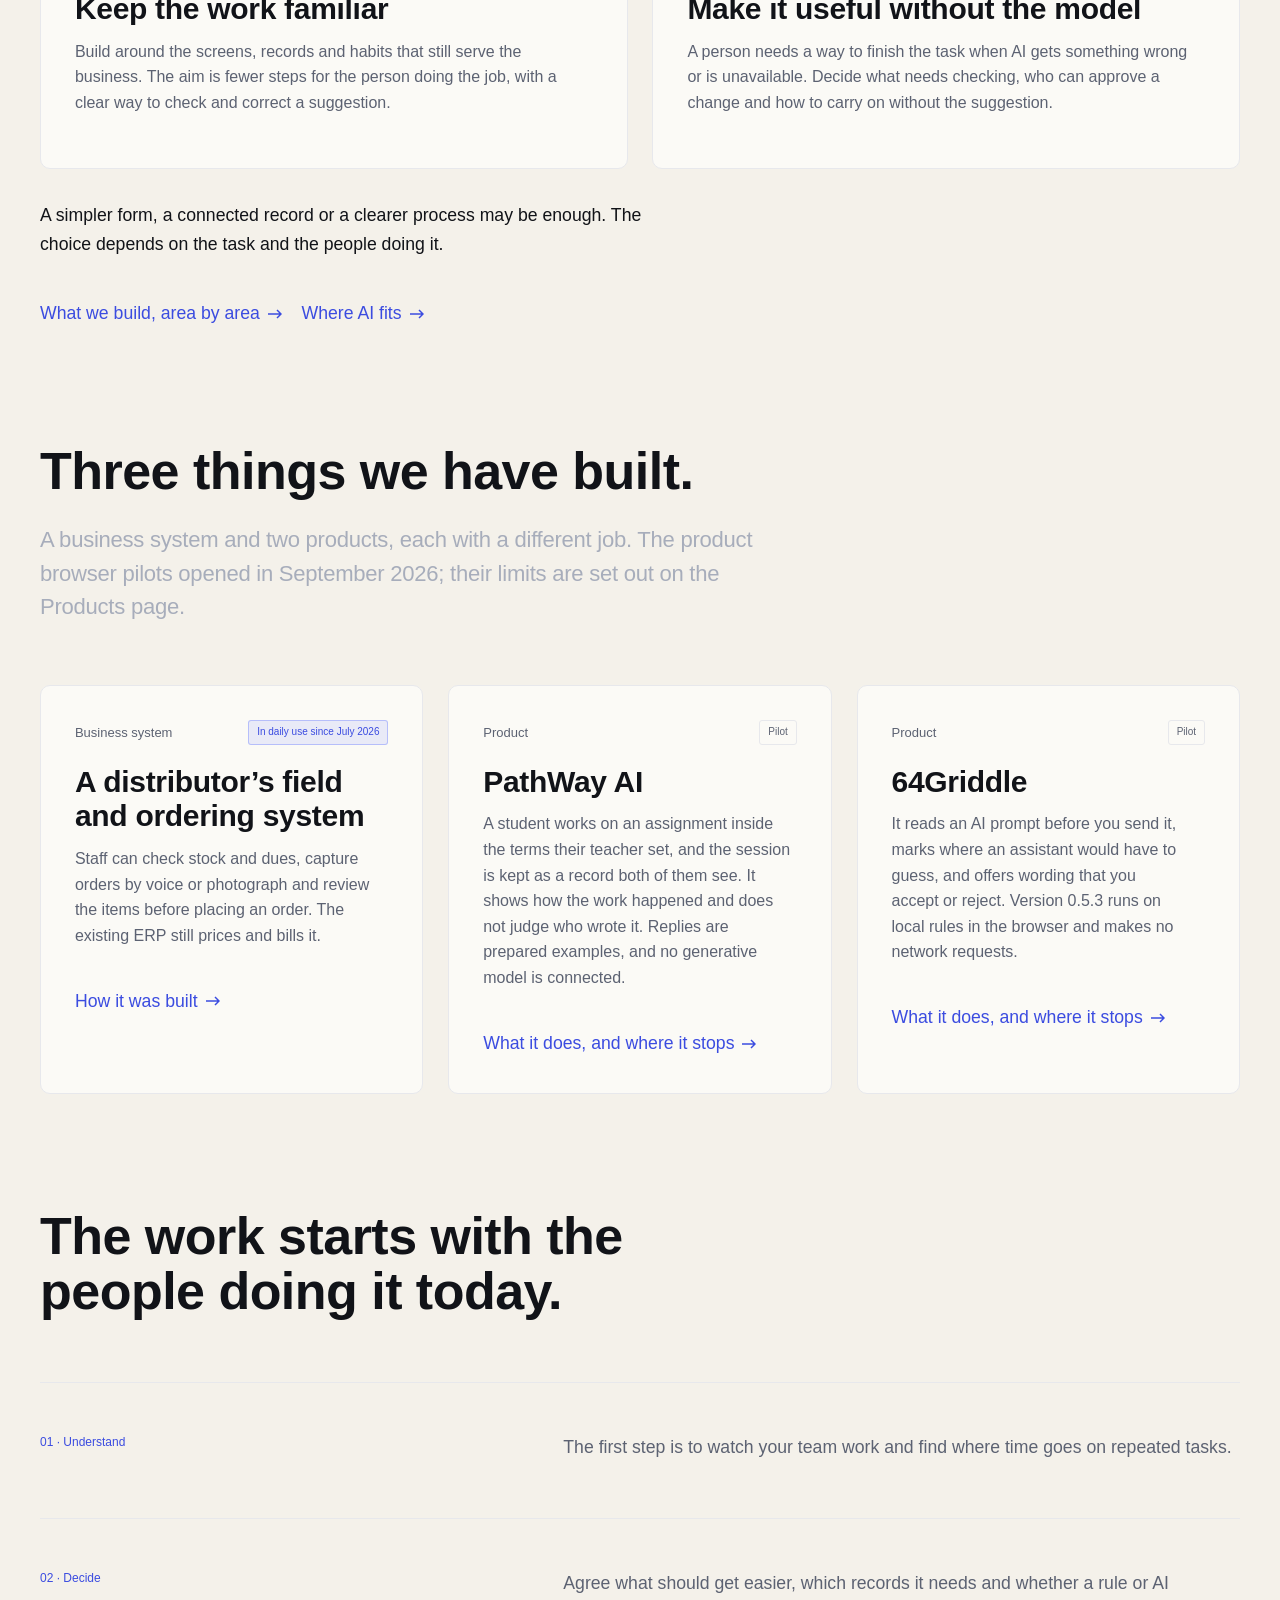
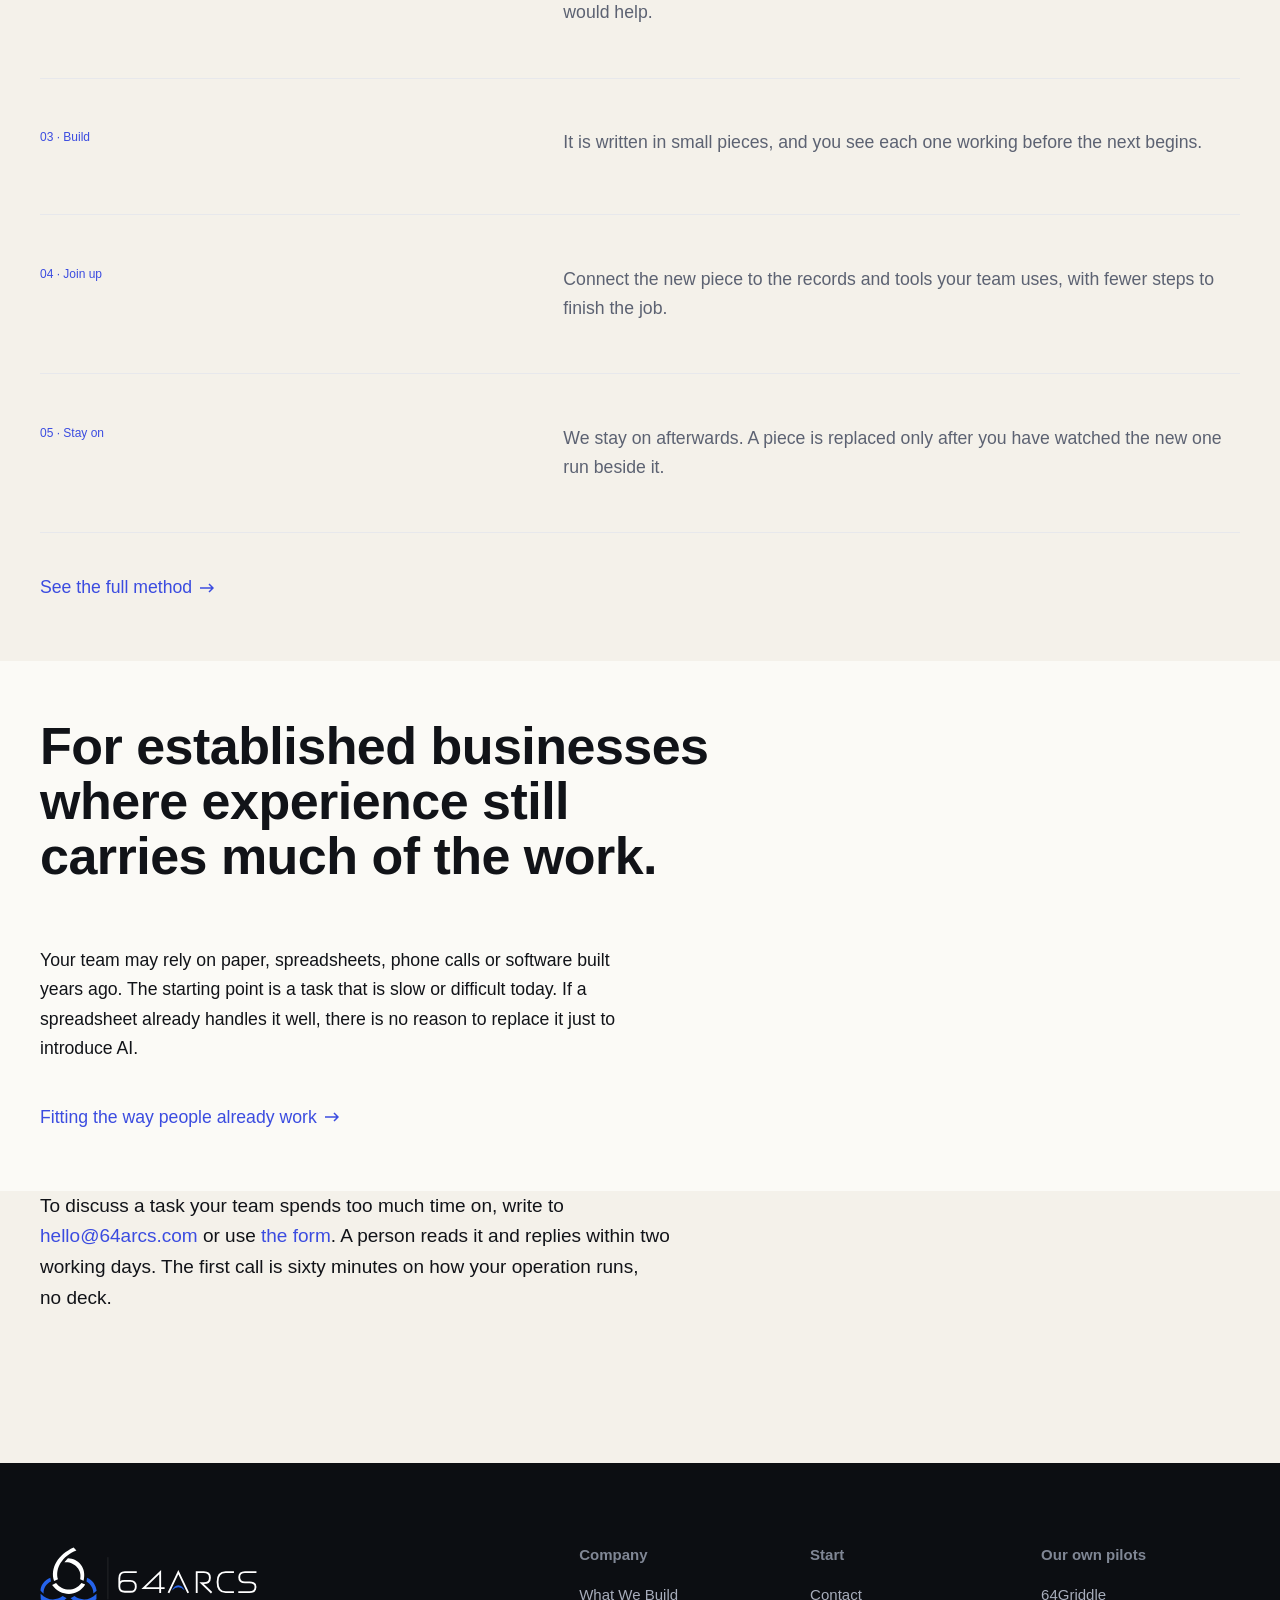
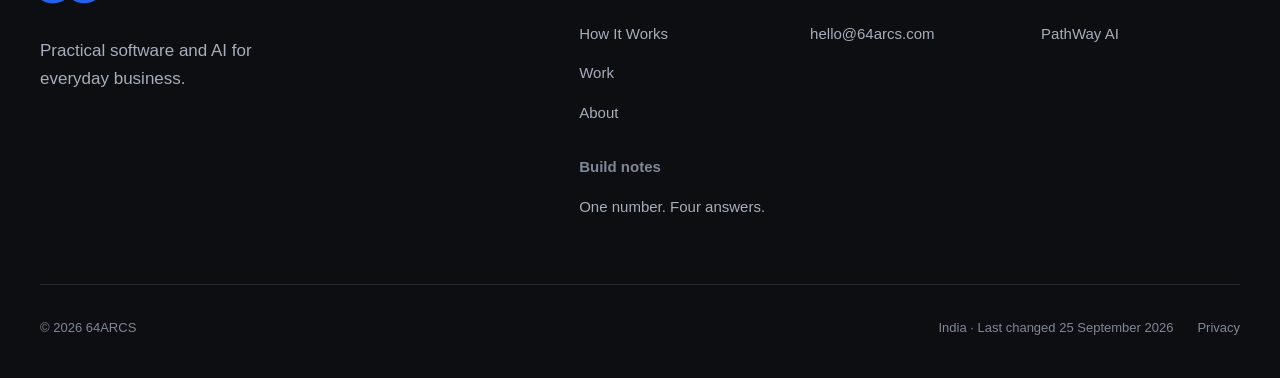
==== commit 87d054b5: "Focus 64ARCS on practical software and AI for everyday business" ====
--- a/index.html
+++ b/index.html
@@ -3,14 +3,14 @@
 <head>
 <meta charset="utf-8">
 <meta name="viewport" content="width=device-width, initial-scale=1">
-<title>64ARCS — The system your business runs on</title>
-<meta name="description" content="64ARCS builds the software your business runs on — orders, stock, credit and dues across your branches — integrated with the ERP you keep as the system of record.">
+<title>64ARCS — Software and practical AI for your business</title>
+<meta name="description" content="64ARCS builds software and practical AI for traditionally run businesses. Start with everyday work, keep what works and add only what helps.">
 <link rel="canonical" href="https://64arcs.com/">
 
 <meta property="og:type" content="website">
 <meta property="og:site_name" content="64ARCS">
-<meta property="og:title" content="64ARCS — The system your business runs on">
-<meta property="og:description" content="Orders, stock, credit and money in one place that everything else has to agree with — integrated with the ERP you keep as the system of record.">
+<meta property="og:title" content="64ARCS — Software and practical AI for your business">
+<meta property="og:description" content="64ARCS builds software and practical AI for traditionally run businesses. Start with everyday work, keep what works and add only what helps.">
 <meta property="og:url" content="https://64arcs.com/">
 <meta property="og:image" content="https://64arcs.com/assets/img/og.png">
 <meta property="og:image:width" content="1200">
@@ -84,40 +84,22 @@
     <div class="wrap">
 
       <h1 class="t-hero">
-        <span data-lvl="1">
-          <span class="line">We build the system</span>
-          <span class="line">your branches use.</span>
-          <span class="line">Your books stay</span>
-          <span class="line">where they are.</span>
-        </span>
-        <span data-lvl="2">
-          <span class="line">We build one system</span>
-          <span class="line">across your branches,</span>
-          <span class="line">connected to the</span>
-          <span class="line">ERP you keep.</span>
-        </span>
-        <span data-lvl="3">
-          <span class="line">We build the server</span>
-          <span class="line">and the apps, against</span>
-          <span class="line">the ERP you</span>
-          <span class="line">already run.</span>
-        </span>
+        <span class="line">Software and AI</span>
+        <span class="line">for the way</span>
+        <span class="line">your business</span>
+        <span class="line">works.</span>
       </h1>
 
       <div class="hero-cols">
         <div>
           <p class="lead" data-lvl="1">
-            Each order is typed once, on a phone in a dealer&rsquo;s shop or in a browser, and nobody
-            types it again at the branch. The software that keeps your books today goes on keeping them.
+            64ARCS helps traditionally run businesses use software and AI in everyday work. Start with the paperwork, repeated typing and information people chase by phone. Keep what works, and use AI where it makes the job easier.
           </p>
           <p class="lead" data-lvl="2">
-            Each order is entered once, in the field or in a browser, and stock from a branch whose feed
-            has stopped is marked with the date it was last read.
+            Connect the tools your team already uses, then consider AI for a specific task, such as reading an order or summarising an account. Judge the result by the work it removes, including the time spent checking its output.
           </p>
           <p class="lead" data-lvl="3">
-            The read side is a snapshot of the ERP, rebuilt every two hours through the working day, with each branch read from the
-            live stock feed or from a fallback copy. Writes go to a Postgres store beside the ERP and travel
-            back to the branches as files and email.
+            Start with a workflow, its source records and access rules. Compare a model with a deterministic rule or a process change. Define validation, confirmation and a fallback before connecting model output to a write path.
           </p>
         </div>
         <div class="btn-row">
@@ -125,19 +107,17 @@
             Start a conversation
             <svg class="arw" width="14" height="10" viewBox="0 0 14 10" fill="none" aria-hidden="true"><path d="M9 1l4 4-4 4M13 5H0" stroke="currentColor" stroke-width="1.5"/></svg>
           </a>
-          <a class="btn btn--ghost-dark" href="work.html#pss">See one we have built</a>
+          <a class="btn btn--ghost-dark" href="ai-intelligence.html">See where AI helps</a>
         </div>
       </div>
 
       <p class="hero-credential">
-        A field and ordering system built by 64ARCS has been in daily use across a parts
-        distributor&rsquo;s 93 branches since July 2026. Its production Android app went on the
-        Play Store on 14 July 2026. Two products of 64ARCS&rsquo;s own, PathWay AI and 64Griddle,
-        have been open in a browser as pilots since 15 September 2026.
+        The work includes a business system in daily use since July 2026 and two products,
+        PathWay AI and 64Griddle, available as browser pilots since September 2026.
       </p>
 
-      <!-- The reader sets the register. Everything below is written three times;
-           the level lives on <html data-level> so the page is right without JS. -->
+      <!-- The reader sets the register for the lead, cards and method.
+           Headings stay the same; the level lives on <html data-level>. -->
       <div class="dial" data-dial>
         <p class="dial-q" id="dial-q">Choose the level of detail.</p>
         <div class="dial-row">
@@ -160,97 +140,43 @@
   <section class="section section--lg s-ivory">
     <div class="wrap">
       <div class="section-head">
-        <h2 class="t-h2" data-lvl="1">Each number has one home, and every screen reads it from there.</h2>
-        <h2 class="t-h2" data-lvl="2">Each fact has one owner, and every screen and report reads it from that owner.</h2>
-        <h2 class="t-h2" data-lvl="3">Every read resolves against a single owner for each fact.</h2>
+        <h2 class="t-h2">Make everyday work easier to get done.</h2>
       </div>
 
       <div class="cards cards--wide">
 
         <div class="card">
-          <h3 class="t-h3" data-lvl="1">One place owns each number</h3>
-          <h3 class="t-h3" data-lvl="2">One owner for each fact</h3>
-          <h3 class="t-h3" data-lvl="3">The read side picks a source per branch</h3>
-          <p data-lvl="1">Stock, prices, dues and credit limits are each kept in one place. In the
-            distributor&rsquo;s system, stock for two in three branches
-            comes from the live feed. The rest comes from a copy that runs about a day behind, and a
-            branch whose copy has stopped updating shows its date next to its stock.</p>
-          <p data-lvl="2">Customer, stock, price and credit limit each come from one place. Two in three
-            branches are on the live stock feed. The others fall back to a copy about a day behind, and rows
-            from a branch whose feed has stopped carry their as-of date.</p>
-          <p data-lvl="3">The ERP sits on-premises behind a slow WAN link, so the read side is baked into
-            the container image as read-only SQLite and rebuilt every two hours from 07:00 to 19:00 IST. A branch is read from the
-            live stock master when its newest reading is under three days old, and otherwise from a
-            fallback copy that lags about a day. Of the 93 branches, 62 read live. The supplier screen
-            shows each branch&rsquo;s as-of date, transfer suggestions state the source branch&rsquo;s
-            date, and stock rows from a dormant branch carry a dated warning. A fallback branch with no purchase in over 45 days is flagged dormant and is
-            never offered as a source for a transfer.</p>
+          <h3 class="t-h3">Start with a task people repeat</h3>
+          <p data-lvl="1">Watch where someone copies a message into a form, reads a paper order or phones for a figure. Choose a task that takes time every day and agree what a useful improvement would look like.</p>
+          <p data-lvl="2">Choose a frequent task with a clear input and an outcome staff can check. Record how long it takes today, including corrections, so there is a fair comparison with the proposed change.</p>
+          <p data-lvl="3">Trace inputs, outputs and exceptions through one workflow. Establish a baseline for completion time and errors, and test on representative examples before choosing an implementation.</p>
         </div>
 
         <div class="card">
-          <h3 class="t-h3" data-lvl="1">Your own system stays</h3>
-          <h3 class="t-h3" data-lvl="2">Your ERP keeps the books</h3>
-          <h3 class="t-h3" data-lvl="3">The ERP stays the system of record</h3>
-          <p data-lvl="1">It is written for your business. It reads from the software your books already
-            run on, sends orders back into it, and keeps what that software was never built to hold,
-            such as field visits, attendance and credit decisions.</p>
-          <p data-lvl="2">Nothing has to be migrated. It reads from the ERP and writes back through it,
-            and keeps field activity, attendance and credit decisions, which the ERP has nowhere to put,
-            in a separate store beside it.</p>
-          <p data-lvl="3">In the one built so far, the ERP is 1,087,117 lines of hand-written VB.NET and
-            keeps the books. A write store on Cloud SQL Postgres holds what it cannot: field activity,
-            orders, attendance and credit decisions, with photographs in object storage. The captured
-            order lives there, and the priced sales order lives in the branch ERP, as it always has.</p>
+          <h3 class="t-h3">Use AI where it earns its place</h3>
+          <p data-lvl="1">AI can help turn spoken or handwritten orders into items someone can check, or put account details into plain words. A calculation or a fixed business rule may need no AI at all.</p>
+          <p data-lvl="2">Consider a model for language or varied documents. Keep calculations and fixed checks in ordinary software. Include review time, running cost and mistakes when deciding whether a model helps.</p>
+          <p data-lvl="3">Use a model for extraction or summarisation where inputs vary. Keep arithmetic and policy checks deterministic. Compare the full workflow with and without the model, including validation failures and latency.</p>
         </div>
 
         <div class="card">
-          <h3 class="t-h3" data-lvl="1">A screen for each person</h3>
-          <h3 class="t-h3" data-lvl="2">A view for each role</h3>
-          <h3 class="t-h3" data-lvl="3">One front-end, one write path</h3>
-          <p data-lvl="1">Reps on the road, dealers ordering at night, suppliers and head-office staff
-            each see the screens their job needs, on a phone or in a browser, in any of thirteen
-            languages. An order
-            taken where there is no signal waits on the phone and goes in when the signal returns. It
-            cannot go in twice.</p>
-          <p data-lvl="2">Reps, dealers, suppliers and head office each see what their role needs of the
-            same orders, stock and dues, on Android and the web, in thirteen languages. Orders taken
-            without signal queue on the phone and post when it returns, and a retried order is booked
-            once.</p>
-          <p data-lvl="3">Reps, dealers, suppliers and head office share one web front-end in thirteen
-            locales, with each role fenced on the server. The Play Store app is a Trusted Web Activity
-            around that front-end, so a feature ships with a web deploy. The phone keeps an outbox of
-            orders taken offline. Each cart carries a client-generated transaction ID that is reused on
-            every retry, so a post that timed out is booked once. The file sent to the branch is named
-            after the order ID, and the ERP refuses a filename it has already saved.</p>
+          <h3 class="t-h3">Keep the work familiar</h3>
+          <p data-lvl="1">Build around the screens, records and habits that still serve the business. The aim is fewer steps for the person doing the job, with a clear way to check and correct a suggestion.</p>
+          <p data-lvl="2">Put assistance at the point where the task happens. Avoid a separate tool that asks staff to copy information between systems. Keep the existing source for prices, balances and other agreed facts.</p>
+          <p data-lvl="3">Connect through the existing system’s supported interfaces and enforce permissions on the server. Keep authoritative values in their owning system and treat generated content as a proposal to validate.</p>
         </div>
 
         <div class="card">
-          <h3 class="t-h3" data-lvl="1">What happens when you press save</h3>
-          <h3 class="t-h3" data-lvl="2">The rules run on the server</h3>
-          <h3 class="t-h3" data-lvl="3">Credit is re-derived on the server</h3>
-          <p data-lvl="1">Before an order is saved, the server checks the dealer&rsquo;s dues and credit
-            limit again against head office&rsquo;s own record, whatever the phone showed. If the dealer
-            is over the limit, had a cheque bounce in the last 120 days, or has a bill 90 days or more
-            overdue, the server sends the order back with the reasons, and nothing is saved yet. The rep can confirm
-            and book it anyway, and the reasons stay on the order for good. A dealer ordering from their
-            own login cannot confirm past it. A payment and the photograph of its receipt are saved
-            together, or neither is.</p>
-          <p data-lvl="2">Credit is re-checked on the server against head office&rsquo;s own dealer record
-            before an order is written, a soft block, not a refusal. Where a rep confirms past it, the
-            reasons stay on the order and show on its card. A dealer&rsquo;s own login cannot confirm
-            past it. A payment and its proof photograph commit together, or neither is recorded.</p>
-          <p data-lvl="3">The order endpoint re-derives the credit level and answers 409 with needs_ack
-            and the reasons unless the request carries an acknowledgement, so a client running old code
-            cannot skip it. For a customer login the acknowledgement is forced false.
-            Acknowledged reasons are persisted on the order row. A payment and its proof photograph
-            arrive in one multipart request and commit on one connection, and the old proof-less path
-            answers 426. The file sent to the branch carries no rates, and the branch ERP prices the order from its own masters at save.</p>
-        </div>
-
-      </div>
-
-      <p class="was-principle">Where a standard package already fits the way you work, it stays, and
-        64ARCS builds only the part it cannot do.</p>
+          <h3 class="t-h3">Make it useful without the model</h3>
+          <p data-lvl="1">A person needs a way to finish the task when AI gets something wrong or is unavailable. Decide what needs checking, who can approve a change and how to carry on without the suggestion.</p>
+          <p data-lvl="2">Agree which actions need confirmation and how staff recover from an error. Try the change with the people who will use it, and include a manual route or a rule-based fallback where needed.</p>
+          <p data-lvl="3">Define failure behaviour for missing records, invalid output and model outages. Test permission boundaries and write validation separately from generation, with an explicit fallback for the workflow.</p>
+        </div>
+
+      </div>
+
+      <p class="was-principle">A simpler form, a connected record or a clearer process may be enough.
+        The choice depends on the task and the people doing it.</p>
 
       <p style="margin-top:2.5rem">
         <a class="link" href="what-we-build.html">What we build, area by area
@@ -272,8 +198,8 @@
       <div class="section-head">
         <h2 class="t-h2">Three things we have built.</h2>
         <p class="lead measure">
-          One is the distributor&rsquo;s system. The other two are early products of our own, both browser
-          pilots, and each has a panel on the Products page that says where it stops.
+          A business system and two products, each with a different job. The product browser pilots
+          opened in September 2026; their limits are set out on the Products page.
         </p>
       </div>
 
@@ -284,8 +210,8 @@
             <span class="eco-tag">In daily use since July 2026</span>
           </div>
           <h3 class="t-h3">A distributor&rsquo;s field and ordering system</h3>
-          <p>Reps, dealers, suppliers and head office work from one set of numbers across 93
-             branches. Orders are still priced and billed in the ERP the branches already had.</p>
+          <p>Staff can check stock and dues, capture orders by voice or photograph and review the items
+             before placing an order. The existing ERP still prices and bills it.</p>
           <a class="link link--dark" href="work.html#pss">How it was built
             <svg class="arw" width="14" height="10" viewBox="0 0 14 10" fill="none" aria-hidden="true"><path d="M9 1l4 4-4 4M13 5H0" stroke="currentColor" stroke-width="1.5"/></svg>
           </a>
@@ -328,18 +254,18 @@
   <section class="section section--lg s-ivory">
     <div class="wrap">
       <div class="section-head">
-        <h2 class="t-h2">The work starts in your branches, with how orders, stock and money move today.</h2>
+        <h2 class="t-h2">The work starts with the people doing it today.</h2>
       </div>
 
       <div data-lvl="1">
         <div class="steps">
           <article class="step">
             <div><span class="step-n">01 &middot; Understand</span></div>
-            <div class="step-body"><p>We sit in your branches and watch how the work is done today.</p></div>
+            <div class="step-body"><p>The first step is to watch your team work and find where time goes on repeated tasks.</p></div>
           </article>
           <article class="step">
             <div><span class="step-n">02 &middot; Decide</span></div>
-            <div class="step-body"><p>Together with you, we settle where each number lives and who may change it.</p></div>
+            <div class="step-body"><p>Agree what should get easier, which records it needs and whether a rule or AI would help.</p></div>
           </article>
           <article class="step">
             <div><span class="step-n">03 &middot; Build</span></div>
@@ -347,7 +273,7 @@
           </article>
           <article class="step">
             <div><span class="step-n">04 &middot; Join up</span></div>
-            <div class="step-body"><p>Orders reach your system with no rates on them. It prices them, and nobody retypes anything.</p></div>
+            <div class="step-body"><p>Connect the new piece to the records and tools your team uses, with fewer steps to finish the job.</p></div>
           </article>
           <article class="step">
             <div><span class="step-n">05 &middot; Stay on</span></div>
@@ -360,7 +286,7 @@
         <div class="steps">
           <article class="step">
             <div><span class="step-n">01 &middot; Understand</span></div>
-            <div class="step-body"><p>We sit in your branches and write down the exceptions and workarounds that never reach the org chart.</p></div>
+            <div class="step-body"><p>Map the routine work, including exceptions and workarounds, with the people responsible for it.</p></div>
           </article>
           <article class="step">
             <div><span class="step-n">02 &middot; Architect</span></div>
@@ -368,11 +294,11 @@
           </article>
           <article class="step">
             <div><span class="step-n">03 &middot; Build</span></div>
-            <div class="step-body"><p>Each slice goes in front of a branch as soon as it works.</p></div>
+            <div class="step-body"><p>Try each working piece with the staff who will use it, including the checks it asks them to make.</p></div>
           </article>
           <article class="step">
             <div><span class="step-n">04 &middot; Connect</span></div>
-            <div class="step-body"><p>Orders write back through your ERP and are priced there, so nobody retypes them.</p></div>
+            <div class="step-body"><p>Connect existing tools and keep ownership of prices, balances and approvals clear.</p></div>
           </article>
           <article class="step">
             <div><span class="step-n">05 &middot; Evolve</span></div>
@@ -385,7 +311,7 @@
         <div class="steps">
           <article class="step">
             <div><span class="step-n">01 &middot; Understand</span></div>
-            <div class="step-body"><p>Sit in the branches, trace every place a fact is contradicted, and find out which copy people trust.</p></div>
+            <div class="step-body"><p>Trace the workflow through its source records, permissions and manual handovers.</p></div>
           </article>
           <article class="step">
             <div><span class="step-n">02 &middot; Architect</span></div>
@@ -397,7 +323,7 @@
           </article>
           <article class="step">
             <div><span class="step-n">04 &middot; Connect</span></div>
-            <div class="step-body"><p>Read from snapshots of the ERP, and write back through one deduplicated path that the ERP prices at save.</p></div>
+            <div class="step-body"><p>Validate suggested changes against source records and business rules before writing through the owning system.</p></div>
           </article>
           <article class="step">
             <div><span class="step-n">05 &middot; Evolve</span></div>
@@ -420,16 +346,17 @@
   <section class="section section--lg s-raised">
     <div class="wrap">
       <div class="section-head">
-        <h2 class="t-h2">It suits established mid-sized businesses that have outgrown spreadsheets and want neither a five-year programme nor a technology department.</h2>
+        <h2 class="t-h2">For established businesses where experience still carries much of the work.</h2>
       </div>
 
       <p class="measure">
-        Sometimes you don&rsquo;t need us. Some problems are a process fix, not a platform. If a
-        spreadsheet is already doing the job, it stays, and you will hear that early.
+        Your team may rely on paper, spreadsheets, phone calls or software built years ago.
+        The starting point is a task that is slow or difficult today. If a spreadsheet already
+        handles it well, there is no reason to replace it just to introduce AI.
       </p>
 
       <p style="margin-top:2.5rem">
-        <a class="link" href="what-we-build.html#india">GST, TDS, dealer schemes and WhatsApp, for businesses in India
+        <a class="link" href="what-we-build.html#india">Fitting the way people already work
           <svg class="arw" width="14" height="10" viewBox="0 0 14 10" fill="none" aria-hidden="true"><path d="M9 1l4 4-4 4M13 5H0" stroke="currentColor" stroke-width="1.5"/></svg>
         </a>
       </p>
@@ -439,13 +366,13 @@
   <!-- ==================================================================
        06 / CLOSER
        ================================================================== -->
-<section class="section closer-wrap"><div class="wrap"><p class="closer">If your branches each hold a different figure for the same stock or the same dues, write to <a class="link" data-mail="text" href="mailto:hello@64arcs.com">hello@64arcs.com</a> or use <a class="link" href="contact.html">the form</a>. A person reads it and replies within two working days. The first call is sixty minutes on how your operation runs, no deck.</p></div></section>
+<section class="section closer-wrap"><div class="wrap"><p class="closer">To discuss a task your team spends too much time on, write to <a class="link" data-mail="text" href="mailto:hello@64arcs.com">hello@64arcs.com</a> or use <a class="link" href="contact.html">the form</a>. A person reads it and replies within two working days. The first call is sixty minutes on how your operation runs, no deck.</p></div></section>
 
 <script type="application/ld+json">
 {"@context":"https://schema.org","@type":"Organization","name":"64ARCS","url":"https://64arcs.com/",
 "logo":"https://64arcs.com/assets/img/icon-512.png",
-"description":"64ARCS builds connected business systems - the orders, stock, credit and money a business runs on, integrated with the ERP it keeps as the system of record.",
-"slogan":"We build the system your business runs on.","email":"hello@64arcs.com",
+"description":"64ARCS builds software and practical AI for traditionally run businesses, connecting existing tools and simplifying everyday work.",
+"slogan":"Software and AI for the way your business works.","email":"hello@64arcs.com",
 "address":{"@type":"PostalAddress","addressCountry":"IN"}}
 </script>
 </main>
@@ -460,7 +387,7 @@
         <img class="brand-logo brand-logo--dark" src="assets/brand/logo.svg" width="405" height="112" alt="">
       </span>
         </a>
-        <p class="footer-tag">We build the system your business runs on.</p>
+        <p class="footer-tag">Practical software and AI for everyday business.</p>
       </div>
 
       <nav class="footer-nav" aria-label="Footer">
